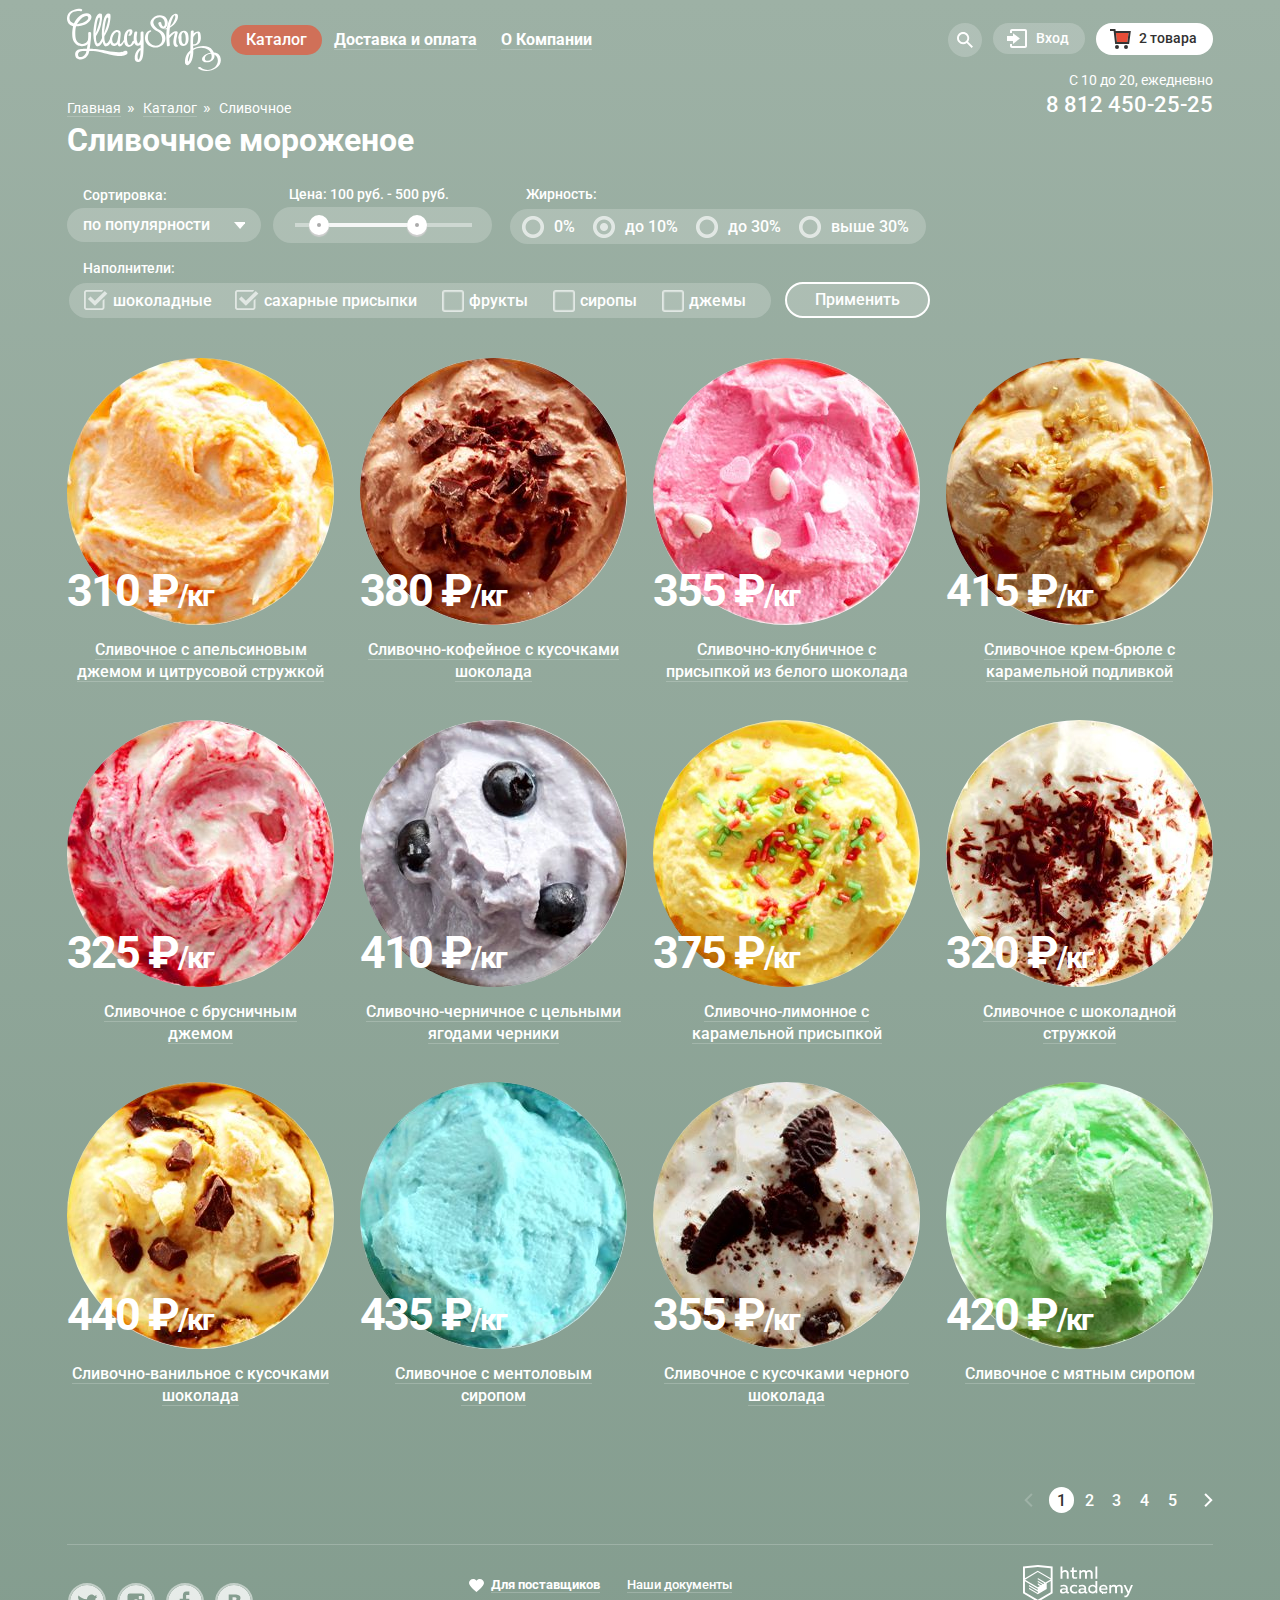
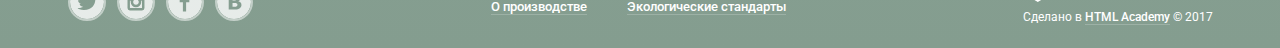
==== catalog.html @ 3fe1689a "Добавляет ещё штрих" ====
<!DOCTYPE html>
<html lang="ru">

<head>
	<meta charset="utf-8">
	<title>HTML Academy: Глейси - Каталог</title>
	<link href="https://fonts.googleapis.com/css?family=Roboto:400,500,700&amp;subset=cyrillic" rel="stylesheet">
	<link rel="stylesheet" href="css/normalize.css">
	<link rel="stylesheet" href="css/style.css">
	<link rel="stylesheet" href="css/min.style.css">
	<link rel="icon" href="img/favicon.ico" type="image/x-icon">
	<link rel="shortcut icon" href="img/favicon.ico" type="image/x-icon">
</head>

<body>
	<div class="site-wrapper inner">
		<div class="wrapper">
			<header class="main-header">
				<nav class="main-navigation">
					<a class="main-header-logo" href="index.html"><img src="img/logo.svg" alt="logo" width="154" height="64"></a>
					<ul class="site-navigation">
						<li class="site-navigation-item first current">
							<a class="site-navigation-link active" href="ice-cream.html">Каталог</a>
							<ul class="catalog-navigation">
								<li class="catalog-navigation-item first"><a class="catalog-navigation-link" href="new-items.html">Новинки</a></li>
								<li class="catalog-navigation-item active"><a class="catalog-navigation-link" href="catalog.html">Сливочное</a></li>
								<li class="catalog-navigation-item"><a class="catalog-navigation-link" href="sorbet.html">Щербеты</a></li>
								<li class="catalog-navigation-item"><a class="catalog-navigation-link" href="fruit-ice.html">Фруктовый лед</a></li>
								<li class="catalog-navigation-item last"><a class="catalog-navigation-link" href="melorin.html">Мелорин</a></li>
							</ul>
						</li>
						<li class="site-navigation-item">
							<a class="site-navigation-link" href="delivery.html">Доставка и оплата</a>
						</li>
						<li class="site-navigation-item">
							<a class="site-navigation-link" href="about.html">О Компании</a>
						</li>
					</ul>
				</nav>
				<div class="header-actions">
					<div class="main-header-search">
						<a class="search-link" href="#">
							Поиск
							<svg version="1.1" xmlns="http://www.w3.org/2000/svg" xmlns:xlink="http://www.w3.org/1999/xlink" x="0px" y="0px" width="17px" height="17px" viewBox="0 0 17 17" enable-background="new 0 0 17 17" xml:space="preserve">
							<g>
								<path fill="currentColor" d="M16.958,15.527L11.75,10.32C12.533,9.247,13,7.93,13,6.5C13,2.91,10.09,0,6.5,0S0,2.91,0,6.5
									S2.91,13,6.5,13c1.438,0,2.763-0.473,3.839-1.263l5.205,5.204L16.958,15.527z M6.5,11C4.019,11,2,8.981,2,6.5S4.019,2,6.5,2
									S11,4.019,11,6.5S8.981,11,6.5,11z"/>
							</g>
							</svg>
						</a>
						<form class="search-form" action="https://echo.htmlacademy.ru" method="post">
							<label for="search"><span class="visually-hidden">Поиск</span></label>
							<input id="search" type="text" name="search" placeholder="Что ищем?">
						</form>
					</div>
					<div class="header-login">
						<a class="login-link" href="login.html">
							<svg version="1.1" xmlns="http://www.w3.org/2000/svg" xmlns:xlink="http://www.w3.org/1999/xlink" x="0px" y="0px" width="21px" height="19px" viewBox="0 0 21 19" enable-background="new 0 0 21 19" xml:space="preserve">
							<g>
								<polygon fill="currentColor" points="6,14.875 12.917,9.5 6,4.125 6,7.042 -0.042,7.042 -0.042,11.959 6,11.959 	"/>
								<path fill="currentColor" d="M18,0H5C3.9,0,3,0.9,3,2v2h2V2h13v15H5v-2H3v2c0,1.1,0.9,2,2,2h13c1.1,0,2-0.9,2-2V2C20,0.9,19.1,0,18,0z"
									/>
							</g>
							</svg>
						Вход</a>
						<section class="modal modal-login">
							<h2 class="visually-hidden">Личный кабинет</h2>
							<form class="login-form" action="https://echo.htmlacademy.ru" method="post">
								<p class="login-item">
									<label class="visually-hidden" for="user-email">Email</label>
									<input class="login-email" id="user-email" type="email" name="email" placeholder="Электронная почта">
								</p>
								<p class="login-item">
									<label class="visually-hidden" for="user-password">Пароль</label>
									<input class="login-password" id="user-password" type="password" name="password" placeholder="Пароль">
								</p>
								<button class="button" type="submit">Войти</button>
								<ul class="login-password-info">
									<li><a class="restore" href="#">Забыли пароль?</a></li>
									<li><a class="registration" href="#">Новая регистрация</a></li>
								</ul>
							</form>
						</section>
					</div>
					<div class="cart-container">
						<a class="cart-form active" href="cart.html">
							<svg version="1.1" xmlns="http://www.w3.org/2000/svg" xmlns:xlink="http://www.w3.org/1999/xlink" x="0px" y="0px" width="21px" height="20px" viewBox="0 0 21 20" enable-background="new 0 0 21 20" xml:space="preserve">
								<polygon fill="#E84D37" points="5.888,4.031 6.922,13 17.372,13 18.548,4.031 "/>
								<circle fill="#343434" cx="6.984" cy="18" r="2"/>
								<circle fill="#343434" cx="15.984" cy="18" r="2"/>
								<path fill="#343434" d="M5.657,2.031L5.422,0H0v2h3.64l1.5,13h13.988l1.699-12.969H5.657z M17.372,13H6.922L5.888,4.031h12.66	L17.372,13z"/>
							</svg>
						2 товара</a>
						<section class="cart-full">
							<h2 class="visually-hidden">Содержимое корзины</h2>
							<div class="cart-items">
								<div class="cart-item">
									<div class="cart-item-photo"><img src="img/popular-item-small-1.jpg" alt="" width="33" height="33"></div>
									<div class="cart-item-name first">Пломбир с апельсиновым джемом</div>
									<div class="cart-item-volume">1,5 кг х <span class="cart-item-pure-price">200 руб.</span></div>
									<div class="cart-item-price">300 руб.</div>
									<button class="cart-item-delete visually-hidden" type="button">Убрать из корзины</button>
								</div>
								<div class="cart-item">
									<div class="cart-item-photo"><img src="img/popular-item-small-3.jpg" alt="" width="33" height="33"></div>
									<div class="cart-item-name second">Клубничный пломбир с присыпкой из белого шоколада</div>
									<div class="cart-item-volume">1,5 кг х <span class="cart-item-pure-price">300 руб.</span></div>
									<div class="cart-item-price">450 руб.</div>
									<button class="cart-item-delete visually-hidden" type="button">Убрать из корзины</button>
								</div>
							</div>
							<div class="cart-sum">Итого: 750 руб.</div>
							<a class="cart-buy button" href="cart.html">Оформить заказ</a>
						</section>
					</div>
				</div>
			</header>
			<div class="header-contacts-wrapper">
				<div class="header-contacts">
					<span class="contacts-time">С 10 до 20, ежедневно</span>
					<a href="tel:+78124502525" class="contacts-phone">8&nbsp;812&nbsp;450-25-25</a>
				</div>
			</div>
			<main class="container">
				<ul class="breadcrumbs">
					<li><a href="index.html">Главная</a></li>
					<li><a href="catalog.html">Каталог</a></li>
					<li class="breadcrumbs-current"><span>Сливочное</span></li>
				</ul>
				<h1 class="page-title">Сливочное мороженое</h1>
				<section class="filters">
					<h2 class="visually-hidden">Фильтр товаров</h2>
					<form class="filter" method="get" action="https://echo.htmlacademy.ru">
						<div class="sorting-wrapper">
							<div class="sorting-name">Сортировка:</div>
							<select name="sorting">
			          			<option value="popular" selected="selected">по популярности</option>
			          			<option value="price-ascending">сначала недорогие</option>
			          			<option value="price-descending">сначала дорогие</option>
			          			<option value="fat-content">по жирности</option>
			          		</select>
						</div>
						<div class="pricebar-wrapper">
							<fieldset class="pricebar-item">
								<legend>Цена: 100 руб. - 500 руб.</legend>
								<div class="range-filter">
									<div class="range-pricebar-controls">
										<div class="scale">
											<div class="bar"></div>
										</div>
										<div class="toggle toggle-min"></div>
										<div class="toggle toggle-max"></div>
									</div>
								</div>
							</fieldset>
						</div>
						<fieldset class="fatness">
							<legend>Жирность:</legend>
							<ul class="fatness-wrapper">
								<li class="filter-option">
									<label for="filter-zero">
										<input class="visually-hidden filter-input filter-input-radio" type="radio" name="fat-content" value="zero-percent" id="filter-zero">
										<span class="radio-custom"></span>
										<span class="label">0%</span>
									</label>
								</li>
								<li class="filter-option">
									<label for="filter-ten">
										<input class="visually-hidden filter-input filter-input-radio" type="radio" name="fat-content" value="ten-percent" id="filter-ten" checked>
										<span class="radio-custom"></span>
										<span class="label">до 10%</span>
									</label>
								</li>
								<li class="filter-option">
									<label for="filter-thirty">
										<input class="visually-hidden filter-input filter-input-radio" type="radio" name="fat-content" value="thirty-percent" id="filter-thirty">
										<span class="radio-custom"></span>
										<span class="label">до 30%</span>
									</label>
								</li>
								<li class="filter-option">
									<label for="filter-over-thirty">
										<input class="visually-hidden filter-input filter-input-radio" type="radio" name="fat-content" value="over-thirty-percent" id="filter-over-thirty">
										<span class="radio-custom"></span>
										<span class="label">выше 30%</span>
									</label>
								</li>
							</ul>
						</fieldset>
						<fieldset class="filling">
							<legend>Наполнители:</legend>
							<ul class="filling-wrapper">
								<li class="filter-option">
									<label for="filter-chocolate">
										<input class="visually-hidden filter-input filter-input-checkbox" type="checkbox" name="chocolate" id="filter-chocolate" checked>
										<span class="checkbox-custom"></span>
										<span class="label">шоколадные</span>
									</label>
								</li>
								<li class="filter-option">
									<label for="filter-sugar-powder">
										<input class="visually-hidden filter-input filter-input-checkbox" type="checkbox" name="sugar-powder" id="filter-sugar-powder" checked>
										<span class="checkbox-custom"></span>
										<span class="label">сахарные присыпки</span>
									</label>
								</li>
								<li class="filter-option">
									<label for="filter-fruit">
										<input class="visually-hidden filter-input filter-input-checkbox" type="checkbox" name="fruit" id="filter-fruit">
										<span class="checkbox-custom"></span>
										<span class="label">фрукты</span>
									</label>
								</li>
								<li class="filter-option">
									<label for="filter-syrup">
										<input class="visually-hidden filter-input filter-input-checkbox" type="checkbox" name="syrup" id="filter-syrup">
										<span class="checkbox-custom"></span>
										<span class="label">сиропы</span>
									</label>
								</li>
								<li class="filter-option">
									<label for="filter-jam">
										<input class="visually-hidden filter-input filter-input-checkbox" type="checkbox" name="jam" id="filter-jam">
										<span class="checkbox-custom"></span>
										<span class="label">джемы</span>
									</label>
								</li>
							</ul>
						</fieldset>
						<button type="submit" class="filter-button button">Применить</button>
					</form>
				</section>
				<section class="catalog-items">
					<h2 class="visually-hidden">Список мороженок</h2>
					<ul class="catalog-list">
						<li class="catalog-item">
							<div class="catalog-item-wrapper"></div>
							<img src="img/popular-item-1.jpg" alt="" class="catalog-photo" width="267" height="267">
							<div class="catalog-price">
								310 &#8381;<span class="catalog-price-type">/кг</span>
							</div>
							<div class="catalog-item-link">
								<a href="#">Сливочное с апельсиновым джемом и цитрусовой стружкой</a>
							</div>
							<a href="catalog-item.html" class="catalog-quick-look button">Быстрый просмотр</a>
						</li>
						<li class="catalog-item">
							<div class="catalog-item-wrapper"></div>
							<img src="img/popular-item-2.jpg" alt="" class="catalog-photo" width="267" height="267">
							<div class="catalog-price">380 &#8381;<span class="catalog-price-type">/кг</span></div>
							<div class="catalog-item-link">
								<a href="#">Сливочно-кофейное с кусочками шоколада</a>
							</div>
							<a href="catalog-item.html" class="catalog-quick-look button">Быстрый просмотр</a>
						</li>
						<li class="catalog-item">
							<div class="catalog-item-wrapper"></div>
							<img src="img/popular-item-3.jpg" alt="" class="catalog-photo" width="267" height="267">
							<div class="catalog-price">355 &#8381;<span class="catalog-price-type">/кг</span></div>
							<div class="catalog-item-link">
								<a href="#">Сливочно-клубничное с присыпкой из белого шоколада</a>
							</div>
							<a href="catalog-item.html" class="catalog-quick-look button">Быстрый просмотр</a>
						</li>
						<li class="catalog-item">
							<div class="catalog-item-wrapper"></div>
							<img src="img/popular-item-4.jpg" alt="" class="catalog-photo" width="267" height="267">
							<div class="catalog-price">415 &#8381;<span class="catalog-price-type">/кг</span></div>
							<div class="catalog-item-link">
								<a href="#">Сливочное крем-брюле с карамельной подливкой</a>
							</div>
							<a href="catalog-item.html" class="catalog-quick-look button">Быстрый просмотр</a>
						</li>
						<li class="catalog-item">
							<div class="catalog-item-wrapper"></div>
							<img src="img/item-5.jpg" alt="" class="catalog-photo" width="267" height="267">
							<div class="catalog-price">325 &#8381;<span class="catalog-price-type">/кг</span></div>
							<div class="catalog-item-link">
								<a href="#">Сливочное с брусничным джемом</a>
							</div>
							<a href="catalog-item.html" class="catalog-quick-look button">Быстрый просмотр</a>
						</li>
						<li class="catalog-item">
							<div class="catalog-item-wrapper"></div>
							<img src="img/item-6.jpg" alt="" class="catalog-photo" width="267" height="267">
							<div class="catalog-price">410 &#8381;<span class="catalog-price-type">/кг</span></div>
							<div class="catalog-item-link">
								<a href="#">Сливочно-черничное с цельными ягодами черники</a>
							</div>
							<a href="catalog-item.html" class="catalog-quick-look button">Быстрый просмотр</a>
						</li>
						<li class="catalog-item">
							<div class="catalog-item-wrapper"></div>
							<img src="img/item-7.jpg" alt="" class="catalog-photo" width="267" height="267">
							<div class="catalog-price">375 &#8381;<span class="catalog-price-type">/кг</span></div>
							<div class="catalog-item-link">
								<a href="#">Сливочно-лимонное с карамельной присыпкой</a>
							</div>
							<a href="catalog-item.html" class="catalog-quick-look button">Быстрый просмотр</a>
						</li>
						<li class="catalog-item">
							<div class="catalog-item-wrapper"></div>
							<img src="img/item-8.jpg" alt="" class="catalog-photo" width="267" height="267">
							<div class="catalog-price">320 &#8381;<span class="catalog-price-type">/кг</span></div>
							<div class="catalog-item-link">
								<a href="#">Сливочное с шоколадной стружкой</a>
							</div>
							<a href="catalog-item.html" class="catalog-quick-look button">Быстрый просмотр</a>
						</li>
						<li class="catalog-item">
							<div class="catalog-item-wrapper"></div>
							<img src="img/item-9.jpg" alt="" class="catalog-photo" width="267" height="267">
							<div class="catalog-price">440 &#8381;<span class="catalog-price-type">/кг</span></div>
							<div class="catalog-item-link">
								<a href="#">Сливочно-ванильное с кусочками шоколада</a>
							</div>
							<a href="catalog-item.html" class="catalog-quick-look button">Быстрый просмотр</a>
						</li>
						<li class="catalog-item">
							<div class="catalog-item-wrapper"></div>
							<img src="img/item-10.jpg" alt="" class="catalog-photo" width="267" height="267">
							<div class="catalog-price">435 &#8381;<span class="catalog-price-type">/кг</span></div>
							<div class="catalog-item-link">
								<a href="#">Сливочноe с ментоловым сиропом</a>
							</div>
							<a href="catalog-item.html" class="catalog-quick-look button">Быстрый просмотр</a>
						</li>
						<li class="catalog-item">
							<div class="catalog-item-wrapper"></div>
							<img src="img/item-11.jpg" alt="" class="catalog-photo" width="267" height="267">
							<div class="catalog-price">355 &#8381;<span class="catalog-price-type">/кг</span></div>
							<div class="catalog-item-link">
								<a href="#">Сливочное с кусочками черного шоколада</a>
							</div>
							<a href="catalog-item.html" class="catalog-quick-look button">Быстрый просмотр</a>
						</li>
						<li class="catalog-item">
							<div class="catalog-item-wrapper"></div>
							<img src="img/item-12.jpg" alt="" class="catalog-photo" width="267" height="267">
							<div class="catalog-price">420 &#8381;<span class="catalog-price-type">/кг</span></div>
							<div class="catalog-item-link">
								<a href="#">Сливочное с мятным сиропом</a>
							</div>
							<a href="catalog-item.html" class="catalog-quick-look button">Быстрый просмотр</a>
						</li>
					</ul>
				</section>
				<section class="pagination-wrapper">
					<h2 class="visually-hidden">Пагинация</h2>
					<ul class="pagination-list">
						<li class="pagination-item"><a href="#" class="prev">
							<svg xmlns="http://www.w3.org/2000/svg" xmlns:xlink="http://www.w3.org/1999/xlink" preserveAspectRatio="xMidYMid" width="9" height="14" viewBox="0 0 9 14">
								<image xlink:href="[data-uri]" width="9" height="14"/>
							</svg>
						</a></li>
						<li class="pagination-item pagination-item-current"><a>1</a></li>
						<li class="pagination-item"><a href="#">2</a></li>
						<li class="pagination-item"><a href="#">3</a></li>
						<li class="pagination-item"><a href="#">4</a></li>
						<li class="pagination-item"><a href="#">5</a></li>
						<li class="pagination-item"><a href="#" class="next">
							<svg xmlns="http://www.w3.org/2000/svg" xmlns:xlink="http://www.w3.org/1999/xlink" preserveAspectRatio="xMidYMid" width="9" height="14" viewBox="0 0 9 14">
								<image xlink:href="[data-uri]" width="9" height="14"/>
							</svg>
						</a></li>
					</ul>
				</section>
			</main>
			<footer>
				<ul class="social-links">
					<li><a class="social-button tw" href="https://twitter.com" target="_blank"><span class="visually-hidden">Twitter</span>
							<svg xmlns="http://www.w3.org/2000/svg" width="32" height="32" viewBox="0 0 32 32">
								<path fill="#849d8f" d="M16 0C7.164 0 0 7.164 0 16c0 8.837 7.164 16 16 16 8.837 0 16-7.163 16-16 0-8.836-7.163-16-16-16zm7.944 12.809c-.251 6.516-3.463 10.832-10.992 10.702h-.486c-.447 0-4.543-.443-5.344-1.823 2.479.19 4.247-.406 5.12-1.136-1.048-.289-2.923-.461-3.251-2.848.384.104.618.221 1.299.113-1.307-.824-2.758-1.519-2.679-3.643.311.317 1.164.518 1.46.457-.768-.233-2.149-3.244-.974-4.781 1.984 1.79 4.075 3.482 7.804 3.643.227-2.214 1.24-3.699 3.168-4.325 1.84-.479 3.255.26 3.901 1.138.737-.224 1.453-.466 2.193-.685-.004.833-.569 1.463-.935 1.709.747.165 1.423-.475 1.423-.475-.184.963-1.094 1.725-1.707 1.954z"/>
							</svg>
						</a></li>
					<li><a class="social-button ig" href="https://instagram.com" target="_blank"><span class="visually-hidden">Instagram</span>
							<svg xmlns="http://www.w3.org/2000/svg" width="32" height="32" viewBox="0 0 32 32"><g fill="#FFF"><path d="M20.916 16a4.938 4.938 0 1 1-9.877 0c0-.394.051-.773.138-1.14h-.897v6.838h11.396V14.86h-.897c.086.367.137.746.137 1.14z"/><path d="M15.978 18.659c1.466 0 2.659-1.193 2.659-2.659s-1.193-2.659-2.659-2.659c-1.466 0-2.659 1.193-2.659 2.659s1.192 2.659 2.659 2.659zM18.637 10.302h3.039v3.039h-3.039z"/><path d="M16 0C7.164 0 0 7.164 0 16c0 8.837 7.164 16 16 16 8.837 0 16-7.163 16-16 0-8.836-7.163-16-16-16zm7.955 21.698a2.285 2.285 0 0 1-2.279 2.279H10.279A2.285 2.285 0 0 1 8 21.698V10.302a2.286 2.286 0 0 1 2.279-2.279h11.396a2.286 2.286 0 0 1 2.279 2.279v11.396z"/></g></svg>
						</a></li>
					<li><a class="social-button fb" href="https://facebook.com" target="_blank"><span class="visually-hidden">Facebook</span>
							<svg xmlns="http://www.w3.org/2000/svg" width="32" height="32" viewBox="0 0 32 32"><path fill="#FFF" d="M16 0C7.164 0 0 7.163 0 16s7.164 16 16 16c8.837 0 16-7.164 16-16S24.837 0 16 0zm4.062 9.455h-3.021v3.444h3.021v3.445h-3.021v8.61H14.02v-8.61H11v-3.445h3.021V9.455c0-1.902 1.353-3.445 3.021-3.445h3.021v3.445z"/></svg>
						</a></li>
					<li><a class="social-button vk" href="https://vk.com" target="_blank"><span class="visually-hidden">VK</span>
							<svg xmlns="http://www.w3.org/2000/svg" width="32" height="32" viewBox="0 0 32 32"><g fill="#FFF"><path d="M16.637 14.495c.402-.019.719-.082.951-.188.326-.145.54-.33.641-.559.101-.229.15-.496.15-.797 0-.232-.058-.465-.174-.697-.116-.232-.322-.405-.617-.517-.264-.1-.592-.155-.984-.165a76.242 76.242 0 0 0-1.652-.014h-.339v2.965h.565c.571 0 1.057-.009 1.459-.028zM18.118 17.084c-.282-.081-.672-.125-1.166-.132a127.97 127.97 0 0 0-1.55-.009h-.79v3.493h.264c1.014 0 1.74-.003 2.18-.009a3.2 3.2 0 0 0 1.212-.245c.377-.157.633-.364.774-.625s.214-.562.214-.9c0-.446-.088-.788-.261-1.03-.17-.241-.464-.423-.877-.543z"/><path d="M16 0C7.164 0 0 7.164 0 16c0 8.837 7.164 16 16 16 8.837 0 16-7.163 16-16 0-8.836-7.163-16-16-16zm6.602 20.531a3.73 3.73 0 0 1-1.124 1.327c-.552.415-1.161.71-1.823.886s-1.501.264-2.519.264h-6.121V8.987h5.443c1.13 0 1.957.038 2.48.113a5.126 5.126 0 0 1 1.561.5c.533.27.929.632 1.189 1.087.26.455.392.975.392 1.558 0 .678-.179 1.278-.536 1.795-.358.518-.863.92-1.517 1.208v.075c.917.182 1.642.559 2.179 1.13.537.571.807 1.325.807 2.261 0 .678-.138 1.283-.411 1.817z"/></g></svg>
						</a></li>
				</ul>
				<div class="footer-navigation-container">
					<div class="footer-navigation-wrapper">
						<ul class="footer-navigation">
							<li class="first"><a href="for-dealers.html">Для поставщиков</a></li>
							<li><a href="production.html">О производстве</a></li>
						</ul>
					</div>
					<div class="footer-navigation-wrapper">
						<ul class="footer-navigation">
							<li><a href="documents.html">Наши документы</a></li>
							<li><a href="eco-standarts.html">Экологические стандарты</a></li>
						</ul>
					</div>
				</div>
				<div class="footer-copyright">
					<a href="https://htmlacademy.ru/intensive/htmlcss"><img src="img/logo-htmlacademy.svg" alt="" width="110" height="40"></a>
					<div>Сделано в <a href="https://htmlacademy.ru/intensive/htmlcss" target="_blank" class="copyright-link">HTML&nbsp;Academy</a> &copy;&nbsp;2017</div>
				</div>
			</footer>
		</div>
	</div>
</body>

</html>
---- css/style.css ----
body {
	margin: 0;
	padding: 0;
	font-family: "Roboto", Arial, sans-serif;
	color: #fff;
	font-size: 16px;
	line-height: 22px;
}

a {
	text-decoration: none;
	color: #fff;
	font-weight: 500;
	line-height: 18px;
}

img {
	max-width: 100%;
	height: auto;
}

button {
	cursor: pointer;
	-webkit-transition: all 0.3s ease;
	transition: all 0.3s ease;
}

.button {
	font-weight: 700;
	font-size: 18px;
	line-height: 24px;
	vertical-align: middle;
	text-align: center;
	border: none;
	border-radius: 25px;
	padding: 10px 20px;
	color: #fff;
	background-image: -webkit-linear-gradient(
		top,
		rgb(231, 74, 53) 0%,
		rgb(242, 104, 67) 100%
	);
	background-image: linear-gradient(
		to bottom,
		rgb(231, 74, 53) 0%,
		rgb(242, 104, 67) 100%
	);
	box-shadow: 0px 2px 2px 0px rgba(172, 16, 0, 0.64);
	-webkit-transition: all 0.3s ease;
	transition: all 0.3s ease;
}

.visually-hidden {
	position: absolute;
	width: 1px;
	height: 1px;
	margin: -1px;
	border: 0;
	padding: 0;
	clip: rect(0 0 0 0);
	overflow: hidden;
}

.visually-hidden:not(:focus):not(:active),
input[type="checkbox"].visually-hidden,
input[type="radio"].visually-hidden {
	position: absolute;
	width: 1px;
	height: 1px;
	margin: -1px;
	border: 0;
	padding: 0;
	white-space: nowrap;
	-webkit-clip-path: inset(100%);
	clip-path: inset(100%);
	clip: rect(0 0 0 0);
	overflow: hidden;
}

.site-wrapper {
	min-width: 1200px;
	background-color: #849d8f;
	background-image: url("img/slider-item1.png");
	background-repeat: no-repeat;
	background-position: top center;
	-webkit-transition: background-image 0.5s ease, background-color 0.5s ease;
	transition: background-image 0.5s ease, background-color 0.5s ease;
}

.site-wrapper::before,
.site-wrapper::after {
	content: "";
	visibility: hidden;
}

.site-wrapper::before {
	background-image: url("../img/slider-item2.png");
}

.site-wrapper::after {
	background-image: url("../img/slider-item3.png");
}

.site-wrapper.inner {
	background-image: -webkit-linear-gradient(top, #9db1a5, #849d8f);
	background-image: linear-gradient(to bottom, #9db1a5, #849d8f);
}

.wrapper {
	margin: 0 auto;
	padding: 8px 27px 0 27px;
	width: 1200px;
	box-sizing: border-box;
	position: relative;
}

.main-header {
	display: -webkit-box;
	display: -ms-flexbox;
	display: flex;
	-ms-flex-wrap: wrap;
	flex-wrap: wrap;
	-webkit-box-pack: justify;
	-ms-flex-pack: justify;
	justify-content: space-between;
	-webkit-box-align: center;
	-ms-flex-align: center;
	align-items: center;
	-ms-flex-line-pack: start;
	align-content: flex-start;
}

.main-navigation {
	display: -webkit-box;
	display: -ms-flexbox;
	display: flex;
	-ms-flex-wrap: wrap;
	flex-wrap: wrap;
	-webkit-box-align: center;
	-ms-flex-align: center;
	align-items: center;
	width: 560px;
	-ms-flex-line-pack: center;
	align-content: center;
}

.main-header-logo {
	margin-right: 10px;
}

.main-header-logo img {
	width: 154px;
	height: 64px;
}

.main-navigation > a {
	line-height: 0px;
	display: block;
}

.main-navigation ul {
	padding: 0;
	margin: 0;
}

.site-navigation {
	display: -webkit-box;
	display: -ms-flexbox;
	display: flex;
	-ms-flex-wrap: wrap;
	flex-wrap: wrap;
	-ms-flex-pack: distribute;
	justify-content: space-around;
	-webkit-box-align: center;
	-ms-flex-align: center;
	align-items: center;
	-ms-flex-line-pack: center;
	align-content: center;
	position: relative;
}

.site-navigation,
.catalog-navigation {
	line-height: 18px;
	list-style: none;
}

.site-navigation-item.first {
	position: relative;
}

.site-navigation-item.first::after {
	content: "";
	width: 84px;
	height: 8px;
	background-color: transparent;
	position: absolute;
	top: 28px;
	left: 0px;
}

.site-navigation li {
	padding: 5px 12px;
}

.site-navigation-item > a {
	color: #fff;
	border-bottom: 1px solid rgba(255, 255, 255, 0.2);
	cursor: pointer;

	display: block;
	vertical-align: middle;
	font-weight: 700;
}

.site-navigation-item:hover {
	background-color: #fff;
	border-radius: 20px;
	padding: 6px 12px;
}

.site-navigation-item:hover > a {
	color: #333333;
	text-decoration: none;
}

.site-navigation-item:active {
	color: #333333;
	background-color: #fff;
	border-radius: 20px;
	box-shadow: inset 0px 2px 1px 0px rgba(105, 105, 105, 0.4);
}

.site-navigation-link.active {
	background-color: #d07058;
	border-radius: 20px;
	padding: 6px 15px;
	border: transparent;
	color: #fff;
	font-weight: 500;
}

.site-navigation-item.current {
	padding: 0;
}

.site-navigation-item.current:hover > a {
	color: #fff;
}

.catalog-navigation {
	font-size: 14px;
	line-height: 16px;
	background-color: #fff;
	border-radius: 5px;
	background-color: rgb(248, 247, 244);
	box-shadow: 0px 20px 20px 0px rgba(0, 0, 0, 0.4);
	width: 144px;
	display: none;
	position: absolute;
	top: 35px;
	left: -8px;
	z-index: 1;
}

.site-navigation-item.first:hover .catalog-navigation {
	display: block;
}

.catalog-navigation .catalog-navigation-item {
	padding: 10px 20px 6px;
}

.catalog-navigation-item:hover {
	background-color: #fbded7;
}

.catalog-navigation-item:focus {
	background-color: #f6b5a5;
}

.catalog-navigation-item:active {
	background-color: #d07058;
}

.catalog-navigation-item:active > a {
	color: #fff;
}

.catalog-navigation-item.first {
	border-bottom: 1px solid rgba(51, 51, 51, 0.2);
	-webkit-transition: all 0.3s ease;
	transition: all 0.3s ease;
}

.catalog-navigation-item.first:hover,
.catalog-navigation-item.first:focus {
	border-radius: 5px 5px 0 0;
}

.catalog-navigation-item.last:hover,
.catalog-navigation-item.last:focus {
	border-radius: 0 0 5px 5px;
}

.catalog-navigation-item.active {
	background-color: #d07058;
}

.catalog-navigation-link {
	color: #323232;
	font-weight: 400;
}

.first > .catalog-navigation-link {
	font-weight: 700;
}

.active .catalog-navigation-link {
	color: #fff;
}

.header-actions {
	display: -webkit-box;
	display: -ms-flexbox;
	display: flex;
	-ms-flex-wrap: wrap;
	flex-wrap: wrap;
	width: 560px;
	-webkit-box-pack: end;
	-ms-flex-pack: end;
	justify-content: flex-end;
	-webkit-box-align: start;
	-ms-flex-align: start;
	align-items: flex-start;
	-ms-flex-line-pack: center;
	align-content: center;
}

.header-login {
	display: -webkit-box;
	display: -ms-flexbox;
	display: flex;
	list-style: none;
	-ms-flex-wrap: wrap;
	flex-wrap: wrap;
	-webkit-box-pack: justify;
	-ms-flex-pack: justify;
	justify-content: space-between;
}

.main-header-search {
	position: relative;
}

.search-link,
.login-link,
.cart-form {
	border-radius: 20px;
	background-color: rgba(255, 255, 255, 0.2);
	font-size: 14px;
	line-height: 16px;
	font-weight: 500;
	margin-left: 11px;
}

.search-link {
	position: relative;
	padding: 8px 8px;
	display: block;
	width: 18px;
	height: 18px;
	line-height: 16px;
	text-indent: -9999px;
}

.search-link svg {
	position: absolute;
	top: 50%;
	left: 50%;
	display: block;
	width: 16px;
	height: 16px;
	-webkit-transform: translate(-50%, -50%);
	transform: translate(-50%, -50%);
	-webkit-transition: all 0.3s ease;
	transition: all 0.3s ease;
}

.search-link:hover svg,
.login-link:hover svg {
	color: #000000;
}

.search-link::after {
	content: "";
	width: 40px;
	height: 10px;
	background-color: transparent;
	position: absolute;
	top: 28px;
	right: -2px;
}

.login-link {
	padding: 6px 16px 6px 14px;
	line-height: 19px;
	-webkit-transition: all 0.3s ease;
	transition: all 0.3s ease;
}

.login-link::after {
	content: "";
	width: 90px;
	height: 10px;
	background-color: transparent;
	position: absolute;
	top: 28px;
	right: -2px;
}

.cart-form {
	padding: 6px 32px 6px 16px;
	line-height: 19px;
	-webkit-transition: all 0.3s ease;
	transition: all 0.3s ease;
}

.login-link svg,
.cart-form svg {
	margin-right: 8px;
	float: left;
}

.search-link:hover,
.login-link:hover,
.cart-form:hover {
	color: #323232;
	background-color: rgb(248, 247, 244);
}

.main-header-search:hover .search-form {
	display: block;
}

.search-form {
	position: absolute;
	top: 35px;
	right: 0px;
	z-index: 1;
	padding: 20px 15px;
	border-radius: 6px;
	background-color: rgb(248, 247, 244);
	box-shadow: 0px 20px 20px 0px rgba(0, 0, 0, 0.4);
}

.cart-container {
	position: relative;
	display: -webkit-box;
	display: -ms-flexbox;
	display: flex;
	list-style: none;
	-ms-flex-wrap: wrap;
	flex-wrap: wrap;
	-webkit-box-pack: justify;
	-ms-flex-pack: justify;
	justify-content: space-between;
	-webkit-box-align: center;
	-ms-flex-align: center;
	align-items: center;
}

.cart-form.active {
	font-weight: 500;
	color: #323232;
	background-color: #fff;
	border-radius: 20px;
	padding: 6px 16px 6px 14px;
}

.cart-form.active::after {
	content: "";
	width: 120px;
	height: 10px;
	background-color: transparent;
	position: absolute;
	top: 28px;
	right: -2px;
}

.cart-container:hover .cart-full {
	display: block;
}

.cart-full {
	position: absolute;
	background-color: #fff;
	border-radius: 5px;
	box-shadow: 0px 20px 20px 0px rgba(0, 0, 0, 0.4);
	display: none;
	width: 540px;
	padding: 20px 15px;
	z-index: 5;
	top: 35px;
	right: 0px;
	box-sizing: border-box;
}

.cart-items {
	color: #323232;
	font-size: 13px;
	line-height: 16px;
	border-bottom: 1px solid rgba(51, 51, 51, 0.2);
	display: -webkit-box;
	display: -ms-flexbox;
	display: flex;
	-ms-flex-wrap: wrap;
	flex-wrap: wrap;
	-webkit-box-orient: vertical;
	-webkit-box-direction: normal;
	-ms-flex-direction: column;
	flex-direction: column;
	-webkit-box-pack: justify;
	-ms-flex-pack: justify;
	justify-content: space-between;
}

.cart-item {
	display: -webkit-box;
	display: -ms-flexbox;
	display: flex;
	-ms-flex-wrap: wrap;
	flex-wrap: wrap;
	-webkit-box-pack: start;
	-ms-flex-pack: start;
	justify-content: flex-start;
	-webkit-box-align: center;
	-ms-flex-align: center;
	align-items: center;
	-ms-flex-line-pack: end;
	align-content: flex-end;
	margin-bottom: 19px;
}

.cart-item-photo {
	padding-left: 27px;
	padding-right: 13px;
	box-sizing: border-box;
	position: relative;
}

.cart-item-name {
	margin-right: 30px;
	width: 216px;
}

.cart-item-volume {
	margin-right: 26px;
}

.cart-item-photo::before {
	content: "";
	background-image: url("../img/delete-icon.png");
	background-repeat: no-repeat;
	background-position: 0 0;
	position: absolute;
	width: 15px;
	height: 15px;
	top: 10px;
	left: 0px;
}

.cart-item-volume .cart-item-price {
	text-align: right;
}

.cart-item-pure-price {
	color: #999999;
}

.cart-sum {
	color: #323232;
	font-weight: 700;
	font-size: 15px;
	line-height: 18px;
	text-align: right;
	margin: 14px 0;
}

.cart-buy {
	float: right;
	padding: 10px 15px;
}

.cart-buy:hover {
	background: -webkit-linear-gradient(#f58669 0%, #ec6f5e 100%);
	background: linear-gradient(#f58669 0%, #ec6f5e 100%);
	box-shadow: 0 2px 2px rgba(172, 16, 0, 1);
}

.cart-buy:active {
	background: -webkit-linear-gradient(#d84732 0%, #e1613e 100%);
	background: linear-gradient(#d84732 0%, #e1613e 100%);
	box-shadow: inset 0 2px 2px rgba(172, 16, 0, 1);
}

.header-contacts-wrapper {
	position: absolute;
	right: 27px;
}

.header-contacts {
	text-align: right;
}

.contacts-time {
	font-size: 14px;
	line-height: 16px;
	display: block;
	margin-bottom: 5px;
}

.contacts-phone {
	font-size: 22px;
	line-height: 24px;
}

.modal-login,
.search-form,
.modal-feedback {
	display: none;
	background-color: #f8f7f4;
}

.login-item {
	margin-bottom: 20px;
}

.login-item input,
.search-form input,
.feedback-item input,
.feedback-item textarea {
	font: inherit;
	line-height: 24px;
	border-style: solid;
	border-width: 1px;
	border-color: rgb(211, 211, 210);
	border-radius: 5px;
}

.login-item input:hover,
.search-form input:hover,
.feedback-item input:hover,
.feedback-item textarea {
	border-width: 2px;
	border-color: rgb(154, 154, 154, 0.52);
}

.login-item input:focus,
.search-form input:focus,
.feedback-item input:focus,
.feedback-item textarea {
	border-width: 2px;
	border-color: rgb(46, 136, 228, 0.52);
}

.login-item input:active,
.search-form input:active,
.feedback-item input:active,
.feedback-item textarea {
	border-color: rgb(178, 178, 178, 0.52);
}

.search-form input[type="text"] {
	width: 310px;
	height: 44px;
	box-sizing: border-box;
	line-height: 24px;
	padding: 10px;
}

.search-form input[type="text"]:focus {
	font-weight: 700;
}

.header-login {
	position: relative;
}

.header-login:hover .modal-login {
	display: block;
}

.modal-login {
	padding: 20px 17px;
	border-radius: 6px;
	background-color: rgb(248, 247, 244);
	box-shadow: 0px 20px 20px 0px rgba(0, 0, 0, 0.4);
	position: absolute;
	top: 35px;
	z-index: 1;
	right: -3px;
}

.modal-login input[type="email"],
.modal-login input[type="password"] {
	width: 245px;
	height: 44px;
	box-sizing: border-box;
	line-height: 24px;
	padding: 10px;
}

.modal-login input[type="email"]:focus,
.modal-login input[type="password"]:focus {
	font-weight: 700;
}

.login-form p {
	margin-top: 0;
}

.login-form .button {
	width: 105px;
	border-radius: 25px;
	background: -webkit-linear-gradient(#f26843 0%, #e74a35 100%);
	background: linear-gradient(#f26843 0%, #e74a35 100%);
	box-shadow: 0 2px 2px rgba(172, 16, 0, 0.64);
	-webkit-transition: all 0.3s ease;
	transition: all 0.3s ease;
}

.login-form .button:hover {
	background: -webkit-linear-gradient(#f58669 0%, #ec6f5e 100%);
	background: linear-gradient(#f58669 0%, #ec6f5e 100%);
	box-shadow: 0 2px 2px rgba(172, 16, 0, 1);
}

.login-form .button:active {
	background: -webkit-linear-gradient(#d84732 0%, #e1613e 100%);
	background: linear-gradient(#d84732 0%, #e1613e 100%);
	box-shadow: inset 0 2px 2px rgba(172, 16, 0, 1);
}

.login-password-info {
	margin: 0;
	padding: 0;
	list-style: none;
	float: right;
}

.restore,
.registration {
	font-size: 13px;
	color: #323232;
	border-bottom: 1px solid rgba(50, 50, 50, 0.2);
}

.restore:hover,
.registration:hover,
.restore:focus,
.registration:focus,
.restore:active,
.registration:active {
	color: #e84d37;
	border-bottom: 1px solid rgba(232, 77, 55, 0.2);
}

.modal-feedback {
	padding: 22px 26px;
	border-radius: 10px;

	background-color: rgb(248, 247, 244);
	box-shadow: 0px 20px 20px 0px rgba(0, 0, 0, 0.4);
	position: absolute;

	top: 336px;
	left: 50%;

	margin-left: -240px;
	z-index: 2;
}

.modal-feedback h2 {
	font-weight: 500;
	font-size: 24px;
	line-height: 28px;
	color: #323232;
	margin-top: 0;
}

.modal-feedback input {
	width: 267px;
	height: 44px;
	box-sizing: border-box;
	font-size: 16px;
	line-height: 24px;
	padding: 0px 10px;
}

.modal-feedback textarea {
	width: 425px;
	height: 154px;
	box-sizing: border-box;
	font-size: 16px;
	line-height: 24px;
	padding: 10px;
	margin-bottom: 10px;
}

.modal-feedback input[type="text"]:focus,
.modal-feedback textarea:focus {
	font-weight: 500;
}

.modal-feedback .button {
	float: right;
	border-radius: 25px;
	margin-bottom: 5px;
	background: -webkit-linear-gradient(#f26843 0%, #e74a35 100%);
	background: linear-gradient(#f26843 0%, #e74a35 100%);
	box-shadow: 0 2px 2px rgba(172, 16, 0, 0.64);
	-webkit-transition: all 0.3s ease;
	transition: all 0.3s ease;
}

.modal-feedback .button:hover {
	background: -webkit-linear-gradient(#f58669 0%, #ec6f5e 100%);
	background: linear-gradient(#f58669 0%, #ec6f5e 100%);
	box-shadow: 0 2px 2px rgba(172, 16, 0, 1);
}

.modal-feedback .button:active {
	background: -webkit-linear-gradient(#d84732 0%, #e1613e 100%);
	background: linear-gradient(#d84732 0%, #e1613e 100%);
	box-shadow: inset 0 2px 2px rgba(172, 16, 0, 1);
}

@-webkit-keyframes bounce {
	0% {
		-webkit-transform: translateY(-2000px);
		transform: translateY(-2000px);
	}

	70% {
		-webkit-transform: translateY(30px);
		transform: translateY(30px);
	}

	90% {
		-webkit-transform: translateY(-10px);
		transform: translateY(-10px);
	}

	100% {
		-webkit-transform: translateY(0);
		transform: translateY(0);
	}
}

@keyframes bounce {
	0% {
		-webkit-transform: translateY(-2000px);
		transform: translateY(-2000px);
	}

	70% {
		-webkit-transform: translateY(30px);
		transform: translateY(30px);
	}

	90% {
		-webkit-transform: translateY(-10px);
		transform: translateY(-10px);
	}

	100% {
		-webkit-transform: translateY(0);
		transform: translateY(0);
	}
}

@-webkit-keyframes shake {
	0%,
	100% {
		-webkit-transform: translateX(0);
		transform: translateX(0);
	}

	10%,
	30%,
	50%,
	70%,
	90% {
		-webkit-transform: translateX(-10px);
		transform: translateX(-10px);
	}

	20%,
	40%,
	60%,
	80% {
		-webkit-transform: translateX(10px);
		transform: translateX(10px);
	}
}

@keyframes shake {
	0%,
	100% {
		-webkit-transform: translateX(0);
		transform: translateX(0);
	}

	10%,
	30%,
	50%,
	70%,
	90% {
		-webkit-transform: translateX(-10px);
		transform: translateX(-10px);
	}

	20%,
	40%,
	60%,
	80% {
		-webkit-transform: translateX(10px);
		transform: translateX(10px);
	}
}

.modal-show {
	display: block;
	-webkit-animation: bounce 0.6s;
	animation: bounce 0.6s;
}

.modal-error {
	-webkit-animation: shake 0.6s;
	animation: shake 0.6s;
}

.modal-close {
	display: block;
	position: absolute;
	top: 20px;
	right: 30px;
	cursor: pointer;
}

.modal-close::before,
.modal-close::after {
	content: "";

	position: absolute;

	width: 19px;
	height: 3px;

	background-color: #323232;
}

.modal-close::before {
	-webkit-transform: rotate(45deg);
	transform: rotate(45deg);
}

.modal-close::after {
	-webkit-transform: rotate(-45deg);
	transform: rotate(-45deg);
}

.inner .container {
	margin-top: 25px;
}

.breadcrumbs {
	margin: 0;
	padding: 0;
	list-style: none;
	margin-bottom: 5px;
	display: -webkit-box;
	display: -ms-flexbox;
	display: flex;
	-ms-flex-wrap: wrap;
	flex-wrap: wrap;
	-webkit-box-pack: start;
	-ms-flex-pack: start;
	justify-content: flex-start;
}

.breadcrumbs li {
	margin-right: 5px;
}

.breadcrumbs li:not(.breadcrumbs-current)::after {
	content: "»";
	margin: 0 3px 0 6px;
}

.breadcrumbs a {
	font-weight: 400;
	font-size: 14px;
	line-height: 16px;
	border-bottom: 1px solid rgba(255, 255, 255, 0.2);
}

.breadcrumbs a:hover,
.breadcrumbs a:focus {
	color: #ffbc9e;
}

.breadcrumbs-current span {
	font-size: 14px;
	line-height: 16px;
	border-bottom: 1px solid transparent;
}

.slider {
	margin-bottom: 43px;
	position: relative;
	padding-top: 321px;
	text-align: center;
	color: #ffffff;
}

.slider-controls {
	position: absolute;
	bottom: 23px;
	left: 0;
	z-index: 20;
	font-size: 0;
}

.slider-controls label {
	display: inline-block;
	vertical-align: top;
	width: 17px;
	height: 17px;
	margin-right: 8px;
	background-color: transparent;
	border: 2px solid #ffffff;
	border-radius: 50%;
	cursor: pointer;
	-webkit-transition: all 0.3s ease;
	transition: all 0.3s ease;
}

.slider-controls label:hover {
	background-color: rgba(255, 255, 255, 0.4);
}

#product-1:checked ~ .site-wrapper {
	background-color: #849d8f;
	background-image: url("../img/slide-1.png");
}

#product-2:checked ~ .site-wrapper {
	background-color: #8996a6;
	background-image: url("../img/slide-2.png");
}

#product-3:checked ~ .site-wrapper {
	background-color: #9d8b84;
	background-image: url("../img/slide-3.png");
}

#product-1:checked ~ .site-wrapper #slide-1,
#product-2:checked ~ .site-wrapper #slide-2,
#product-3:checked ~ .site-wrapper #slide-3 {
	display: block;
}

#product-1:checked ~ .site-wrapper label[for="product-1"],
#product-2:checked ~ .site-wrapper label[for="product-2"],
#product-3:checked ~ .site-wrapper label[for="product-3"] {
	background-color: #ffffff;
}

.slider ul {
	padding: 0;
	margin: 0;
	list-style: none;
}

.slider-switches {
	margin: 0;
	padding: 0;
	list-style: none;
}

.slide {
	display: none;
}

.slide-description {
	font-size: 60px;
	line-height: 60px;
	text-align: center;

	width: 700px;
	margin: 0 auto;
	margin-bottom: 27px;
	font-weight: 800;
}

.special-offer-button {
	display: inline-block;
	vertical-align: top;
	padding: 12px 44px;
	font-weight: 600;
	font-size: 31px;
	line-height: 41px;
	text-align: center;
	color: #ffffff;
	text-decoration: none;
	text-shadow: 0 2px 5px rgba(160, 32, 11, 0.76);
	background: #f26843;
	border-radius: 50px;
	background: -webkit-linear-gradient(#f26843 0%, #e74a35 100%);
	background: linear-gradient(#f26843 0%, #e74a35 100%);
	box-shadow: 0 2px 2px rgba(172, 16, 0, 0.64);
	border: none;
	cursor: pointer;
	-webkit-transition: all 0.3s ease;
	transition: all 0.3s ease;
}

.special-offer-button:hover {
	background: -webkit-linear-gradient(#f58669 0%, #ec6f5e 100%);
	background: linear-gradient(#f58669 0%, #ec6f5e 100%);
	box-shadow: 0 2px 2px rgba(172, 16, 0, 1);
}

.special-offer-button:active {
	background: -webkit-linear-gradient(#d84732 0%, #e1613e 100%);
	background: linear-gradient(#d84732 0%, #e1613e 100%);
	box-shadow: inset 0 2px 2px rgba(172, 16, 0, 1);
}

.actions {
	display: -webkit-box;
	display: -ms-flexbox;
	display: flex;
	-ms-flex-wrap: wrap;
	flex-wrap: wrap;
	-webkit-box-pack: justify;
	-ms-flex-pack: justify;
	justify-content: space-between;
	margin-bottom: 40px;
}

.action-first,
.action-second {
	border-radius: 15px;
	padding: 16px 20px;
	box-sizing: border-box;
	width: 560px;
}

.action-first {
	background-color: #611223;
	background-image: url("../img/action-first.jpg");
}

.action-second {
	background-color: #43281c;
	background-image: url("../img/action-second.jpg");
}

.action-name {
	font-weight: 700;
	font-size: 35px;
	line-height: 41px;
	margin-bottom: 15px;
}

.action-description {
	font-weight: 700;
	font-size: 18px;
	margin-bottom: 40px;
}

.actions .button {
	float: right;
	padding: 13px 24px;
	border-radius: 25px;
	margin-bottom: 5px;
	background: -webkit-linear-gradient(#f26843 0%, #e74a35 100%);
	background: linear-gradient(#f26843 0%, #e74a35 100%);
	box-shadow: 0 2px 2px rgba(172, 16, 0, 0.64);
	-webkit-transition: all 0.3s ease;
	transition: all 0.3s ease;
}

.actions .button:hover {
	background: -webkit-linear-gradient(#f58669 0%, #ec6f5e 100%);
	background: linear-gradient(#f58669 0%, #ec6f5e 100%);
	box-shadow: 0 2px 2px rgba(172, 16, 0, 1);
}

.actions .button:active {
	background: -webkit-linear-gradient(#d84732 0%, #e1613e 100%);
	background: linear-gradient(#d84732 0%, #e1613e 100%);
	box-shadow: inset 0 2px 2px rgba(172, 16, 0, 1);
}

.popular-items {
	margin-bottom: 30px;
}

.catalog-items {
	margin-bottom: 98px;
}

.popular-items ul,
.catalog-items ul {
	margin: 0;
	padding: 0;
	list-style: none;
	display: -webkit-box;
	display: -ms-flexbox;
	display: flex;
	-ms-flex-wrap: wrap;
	flex-wrap: wrap;
	-webkit-box-pack: justify;
	-ms-flex-pack: justify;
	justify-content: space-between;
	-webkit-box-align: start;
	-ms-flex-align: start;
	align-items: flex-start;
	-ms-flex-line-pack: start;
	align-content: flex-start;
	min-height: 386px;
	margin-bottom: -55px;
}

.popular-item,
.catalog-item {
	width: 267px;
	position: relative;
	box-sizing: border-box;
	position: relative;
	display: inline-block;
	vertical-align: top;
}

.catalog-item {
	margin-bottom: 25px;
}

.popular-item-wrapper,
.catalog-item-wrapper {
	position: absolute;
	z-index: 2;
	top: -5px;
	left: -14px;
	width: 294px;
	height: 406px;
	padding: 5px 10px 0;
	border-radius: 5px;
	background-color: rgba(254, 254, 254, 0.2);
	box-shadow: 0px 20px 20px 0px rgba(0, 0, 0, 0.4);
	box-sizing: border-box;
	display: none;
}

.popular-item:hover .popular-item-wrapper,
.catalog-item:hover .catalog-item-wrapper {
	display: block;
}

.popular-item:hover .popular-quick-look,
.catalog-item:hover .catalog-quick-look {
	display: block;
}

.popular-quick-look.button,
.catalog-quick-look.button {
	font-size: 18px;
	line-height: 24px;
	display: none;
	position: absolute;
	z-index: 3;
	width: 182px;
	padding: 10px;
	margin-left: -104px;
	margin-bottom: 20px;
	left: 50%;
	top: 333px;
	background: -webkit-linear-gradient(#f26843 0%, #e74a35 100%);
	background: linear-gradient(#f26843 0%, #e74a35 100%);
	box-shadow: 0 2px 2px rgba(172, 16, 0, 0.64);
	-webkit-transition: all 0.3s ease;
	transition: all 0.3s ease;
}

.popular-quick-look.button:hover,
.catalog-quick-look.button:hover {
	background: -webkit-linear-gradient(#f58669 0%, #ec6f5e 100%);
	background: linear-gradient(#f58669 0%, #ec6f5e 100%);
	box-shadow: 0 2px 2px rgba(172, 16, 0, 1);
}

.popular-quick-look.button:active,
.catalog-quick-look.button:active {
	background: -webkit-linear-gradient(#d84732 0%, #e1613e 100%);
	background: linear-gradient(#d84732 0%, #e1613e 100%);
	box-shadow: inset 0 2px 2px rgba(172, 16, 0, 1);
}

.popular-label {
	background-image: url("../img/popular-label.png");
	background-position: 0 0;
	background-repeat: no-repeat;
	border-radius: 20px;
	position: absolute;
	z-index: 10;
	display: block;
	width: 61px;
	height: 61px;
}

.popular-photo,
.catalog-photo {
	border-radius: 50%;
	z-index: 1;
	position: relative;
}

.popular-price,
.catalog-price {
	font-weight: 700;
	font-size: 45px;
	line-height: 45px;
	position: absolute;
	z-index: 2;
	top: 210px;
	letter-spacing: -2px;
}

.popular-price-type,
.catalog-price-type {
	font-size: 30px;
}

.popular-link,
.catalog-item-link {
	margin: 8px 0 12px 0;
	text-align: center;
	padding: 0 5px;
}

.popular-link a,
.catalog-item-link a {
	border-bottom: 1px solid rgba(255, 255, 255, 0.2);
	line-height: 22px;
	position: relative;
	z-index: 2;
}

.popular-link a:hover,
.catalog-item-link a:hover,
.popular-link a:focus,
.catalog-item-link a:focus {
	color: #ffbc9e;
	border-bottom: 1px solid rgba(255, 188, 158, 0.2);
}

.presentation {
	background-image: url("../img/waffle.jpg");
	border-radius: 15px;
	margin-bottom: 39px;
	box-sizing: border-box;
	padding: 28px 20px 10px;
}

.presentation-container {
	display: -webkit-box;
	display: -ms-flexbox;
	display: flex;
	-ms-flex-wrap: wrap;
	flex-wrap: wrap;
	-webkit-box-pack: justify;
	-ms-flex-pack: justify;
	justify-content: space-between;
}

.presentation-wrapper {
	display: -webkit-box;
	display: -ms-flexbox;
	display: flex;
	-ms-flex-wrap: wrap;
	flex-wrap: wrap;
	-webkit-box-orient: vertical;
	-webkit-box-direction: normal;
	-ms-flex-direction: column;
	flex-direction: column;
}

.presentation-wrapper p {
	position: relative;
	padding-left: 58px;
	width: 541px;
	box-sizing: border-box;
	margin: 12px 0;
}

.presentation-wrapper .column-1::before {
	content: "";
	background-image: url("../img/icecream-icon.svg");

	position: absolute;
	top: -12px;
	left: 0px;

	width: 50px;
	height: 50px;

	background-repeat: no-repeat;
	background-position: 0 0;
}

.presentation-wrapper .column-2::before {
	content: "";
	background-image: url("../img/leaf-icon.svg");

	position: absolute;
	top: -12px;
	left: 0px;

	width: 50px;
	height: 50px;

	background-repeat: no-repeat;
	background-position: 0 0;
}

.presentation-wrapper .column-3::before {
	content: "";
	background-image: url("../img/angus-icon.svg");

	position: absolute;
	top: -12px;
	left: 0px;

	width: 50px;
	height: 50px;

	background-repeat: no-repeat;
	background-position: 0 0;
}

.presentation-wrapper .column-4::before {
	content: "";
	background-image: url("../img/thermometer-icon.svg");

	position: absolute;
	top: -12px;
	left: 0px;

	width: 50px;
	height: 50px;

	background-repeat: no-repeat;
	background-position: 0 0;
}

.presentation .presentation-name,
.presentation p,
.blog-preview span,
.blog-preview a {
	color: #323232;
}

.presentation-name {
	font-weight: 500;
	font-size: 24px;
	line-height: 30px;
	margin-bottom: 7px;
}

/*=== Блог ===*/
.blog {
	margin-bottom: 38px;
	display: -webkit-box;
	display: -ms-flexbox;
	display: flex;
	-ms-flex-wrap: wrap;
	flex-wrap: wrap;
	-webkit-box-pack: justify;
	-ms-flex-pack: justify;
	justify-content: space-between;
}

.blog-preview {
	background-image: url("../img/blog-image.jpg");
	border-radius: 15px;
	width: 560px;
	box-sizing: border-box;
	padding: 25px 20px;
}

.blog-preview span {
	font-weight: 500;
	display: block;
	margin-bottom: 5px;
}

.blog-preview a {
	font-weight: 700;
	font-size: 24px;
	line-height: 30px;
	text-decoration: underline;
}

.blog-preview a:hover,
.blog-preview a:active,
.blog-preview a:focus {
	color: #e84d37;
}

.subscription-wrapper {
	background-image: -webkit-repeating-linear-gradient(
		315deg,
		#fe9e90 0px,
		#fe9e90 5px,
		#f8f7f4 5px,
		#f8f7f4 10px,
		#92cdff 10px,
		#92cdff 15px,
		#f8f7f4 15px,
		#f8f7f4 20px
	);
	background-image: repeating-linear-gradient(
		135deg,
		#fe9e90 0px,
		#fe9e90 5px,
		#f8f7f4 5px,
		#f8f7f4 10px,
		#92cdff 10px,
		#92cdff 15px,
		#f8f7f4 15px,
		#f8f7f4 20px
	);
	border-radius: 15px;
	width: 560px;
}

.subscription {
	background-color: #f8f7f4;
	border-radius: 15px;
	width: 550px;
	margin: 5px;
	box-sizing: border-box;
	padding: 21px;
}

.subscription > p {
	color: #5a5a5a;
	margin-top: 10px;
}

.subscription-form {
	background-color: #f8f7f4;
	display: -webkit-box;
	display: -ms-flexbox;
	display: flex;
	-ms-flex-wrap: wrap;
	flex-wrap: wrap;
	-webkit-box-pack: justify;
	-ms-flex-pack: justify;
	justify-content: space-between;
	-webkit-box-align: center;
	-ms-flex-align: center;
	align-items: center;
}

.subscription-item input {
	font: inherit;
	font-size: 16px;
	line-height: 24px;
	border-style: solid;
	border-width: 1px;
	border-color: rgb(211, 211, 210);
	border-radius: 5px;
	width: 367px;
	height: 44px;
	padding: 10px 0px 10px 14px;
	box-sizing: border-box;
}

.subscription-item input[type="email"]:focus {
	font-weight: 500;
}

.subscription-item input:hover {
	border-width: 2px;
	border-color: rgba(154, 154, 154, 0.52);
	width: 365px;
	padding: 9px 0px 9px 14px;
}

.subscription-item input:focus {
	border-width: 2px;
	border-color: rgba(46, 136, 228, 0.52);
	width: 365px;
	padding: 9px 0px 9px 14px;
}

.subscription-item input:active {
	border-color: rgba(178, 178, 178, 0.52);
}

.subscription-item + .button {
	display: inline;
}

.subscription .button:hover {
	background: -webkit-linear-gradient(#f58669 0%, #ec6f5e 100%);
	background: linear-gradient(#f58669 0%, #ec6f5e 100%);
	box-shadow: 0 2px 2px rgba(172, 16, 0, 1);
}

.subscription .button:active {
	background: -webkit-linear-gradient(#d84732 0%, #e1613e 100%);
	background: linear-gradient(#d84732 0%, #e1613e 100%);
	box-shadow: inset 0 2px 2px rgba(172, 16, 0, 1);
}

.footer-contacts {
	position: relative;
	min-height: 429px;
	background-repeat: no-repeat;
	background-size: cover;
	background-position: center;
	background-image: url("../img/map.jpg");
}

.footer-contacts .wrapper {
	padding: 0;
	left: -27px;
	top: 5px;
}

.footer-contacts img {
	padding: 0;
}

.footer-contacts::before {
	content: "";
	background-image: url("../img/red-icecream-icon.svg");

	position: absolute;

	top: 100px;
	left: 505px;

	width: 80px;
	height: 145px;

	background-repeat: no-repeat;
	background-position: 0 0;
}

.footer-address-wrapper {
	color: #323232;
	background-color: #fff;
	border-radius: 20px;
	position: absolute;
	width: 302px;
	padding: 30px 25px;
	box-sizing: border-box;
	right: 377px;
	bottom: 56px;
}

.footer-address {
	margin-bottom: 16px;
}

.footer-phone {
	margin-bottom: 24px;
}

.footer-address-description {
	font-weight: 400;
	font-size: 14px;
	line-height: 20px;
	margin-bottom: 2px;
}

.footer-address-item {
	font-weight: 700;
	font-size: 18px;
	line-height: 24px;
	margin-bottom: 4px;
}

.footer-address-wrapper .button {
	width: 100%;
	display: block;
	box-sizing: border-box;
	padding: 12px 20px;
	border-radius: 25px;
}

.footer-address-wrapper .button:hover {
	background: -webkit-linear-gradient(#f58669 0%, #ec6f5e 100%);
	background: linear-gradient(#f58669 0%, #ec6f5e 100%);
	box-shadow: 0 2px 2px rgba(172, 16, 0, 1);
}

.footer-address-wrapper .button:active {
	background: -webkit-linear-gradient(#d84732 0%, #e1613e 100%);
	background: linear-gradient(#d84732 0%, #e1613e 100%);
	box-shadow: inset 0 2px 2px rgba(172, 16, 0, 1);
}

.inner footer {
	border-top: 1px solid rgba(255, 255, 255, 0.2);
	padding-top: 20px;
}

.home-footer-wrapper {
	margin: 0 auto;
	padding: 0 27px;
	width: 1200px;
	box-sizing: border-box;
}

footer {
	display: -webkit-box;
	display: -ms-flexbox;
	display: flex;
	-ms-flex-wrap: wrap;
	flex-wrap: wrap;
	-webkit-box-pack: justify;
	-ms-flex-pack: justify;
	justify-content: space-between;
	-webkit-box-align: center;
	-ms-flex-align: center;
	align-items: center;
	padding: 14px 0 22px;
}

.social-links {
	margin: 0;
	padding: 0;
	list-style: none;
	display: -webkit-box;
	display: -ms-flexbox;
	display: flex;
	-ms-flex-wrap: wrap;
	flex-wrap: wrap;
	-webkit-box-pack: start;
	-ms-flex-pack: start;
	justify-content: flex-start;
	-webkit-box-align: start;
	-ms-flex-align: start;
	align-items: flex-start;
	width: 267px;
	position: relative;
}

.social-links li {
	margin-right: 14px;
}

.social-button {
	display: block;
	background-repeat: no-repeat;
	background-position: 0 0;
	width: 32px;
	height: 32px;
}

.social-button svg {
	position: absolute;
	top: 23px;
	display: block;
	width: 34px;
	height: 34px;
	border-radius: 20px;
	border: 2px solid rgba(255, 255, 255, 0.5);
	-webkit-transform: translate(-50%, -50%);
	transform: translate(-50%, -50%);
	-webkit-transition: all 0.3s ease;
	transition: all 0.3s ease;
}

.tw svg {
	left: 20px;
}

.ig svg {
	left: 69px;
}

.fb svg {
	left: 118px;
}

.vk svg {
	left: 167px;
}

.social-button path {
	fill: rgba(255, 255, 255, 0.8);
}

.social-button:hover path {
	fill: rgba(255, 255, 255, 1);
}

.social-button:active path {
	fill: rgba(255, 255, 255, 0.8);
}

.social-button svg:hover {
	border: 2px solid rgba(255, 255, 255, 0.9);
}

.social-button svg:hover {
	border: 2px solid rgba(255, 255, 255, 0.7);
}

.footer-navigation-container {
	display: -webkit-box;
	display: -ms-flexbox;
	display: flex;
	-ms-flex-wrap: wrap;
	flex-wrap: wrap;
	-webkit-box-pack: center;
	-ms-flex-pack: center;
	justify-content: center;
	padding-left: 96px;
}

.footer-navigation-wrapper {
	display: -webkit-box;
	display: -ms-flexbox;
	display: flex;
	-ms-flex-wrap: wrap;
	flex-wrap: wrap;
	margin-right: 27px;
}

.footer-navigation {
	margin: 0;
	padding: 0;
	list-style: none;
	position: relative;
	box-sizing: border-box;
}

.footer-navigation a {
	font-size: 13px;
	line-height: 18px;
	border-bottom: 1px solid rgba(255, 255, 255, 0.2);
}

.footer-navigation a:hover,
.footer-navigation a:focus,
.footer-navigation a:active {
	color: #ffbc9e;
	border-bottom: 1px solid rgba(255, 188, 158, 0.2);
}

.footer-navigation .first a {
	font-weight: 700;
}

.footer-navigation .first a::before {
	content: "";
	background-image: url("../img/heart-icon.svg");

	position: absolute;
	top: 6px;
	left: -22px;

	width: 50px;
	height: 50px;

	background-repeat: no-repeat;
	background-position: 0 0;
}

.footer-navigation .first a:hover::before,
.footer-navigation .first a:focus::before,
.footer-navigation .first a:active::before {
	color: #ffbc9e;
}

.footer-copyright {
	width: 190px;
	margin-left: 150px;
}

.footer-copyright div,
.footer-copyright a {
	font-size: 12px;
	line-height: 18px;
}

.footer-copyright .copyright-link {
	border-bottom: 1px solid rgba(255, 255, 255, 0.2);
}

.footer-copyright .copyright-link:hover,
.footer-copyright .copyright-link:focus,
.footer-copyright .copyright-link:active {
	color: #ffbc9e;
	border-bottom: 1px solid rgba(255, 188, 158, 0.2);
}

.page-title {
	margin-top: 10px;
	margin-bottom: 35px;
}

.filters {
	margin-bottom: 40px;
}

.filter {
	/*width: 880px;*/
	display: -webkit-box;
	display: -ms-flexbox;
	display: flex;
	-webkit-box-pack: start;
	-ms-flex-pack: start;
	justify-content: flex-start;
	-webkit-box-align: center;
	-ms-flex-align: center;
	align-items: center;
	-ms-flex-line-pack: justify;
	align-content: space-between;
	-ms-flex-wrap: wrap;
	flex-wrap: wrap;
	position: relative;
}

.filter select:hover {
	color: #323232;
}

.filter fieldset {
	border: none;
}

.sorting-wrapper,
.pricebar-wrapper,
.fatness,
.filling,
.filling-wrapper {
	box-sizing: border-box;
}

.sorting-wrapper,
.pricebar-wrapper,
.fatness {
	margin-bottom: 10px;
	box-sizing: border-box;
}

.sorting-wrapper {
	margin-right: 12px;
}

.sorting-name,
.pricebar-name,
.fatness legend {
	font-weight: 500;
	font-size: 14px;
	line-height: 16px;
	padding-left: 16px;
	padding-bottom: 5px;
	box-sizing: border-box;
}

.filling legend {
	font-weight: 500;
	font-size: 14px;
	line-height: 16px;
	padding-left: 14px;
	padding-top: 6px;
	box-sizing: border-box;
}

.sorting-wrapper select {
	color: #fff;
	font-weight: 500;
	font-size: 16px;
	line-height: 18px;
	background-color: rgba(255, 255, 255, 0.2);
	border-radius: 20px;
	padding: 8px 32px 8px 16px;
	border: none;
	-webkit-appearance: none;
	-moz-appearance: none;
	appearance: none;
}

select::-ms-expand {
	display: none;
}

.sorting-wrapper::after {
	content: "";
	background-image: url("../img/select-arrow.svg");

	position: absolute;
	top: 36px;
	left: 167px;

	width: 11px;
	height: 15px;
	background-size: 110%;
	background-repeat: no-repeat;
	background-position: 0 0;
}

.sorting-wrapper option {
	font-size: 14px;
	line-height: 16px;
	font-weight: 400;
	color: #323232;
	cursor: pointer;
}

.sorting-wrapper option:hover,
.sorting-wrapper option:focus,
.sorting-wrapper option:active {
	background-color: #1e90ff;
	color: #fff;
	cursor: pointer;
}

.sorting-wrapper select {
	color: #fff;
	font-weight: 500;
	font-size: 16px;
	line-height: 18px;
	background-color: rgba(255, 255, 255, 0.2);
	border-radius: 20px;
	padding: 8px 32px 8px 16px;
	-webkit-appearance: none;
}

.pricebar-item {
	margin: 0;
	padding: 0;
	border: none;
}

.range-filter {
	width: 219px;
	box-sizing: border-box;
}

.pricebar-item legend {
	font-weight: 500;
	font-size: 14px;
	line-height: 16px;
	padding-left: 16px;
	padding-bottom: 5px;
	box-sizing: border-box;
}

.range-pricebar-controls {
	position: relative;
	height: 20px;
	padding: 16px 20px 0px 22px;
	background-color: rgba(255, 255, 255, 0.2);
	border-radius: 20px;
}

.range-pricebar-controls .scale {
	height: 4px;
	background-color: rgba(255, 255, 255, 0.4);
}

.range-pricebar-controls .bar {
	width: 78px;
	height: 4px;
	background-color: rgba(255, 255, 255, 0.8);
	margin-left: 15%;
	width: 50%;
}

.range-pricebar-controls .toggle {
	position: absolute;
	top: 8px;
	width: 4px;
	height: 4px;
	padding: 0;
	border: 8px solid #ffffff;
	background-color: #ababab;
	box-shadow: 0 2px 1px 0 #cfcfcf;
	border-radius: 50%;
	cursor: pointer;
}

.range-pricebar-controls .toggle-min {
	left: 36px;
}

.range-pricebar-controls .toggle-max {
	left: 134px;
}

.fatness {
	/*width: 445px;*/
	margin-right: -10px;
	box-sizing: border-box;
	padding: 0px 16px;
}

.filling {
	/*width: 700px;*/
	/* margin-left: -10px;
	margin-right: -2px;
	padding: 5px 12px 0px;
	 */
	padding: 5px 12px 0 0;
}

.fatness-wrapper,
.filling-wrapper {
	color: #fff;
	font-weight: 500;
	font-size: 16px;
	line-height: 18px;
	background-color: rgba(255, 255, 255, 0.2);
	border-radius: 20px;
	list-style: none;
	margin: 2px 0 0 0;
	padding: 8px 3px 8px 12px;
	box-sizing: border-box;
}

.filling-wrapper {
	width: 702px;
}

.fatness-wrapper li,
.filling-wrapper li {
	display: inline;
	padding-left: 28px;
	box-sizing: border-box;
}

.fatness-wrapper li {
	padding-right: 14px;
}

.filling-wrapper li {
	padding-right: 16px;
}

.filter-input:hover + label {
	color: #323232;
}

.fatness .filter-option {
	position: relative;
	cursor: pointer;
}

.filling .filter-option {
	position: relative;
	cursor: pointer;
}

.filter-button {
	color: #fff;
	font-weight: 500;
	font-size: 16px;
	line-height: 18px;
	border-radius: 20px;
	box-sizing: border-box;
	background-image: none;
	box-shadow: none;
	background-color: rgba(255, 255, 255, 0.2);
	border-width: 2px;
	border-style: solid;
	border-color: rgb(255, 255, 255);
	padding: 7px 28px;
	-ms-flex-item-align: end;
	align-self: flex-end;
}

.filter-button:hover {
	background-color: #fff;
	color: #323232;
}

.filter-button:active {
	background-color: rgb(237, 237, 237);
	box-shadow: inset 0px 2px 1px 0px rgba(105, 105, 105, 0.004);
	border: none;
}

.checkbox-custom,
.radio-custom,
.label {
	display: inline-block;
	vertical-align: middle;
}

.filter-input-radio:not(:checked) + .radio-custom::before {
	content: "";
	background-image: url("../img/radio-off.svg");

	position: absolute;
	top: 0px;
	left: 0px;

	width: 22px;
	height: 22px;

	background-size: 100%;
	background-repeat: no-repeat;
	background-position: 0 0;
}

.filter-input-radio:not(:checked) + .radio-custom:hover::before {
	background-image: url("../img/radio-off-hover.svg");
}

.filter-input-radio:checked + .radio-custom::before {
	content: "";
	background-image: url("../img/radio-on.svg");

	position: absolute;
	top: 0px;
	left: 0px;

	width: 22px;
	height: 22px;

	background-size: 100%;
	background-repeat: no-repeat;
	background-position: 0 0;
}

.filter-input-radio:checked + .radio-custom:hover::before {
	background-image: url("../img/radio-on-hover.svg");
}

.filter-input-checkbox:not(:checked) + .checkbox-custom::before {
	content: "";
	background-image: url("../img/checkbox-off.svg");

	position: absolute;
	top: 0px;
	left: 5px;

	width: 22px;
	height: 22px;

	background-size: 100%;
	background-repeat: no-repeat;
	background-position: 0 0;
}

.filter-input-checkbox:not(:checked) + .checkbox-custom:hover::before {
	background-image: url("../img/checkbox-off-hover.svg");
}

.filter-input-checkbox:checked + .checkbox-custom::before {
	content: "";
	background-image: url("../img/checkbox-on.svg");

	position: absolute;
	top: 0px;
	left: 3px;

	width: 24px;
	height: 24px;

	background-size: 100%;
	background-repeat: no-repeat;
	background-position: 0 0;
}

.filter-input-checkbox:checked + .checkbox-custom:hover::before {
	background-image: url("../img/checkbox-on-hover.svg");
}

.pagination-wrapper {
	display: -webkit-box;
	display: -ms-flexbox;
	display: flex;
	-ms-flex-wrap: wrap;
	flex-wrap: wrap;
	-webkit-box-pack: end;
	-ms-flex-pack: end;
	justify-content: flex-end;
}

.pagination-list {
	margin: 0;
	padding: 0;
	list-style: none;
	margin-bottom: 30px;
	width: 192px;
	display: -webkit-box;
	display: -ms-flexbox;
	display: flex;
	-ms-flex-wrap: wrap;
	flex-wrap: wrap;
	-webkit-box-pack: justify;
	-ms-flex-pack: justify;
	justify-content: space-between;
}

.pagination-list a {
	display: block;
	font-weight: 500;
	font-size: 16px;
	line-height: 18px;
	text-align: center;
	vertical-align: middle;
	border-radius: 50px;
	width: 25px;
	box-sizing: border-box;
	padding: 5px 1px 3px;
	border-radius: 50px;
}

.pagination-list a:hover {
	background-color: rgba(255, 255, 255, 0.2);
}

.pagination-list a:focus {
	background-color: #fff;
	color: #323232;
}

.pagination-item-current a {
	color: #323232;
	background-color: #fff;
	font-weight: 500;
	font-size: 16px;
	line-height: 18px;
}

.prev svg {
	margin-right: 10px;
}

.next svg {
	margin-left: 15px;
}

.pagination-item .prev,
.pagination-item .next,
.pagination-item .prev:hover,
.pagination-item .next:hover,
.pagination-item .prev:focus,
.pagination-item .next:focus {
	background-color: transparent;
	padding-top: 6px;
}
---- css/min.style.css ----
a,body{color:#fff}.cart-items,.presentation-wrapper{-webkit-box-orient:vertical;-webkit-box-direction:normal}body{margin:0;padding:0;font-family:Roboto,Arial,sans-serif;font-size:16px;line-height:22px}a{text-decoration:none;font-weight:500;line-height:18px}.button,.site-navigation-item>a{color:#fff;vertical-align:middle;font-weight:700}img{max-width:100%;height:auto}button{cursor:pointer;-webkit-transition:all .3s ease;transition:all .3s ease}.button{font-size:18px;line-height:24px;text-align:center;border:none;border-radius:25px;padding:10px 20px;background-image:-webkit-linear-gradient(top,#e74a35 0,#f26843 100%);background-image:linear-gradient(to bottom,#e74a35 0,#f26843 100%);box-shadow:0 2px 2px 0 rgba(172,16,0,.64);-webkit-transition:all .3s ease;transition:all .3s ease}.cart-item-volume .cart-item-price,.cart-sum,.header-contacts{text-align:right}.visually-hidden{position:absolute;width:1px;height:1px;margin:-1px;border:0;padding:0;clip:rect(0 0 0 0);overflow:hidden}.visually-hidden:not(:focus):not(:active),input[type=checkbox].visually-hidden,input[type=radio].visually-hidden{position:absolute;width:1px;height:1px;margin:-1px;border:0;padding:0;white-space:nowrap;-webkit-clip-path:inset(100%);clip-path:inset(100%);clip:rect(0 0 0 0);overflow:hidden}.site-navigation,.site-navigation-item.first,.wrapper{position:relative}.site-wrapper{min-width:1200px;background-color:#849d8f;background-image:url(img/slider-item1.png);background-repeat:no-repeat;background-position:top center;-webkit-transition:background-image .5s ease,background-color .5s ease;transition:background-image .5s ease,background-color .5s ease}.site-wrapper::after,.site-wrapper::before{content:"";visibility:hidden}.site-wrapper::before{background-image:url(../img/slider-item2.png)}.site-wrapper::after{background-image:url(../img/slider-item3.png)}.site-wrapper.inner{background-image:-webkit-linear-gradient(top,#9db1a5,#849d8f);background-image:linear-gradient(to bottom,#9db1a5,#849d8f)}.wrapper{margin:0 auto;padding:8px 27px 0;width:1200px;box-sizing:border-box}.main-header{display:-webkit-box;display:-ms-flexbox;display:flex;-ms-flex-wrap:wrap;flex-wrap:wrap;-webkit-box-pack:justify;-ms-flex-pack:justify;justify-content:space-between;-webkit-box-align:center;-ms-flex-align:center;align-items:center;-ms-flex-line-pack:start;align-content:flex-start}.main-navigation{display:-webkit-box;display:-ms-flexbox;display:flex;-ms-flex-wrap:wrap;flex-wrap:wrap;-webkit-box-align:center;-ms-flex-align:center;align-items:center;width:560px;-ms-flex-line-pack:center;align-content:center}.main-header-logo{margin-right:10px}.main-header-logo img{width:154px;height:64px}.main-navigation>a{line-height:0;display:block}.header-actions,.site-navigation{display:-webkit-box;display:-ms-flexbox;-ms-flex-wrap:wrap;align-content:center}.main-navigation ul{padding:0;margin:0}.site-navigation{display:flex;flex-wrap:wrap;-ms-flex-pack:distribute;justify-content:space-around;-webkit-box-align:center;-ms-flex-align:center;align-items:center;-ms-flex-line-pack:center}.catalog-navigation,.site-navigation{line-height:18px;list-style:none}.site-navigation-item.first::after{content:"";width:84px;height:8px;background-color:transparent;position:absolute;top:28px;left:0}.site-navigation li{padding:5px 12px}.site-navigation-item>a{border-bottom:1px solid rgba(255,255,255,.2);cursor:pointer;display:block}.site-navigation-item:hover{background-color:#fff;border-radius:20px;padding:6px 12px}.site-navigation-item:hover>a{color:#333;text-decoration:none}.site-navigation-item:active{color:#333;background-color:#fff;border-radius:20px;box-shadow:inset 0 2px 1px 0 rgba(105,105,105,.4)}.catalog-navigation-item:active>a,.site-navigation-item.current:hover>a{color:#fff}.cart-full,.catalog-navigation,.search-form{box-shadow:0 20px 20px 0 rgba(0,0,0,.4)}.site-navigation-link.active{background-color:#d07058;border-radius:20px;padding:6px 15px;border:transparent;color:#fff;font-weight:500}.site-navigation-item.current{padding:0}.catalog-navigation{font-size:14px;line-height:16px;border-radius:5px;background-color:#f8f7f4;width:144px;display:none;position:absolute;top:35px;left:-8px;z-index:1}.main-header-search,.search-link{position:relative}.site-navigation-item.first:hover .catalog-navigation{display:block}.catalog-navigation .catalog-navigation-item{padding:10px 20px 6px}.catalog-navigation-item:hover{background-color:#fbded7}.catalog-navigation-item:focus{background-color:#f6b5a5}.catalog-navigation-item.active,.catalog-navigation-item:active{background-color:#d07058}.catalog-navigation-item.first{border-bottom:1px solid rgba(51,51,51,.2);-webkit-transition:all .3s ease;transition:all .3s ease}.login-link,.search-link svg{-webkit-transition:all .3s ease}.catalog-navigation-item.first:focus,.catalog-navigation-item.first:hover{border-radius:5px 5px 0 0}.catalog-navigation-item.last:focus,.catalog-navigation-item.last:hover{border-radius:0 0 5px 5px}.catalog-navigation-link{color:#323232;font-weight:400}.first>.catalog-navigation-link{font-weight:700}.active .catalog-navigation-link{color:#fff}.header-actions{display:flex;flex-wrap:wrap;width:560px;-webkit-box-pack:end;-ms-flex-pack:end;justify-content:flex-end;-webkit-box-align:start;-ms-flex-align:start;align-items:flex-start;-ms-flex-line-pack:center}.header-login{display:-webkit-box;display:-ms-flexbox;display:flex;list-style:none;-ms-flex-wrap:wrap;flex-wrap:wrap;-webkit-box-pack:justify;-ms-flex-pack:justify;justify-content:space-between}.main-header-search:hover .search-form,.search-link{display:block}.cart-form,.login-link,.search-link{border-radius:20px;background-color:rgba(255,255,255,.2);font-size:14px;font-weight:500;margin-left:11px}.search-link{padding:8px;width:18px;height:18px;line-height:16px;text-indent:-9999px}.search-link svg{position:absolute;top:50%;left:50%;display:block;width:16px;height:16px;-webkit-transform:translate(-50%,-50%);transform:translate(-50%,-50%);transition:all .3s ease}.login-link::after,.search-link::after{background-color:transparent;top:28px;right:-2px;position:absolute}.cart-form.active::after,.login-link::after,.search-link::after{height:10px;content:""}.login-link:hover svg,.search-link:hover svg{color:#000}.search-link::after{width:40px}.login-link{padding:6px 16px 6px 14px;line-height:19px;transition:all .3s ease}.cart-form,.login-form .button{-webkit-transition:all .3s ease}.login-link::after{width:90px}.cart-form{padding:6px 32px 6px 16px;line-height:19px;transition:all .3s ease}.cart-form svg,.login-link svg{margin-right:8px;float:left}.cart-form:hover,.login-link:hover,.search-link:hover{color:#323232;background-color:#f8f7f4}.cart-container,.cart-items{display:-webkit-box;display:-ms-flexbox;-ms-flex-wrap:wrap}.search-form{position:absolute;top:35px;right:0;z-index:1;padding:20px 15px;border-radius:6px}.cart-container{position:relative;display:flex;list-style:none;flex-wrap:wrap;-webkit-box-pack:justify;-ms-flex-pack:justify;justify-content:space-between;-webkit-box-align:center;-ms-flex-align:center;align-items:center}.cart-form.active{font-weight:500;color:#323232;background-color:#fff;border-radius:20px;padding:6px 16px 6px 14px}.cart-form.active::after{width:120px;background-color:transparent;position:absolute;top:28px;right:-2px}.cart-container:hover .cart-full{display:block}.cart-full{position:absolute;background-color:#fff;border-radius:5px;display:none;width:540px;padding:20px 15px;z-index:5;top:35px;right:0;box-sizing:border-box}.cart-items{color:#323232;font-size:13px;line-height:16px;border-bottom:1px solid rgba(51,51,51,.2);display:flex;flex-wrap:wrap;-ms-flex-direction:column;flex-direction:column;-webkit-box-pack:justify;-ms-flex-pack:justify;justify-content:space-between}.cart-item{display:-webkit-box;display:-ms-flexbox;display:flex;-ms-flex-wrap:wrap;flex-wrap:wrap;-webkit-box-pack:start;-ms-flex-pack:start;justify-content:flex-start;-webkit-box-align:center;-ms-flex-align:center;align-items:center;-ms-flex-line-pack:end;align-content:flex-end;margin-bottom:19px}.cart-item-photo{padding-left:27px;padding-right:13px;box-sizing:border-box;position:relative}.cart-item-name{margin-right:30px;width:216px}.cart-item-volume{margin-right:26px}.cart-item-photo::before{content:"";background-image:url(../img/delete-icon.png);background-repeat:no-repeat;background-position:0 0;position:absolute;width:15px;height:15px;top:10px;left:0}.cart-item-pure-price{color:#999}.cart-sum{color:#323232;font-weight:700;font-size:15px;line-height:18px;margin:14px 0}.cart-buy{float:right;padding:10px 15px}.cart-buy:hover{background:-webkit-linear-gradient(#f58669 0,#ec6f5e 100%);background:linear-gradient(#f58669 0,#ec6f5e 100%);box-shadow:0 2px 2px rgba(172,16,0,1)}.cart-buy:active{background:-webkit-linear-gradient(#d84732 0,#e1613e 100%);background:linear-gradient(#d84732 0,#e1613e 100%);box-shadow:inset 0 2px 2px rgba(172,16,0,1)}.header-contacts-wrapper{position:absolute;right:27px}.contacts-time{font-size:14px;line-height:16px;display:block;margin-bottom:5px}.contacts-phone{font-size:22px;line-height:24px}.modal-feedback,.modal-login,.search-form{display:none;background-color:#f8f7f4}.header-login:hover .modal-login,.modal-close,.modal-show{display:block}.login-item{margin-bottom:20px}.feedback-item input,.feedback-item textarea,.login-item input,.search-form input{font:inherit;line-height:24px;border-style:solid;border-width:1px;border-color:#d3d3d2;border-radius:5px}.modal-login input[type=email]:focus,.modal-login input[type=password]:focus,.search-form input[type=text]:focus{font-weight:700}.feedback-item input:hover,.feedback-item textarea,.login-item input:hover,.search-form input:hover{border-width:2px;border-color:rgb(154,154,154,.52)}.feedback-item input:focus,.feedback-item textarea,.login-item input:focus,.search-form input:focus{border-width:2px;border-color:rgb(46,136,228,.52)}.feedback-item input:active,.feedback-item textarea,.login-item input:active,.search-form input:active{border-color:rgb(178,178,178,.52)}.search-form input[type=text]{width:310px;height:44px;box-sizing:border-box;line-height:24px;padding:10px}.header-login{position:relative}.modal-login{padding:20px 17px;border-radius:6px;background-color:#f8f7f4;box-shadow:0 20px 20px 0 rgba(0,0,0,.4);position:absolute;top:35px;z-index:1;right:-3px}.modal-login input[type=email],.modal-login input[type=password]{width:245px;height:44px;box-sizing:border-box;line-height:24px;padding:10px}.login-form p{margin-top:0}.login-form .button{width:105px;border-radius:25px;background:-webkit-linear-gradient(#f26843 0,#e74a35 100%);background:linear-gradient(#f26843 0,#e74a35 100%);box-shadow:0 2px 2px rgba(172,16,0,.64);transition:all .3s ease}.login-form .button:hover{background:-webkit-linear-gradient(#f58669 0,#ec6f5e 100%);background:linear-gradient(#f58669 0,#ec6f5e 100%);box-shadow:0 2px 2px rgba(172,16,0,1)}.login-form .button:active{background:-webkit-linear-gradient(#d84732 0,#e1613e 100%);background:linear-gradient(#d84732 0,#e1613e 100%);box-shadow:inset 0 2px 2px rgba(172,16,0,1)}.login-password-info{margin:0;padding:0;list-style:none;float:right}.registration,.restore{font-size:13px;color:#323232;border-bottom:1px solid rgba(50,50,50,.2)}.registration:active,.registration:focus,.registration:hover,.restore:active,.restore:focus,.restore:hover{color:#e84d37;border-bottom:1px solid rgba(232,77,55,.2)}.modal-feedback{padding:22px 26px;border-radius:10px;background-color:#f8f7f4;box-shadow:0 20px 20px 0 rgba(0,0,0,.4);position:absolute;top:336px;left:50%;margin-left:-240px;z-index:2}.modal-feedback h2{font-weight:500;font-size:24px;line-height:28px;color:#323232;margin-top:0}.modal-feedback input,.modal-feedback textarea{font-size:16px;line-height:24px;box-sizing:border-box}.modal-feedback input{width:267px;height:44px;padding:0 10px}.modal-feedback textarea{width:425px;height:154px;padding:10px;margin-bottom:10px}.modal-feedback input[type=text]:focus,.modal-feedback textarea:focus{font-weight:500}.modal-feedback .button{float:right;border-radius:25px;margin-bottom:5px;background:-webkit-linear-gradient(#f26843 0,#e74a35 100%);background:linear-gradient(#f26843 0,#e74a35 100%);box-shadow:0 2px 2px rgba(172,16,0,.64);-webkit-transition:all .3s ease;transition:all .3s ease}.modal-feedback .button:hover{background:-webkit-linear-gradient(#f58669 0,#ec6f5e 100%);background:linear-gradient(#f58669 0,#ec6f5e 100%);box-shadow:0 2px 2px rgba(172,16,0,1)}.modal-feedback .button:active{background:-webkit-linear-gradient(#d84732 0,#e1613e 100%);background:linear-gradient(#d84732 0,#e1613e 100%);box-shadow:inset 0 2px 2px rgba(172,16,0,1)}@-webkit-keyframes bounce{0%{-webkit-transform:translateY(-2000px);transform:translateY(-2000px)}70%{-webkit-transform:translateY(30px);transform:translateY(30px)}90%{-webkit-transform:translateY(-10px);transform:translateY(-10px)}100%{-webkit-transform:translateY(0);transform:translateY(0)}}@keyframes bounce{0%{-webkit-transform:translateY(-2000px);transform:translateY(-2000px)}70%{-webkit-transform:translateY(30px);transform:translateY(30px)}90%{-webkit-transform:translateY(-10px);transform:translateY(-10px)}100%{-webkit-transform:translateY(0);transform:translateY(0)}}@-webkit-keyframes shake{0%,100%{-webkit-transform:translateX(0);transform:translateX(0)}10%,30%,50%,70%,90%{-webkit-transform:translateX(-10px);transform:translateX(-10px)}20%,40%,60%,80%{-webkit-transform:translateX(10px);transform:translateX(10px)}}@keyframes shake{0%,100%{-webkit-transform:translateX(0);transform:translateX(0)}10%,30%,50%,70%,90%{-webkit-transform:translateX(-10px);transform:translateX(-10px)}20%,40%,60%,80%{-webkit-transform:translateX(10px);transform:translateX(10px)}}.modal-show{-webkit-animation:bounce .6s;animation:bounce .6s}.modal-error{-webkit-animation:shake .6s;animation:shake .6s}.modal-close{position:absolute;top:20px;right:30px;cursor:pointer}.actions,.breadcrumbs{display:-webkit-box;display:-ms-flexbox;-ms-flex-wrap:wrap}.modal-close::after,.modal-close::before{content:"";position:absolute;width:19px;height:3px;background-color:#323232}.modal-close::before{-webkit-transform:rotate(45deg);transform:rotate(45deg)}.modal-close::after{-webkit-transform:rotate(-45deg);transform:rotate(-45deg)}.inner .container{margin-top:25px}.breadcrumbs{margin:0 0 5px;padding:0;list-style:none;display:flex;flex-wrap:wrap;-webkit-box-pack:start;-ms-flex-pack:start;justify-content:flex-start}.breadcrumbs li{margin-right:5px}.breadcrumbs li:not(.breadcrumbs-current)::after{content:"»";margin:0 3px 0 6px}.breadcrumbs a{font-weight:400;font-size:14px;line-height:16px;border-bottom:1px solid rgba(255,255,255,.2)}.breadcrumbs a:focus,.breadcrumbs a:hover{color:#ffbc9e}.breadcrumbs-current span{font-size:14px;line-height:16px;border-bottom:1px solid transparent}.slider{margin-bottom:43px;position:relative;padding-top:321px;text-align:center;color:#fff}.slider-controls{position:absolute;bottom:23px;left:0;z-index:20;font-size:0}.slider-controls label{display:inline-block;vertical-align:top;width:17px;height:17px;margin-right:8px;background-color:transparent;border:2px solid #fff;border-radius:50%;cursor:pointer;-webkit-transition:all .3s ease;transition:all .3s ease}.slider ul,.slider-switches{margin:0;padding:0;list-style:none}.slider-controls label:hover{background-color:rgba(255,255,255,.4)}#product-1:checked~.site-wrapper{background-color:#849d8f;background-image:url(../img/slide-1.png)}#product-2:checked~.site-wrapper{background-color:#8996a6;background-image:url(../img/slide-2.png)}#product-3:checked~.site-wrapper{background-color:#9d8b84;background-image:url(../img/slide-3.png)}#product-1:checked~.site-wrapper #slide-1,#product-2:checked~.site-wrapper #slide-2,#product-3:checked~.site-wrapper #slide-3{display:block}#product-1:checked~.site-wrapper label[for=product-1],#product-2:checked~.site-wrapper label[for=product-2],#product-3:checked~.site-wrapper label[for=product-3]{background-color:#fff}.slide{display:none}.slide-description{font-size:60px;line-height:60px;text-align:center;width:700px;margin:0 auto 27px;font-weight:800}.special-offer-button{display:inline-block;vertical-align:top;padding:12px 44px;font-weight:600;font-size:31px;line-height:41px;text-align:center;color:#fff;text-decoration:none;text-shadow:0 2px 5px rgba(160,32,11,.76);border-radius:50px;background:-webkit-linear-gradient(#f26843 0,#e74a35 100%);background:linear-gradient(#f26843 0,#e74a35 100%);box-shadow:0 2px 2px rgba(172,16,0,.64);border:none;cursor:pointer;-webkit-transition:all .3s ease;transition:all .3s ease}.special-offer-button:hover{background:-webkit-linear-gradient(#f58669 0,#ec6f5e 100%);background:linear-gradient(#f58669 0,#ec6f5e 100%);box-shadow:0 2px 2px rgba(172,16,0,1)}.special-offer-button:active{background:-webkit-linear-gradient(#d84732 0,#e1613e 100%);background:linear-gradient(#d84732 0,#e1613e 100%);box-shadow:inset 0 2px 2px rgba(172,16,0,1)}.actions{display:flex;flex-wrap:wrap;-webkit-box-pack:justify;-ms-flex-pack:justify;justify-content:space-between;margin-bottom:40px}.action-first,.action-second{border-radius:15px;padding:16px 20px;box-sizing:border-box;width:560px}.action-first{background-color:#611223;background-image:url(../img/action-first.jpg)}.action-second{background-color:#43281c;background-image:url(../img/action-second.jpg)}.action-name{font-weight:700;font-size:35px;line-height:41px;margin-bottom:15px}.action-description{font-weight:700;font-size:18px;margin-bottom:40px}.actions .button{float:right;padding:13px 24px;border-radius:25px;margin-bottom:5px;background:-webkit-linear-gradient(#f26843 0,#e74a35 100%);background:linear-gradient(#f26843 0,#e74a35 100%);box-shadow:0 2px 2px rgba(172,16,0,.64);-webkit-transition:all .3s ease;transition:all .3s ease}.actions .button:hover{background:-webkit-linear-gradient(#f58669 0,#ec6f5e 100%);background:linear-gradient(#f58669 0,#ec6f5e 100%);box-shadow:0 2px 2px rgba(172,16,0,1)}.actions .button:active{background:-webkit-linear-gradient(#d84732 0,#e1613e 100%);background:linear-gradient(#d84732 0,#e1613e 100%);box-shadow:inset 0 2px 2px rgba(172,16,0,1)}.popular-items{margin-bottom:30px}.catalog-items{margin-bottom:98px}.catalog-items ul,.popular-items ul{margin:0 0 -55px;padding:0;list-style:none;display:-webkit-box;display:-ms-flexbox;display:flex;-ms-flex-wrap:wrap;flex-wrap:wrap;-webkit-box-pack:justify;-ms-flex-pack:justify;justify-content:space-between;-webkit-box-align:start;-ms-flex-align:start;align-items:flex-start;-ms-flex-line-pack:start;align-content:flex-start;min-height:386px}.catalog-item,.popular-item{width:267px;box-sizing:border-box;position:relative;display:inline-block;vertical-align:top}.catalog-item{margin-bottom:25px}.catalog-item-wrapper,.popular-item-wrapper{position:absolute;z-index:2;top:-5px;left:-14px;width:294px;height:406px;padding:5px 10px 0;border-radius:5px;background-color:rgba(254,254,254,.2);box-shadow:0 20px 20px 0 rgba(0,0,0,.4);box-sizing:border-box;display:none}.catalog-item:hover .catalog-item-wrapper,.catalog-item:hover .catalog-quick-look,.popular-item:hover .popular-item-wrapper,.popular-item:hover .popular-quick-look{display:block}.catalog-quick-look.button,.popular-quick-look.button{font-size:18px;line-height:24px;display:none;position:absolute;z-index:3;width:182px;padding:10px;margin-left:-104px;margin-bottom:20px;left:50%;top:333px;background:-webkit-linear-gradient(#f26843 0,#e74a35 100%);background:linear-gradient(#f26843 0,#e74a35 100%);box-shadow:0 2px 2px rgba(172,16,0,.64);-webkit-transition:all .3s ease;transition:all .3s ease}.catalog-quick-look.button:hover,.popular-quick-look.button:hover{background:-webkit-linear-gradient(#f58669 0,#ec6f5e 100%);background:linear-gradient(#f58669 0,#ec6f5e 100%);box-shadow:0 2px 2px rgba(172,16,0,1)}.catalog-quick-look.button:active,.popular-quick-look.button:active{background:-webkit-linear-gradient(#d84732 0,#e1613e 100%);background:linear-gradient(#d84732 0,#e1613e 100%);box-shadow:inset 0 2px 2px rgba(172,16,0,1)}.popular-label{background-image:url(../img/popular-label.png);background-position:0 0;background-repeat:no-repeat;border-radius:20px;position:absolute;z-index:10;display:block;width:61px;height:61px}.presentation-container,.presentation-wrapper{display:-webkit-box;display:-ms-flexbox;-ms-flex-wrap:wrap}.catalog-photo,.popular-photo{border-radius:50%;z-index:1;position:relative}.catalog-price,.popular-price{font-weight:700;font-size:45px;line-height:45px;position:absolute;z-index:2;top:210px;letter-spacing:-2px}.catalog-price-type,.popular-price-type{font-size:30px}.catalog-item-link,.popular-link{margin:8px 0 12px;text-align:center;padding:0 5px}.catalog-item-link a,.popular-link a{border-bottom:1px solid rgba(255,255,255,.2);line-height:22px;position:relative;z-index:2}.catalog-item-link a:focus,.catalog-item-link a:hover,.popular-link a:focus,.popular-link a:hover{color:#ffbc9e;border-bottom:1px solid rgba(255,188,158,.2)}.presentation{background-image:url(../img/waffle.jpg);border-radius:15px;margin-bottom:39px;box-sizing:border-box;padding:28px 20px 10px}.presentation-container{display:flex;flex-wrap:wrap;-webkit-box-pack:justify;-ms-flex-pack:justify;justify-content:space-between}.presentation-wrapper{display:flex;flex-wrap:wrap;-ms-flex-direction:column;flex-direction:column}.presentation-wrapper p{position:relative;padding-left:58px;width:541px;box-sizing:border-box;margin:12px 0}.presentation-wrapper .column-1::before,.presentation-wrapper .column-2::before,.presentation-wrapper .column-3::before,.presentation-wrapper .column-4::before{position:absolute;top:-12px;left:0;width:50px;height:50px;background-repeat:no-repeat;background-position:0 0;content:""}.presentation-wrapper .column-1::before{background-image:url(../img/icecream-icon.svg)}.presentation-wrapper .column-2::before{background-image:url(../img/leaf-icon.svg)}.presentation-wrapper .column-3::before{background-image:url(../img/angus-icon.svg)}.presentation-wrapper .column-4::before{background-image:url(../img/thermometer-icon.svg)}.blog-preview a,.blog-preview span,.presentation .presentation-name,.presentation p{color:#323232}.presentation-name{font-weight:500;font-size:24px;line-height:30px;margin-bottom:7px}.blog{margin-bottom:38px;display:-webkit-box;display:-ms-flexbox;display:flex;-ms-flex-wrap:wrap;flex-wrap:wrap;-webkit-box-pack:justify;-ms-flex-pack:justify;justify-content:space-between}.blog-preview{background-image:url(../img/blog-image.jpg);border-radius:15px;width:560px;box-sizing:border-box;padding:25px 20px}.blog-preview span{font-weight:500;display:block;margin-bottom:5px}.subscription-form,footer{display:-webkit-box;display:-ms-flexbox;-ms-flex-wrap:wrap}.blog-preview a{font-weight:700;font-size:24px;line-height:30px;text-decoration:underline}.blog-preview a:active,.blog-preview a:focus,.blog-preview a:hover{color:#e84d37}.subscription-wrapper{background-image:-webkit-repeating-linear-gradient(315deg,#fe9e90 0,#fe9e90 5px,#f8f7f4 5px,#f8f7f4 10px,#92cdff 10px,#92cdff 15px,#f8f7f4 15px,#f8f7f4 20px);background-image:repeating-linear-gradient(135deg,#fe9e90 0,#fe9e90 5px,#f8f7f4 5px,#f8f7f4 10px,#92cdff 10px,#92cdff 15px,#f8f7f4 15px,#f8f7f4 20px);border-radius:15px;width:560px}.subscription{background-color:#f8f7f4;border-radius:15px;width:550px;margin:5px;box-sizing:border-box;padding:21px}.subscription>p{color:#5a5a5a;margin-top:10px}.subscription-form{background-color:#f8f7f4;display:flex;flex-wrap:wrap;-webkit-box-pack:justify;-ms-flex-pack:justify;justify-content:space-between;-webkit-box-align:center;-ms-flex-align:center;align-items:center}.subscription-item input{font:inherit;font-size:16px;line-height:24px;border-style:solid;border-width:1px;border-color:#d3d3d2;border-radius:5px;width:367px;height:44px;padding:10px 0 10px 14px;box-sizing:border-box}.subscription-item input[type=email]:focus{font-weight:500}.subscription-item input:hover{border-width:2px;border-color:rgba(154,154,154,.52);width:365px;padding:9px 0 9px 14px}.subscription-item input:focus{border-width:2px;border-color:rgba(46,136,228,.52);width:365px;padding:9px 0 9px 14px}.subscription-item input:active{border-color:rgba(178,178,178,.52)}.subscription-item+.button{display:inline}.subscription .button:hover{background:-webkit-linear-gradient(#f58669 0,#ec6f5e 100%);background:linear-gradient(#f58669 0,#ec6f5e 100%);box-shadow:0 2px 2px rgba(172,16,0,1)}.subscription .button:active{background:-webkit-linear-gradient(#d84732 0,#e1613e 100%);background:linear-gradient(#d84732 0,#e1613e 100%);box-shadow:inset 0 2px 2px rgba(172,16,0,1)}.footer-contacts{position:relative;min-height:429px;background-repeat:no-repeat;background-size:cover;background-position:center;background-image:url(../img/map.jpg)}.footer-contacts .wrapper{padding:0;left:-27px;top:5px}.footer-contacts img{padding:0}.footer-contacts::before{content:"";background-image:url(../img/red-icecream-icon.svg);position:absolute;top:100px;left:505px;width:80px;height:145px;background-repeat:no-repeat;background-position:0 0}.footer-address-wrapper{color:#323232;background-color:#fff;border-radius:20px;position:absolute;width:302px;padding:30px 25px;box-sizing:border-box;right:377px;bottom:56px}.footer-address{margin-bottom:16px}.footer-phone{margin-bottom:24px}.footer-address-description{font-weight:400;font-size:14px;line-height:20px;margin-bottom:2px}.footer-address-item{font-weight:700;font-size:18px;line-height:24px;margin-bottom:4px}.footer-address-wrapper .button{width:100%;display:block;box-sizing:border-box;padding:12px 20px;border-radius:25px}.footer-address-wrapper .button:hover{background:-webkit-linear-gradient(#f58669 0,#ec6f5e 100%);background:linear-gradient(#f58669 0,#ec6f5e 100%);box-shadow:0 2px 2px rgba(172,16,0,1)}.footer-address-wrapper .button:active{background:-webkit-linear-gradient(#d84732 0,#e1613e 100%);background:linear-gradient(#d84732 0,#e1613e 100%);box-shadow:inset 0 2px 2px rgba(172,16,0,1)}.footer-navigation .first a::before,.social-button,.sorting-wrapper::after{background-repeat:no-repeat;background-position:0 0}.inner footer{border-top:1px solid rgba(255,255,255,.2);padding-top:20px}.home-footer-wrapper{margin:0 auto;padding:0 27px;width:1200px;box-sizing:border-box}footer{display:flex;flex-wrap:wrap;-webkit-box-pack:justify;-ms-flex-pack:justify;justify-content:space-between;-webkit-box-align:center;-ms-flex-align:center;align-items:center;padding:14px 0 22px}.social-links{margin:0;padding:0;list-style:none;display:-webkit-box;display:-ms-flexbox;display:flex;-ms-flex-wrap:wrap;flex-wrap:wrap;-webkit-box-pack:start;-ms-flex-pack:start;justify-content:flex-start;-webkit-box-align:start;-ms-flex-align:start;align-items:flex-start;width:267px;position:relative}.social-links li{margin-right:14px}.social-button{display:block;width:32px;height:32px}.social-button svg{position:absolute;top:23px;display:block;width:34px;height:34px;border-radius:20px;border:2px solid rgba(255,255,255,.5);-webkit-transform:translate(-50%,-50%);transform:translate(-50%,-50%);-webkit-transition:all .3s ease;transition:all .3s ease}.tw svg{left:20px}.ig svg{left:69px}.fb svg{left:118px}.vk svg{left:167px}.social-button path{fill:rgba(255,255,255,.8)}.social-button:hover path{fill:rgba(255,255,255,1)}.social-button:active path{fill:rgba(255,255,255,.8)}.social-button svg:hover{border:2px solid rgba(255,255,255,.7)}.footer-navigation-container{display:-webkit-box;display:-ms-flexbox;display:flex;-ms-flex-wrap:wrap;flex-wrap:wrap;-webkit-box-pack:center;-ms-flex-pack:center;justify-content:center;padding-left:96px}.footer-navigation-wrapper{display:-webkit-box;display:-ms-flexbox;display:flex;-ms-flex-wrap:wrap;flex-wrap:wrap;margin-right:27px}.filter,.pagination-wrapper{display:-webkit-box;display:-ms-flexbox}.footer-navigation{margin:0;padding:0;list-style:none;position:relative;box-sizing:border-box}.footer-navigation a{font-size:13px;line-height:18px;border-bottom:1px solid rgba(255,255,255,.2)}.footer-navigation a:active,.footer-navigation a:focus,.footer-navigation a:hover{color:#ffbc9e;border-bottom:1px solid rgba(255,188,158,.2)}.footer-navigation .first a{font-weight:700}.footer-navigation .first a::before{content:"";background-image:url(../img/heart-icon.svg);position:absolute;top:6px;left:-22px;width:50px;height:50px}.footer-navigation .first a:active::before,.footer-navigation .first a:focus::before,.footer-navigation .first a:hover::before{color:#ffbc9e}.footer-copyright{width:190px;margin-left:150px}.footer-copyright a,.footer-copyright div{font-size:12px;line-height:18px}.footer-copyright .copyright-link{border-bottom:1px solid rgba(255,255,255,.2)}.footer-copyright .copyright-link:active,.footer-copyright .copyright-link:focus,.footer-copyright .copyright-link:hover{color:#ffbc9e;border-bottom:1px solid rgba(255,188,158,.2)}.page-title{margin-top:10px;margin-bottom:35px}.filters{margin-bottom:40px}.filter{display:flex;-webkit-box-pack:start;-ms-flex-pack:start;justify-content:flex-start;-webkit-box-align:center;-ms-flex-align:center;align-items:center;-ms-flex-line-pack:justify;align-content:space-between;-ms-flex-wrap:wrap;flex-wrap:wrap;position:relative}.filter select:hover{color:#323232}.filter fieldset{border:none}.fatness,.filling,.filling-wrapper,.pricebar-wrapper,.sorting-wrapper{box-sizing:border-box}.fatness,.pricebar-wrapper,.sorting-wrapper{margin-bottom:10px;box-sizing:border-box}.sorting-wrapper{margin-right:12px}.fatness legend,.pricebar-name,.sorting-name{font-weight:500;font-size:14px;line-height:16px;padding-left:16px;padding-bottom:5px;box-sizing:border-box}.filling legend{font-weight:500;font-size:14px;line-height:16px;padding-left:14px;padding-top:6px;box-sizing:border-box}select::-ms-expand{display:none}.sorting-wrapper::after{content:"";background-image:url(../img/select-arrow.svg);position:absolute;top:36px;left:167px;width:11px;height:15px;background-size:110%}.sorting-wrapper option{font-size:14px;line-height:16px;font-weight:400;color:#323232;cursor:pointer}.sorting-wrapper option:active,.sorting-wrapper option:focus,.sorting-wrapper option:hover{background-color:#1e90ff;color:#fff;cursor:pointer}.sorting-wrapper select{border:none;-moz-appearance:none;appearance:none;color:#fff;font-weight:500;font-size:16px;line-height:18px;background-color:rgba(255,255,255,.2);border-radius:20px;padding:8px 32px 8px 16px;-webkit-appearance:none}.pricebar-item{margin:0;padding:0;border:none}.range-filter{width:219px;box-sizing:border-box}.pricebar-item legend{font-weight:500;font-size:14px;line-height:16px;padding-left:16px;padding-bottom:5px;box-sizing:border-box}.range-pricebar-controls{position:relative;height:20px;padding:16px 20px 0 22px;background-color:rgba(255,255,255,.2);border-radius:20px}.range-pricebar-controls .scale{height:4px;background-color:rgba(255,255,255,.4)}.range-pricebar-controls .bar{height:4px;background-color:rgba(255,255,255,.8);margin-left:15%;width:50%}.range-pricebar-controls .toggle{position:absolute;top:8px;width:4px;height:4px;padding:0;border:8px solid #fff;background-color:#ababab;box-shadow:0 2px 1px 0 #cfcfcf;border-radius:50%;cursor:pointer}.fatness-wrapper,.filling-wrapper,.filter-button{border-radius:20px;background-color:rgba(255,255,255,.2);box-sizing:border-box;font-weight:500;font-size:16px;line-height:18px}.range-pricebar-controls .toggle-min{left:36px}.range-pricebar-controls .toggle-max{left:134px}.fatness{margin-right:-10px;box-sizing:border-box;padding:0 16px}.filling{padding:5px 12px 0 0}.fatness-wrapper,.filling-wrapper{color:#fff;list-style:none;margin:2px 0 0;padding:8px 3px 8px 12px}.filling-wrapper{width:702px}.fatness-wrapper li,.filling-wrapper li{display:inline;padding-left:28px;box-sizing:border-box}.fatness-wrapper li{padding-right:14px}.filling-wrapper li{padding-right:16px}.filter-input:hover+label{color:#323232}.fatness .filter-option,.filling .filter-option{position:relative;cursor:pointer}.filter-input-checkbox:checked+.checkbox-custom::before,.filter-input-checkbox:not(:checked)+.checkbox-custom::before,.filter-input-radio:checked+.radio-custom::before,.filter-input-radio:not(:checked)+.radio-custom::before{content:"";position:absolute;top:0;background-size:100%;background-repeat:no-repeat;background-position:0 0}.filter-button{color:#fff;background-image:none;box-shadow:none;border-width:2px;border-style:solid;border-color:#fff;padding:7px 28px;-ms-flex-item-align:end;align-self:flex-end}.filter-button:hover{background-color:#fff;color:#323232}.filter-button:active{background-color:#ededed;box-shadow:inset 0 2px 1px 0 rgba(105,105,105,.004);border:none}.checkbox-custom,.label,.radio-custom{display:inline-block;vertical-align:middle}.filter-input-radio:not(:checked)+.radio-custom::before{background-image:url(../img/radio-off.svg);left:0;width:22px;height:22px}.filter-input-radio:not(:checked)+.radio-custom:hover::before{background-image:url(../img/radio-off-hover.svg)}.filter-input-radio:checked+.radio-custom::before{background-image:url(../img/radio-on.svg);left:0;width:22px;height:22px}.filter-input-radio:checked+.radio-custom:hover::before{background-image:url(../img/radio-on-hover.svg)}.filter-input-checkbox:not(:checked)+.checkbox-custom::before{background-image:url(../img/checkbox-off.svg);left:5px;width:22px;height:22px}.filter-input-checkbox:not(:checked)+.checkbox-custom:hover::before{background-image:url(../img/checkbox-off-hover.svg)}.filter-input-checkbox:checked+.checkbox-custom::before{background-image:url(../img/checkbox-on.svg);left:3px;width:24px;height:24px}.filter-input-checkbox:checked+.checkbox-custom:hover::before{background-image:url(../img/checkbox-on-hover.svg)}.pagination-wrapper{display:flex;-ms-flex-wrap:wrap;flex-wrap:wrap;-webkit-box-pack:end;-ms-flex-pack:end;justify-content:flex-end}.pagination-list{margin:0 0 30px;padding:0;list-style:none;width:192px;display:-webkit-box;display:-ms-flexbox;display:flex;-ms-flex-wrap:wrap;flex-wrap:wrap;-webkit-box-pack:justify;-ms-flex-pack:justify;justify-content:space-between}.pagination-list a{display:block;font-weight:500;font-size:16px;line-height:18px;text-align:center;vertical-align:middle;width:25px;box-sizing:border-box;padding:5px 1px 3px;border-radius:50px}.pagination-list a:hover{background-color:rgba(255,255,255,.2)}.pagination-item-current a,.pagination-list a:focus{color:#323232;background-color:#fff}.pagination-item-current a{font-weight:500;font-size:16px;line-height:18px}.prev svg{margin-right:10px}.next svg{margin-left:15px}.pagination-item .next,.pagination-item .next:focus,.pagination-item .next:hover,.pagination-item .prev,.pagination-item .prev:focus,.pagination-item .prev:hover{background-color:transparent;padding-top:6px}
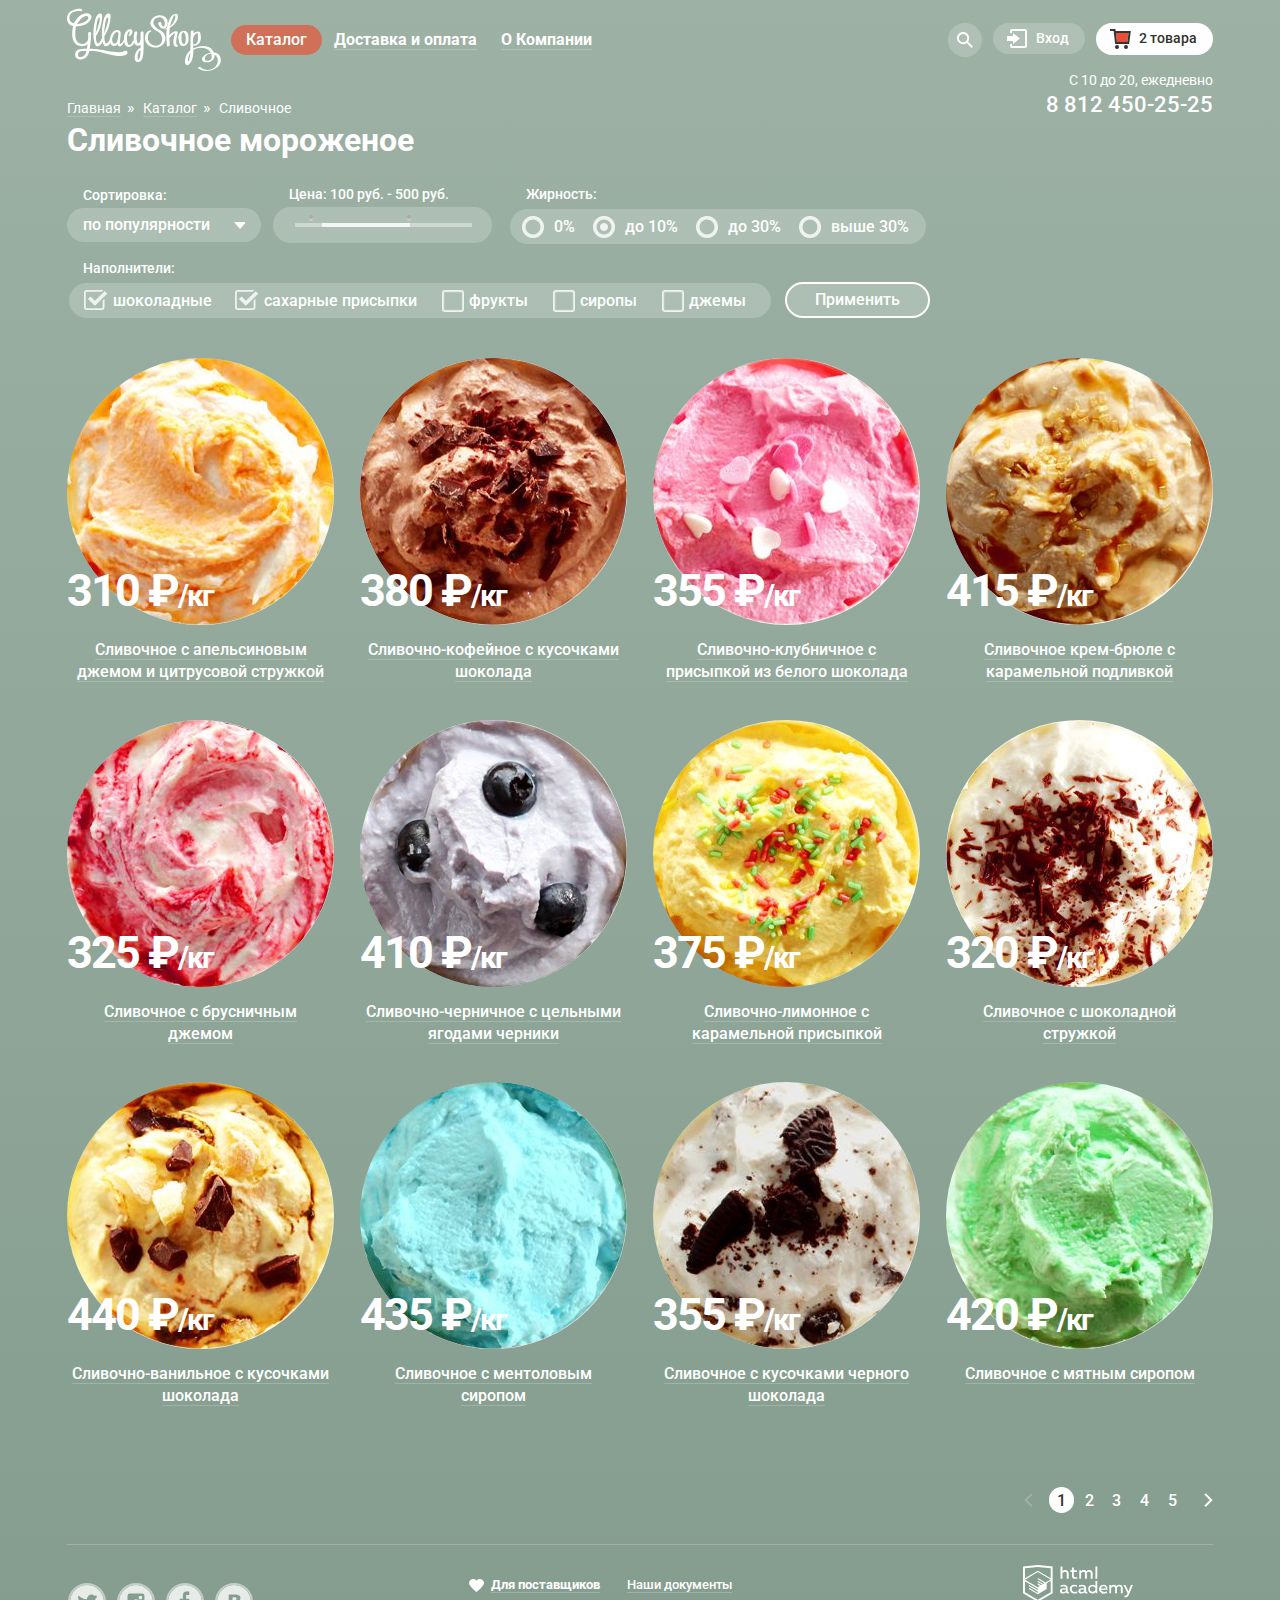
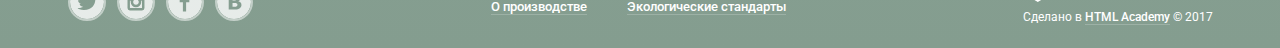
==== commit 4dd651fa: "Правит картинки" ====
--- a/catalog.html
+++ b/catalog.html
@@ -7,7 +7,7 @@
 	<link href="https://fonts.googleapis.com/css?family=Roboto:400,500,700&amp;subset=cyrillic" rel="stylesheet">
 	<link rel="stylesheet" href="css/normalize.css">
 	<link rel="stylesheet" href="css/style.css">
-	<link rel="stylesheet" href="css/min.style.css">
+	<!--<link rel="stylesheet" href="css/min.style.css">-->
 	<link rel="icon" href="img/favicon.ico" type="image/x-icon">
 	<link rel="shortcut icon" href="img/favicon.ico" type="image/x-icon">
 </head>
--- a/css/style.css
+++ b/css/style.css
@@ -2,14 +2,14 @@
 	margin: 0;
 	padding: 0;
 	font-family: "Roboto", Arial, sans-serif;
-	color: #fff;
+	color: #ffffff;
 	font-size: 16px;
 	line-height: 22px;
 }
 
 a {
 	text-decoration: none;
-	color: #fff;
+	color: #ffffff;
 	font-weight: 500;
 	line-height: 18px;
 }
@@ -34,7 +34,7 @@
 	border: none;
 	border-radius: 25px;
 	padding: 10px 20px;
-	color: #fff;
+	color: #ffffff;
 	background-image: -webkit-linear-gradient(
 		top,
 		rgb(231, 74, 53) 0%,
@@ -204,7 +204,7 @@
 }
 
 .site-navigation-item > a {
-	color: #fff;
+	color: #ffffff;
 	border-bottom: 1px solid rgba(255, 255, 255, 0.2);
 	cursor: pointer;
 
@@ -214,7 +214,7 @@
 }
 
 .site-navigation-item:hover {
-	background-color: #fff;
+	background-color: #ffffff;
 	border-radius: 20px;
 	padding: 6px 12px;
 }
@@ -226,7 +226,7 @@
 
 .site-navigation-item:active {
 	color: #333333;
-	background-color: #fff;
+	background-color: #ffffff;
 	border-radius: 20px;
 	box-shadow: inset 0px 2px 1px 0px rgba(105, 105, 105, 0.4);
 }
@@ -236,7 +236,7 @@
 	border-radius: 20px;
 	padding: 6px 15px;
 	border: transparent;
-	color: #fff;
+	color: #ffffff;
 	font-weight: 500;
 }
 
@@ -245,13 +245,13 @@
 }
 
 .site-navigation-item.current:hover > a {
-	color: #fff;
+	color: #ffffff;
 }
 
 .catalog-navigation {
 	font-size: 14px;
 	line-height: 16px;
-	background-color: #fff;
+	background-color: #ffffff;
 	border-radius: 5px;
 	background-color: rgb(248, 247, 244);
 	box-shadow: 0px 20px 20px 0px rgba(0, 0, 0, 0.4);
@@ -284,7 +284,7 @@
 }
 
 .catalog-navigation-item:active > a {
-	color: #fff;
+	color: #ffffff;
 }
 
 .catalog-navigation-item.first {
@@ -317,7 +317,7 @@
 }
 
 .active .catalog-navigation-link {
-	color: #fff;
+	color: #ffffff;
 }
 
 .header-actions {
@@ -473,7 +473,7 @@
 .cart-form.active {
 	font-weight: 500;
 	color: #323232;
-	background-color: #fff;
+	background-color: #ffffff;
 	border-radius: 20px;
 	padding: 6px 16px 6px 14px;
 }
@@ -494,7 +494,7 @@
 
 .cart-full {
 	position: absolute;
-	background-color: #fff;
+	background-color: #ffffff;
 	border-radius: 5px;
 	box-shadow: 0px 20px 20px 0px rgba(0, 0, 0, 0.4);
 	display: none;
@@ -1022,7 +1022,7 @@
 	position: relative;
 	padding-top: 321px;
 	text-align: center;
-	color: #ffffff;
+	color: #fffffffff;
 }
 
 .slider-controls {
@@ -1040,7 +1040,7 @@
 	height: 17px;
 	margin-right: 8px;
 	background-color: transparent;
-	border: 2px solid #ffffff;
+	border: 2px solid #fffffffff;
 	border-radius: 50%;
 	cursor: pointer;
 	-webkit-transition: all 0.3s ease;
@@ -1075,7 +1075,7 @@
 #product-1:checked ~ .site-wrapper label[for="product-1"],
 #product-2:checked ~ .site-wrapper label[for="product-2"],
 #product-3:checked ~ .site-wrapper label[for="product-3"] {
-	background-color: #ffffff;
+	background-color: #fffffffff;
 }
 
 .slider ul {
@@ -1113,7 +1113,7 @@
 	font-size: 31px;
 	line-height: 41px;
 	text-align: center;
-	color: #ffffff;
+	color: #fffffffff;
 	text-decoration: none;
 	text-shadow: 0 2px 5px rgba(160, 32, 11, 0.76);
 	background: #f26843;
@@ -1666,7 +1666,7 @@
 
 .footer-address-wrapper {
 	color: #323232;
-	background-color: #fff;
+	background-color: #ffffff;
 	border-radius: 20px;
 	position: absolute;
 	width: 302px;
@@ -1990,7 +1990,7 @@
 }
 
 .sorting-wrapper select {
-	color: #fff;
+	color: #ffffff;
 	font-weight: 500;
 	font-size: 16px;
 	line-height: 18px;
@@ -2034,12 +2034,12 @@
 .sorting-wrapper option:focus,
 .sorting-wrapper option:active {
 	background-color: #1e90ff;
-	color: #fff;
+	color: #ffffff;
 	cursor: pointer;
 }
 
 .sorting-wrapper select {
-	color: #fff;
+	color: #ffffff;
 	font-weight: 500;
 	font-size: 16px;
 	line-height: 18px;
@@ -2096,7 +2096,7 @@
 	width: 4px;
 	height: 4px;
 	padding: 0;
-	border: 8px solid #ffffff;
+	border: 8px solid #fffffffff;
 	background-color: #ababab;
 	box-shadow: 0 2px 1px 0 #cfcfcf;
 	border-radius: 50%;
@@ -2129,7 +2129,7 @@
 
 .fatness-wrapper,
 .filling-wrapper {
-	color: #fff;
+	color: #ffffff;
 	font-weight: 500;
 	font-size: 16px;
 	line-height: 18px;
@@ -2175,7 +2175,7 @@
 }
 
 .filter-button {
-	color: #fff;
+	color: #ffffff;
 	font-weight: 500;
 	font-size: 16px;
 	line-height: 18px;
@@ -2193,7 +2193,7 @@
 }
 
 .filter-button:hover {
-	background-color: #fff;
+	background-color: #ffffff;
 	color: #323232;
 }
 
@@ -2212,7 +2212,7 @@
 
 .filter-input-radio:not(:checked) + .radio-custom::before {
 	content: "";
-	background-image: url("../img/radio-off.svg");
+	background-image: url("../img/radio-off.png");
 
 	position: absolute;
 	top: 0px;
@@ -2227,12 +2227,13 @@
 }
 
 .filter-input-radio:not(:checked) + .radio-custom:hover::before {
-	background-image: url("../img/radio-off-hover.svg");
-}
+	background-image: url("../img/radio-off-hover.png");
+}
+
 
 .filter-input-radio:checked + .radio-custom::before {
 	content: "";
-	background-image: url("../img/radio-on.svg");
+	background-image: url("../img/radio-on.png");
 
 	position: absolute;
 	top: 0px;
@@ -2247,12 +2248,12 @@
 }
 
 .filter-input-radio:checked + .radio-custom:hover::before {
-	background-image: url("../img/radio-on-hover.svg");
+	background-image: url("../img/radio-on-hover.png");
 }
 
 .filter-input-checkbox:not(:checked) + .checkbox-custom::before {
 	content: "";
-	background-image: url("../img/checkbox-off.svg");
+	background-image: url("../img/checkbox-off.png");
 
 	position: absolute;
 	top: 0px;
@@ -2267,12 +2268,12 @@
 }
 
 .filter-input-checkbox:not(:checked) + .checkbox-custom:hover::before {
-	background-image: url("../img/checkbox-off-hover.svg");
+	background-image: url("../img/checkbox-off-hover.png");
 }
 
 .filter-input-checkbox:checked + .checkbox-custom::before {
 	content: "";
-	background-image: url("../img/checkbox-on.svg");
+	background-image: url("../img/checkbox-on.png");
 
 	position: absolute;
 	top: 0px;
@@ -2287,7 +2288,7 @@
 }
 
 .filter-input-checkbox:checked + .checkbox-custom:hover::before {
-	background-image: url("../img/checkbox-on-hover.svg");
+	background-image: url("../img/checkbox-on-hover.png");
 }
 
 .pagination-wrapper {
@@ -2336,13 +2337,13 @@
 }
 
 .pagination-list a:focus {
-	background-color: #fff;
+	background-color: #ffffff;
 	color: #323232;
 }
 
 .pagination-item-current a {
 	color: #323232;
-	background-color: #fff;
+	background-color: #ffffff;
 	font-weight: 500;
 	font-size: 16px;
 	line-height: 18px;
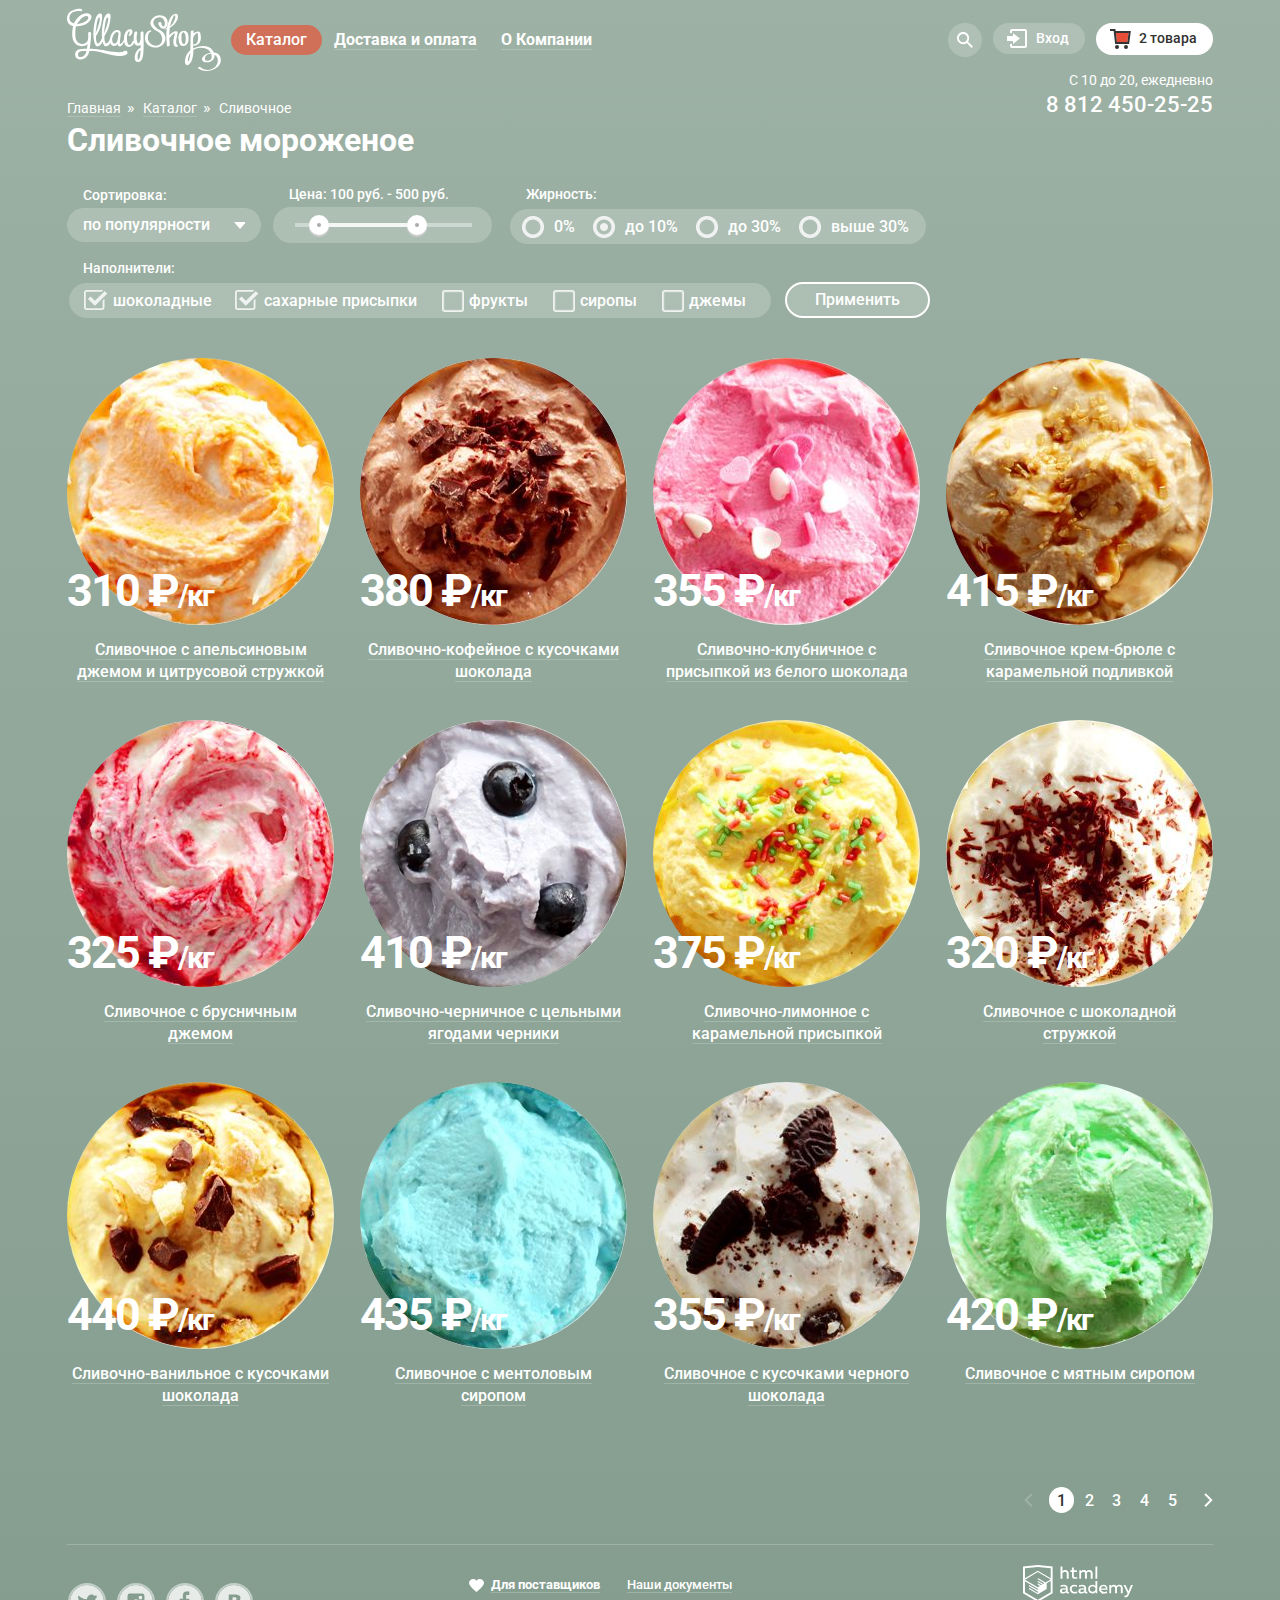
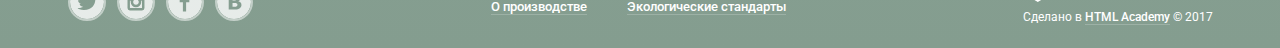
==== commit 0a69462c: "Добавляет минификацию" ====
--- a/catalog.html
+++ b/catalog.html
@@ -7,7 +7,7 @@
 	<link href="https://fonts.googleapis.com/css?family=Roboto:400,500,700&amp;subset=cyrillic" rel="stylesheet">
 	<link rel="stylesheet" href="css/normalize.css">
 	<link rel="stylesheet" href="css/style.css">
-	<!--<link rel="stylesheet" href="css/min.style.css">-->
+	<link rel="stylesheet" href="css/min.style.css">
 	<link rel="icon" href="img/favicon.ico" type="image/x-icon">
 	<link rel="shortcut icon" href="img/favicon.ico" type="image/x-icon">
 </head>
--- a/css/style.css
+++ b/css/style.css
@@ -21,8 +21,6 @@
 
 button {
 	cursor: pointer;
-	-webkit-transition: all 0.3s ease;
-	transition: all 0.3s ease;
 }
 
 .button {
@@ -46,8 +44,6 @@
 		rgb(242, 104, 67) 100%
 	);
 	box-shadow: 0px 2px 2px 0px rgba(172, 16, 0, 0.64);
-	-webkit-transition: all 0.3s ease;
-	transition: all 0.3s ease;
 }
 
 .visually-hidden {
@@ -726,8 +722,6 @@
 	background: -webkit-linear-gradient(#f26843 0%, #e74a35 100%);
 	background: linear-gradient(#f26843 0%, #e74a35 100%);
 	box-shadow: 0 2px 2px rgba(172, 16, 0, 0.64);
-	-webkit-transition: all 0.3s ease;
-	transition: all 0.3s ease;
 }
 
 .login-form .button:hover {
@@ -1022,7 +1016,7 @@
 	position: relative;
 	padding-top: 321px;
 	text-align: center;
-	color: #fffffffff;
+	color: #ffffff;
 }
 
 .slider-controls {
@@ -1040,7 +1034,7 @@
 	height: 17px;
 	margin-right: 8px;
 	background-color: transparent;
-	border: 2px solid #fffffffff;
+	border: 2px solid #ffffff;
 	border-radius: 50%;
 	cursor: pointer;
 	-webkit-transition: all 0.3s ease;
@@ -1075,7 +1069,7 @@
 #product-1:checked ~ .site-wrapper label[for="product-1"],
 #product-2:checked ~ .site-wrapper label[for="product-2"],
 #product-3:checked ~ .site-wrapper label[for="product-3"] {
-	background-color: #fffffffff;
+	background-color: #ffffff;
 }
 
 .slider ul {
@@ -1113,7 +1107,7 @@
 	font-size: 31px;
 	line-height: 41px;
 	text-align: center;
-	color: #fffffffff;
+	color: #ffffff;
 	text-decoration: none;
 	text-shadow: 0 2px 5px rgba(160, 32, 11, 0.76);
 	background: #f26843;
@@ -2096,7 +2090,7 @@
 	width: 4px;
 	height: 4px;
 	padding: 0;
-	border: 8px solid #fffffffff;
+	border: 8px solid #ffffff;
 	background-color: #ababab;
 	box-shadow: 0 2px 1px 0 #cfcfcf;
 	border-radius: 50%;
--- a/css/min.style.css
+++ b/css/min.style.css
@@ -1 +1 @@
-a,body{color:#fff}.cart-items,.presentation-wrapper{-webkit-box-orient:vertical;-webkit-box-direction:normal}body{margin:0;padding:0;font-family:Roboto,Arial,sans-serif;font-size:16px;line-height:22px}a{text-decoration:none;font-weight:500;line-height:18px}.button,.site-navigation-item>a{color:#fff;vertical-align:middle;font-weight:700}img{max-width:100%;height:auto}button{cursor:pointer;-webkit-transition:all .3s ease;transition:all .3s ease}.button{font-size:18px;line-height:24px;text-align:center;border:none;border-radius:25px;padding:10px 20px;background-image:-webkit-linear-gradient(top,#e74a35 0,#f26843 100%);background-image:linear-gradient(to bottom,#e74a35 0,#f26843 100%);box-shadow:0 2px 2px 0 rgba(172,16,0,.64);-webkit-transition:all .3s ease;transition:all .3s ease}.cart-item-volume .cart-item-price,.cart-sum,.header-contacts{text-align:right}.visually-hidden{position:absolute;width:1px;height:1px;margin:-1px;border:0;padding:0;clip:rect(0 0 0 0);overflow:hidden}.visually-hidden:not(:focus):not(:active),input[type=checkbox].visually-hidden,input[type=radio].visually-hidden{position:absolute;width:1px;height:1px;margin:-1px;border:0;padding:0;white-space:nowrap;-webkit-clip-path:inset(100%);clip-path:inset(100%);clip:rect(0 0 0 0);overflow:hidden}.site-navigation,.site-navigation-item.first,.wrapper{position:relative}.site-wrapper{min-width:1200px;background-color:#849d8f;background-image:url(img/slider-item1.png);background-repeat:no-repeat;background-position:top center;-webkit-transition:background-image .5s ease,background-color .5s ease;transition:background-image .5s ease,background-color .5s ease}.site-wrapper::after,.site-wrapper::before{content:"";visibility:hidden}.site-wrapper::before{background-image:url(../img/slider-item2.png)}.site-wrapper::after{background-image:url(../img/slider-item3.png)}.site-wrapper.inner{background-image:-webkit-linear-gradient(top,#9db1a5,#849d8f);background-image:linear-gradient(to bottom,#9db1a5,#849d8f)}.wrapper{margin:0 auto;padding:8px 27px 0;width:1200px;box-sizing:border-box}.main-header{display:-webkit-box;display:-ms-flexbox;display:flex;-ms-flex-wrap:wrap;flex-wrap:wrap;-webkit-box-pack:justify;-ms-flex-pack:justify;justify-content:space-between;-webkit-box-align:center;-ms-flex-align:center;align-items:center;-ms-flex-line-pack:start;align-content:flex-start}.main-navigation{display:-webkit-box;display:-ms-flexbox;display:flex;-ms-flex-wrap:wrap;flex-wrap:wrap;-webkit-box-align:center;-ms-flex-align:center;align-items:center;width:560px;-ms-flex-line-pack:center;align-content:center}.main-header-logo{margin-right:10px}.main-header-logo img{width:154px;height:64px}.main-navigation>a{line-height:0;display:block}.header-actions,.site-navigation{display:-webkit-box;display:-ms-flexbox;-ms-flex-wrap:wrap;align-content:center}.main-navigation ul{padding:0;margin:0}.site-navigation{display:flex;flex-wrap:wrap;-ms-flex-pack:distribute;justify-content:space-around;-webkit-box-align:center;-ms-flex-align:center;align-items:center;-ms-flex-line-pack:center}.catalog-navigation,.site-navigation{line-height:18px;list-style:none}.site-navigation-item.first::after{content:"";width:84px;height:8px;background-color:transparent;position:absolute;top:28px;left:0}.site-navigation li{padding:5px 12px}.site-navigation-item>a{border-bottom:1px solid rgba(255,255,255,.2);cursor:pointer;display:block}.site-navigation-item:hover{background-color:#fff;border-radius:20px;padding:6px 12px}.site-navigation-item:hover>a{color:#333;text-decoration:none}.site-navigation-item:active{color:#333;background-color:#fff;border-radius:20px;box-shadow:inset 0 2px 1px 0 rgba(105,105,105,.4)}.catalog-navigation-item:active>a,.site-navigation-item.current:hover>a{color:#fff}.cart-full,.catalog-navigation,.search-form{box-shadow:0 20px 20px 0 rgba(0,0,0,.4)}.site-navigation-link.active{background-color:#d07058;border-radius:20px;padding:6px 15px;border:transparent;color:#fff;font-weight:500}.site-navigation-item.current{padding:0}.catalog-navigation{font-size:14px;line-height:16px;border-radius:5px;background-color:#f8f7f4;width:144px;display:none;position:absolute;top:35px;left:-8px;z-index:1}.main-header-search,.search-link{position:relative}.site-navigation-item.first:hover .catalog-navigation{display:block}.catalog-navigation .catalog-navigation-item{padding:10px 20px 6px}.catalog-navigation-item:hover{background-color:#fbded7}.catalog-navigation-item:focus{background-color:#f6b5a5}.catalog-navigation-item.active,.catalog-navigation-item:active{background-color:#d07058}.catalog-navigation-item.first{border-bottom:1px solid rgba(51,51,51,.2);-webkit-transition:all .3s ease;transition:all .3s ease}.login-link,.search-link svg{-webkit-transition:all .3s ease}.catalog-navigation-item.first:focus,.catalog-navigation-item.first:hover{border-radius:5px 5px 0 0}.catalog-navigation-item.last:focus,.catalog-navigation-item.last:hover{border-radius:0 0 5px 5px}.catalog-navigation-link{color:#323232;font-weight:400}.first>.catalog-navigation-link{font-weight:700}.active .catalog-navigation-link{color:#fff}.header-actions{display:flex;flex-wrap:wrap;width:560px;-webkit-box-pack:end;-ms-flex-pack:end;justify-content:flex-end;-webkit-box-align:start;-ms-flex-align:start;align-items:flex-start;-ms-flex-line-pack:center}.header-login{display:-webkit-box;display:-ms-flexbox;display:flex;list-style:none;-ms-flex-wrap:wrap;flex-wrap:wrap;-webkit-box-pack:justify;-ms-flex-pack:justify;justify-content:space-between}.main-header-search:hover .search-form,.search-link{display:block}.cart-form,.login-link,.search-link{border-radius:20px;background-color:rgba(255,255,255,.2);font-size:14px;font-weight:500;margin-left:11px}.search-link{padding:8px;width:18px;height:18px;line-height:16px;text-indent:-9999px}.search-link svg{position:absolute;top:50%;left:50%;display:block;width:16px;height:16px;-webkit-transform:translate(-50%,-50%);transform:translate(-50%,-50%);transition:all .3s ease}.login-link::after,.search-link::after{background-color:transparent;top:28px;right:-2px;position:absolute}.cart-form.active::after,.login-link::after,.search-link::after{height:10px;content:""}.login-link:hover svg,.search-link:hover svg{color:#000}.search-link::after{width:40px}.login-link{padding:6px 16px 6px 14px;line-height:19px;transition:all .3s ease}.cart-form,.login-form .button{-webkit-transition:all .3s ease}.login-link::after{width:90px}.cart-form{padding:6px 32px 6px 16px;line-height:19px;transition:all .3s ease}.cart-form svg,.login-link svg{margin-right:8px;float:left}.cart-form:hover,.login-link:hover,.search-link:hover{color:#323232;background-color:#f8f7f4}.cart-container,.cart-items{display:-webkit-box;display:-ms-flexbox;-ms-flex-wrap:wrap}.search-form{position:absolute;top:35px;right:0;z-index:1;padding:20px 15px;border-radius:6px}.cart-container{position:relative;display:flex;list-style:none;flex-wrap:wrap;-webkit-box-pack:justify;-ms-flex-pack:justify;justify-content:space-between;-webkit-box-align:center;-ms-flex-align:center;align-items:center}.cart-form.active{font-weight:500;color:#323232;background-color:#fff;border-radius:20px;padding:6px 16px 6px 14px}.cart-form.active::after{width:120px;background-color:transparent;position:absolute;top:28px;right:-2px}.cart-container:hover .cart-full{display:block}.cart-full{position:absolute;background-color:#fff;border-radius:5px;display:none;width:540px;padding:20px 15px;z-index:5;top:35px;right:0;box-sizing:border-box}.cart-items{color:#323232;font-size:13px;line-height:16px;border-bottom:1px solid rgba(51,51,51,.2);display:flex;flex-wrap:wrap;-ms-flex-direction:column;flex-direction:column;-webkit-box-pack:justify;-ms-flex-pack:justify;justify-content:space-between}.cart-item{display:-webkit-box;display:-ms-flexbox;display:flex;-ms-flex-wrap:wrap;flex-wrap:wrap;-webkit-box-pack:start;-ms-flex-pack:start;justify-content:flex-start;-webkit-box-align:center;-ms-flex-align:center;align-items:center;-ms-flex-line-pack:end;align-content:flex-end;margin-bottom:19px}.cart-item-photo{padding-left:27px;padding-right:13px;box-sizing:border-box;position:relative}.cart-item-name{margin-right:30px;width:216px}.cart-item-volume{margin-right:26px}.cart-item-photo::before{content:"";background-image:url(../img/delete-icon.png);background-repeat:no-repeat;background-position:0 0;position:absolute;width:15px;height:15px;top:10px;left:0}.cart-item-pure-price{color:#999}.cart-sum{color:#323232;font-weight:700;font-size:15px;line-height:18px;margin:14px 0}.cart-buy{float:right;padding:10px 15px}.cart-buy:hover{background:-webkit-linear-gradient(#f58669 0,#ec6f5e 100%);background:linear-gradient(#f58669 0,#ec6f5e 100%);box-shadow:0 2px 2px rgba(172,16,0,1)}.cart-buy:active{background:-webkit-linear-gradient(#d84732 0,#e1613e 100%);background:linear-gradient(#d84732 0,#e1613e 100%);box-shadow:inset 0 2px 2px rgba(172,16,0,1)}.header-contacts-wrapper{position:absolute;right:27px}.contacts-time{font-size:14px;line-height:16px;display:block;margin-bottom:5px}.contacts-phone{font-size:22px;line-height:24px}.modal-feedback,.modal-login,.search-form{display:none;background-color:#f8f7f4}.header-login:hover .modal-login,.modal-close,.modal-show{display:block}.login-item{margin-bottom:20px}.feedback-item input,.feedback-item textarea,.login-item input,.search-form input{font:inherit;line-height:24px;border-style:solid;border-width:1px;border-color:#d3d3d2;border-radius:5px}.modal-login input[type=email]:focus,.modal-login input[type=password]:focus,.search-form input[type=text]:focus{font-weight:700}.feedback-item input:hover,.feedback-item textarea,.login-item input:hover,.search-form input:hover{border-width:2px;border-color:rgb(154,154,154,.52)}.feedback-item input:focus,.feedback-item textarea,.login-item input:focus,.search-form input:focus{border-width:2px;border-color:rgb(46,136,228,.52)}.feedback-item input:active,.feedback-item textarea,.login-item input:active,.search-form input:active{border-color:rgb(178,178,178,.52)}.search-form input[type=text]{width:310px;height:44px;box-sizing:border-box;line-height:24px;padding:10px}.header-login{position:relative}.modal-login{padding:20px 17px;border-radius:6px;background-color:#f8f7f4;box-shadow:0 20px 20px 0 rgba(0,0,0,.4);position:absolute;top:35px;z-index:1;right:-3px}.modal-login input[type=email],.modal-login input[type=password]{width:245px;height:44px;box-sizing:border-box;line-height:24px;padding:10px}.login-form p{margin-top:0}.login-form .button{width:105px;border-radius:25px;background:-webkit-linear-gradient(#f26843 0,#e74a35 100%);background:linear-gradient(#f26843 0,#e74a35 100%);box-shadow:0 2px 2px rgba(172,16,0,.64);transition:all .3s ease}.login-form .button:hover{background:-webkit-linear-gradient(#f58669 0,#ec6f5e 100%);background:linear-gradient(#f58669 0,#ec6f5e 100%);box-shadow:0 2px 2px rgba(172,16,0,1)}.login-form .button:active{background:-webkit-linear-gradient(#d84732 0,#e1613e 100%);background:linear-gradient(#d84732 0,#e1613e 100%);box-shadow:inset 0 2px 2px rgba(172,16,0,1)}.login-password-info{margin:0;padding:0;list-style:none;float:right}.registration,.restore{font-size:13px;color:#323232;border-bottom:1px solid rgba(50,50,50,.2)}.registration:active,.registration:focus,.registration:hover,.restore:active,.restore:focus,.restore:hover{color:#e84d37;border-bottom:1px solid rgba(232,77,55,.2)}.modal-feedback{padding:22px 26px;border-radius:10px;background-color:#f8f7f4;box-shadow:0 20px 20px 0 rgba(0,0,0,.4);position:absolute;top:336px;left:50%;margin-left:-240px;z-index:2}.modal-feedback h2{font-weight:500;font-size:24px;line-height:28px;color:#323232;margin-top:0}.modal-feedback input,.modal-feedback textarea{font-size:16px;line-height:24px;box-sizing:border-box}.modal-feedback input{width:267px;height:44px;padding:0 10px}.modal-feedback textarea{width:425px;height:154px;padding:10px;margin-bottom:10px}.modal-feedback input[type=text]:focus,.modal-feedback textarea:focus{font-weight:500}.modal-feedback .button{float:right;border-radius:25px;margin-bottom:5px;background:-webkit-linear-gradient(#f26843 0,#e74a35 100%);background:linear-gradient(#f26843 0,#e74a35 100%);box-shadow:0 2px 2px rgba(172,16,0,.64);-webkit-transition:all .3s ease;transition:all .3s ease}.modal-feedback .button:hover{background:-webkit-linear-gradient(#f58669 0,#ec6f5e 100%);background:linear-gradient(#f58669 0,#ec6f5e 100%);box-shadow:0 2px 2px rgba(172,16,0,1)}.modal-feedback .button:active{background:-webkit-linear-gradient(#d84732 0,#e1613e 100%);background:linear-gradient(#d84732 0,#e1613e 100%);box-shadow:inset 0 2px 2px rgba(172,16,0,1)}@-webkit-keyframes bounce{0%{-webkit-transform:translateY(-2000px);transform:translateY(-2000px)}70%{-webkit-transform:translateY(30px);transform:translateY(30px)}90%{-webkit-transform:translateY(-10px);transform:translateY(-10px)}100%{-webkit-transform:translateY(0);transform:translateY(0)}}@keyframes bounce{0%{-webkit-transform:translateY(-2000px);transform:translateY(-2000px)}70%{-webkit-transform:translateY(30px);transform:translateY(30px)}90%{-webkit-transform:translateY(-10px);transform:translateY(-10px)}100%{-webkit-transform:translateY(0);transform:translateY(0)}}@-webkit-keyframes shake{0%,100%{-webkit-transform:translateX(0);transform:translateX(0)}10%,30%,50%,70%,90%{-webkit-transform:translateX(-10px);transform:translateX(-10px)}20%,40%,60%,80%{-webkit-transform:translateX(10px);transform:translateX(10px)}}@keyframes shake{0%,100%{-webkit-transform:translateX(0);transform:translateX(0)}10%,30%,50%,70%,90%{-webkit-transform:translateX(-10px);transform:translateX(-10px)}20%,40%,60%,80%{-webkit-transform:translateX(10px);transform:translateX(10px)}}.modal-show{-webkit-animation:bounce .6s;animation:bounce .6s}.modal-error{-webkit-animation:shake .6s;animation:shake .6s}.modal-close{position:absolute;top:20px;right:30px;cursor:pointer}.actions,.breadcrumbs{display:-webkit-box;display:-ms-flexbox;-ms-flex-wrap:wrap}.modal-close::after,.modal-close::before{content:"";position:absolute;width:19px;height:3px;background-color:#323232}.modal-close::before{-webkit-transform:rotate(45deg);transform:rotate(45deg)}.modal-close::after{-webkit-transform:rotate(-45deg);transform:rotate(-45deg)}.inner .container{margin-top:25px}.breadcrumbs{margin:0 0 5px;padding:0;list-style:none;display:flex;flex-wrap:wrap;-webkit-box-pack:start;-ms-flex-pack:start;justify-content:flex-start}.breadcrumbs li{margin-right:5px}.breadcrumbs li:not(.breadcrumbs-current)::after{content:"»";margin:0 3px 0 6px}.breadcrumbs a{font-weight:400;font-size:14px;line-height:16px;border-bottom:1px solid rgba(255,255,255,.2)}.breadcrumbs a:focus,.breadcrumbs a:hover{color:#ffbc9e}.breadcrumbs-current span{font-size:14px;line-height:16px;border-bottom:1px solid transparent}.slider{margin-bottom:43px;position:relative;padding-top:321px;text-align:center;color:#fff}.slider-controls{position:absolute;bottom:23px;left:0;z-index:20;font-size:0}.slider-controls label{display:inline-block;vertical-align:top;width:17px;height:17px;margin-right:8px;background-color:transparent;border:2px solid #fff;border-radius:50%;cursor:pointer;-webkit-transition:all .3s ease;transition:all .3s ease}.slider ul,.slider-switches{margin:0;padding:0;list-style:none}.slider-controls label:hover{background-color:rgba(255,255,255,.4)}#product-1:checked~.site-wrapper{background-color:#849d8f;background-image:url(../img/slide-1.png)}#product-2:checked~.site-wrapper{background-color:#8996a6;background-image:url(../img/slide-2.png)}#product-3:checked~.site-wrapper{background-color:#9d8b84;background-image:url(../img/slide-3.png)}#product-1:checked~.site-wrapper #slide-1,#product-2:checked~.site-wrapper #slide-2,#product-3:checked~.site-wrapper #slide-3{display:block}#product-1:checked~.site-wrapper label[for=product-1],#product-2:checked~.site-wrapper label[for=product-2],#product-3:checked~.site-wrapper label[for=product-3]{background-color:#fff}.slide{display:none}.slide-description{font-size:60px;line-height:60px;text-align:center;width:700px;margin:0 auto 27px;font-weight:800}.special-offer-button{display:inline-block;vertical-align:top;padding:12px 44px;font-weight:600;font-size:31px;line-height:41px;text-align:center;color:#fff;text-decoration:none;text-shadow:0 2px 5px rgba(160,32,11,.76);border-radius:50px;background:-webkit-linear-gradient(#f26843 0,#e74a35 100%);background:linear-gradient(#f26843 0,#e74a35 100%);box-shadow:0 2px 2px rgba(172,16,0,.64);border:none;cursor:pointer;-webkit-transition:all .3s ease;transition:all .3s ease}.special-offer-button:hover{background:-webkit-linear-gradient(#f58669 0,#ec6f5e 100%);background:linear-gradient(#f58669 0,#ec6f5e 100%);box-shadow:0 2px 2px rgba(172,16,0,1)}.special-offer-button:active{background:-webkit-linear-gradient(#d84732 0,#e1613e 100%);background:linear-gradient(#d84732 0,#e1613e 100%);box-shadow:inset 0 2px 2px rgba(172,16,0,1)}.actions{display:flex;flex-wrap:wrap;-webkit-box-pack:justify;-ms-flex-pack:justify;justify-content:space-between;margin-bottom:40px}.action-first,.action-second{border-radius:15px;padding:16px 20px;box-sizing:border-box;width:560px}.action-first{background-color:#611223;background-image:url(../img/action-first.jpg)}.action-second{background-color:#43281c;background-image:url(../img/action-second.jpg)}.action-name{font-weight:700;font-size:35px;line-height:41px;margin-bottom:15px}.action-description{font-weight:700;font-size:18px;margin-bottom:40px}.actions .button{float:right;padding:13px 24px;border-radius:25px;margin-bottom:5px;background:-webkit-linear-gradient(#f26843 0,#e74a35 100%);background:linear-gradient(#f26843 0,#e74a35 100%);box-shadow:0 2px 2px rgba(172,16,0,.64);-webkit-transition:all .3s ease;transition:all .3s ease}.actions .button:hover{background:-webkit-linear-gradient(#f58669 0,#ec6f5e 100%);background:linear-gradient(#f58669 0,#ec6f5e 100%);box-shadow:0 2px 2px rgba(172,16,0,1)}.actions .button:active{background:-webkit-linear-gradient(#d84732 0,#e1613e 100%);background:linear-gradient(#d84732 0,#e1613e 100%);box-shadow:inset 0 2px 2px rgba(172,16,0,1)}.popular-items{margin-bottom:30px}.catalog-items{margin-bottom:98px}.catalog-items ul,.popular-items ul{margin:0 0 -55px;padding:0;list-style:none;display:-webkit-box;display:-ms-flexbox;display:flex;-ms-flex-wrap:wrap;flex-wrap:wrap;-webkit-box-pack:justify;-ms-flex-pack:justify;justify-content:space-between;-webkit-box-align:start;-ms-flex-align:start;align-items:flex-start;-ms-flex-line-pack:start;align-content:flex-start;min-height:386px}.catalog-item,.popular-item{width:267px;box-sizing:border-box;position:relative;display:inline-block;vertical-align:top}.catalog-item{margin-bottom:25px}.catalog-item-wrapper,.popular-item-wrapper{position:absolute;z-index:2;top:-5px;left:-14px;width:294px;height:406px;padding:5px 10px 0;border-radius:5px;background-color:rgba(254,254,254,.2);box-shadow:0 20px 20px 0 rgba(0,0,0,.4);box-sizing:border-box;display:none}.catalog-item:hover .catalog-item-wrapper,.catalog-item:hover .catalog-quick-look,.popular-item:hover .popular-item-wrapper,.popular-item:hover .popular-quick-look{display:block}.catalog-quick-look.button,.popular-quick-look.button{font-size:18px;line-height:24px;display:none;position:absolute;z-index:3;width:182px;padding:10px;margin-left:-104px;margin-bottom:20px;left:50%;top:333px;background:-webkit-linear-gradient(#f26843 0,#e74a35 100%);background:linear-gradient(#f26843 0,#e74a35 100%);box-shadow:0 2px 2px rgba(172,16,0,.64);-webkit-transition:all .3s ease;transition:all .3s ease}.catalog-quick-look.button:hover,.popular-quick-look.button:hover{background:-webkit-linear-gradient(#f58669 0,#ec6f5e 100%);background:linear-gradient(#f58669 0,#ec6f5e 100%);box-shadow:0 2px 2px rgba(172,16,0,1)}.catalog-quick-look.button:active,.popular-quick-look.button:active{background:-webkit-linear-gradient(#d84732 0,#e1613e 100%);background:linear-gradient(#d84732 0,#e1613e 100%);box-shadow:inset 0 2px 2px rgba(172,16,0,1)}.popular-label{background-image:url(../img/popular-label.png);background-position:0 0;background-repeat:no-repeat;border-radius:20px;position:absolute;z-index:10;display:block;width:61px;height:61px}.presentation-container,.presentation-wrapper{display:-webkit-box;display:-ms-flexbox;-ms-flex-wrap:wrap}.catalog-photo,.popular-photo{border-radius:50%;z-index:1;position:relative}.catalog-price,.popular-price{font-weight:700;font-size:45px;line-height:45px;position:absolute;z-index:2;top:210px;letter-spacing:-2px}.catalog-price-type,.popular-price-type{font-size:30px}.catalog-item-link,.popular-link{margin:8px 0 12px;text-align:center;padding:0 5px}.catalog-item-link a,.popular-link a{border-bottom:1px solid rgba(255,255,255,.2);line-height:22px;position:relative;z-index:2}.catalog-item-link a:focus,.catalog-item-link a:hover,.popular-link a:focus,.popular-link a:hover{color:#ffbc9e;border-bottom:1px solid rgba(255,188,158,.2)}.presentation{background-image:url(../img/waffle.jpg);border-radius:15px;margin-bottom:39px;box-sizing:border-box;padding:28px 20px 10px}.presentation-container{display:flex;flex-wrap:wrap;-webkit-box-pack:justify;-ms-flex-pack:justify;justify-content:space-between}.presentation-wrapper{display:flex;flex-wrap:wrap;-ms-flex-direction:column;flex-direction:column}.presentation-wrapper p{position:relative;padding-left:58px;width:541px;box-sizing:border-box;margin:12px 0}.presentation-wrapper .column-1::before,.presentation-wrapper .column-2::before,.presentation-wrapper .column-3::before,.presentation-wrapper .column-4::before{position:absolute;top:-12px;left:0;width:50px;height:50px;background-repeat:no-repeat;background-position:0 0;content:""}.presentation-wrapper .column-1::before{background-image:url(../img/icecream-icon.svg)}.presentation-wrapper .column-2::before{background-image:url(../img/leaf-icon.svg)}.presentation-wrapper .column-3::before{background-image:url(../img/angus-icon.svg)}.presentation-wrapper .column-4::before{background-image:url(../img/thermometer-icon.svg)}.blog-preview a,.blog-preview span,.presentation .presentation-name,.presentation p{color:#323232}.presentation-name{font-weight:500;font-size:24px;line-height:30px;margin-bottom:7px}.blog{margin-bottom:38px;display:-webkit-box;display:-ms-flexbox;display:flex;-ms-flex-wrap:wrap;flex-wrap:wrap;-webkit-box-pack:justify;-ms-flex-pack:justify;justify-content:space-between}.blog-preview{background-image:url(../img/blog-image.jpg);border-radius:15px;width:560px;box-sizing:border-box;padding:25px 20px}.blog-preview span{font-weight:500;display:block;margin-bottom:5px}.subscription-form,footer{display:-webkit-box;display:-ms-flexbox;-ms-flex-wrap:wrap}.blog-preview a{font-weight:700;font-size:24px;line-height:30px;text-decoration:underline}.blog-preview a:active,.blog-preview a:focus,.blog-preview a:hover{color:#e84d37}.subscription-wrapper{background-image:-webkit-repeating-linear-gradient(315deg,#fe9e90 0,#fe9e90 5px,#f8f7f4 5px,#f8f7f4 10px,#92cdff 10px,#92cdff 15px,#f8f7f4 15px,#f8f7f4 20px);background-image:repeating-linear-gradient(135deg,#fe9e90 0,#fe9e90 5px,#f8f7f4 5px,#f8f7f4 10px,#92cdff 10px,#92cdff 15px,#f8f7f4 15px,#f8f7f4 20px);border-radius:15px;width:560px}.subscription{background-color:#f8f7f4;border-radius:15px;width:550px;margin:5px;box-sizing:border-box;padding:21px}.subscription>p{color:#5a5a5a;margin-top:10px}.subscription-form{background-color:#f8f7f4;display:flex;flex-wrap:wrap;-webkit-box-pack:justify;-ms-flex-pack:justify;justify-content:space-between;-webkit-box-align:center;-ms-flex-align:center;align-items:center}.subscription-item input{font:inherit;font-size:16px;line-height:24px;border-style:solid;border-width:1px;border-color:#d3d3d2;border-radius:5px;width:367px;height:44px;padding:10px 0 10px 14px;box-sizing:border-box}.subscription-item input[type=email]:focus{font-weight:500}.subscription-item input:hover{border-width:2px;border-color:rgba(154,154,154,.52);width:365px;padding:9px 0 9px 14px}.subscription-item input:focus{border-width:2px;border-color:rgba(46,136,228,.52);width:365px;padding:9px 0 9px 14px}.subscription-item input:active{border-color:rgba(178,178,178,.52)}.subscription-item+.button{display:inline}.subscription .button:hover{background:-webkit-linear-gradient(#f58669 0,#ec6f5e 100%);background:linear-gradient(#f58669 0,#ec6f5e 100%);box-shadow:0 2px 2px rgba(172,16,0,1)}.subscription .button:active{background:-webkit-linear-gradient(#d84732 0,#e1613e 100%);background:linear-gradient(#d84732 0,#e1613e 100%);box-shadow:inset 0 2px 2px rgba(172,16,0,1)}.footer-contacts{position:relative;min-height:429px;background-repeat:no-repeat;background-size:cover;background-position:center;background-image:url(../img/map.jpg)}.footer-contacts .wrapper{padding:0;left:-27px;top:5px}.footer-contacts img{padding:0}.footer-contacts::before{content:"";background-image:url(../img/red-icecream-icon.svg);position:absolute;top:100px;left:505px;width:80px;height:145px;background-repeat:no-repeat;background-position:0 0}.footer-address-wrapper{color:#323232;background-color:#fff;border-radius:20px;position:absolute;width:302px;padding:30px 25px;box-sizing:border-box;right:377px;bottom:56px}.footer-address{margin-bottom:16px}.footer-phone{margin-bottom:24px}.footer-address-description{font-weight:400;font-size:14px;line-height:20px;margin-bottom:2px}.footer-address-item{font-weight:700;font-size:18px;line-height:24px;margin-bottom:4px}.footer-address-wrapper .button{width:100%;display:block;box-sizing:border-box;padding:12px 20px;border-radius:25px}.footer-address-wrapper .button:hover{background:-webkit-linear-gradient(#f58669 0,#ec6f5e 100%);background:linear-gradient(#f58669 0,#ec6f5e 100%);box-shadow:0 2px 2px rgba(172,16,0,1)}.footer-address-wrapper .button:active{background:-webkit-linear-gradient(#d84732 0,#e1613e 100%);background:linear-gradient(#d84732 0,#e1613e 100%);box-shadow:inset 0 2px 2px rgba(172,16,0,1)}.footer-navigation .first a::before,.social-button,.sorting-wrapper::after{background-repeat:no-repeat;background-position:0 0}.inner footer{border-top:1px solid rgba(255,255,255,.2);padding-top:20px}.home-footer-wrapper{margin:0 auto;padding:0 27px;width:1200px;box-sizing:border-box}footer{display:flex;flex-wrap:wrap;-webkit-box-pack:justify;-ms-flex-pack:justify;justify-content:space-between;-webkit-box-align:center;-ms-flex-align:center;align-items:center;padding:14px 0 22px}.social-links{margin:0;padding:0;list-style:none;display:-webkit-box;display:-ms-flexbox;display:flex;-ms-flex-wrap:wrap;flex-wrap:wrap;-webkit-box-pack:start;-ms-flex-pack:start;justify-content:flex-start;-webkit-box-align:start;-ms-flex-align:start;align-items:flex-start;width:267px;position:relative}.social-links li{margin-right:14px}.social-button{display:block;width:32px;height:32px}.social-button svg{position:absolute;top:23px;display:block;width:34px;height:34px;border-radius:20px;border:2px solid rgba(255,255,255,.5);-webkit-transform:translate(-50%,-50%);transform:translate(-50%,-50%);-webkit-transition:all .3s ease;transition:all .3s ease}.tw svg{left:20px}.ig svg{left:69px}.fb svg{left:118px}.vk svg{left:167px}.social-button path{fill:rgba(255,255,255,.8)}.social-button:hover path{fill:rgba(255,255,255,1)}.social-button:active path{fill:rgba(255,255,255,.8)}.social-button svg:hover{border:2px solid rgba(255,255,255,.7)}.footer-navigation-container{display:-webkit-box;display:-ms-flexbox;display:flex;-ms-flex-wrap:wrap;flex-wrap:wrap;-webkit-box-pack:center;-ms-flex-pack:center;justify-content:center;padding-left:96px}.footer-navigation-wrapper{display:-webkit-box;display:-ms-flexbox;display:flex;-ms-flex-wrap:wrap;flex-wrap:wrap;margin-right:27px}.filter,.pagination-wrapper{display:-webkit-box;display:-ms-flexbox}.footer-navigation{margin:0;padding:0;list-style:none;position:relative;box-sizing:border-box}.footer-navigation a{font-size:13px;line-height:18px;border-bottom:1px solid rgba(255,255,255,.2)}.footer-navigation a:active,.footer-navigation a:focus,.footer-navigation a:hover{color:#ffbc9e;border-bottom:1px solid rgba(255,188,158,.2)}.footer-navigation .first a{font-weight:700}.footer-navigation .first a::before{content:"";background-image:url(../img/heart-icon.svg);position:absolute;top:6px;left:-22px;width:50px;height:50px}.footer-navigation .first a:active::before,.footer-navigation .first a:focus::before,.footer-navigation .first a:hover::before{color:#ffbc9e}.footer-copyright{width:190px;margin-left:150px}.footer-copyright a,.footer-copyright div{font-size:12px;line-height:18px}.footer-copyright .copyright-link{border-bottom:1px solid rgba(255,255,255,.2)}.footer-copyright .copyright-link:active,.footer-copyright .copyright-link:focus,.footer-copyright .copyright-link:hover{color:#ffbc9e;border-bottom:1px solid rgba(255,188,158,.2)}.page-title{margin-top:10px;margin-bottom:35px}.filters{margin-bottom:40px}.filter{display:flex;-webkit-box-pack:start;-ms-flex-pack:start;justify-content:flex-start;-webkit-box-align:center;-ms-flex-align:center;align-items:center;-ms-flex-line-pack:justify;align-content:space-between;-ms-flex-wrap:wrap;flex-wrap:wrap;position:relative}.filter select:hover{color:#323232}.filter fieldset{border:none}.fatness,.filling,.filling-wrapper,.pricebar-wrapper,.sorting-wrapper{box-sizing:border-box}.fatness,.pricebar-wrapper,.sorting-wrapper{margin-bottom:10px;box-sizing:border-box}.sorting-wrapper{margin-right:12px}.fatness legend,.pricebar-name,.sorting-name{font-weight:500;font-size:14px;line-height:16px;padding-left:16px;padding-bottom:5px;box-sizing:border-box}.filling legend{font-weight:500;font-size:14px;line-height:16px;padding-left:14px;padding-top:6px;box-sizing:border-box}select::-ms-expand{display:none}.sorting-wrapper::after{content:"";background-image:url(../img/select-arrow.svg);position:absolute;top:36px;left:167px;width:11px;height:15px;background-size:110%}.sorting-wrapper option{font-size:14px;line-height:16px;font-weight:400;color:#323232;cursor:pointer}.sorting-wrapper option:active,.sorting-wrapper option:focus,.sorting-wrapper option:hover{background-color:#1e90ff;color:#fff;cursor:pointer}.sorting-wrapper select{border:none;-moz-appearance:none;appearance:none;color:#fff;font-weight:500;font-size:16px;line-height:18px;background-color:rgba(255,255,255,.2);border-radius:20px;padding:8px 32px 8px 16px;-webkit-appearance:none}.pricebar-item{margin:0;padding:0;border:none}.range-filter{width:219px;box-sizing:border-box}.pricebar-item legend{font-weight:500;font-size:14px;line-height:16px;padding-left:16px;padding-bottom:5px;box-sizing:border-box}.range-pricebar-controls{position:relative;height:20px;padding:16px 20px 0 22px;background-color:rgba(255,255,255,.2);border-radius:20px}.range-pricebar-controls .scale{height:4px;background-color:rgba(255,255,255,.4)}.range-pricebar-controls .bar{height:4px;background-color:rgba(255,255,255,.8);margin-left:15%;width:50%}.range-pricebar-controls .toggle{position:absolute;top:8px;width:4px;height:4px;padding:0;border:8px solid #fff;background-color:#ababab;box-shadow:0 2px 1px 0 #cfcfcf;border-radius:50%;cursor:pointer}.fatness-wrapper,.filling-wrapper,.filter-button{border-radius:20px;background-color:rgba(255,255,255,.2);box-sizing:border-box;font-weight:500;font-size:16px;line-height:18px}.range-pricebar-controls .toggle-min{left:36px}.range-pricebar-controls .toggle-max{left:134px}.fatness{margin-right:-10px;box-sizing:border-box;padding:0 16px}.filling{padding:5px 12px 0 0}.fatness-wrapper,.filling-wrapper{color:#fff;list-style:none;margin:2px 0 0;padding:8px 3px 8px 12px}.filling-wrapper{width:702px}.fatness-wrapper li,.filling-wrapper li{display:inline;padding-left:28px;box-sizing:border-box}.fatness-wrapper li{padding-right:14px}.filling-wrapper li{padding-right:16px}.filter-input:hover+label{color:#323232}.fatness .filter-option,.filling .filter-option{position:relative;cursor:pointer}.filter-input-checkbox:checked+.checkbox-custom::before,.filter-input-checkbox:not(:checked)+.checkbox-custom::before,.filter-input-radio:checked+.radio-custom::before,.filter-input-radio:not(:checked)+.radio-custom::before{content:"";position:absolute;top:0;background-size:100%;background-repeat:no-repeat;background-position:0 0}.filter-button{color:#fff;background-image:none;box-shadow:none;border-width:2px;border-style:solid;border-color:#fff;padding:7px 28px;-ms-flex-item-align:end;align-self:flex-end}.filter-button:hover{background-color:#fff;color:#323232}.filter-button:active{background-color:#ededed;box-shadow:inset 0 2px 1px 0 rgba(105,105,105,.004);border:none}.checkbox-custom,.label,.radio-custom{display:inline-block;vertical-align:middle}.filter-input-radio:not(:checked)+.radio-custom::before{background-image:url(../img/radio-off.svg);left:0;width:22px;height:22px}.filter-input-radio:not(:checked)+.radio-custom:hover::before{background-image:url(../img/radio-off-hover.svg)}.filter-input-radio:checked+.radio-custom::before{background-image:url(../img/radio-on.svg);left:0;width:22px;height:22px}.filter-input-radio:checked+.radio-custom:hover::before{background-image:url(../img/radio-on-hover.svg)}.filter-input-checkbox:not(:checked)+.checkbox-custom::before{background-image:url(../img/checkbox-off.svg);left:5px;width:22px;height:22px}.filter-input-checkbox:not(:checked)+.checkbox-custom:hover::before{background-image:url(../img/checkbox-off-hover.svg)}.filter-input-checkbox:checked+.checkbox-custom::before{background-image:url(../img/checkbox-on.svg);left:3px;width:24px;height:24px}.filter-input-checkbox:checked+.checkbox-custom:hover::before{background-image:url(../img/checkbox-on-hover.svg)}.pagination-wrapper{display:flex;-ms-flex-wrap:wrap;flex-wrap:wrap;-webkit-box-pack:end;-ms-flex-pack:end;justify-content:flex-end}.pagination-list{margin:0 0 30px;padding:0;list-style:none;width:192px;display:-webkit-box;display:-ms-flexbox;display:flex;-ms-flex-wrap:wrap;flex-wrap:wrap;-webkit-box-pack:justify;-ms-flex-pack:justify;justify-content:space-between}.pagination-list a{display:block;font-weight:500;font-size:16px;line-height:18px;text-align:center;vertical-align:middle;width:25px;box-sizing:border-box;padding:5px 1px 3px;border-radius:50px}.pagination-list a:hover{background-color:rgba(255,255,255,.2)}.pagination-item-current a,.pagination-list a:focus{color:#323232;background-color:#fff}.pagination-item-current a{font-weight:500;font-size:16px;line-height:18px}.prev svg{margin-right:10px}.next svg{margin-left:15px}.pagination-item .next,.pagination-item .next:focus,.pagination-item .next:hover,.pagination-item .prev,.pagination-item .prev:focus,.pagination-item .prev:hover{background-color:transparent;padding-top:6px}+a,body{color:#fff}.cart-items,.presentation-wrapper{-webkit-box-orient:vertical;-webkit-box-direction:normal}body{margin:0;padding:0;font-family:Roboto,Arial,sans-serif;font-size:16px;line-height:22px}a{text-decoration:none;font-weight:500;line-height:18px}.button,.site-navigation-item>a{color:#fff;vertical-align:middle;font-weight:700}img{max-width:100%;height:auto}button{cursor:pointer}.button{font-size:18px;line-height:24px;text-align:center;border:none;border-radius:25px;padding:10px 20px;background-image:-webkit-linear-gradient(top,#e74a35 0,#f26843 100%);background-image:linear-gradient(to bottom,#e74a35 0,#f26843 100%);box-shadow:0 2px 2px 0 rgba(172,16,0,.64)}.cart-item-volume .cart-item-price,.cart-sum,.header-contacts{text-align:right}.visually-hidden{position:absolute;width:1px;height:1px;margin:-1px;border:0;padding:0;clip:rect(0 0 0 0);overflow:hidden}.visually-hidden:not(:focus):not(:active),input[type=checkbox].visually-hidden,input[type=radio].visually-hidden{position:absolute;width:1px;height:1px;margin:-1px;border:0;padding:0;white-space:nowrap;-webkit-clip-path:inset(100%);clip-path:inset(100%);clip:rect(0 0 0 0);overflow:hidden}.site-navigation,.site-navigation-item.first,.wrapper{position:relative}.site-wrapper{min-width:1200px;background-color:#849d8f;background-image:url(img/slider-item1.png);background-repeat:no-repeat;background-position:top center;-webkit-transition:background-image .5s ease,background-color .5s ease;transition:background-image .5s ease,background-color .5s ease}.site-wrapper::after,.site-wrapper::before{content:"";visibility:hidden}.site-wrapper::before{background-image:url(../img/slider-item2.png)}.site-wrapper::after{background-image:url(../img/slider-item3.png)}.site-wrapper.inner{background-image:-webkit-linear-gradient(top,#9db1a5,#849d8f);background-image:linear-gradient(to bottom,#9db1a5,#849d8f)}.wrapper{margin:0 auto;padding:8px 27px 0;width:1200px;box-sizing:border-box}.main-header{display:-webkit-box;display:-ms-flexbox;display:flex;-ms-flex-wrap:wrap;flex-wrap:wrap;-webkit-box-pack:justify;-ms-flex-pack:justify;justify-content:space-between;-webkit-box-align:center;-ms-flex-align:center;align-items:center;-ms-flex-line-pack:start;align-content:flex-start}.main-navigation{display:-webkit-box;display:-ms-flexbox;display:flex;-ms-flex-wrap:wrap;flex-wrap:wrap;-webkit-box-align:center;-ms-flex-align:center;align-items:center;width:560px;-ms-flex-line-pack:center;align-content:center}.main-header-logo{margin-right:10px}.main-header-logo img{width:154px;height:64px}.main-navigation>a{line-height:0;display:block}.header-actions,.site-navigation{display:-webkit-box;display:-ms-flexbox;-ms-flex-wrap:wrap;align-content:center}.main-navigation ul{padding:0;margin:0}.site-navigation{display:flex;flex-wrap:wrap;-ms-flex-pack:distribute;justify-content:space-around;-webkit-box-align:center;-ms-flex-align:center;align-items:center;-ms-flex-line-pack:center}.catalog-navigation,.site-navigation{line-height:18px;list-style:none}.site-navigation-item.first::after{content:"";width:84px;height:8px;background-color:transparent;position:absolute;top:28px;left:0}.site-navigation li{padding:5px 12px}.site-navigation-item>a{border-bottom:1px solid rgba(255,255,255,.2);cursor:pointer;display:block}.site-navigation-item:hover{background-color:#fff;border-radius:20px;padding:6px 12px}.site-navigation-item:hover>a{color:#333;text-decoration:none}.site-navigation-item:active{color:#333;background-color:#fff;border-radius:20px;box-shadow:inset 0 2px 1px 0 rgba(105,105,105,.4)}.catalog-navigation-item:active>a,.site-navigation-item.current:hover>a{color:#fff}.cart-full,.catalog-navigation,.search-form{box-shadow:0 20px 20px 0 rgba(0,0,0,.4)}.site-navigation-link.active{background-color:#d07058;border-radius:20px;padding:6px 15px;border:transparent;color:#fff;font-weight:500}.site-navigation-item.current{padding:0}.catalog-navigation{font-size:14px;line-height:16px;border-radius:5px;background-color:#f8f7f4;width:144px;display:none;position:absolute;top:35px;left:-8px;z-index:1}.main-header-search,.search-link{position:relative}.site-navigation-item.first:hover .catalog-navigation{display:block}.catalog-navigation .catalog-navigation-item{padding:10px 20px 6px}.catalog-navigation-item:hover{background-color:#fbded7}.catalog-navigation-item:focus{background-color:#f6b5a5}.catalog-navigation-item.active,.catalog-navigation-item:active{background-color:#d07058}.catalog-navigation-item.first{border-bottom:1px solid rgba(51,51,51,.2);-webkit-transition:all .3s ease;transition:all .3s ease}.catalog-navigation-item.first:focus,.catalog-navigation-item.first:hover{border-radius:5px 5px 0 0}.catalog-navigation-item.last:focus,.catalog-navigation-item.last:hover{border-radius:0 0 5px 5px}.catalog-navigation-link{color:#323232;font-weight:400}.first>.catalog-navigation-link{font-weight:700}.active .catalog-navigation-link{color:#fff}.header-actions{display:flex;flex-wrap:wrap;width:560px;-webkit-box-pack:end;-ms-flex-pack:end;justify-content:flex-end;-webkit-box-align:start;-ms-flex-align:start;align-items:flex-start;-ms-flex-line-pack:center}.header-login{display:-webkit-box;display:-ms-flexbox;display:flex;list-style:none;-ms-flex-wrap:wrap;flex-wrap:wrap;-webkit-box-pack:justify;-ms-flex-pack:justify;justify-content:space-between}.main-header-search:hover .search-form,.search-link{display:block}.cart-form,.login-link,.search-link{border-radius:20px;background-color:rgba(255,255,255,.2);font-size:14px;font-weight:500;margin-left:11px}.search-link{padding:8px;width:18px;height:18px;line-height:16px;text-indent:-9999px}.search-link svg{position:absolute;top:50%;left:50%;display:block;width:16px;height:16px;-webkit-transform:translate(-50%,-50%);transform:translate(-50%,-50%);-webkit-transition:all .3s ease;transition:all .3s ease}.login-link::after,.search-link::after{background-color:transparent;top:28px;right:-2px;position:absolute}.cart-form.active::after,.login-link::after,.search-link::after{height:10px;content:""}.cart-form,.login-link{line-height:19px;-webkit-transition:all .3s ease}.login-link:hover svg,.search-link:hover svg{color:#000}.search-link::after{width:40px}.login-link{padding:6px 16px 6px 14px;transition:all .3s ease}.login-link::after{width:90px}.cart-form{padding:6px 32px 6px 16px;transition:all .3s ease}.cart-form svg,.login-link svg{margin-right:8px;float:left}.cart-form:hover,.login-link:hover,.search-link:hover{color:#323232;background-color:#f8f7f4}.cart-container,.cart-items{display:-webkit-box;display:-ms-flexbox;-ms-flex-wrap:wrap}.search-form{position:absolute;top:35px;right:0;z-index:1;padding:20px 15px;border-radius:6px}.cart-container{position:relative;display:flex;list-style:none;flex-wrap:wrap;-webkit-box-pack:justify;-ms-flex-pack:justify;justify-content:space-between;-webkit-box-align:center;-ms-flex-align:center;align-items:center}.cart-form.active{font-weight:500;color:#323232;background-color:#fff;border-radius:20px;padding:6px 16px 6px 14px}.cart-form.active::after{width:120px;background-color:transparent;position:absolute;top:28px;right:-2px}.cart-container:hover .cart-full{display:block}.cart-full{position:absolute;background-color:#fff;border-radius:5px;display:none;width:540px;padding:20px 15px;z-index:5;top:35px;right:0;box-sizing:border-box}.cart-items{color:#323232;font-size:13px;line-height:16px;border-bottom:1px solid rgba(51,51,51,.2);display:flex;flex-wrap:wrap;-ms-flex-direction:column;flex-direction:column;-webkit-box-pack:justify;-ms-flex-pack:justify;justify-content:space-between}.cart-item{display:-webkit-box;display:-ms-flexbox;display:flex;-ms-flex-wrap:wrap;flex-wrap:wrap;-webkit-box-pack:start;-ms-flex-pack:start;justify-content:flex-start;-webkit-box-align:center;-ms-flex-align:center;align-items:center;-ms-flex-line-pack:end;align-content:flex-end;margin-bottom:19px}.cart-item-photo{padding-left:27px;padding-right:13px;box-sizing:border-box;position:relative}.cart-item-name{margin-right:30px;width:216px}.cart-item-volume{margin-right:26px}.cart-item-photo::before{content:"";background-image:url(../img/delete-icon.png);background-repeat:no-repeat;background-position:0 0;position:absolute;width:15px;height:15px;top:10px;left:0}.cart-item-pure-price{color:#999}.cart-sum{color:#323232;font-weight:700;font-size:15px;line-height:18px;margin:14px 0}.cart-buy{float:right;padding:10px 15px}.cart-buy:hover{background:-webkit-linear-gradient(#f58669 0,#ec6f5e 100%);background:linear-gradient(#f58669 0,#ec6f5e 100%);box-shadow:0 2px 2px rgba(172,16,0,1)}.cart-buy:active{background:-webkit-linear-gradient(#d84732 0,#e1613e 100%);background:linear-gradient(#d84732 0,#e1613e 100%);box-shadow:inset 0 2px 2px rgba(172,16,0,1)}.header-contacts-wrapper{position:absolute;right:27px}.contacts-time{font-size:14px;line-height:16px;display:block;margin-bottom:5px}.contacts-phone{font-size:22px;line-height:24px}.modal-feedback,.modal-login,.search-form{display:none;background-color:#f8f7f4}.header-login:hover .modal-login,.modal-close,.modal-show{display:block}.login-item{margin-bottom:20px}.feedback-item input,.feedback-item textarea,.login-item input,.search-form input{font:inherit;line-height:24px;border-style:solid;border-width:1px;border-color:#d3d3d2;border-radius:5px}.modal-login input[type=email]:focus,.modal-login input[type=password]:focus,.search-form input[type=text]:focus{font-weight:700}.feedback-item input:hover,.feedback-item textarea,.login-item input:hover,.search-form input:hover{border-width:2px;border-color:rgb(154,154,154,.52)}.feedback-item input:focus,.feedback-item textarea,.login-item input:focus,.search-form input:focus{border-width:2px;border-color:rgb(46,136,228,.52)}.feedback-item input:active,.feedback-item textarea,.login-item input:active,.search-form input:active{border-color:rgb(178,178,178,.52)}.search-form input[type=text]{width:310px;height:44px;box-sizing:border-box;line-height:24px;padding:10px}.header-login{position:relative}.modal-login{padding:20px 17px;border-radius:6px;background-color:#f8f7f4;box-shadow:0 20px 20px 0 rgba(0,0,0,.4);position:absolute;top:35px;z-index:1;right:-3px}.modal-login input[type=email],.modal-login input[type=password]{width:245px;height:44px;box-sizing:border-box;line-height:24px;padding:10px}.login-form p{margin-top:0}.login-form .button{width:105px;border-radius:25px;background:-webkit-linear-gradient(#f26843 0,#e74a35 100%);background:linear-gradient(#f26843 0,#e74a35 100%);box-shadow:0 2px 2px rgba(172,16,0,.64)}.login-form .button:hover{background:-webkit-linear-gradient(#f58669 0,#ec6f5e 100%);background:linear-gradient(#f58669 0,#ec6f5e 100%);box-shadow:0 2px 2px rgba(172,16,0,1)}.login-form .button:active{background:-webkit-linear-gradient(#d84732 0,#e1613e 100%);background:linear-gradient(#d84732 0,#e1613e 100%);box-shadow:inset 0 2px 2px rgba(172,16,0,1)}.login-password-info{margin:0;padding:0;list-style:none;float:right}.registration,.restore{font-size:13px;color:#323232;border-bottom:1px solid rgba(50,50,50,.2)}.registration:active,.registration:focus,.registration:hover,.restore:active,.restore:focus,.restore:hover{color:#e84d37;border-bottom:1px solid rgba(232,77,55,.2)}.modal-feedback{padding:22px 26px;border-radius:10px;background-color:#f8f7f4;box-shadow:0 20px 20px 0 rgba(0,0,0,.4);position:absolute;top:336px;left:50%;margin-left:-240px;z-index:2}.modal-feedback h2{font-weight:500;font-size:24px;line-height:28px;color:#323232;margin-top:0}.modal-feedback input,.modal-feedback textarea{font-size:16px;line-height:24px;box-sizing:border-box}.modal-feedback input{width:267px;height:44px;padding:0 10px}.modal-feedback textarea{width:425px;height:154px;padding:10px;margin-bottom:10px}.modal-feedback input[type=text]:focus,.modal-feedback textarea:focus{font-weight:500}.modal-feedback .button{float:right;border-radius:25px;margin-bottom:5px;background:-webkit-linear-gradient(#f26843 0,#e74a35 100%);background:linear-gradient(#f26843 0,#e74a35 100%);box-shadow:0 2px 2px rgba(172,16,0,.64);-webkit-transition:all .3s ease;transition:all .3s ease}.modal-feedback .button:hover{background:-webkit-linear-gradient(#f58669 0,#ec6f5e 100%);background:linear-gradient(#f58669 0,#ec6f5e 100%);box-shadow:0 2px 2px rgba(172,16,0,1)}.modal-feedback .button:active{background:-webkit-linear-gradient(#d84732 0,#e1613e 100%);background:linear-gradient(#d84732 0,#e1613e 100%);box-shadow:inset 0 2px 2px rgba(172,16,0,1)}@-webkit-keyframes bounce{0%{-webkit-transform:translateY(-2000px);transform:translateY(-2000px)}70%{-webkit-transform:translateY(30px);transform:translateY(30px)}90%{-webkit-transform:translateY(-10px);transform:translateY(-10px)}100%{-webkit-transform:translateY(0);transform:translateY(0)}}@keyframes bounce{0%{-webkit-transform:translateY(-2000px);transform:translateY(-2000px)}70%{-webkit-transform:translateY(30px);transform:translateY(30px)}90%{-webkit-transform:translateY(-10px);transform:translateY(-10px)}100%{-webkit-transform:translateY(0);transform:translateY(0)}}@-webkit-keyframes shake{0%,100%{-webkit-transform:translateX(0);transform:translateX(0)}10%,30%,50%,70%,90%{-webkit-transform:translateX(-10px);transform:translateX(-10px)}20%,40%,60%,80%{-webkit-transform:translateX(10px);transform:translateX(10px)}}@keyframes shake{0%,100%{-webkit-transform:translateX(0);transform:translateX(0)}10%,30%,50%,70%,90%{-webkit-transform:translateX(-10px);transform:translateX(-10px)}20%,40%,60%,80%{-webkit-transform:translateX(10px);transform:translateX(10px)}}.modal-show{-webkit-animation:bounce .6s;animation:bounce .6s}.modal-error{-webkit-animation:shake .6s;animation:shake .6s}.modal-close{position:absolute;top:20px;right:30px;cursor:pointer}.actions,.breadcrumbs{display:-webkit-box;display:-ms-flexbox;-ms-flex-wrap:wrap}.modal-close::after,.modal-close::before{content:"";position:absolute;width:19px;height:3px;background-color:#323232}.modal-close::before{-webkit-transform:rotate(45deg);transform:rotate(45deg)}.modal-close::after{-webkit-transform:rotate(-45deg);transform:rotate(-45deg)}.inner .container{margin-top:25px}.breadcrumbs{margin:0 0 5px;padding:0;list-style:none;display:flex;flex-wrap:wrap;-webkit-box-pack:start;-ms-flex-pack:start;justify-content:flex-start}.breadcrumbs li{margin-right:5px}.breadcrumbs li:not(.breadcrumbs-current)::after{content:"»";margin:0 3px 0 6px}.breadcrumbs a{font-weight:400;font-size:14px;line-height:16px;border-bottom:1px solid rgba(255,255,255,.2)}.breadcrumbs a:focus,.breadcrumbs a:hover{color:#ffbc9e}.breadcrumbs-current span{font-size:14px;line-height:16px;border-bottom:1px solid transparent}.slider{margin-bottom:43px;position:relative;padding-top:321px;text-align:center;color:#fff}.slider-controls{position:absolute;bottom:23px;left:0;z-index:20;font-size:0}.slider-controls label{display:inline-block;vertical-align:top;width:17px;height:17px;margin-right:8px;background-color:transparent;border:2px solid #fff;border-radius:50%;cursor:pointer;-webkit-transition:all .3s ease;transition:all .3s ease}.slider ul,.slider-switches{margin:0;padding:0;list-style:none}.slider-controls label:hover{background-color:rgba(255,255,255,.4)}#product-1:checked~.site-wrapper{background-color:#849d8f;background-image:url(../img/slide-1.png)}#product-2:checked~.site-wrapper{background-color:#8996a6;background-image:url(../img/slide-2.png)}#product-3:checked~.site-wrapper{background-color:#9d8b84;background-image:url(../img/slide-3.png)}#product-1:checked~.site-wrapper #slide-1,#product-2:checked~.site-wrapper #slide-2,#product-3:checked~.site-wrapper #slide-3{display:block}#product-1:checked~.site-wrapper label[for=product-1],#product-2:checked~.site-wrapper label[for=product-2],#product-3:checked~.site-wrapper label[for=product-3]{background-color:#fff}.slide{display:none}.slide-description{font-size:60px;line-height:60px;text-align:center;width:700px;margin:0 auto 27px;font-weight:800}.special-offer-button{display:inline-block;vertical-align:top;padding:12px 44px;font-weight:600;font-size:31px;line-height:41px;text-align:center;color:#fff;text-decoration:none;text-shadow:0 2px 5px rgba(160,32,11,.76);border-radius:50px;background:-webkit-linear-gradient(#f26843 0,#e74a35 100%);background:linear-gradient(#f26843 0,#e74a35 100%);box-shadow:0 2px 2px rgba(172,16,0,.64);border:none;cursor:pointer;-webkit-transition:all .3s ease;transition:all .3s ease}.special-offer-button:hover{background:-webkit-linear-gradient(#f58669 0,#ec6f5e 100%);background:linear-gradient(#f58669 0,#ec6f5e 100%);box-shadow:0 2px 2px rgba(172,16,0,1)}.special-offer-button:active{background:-webkit-linear-gradient(#d84732 0,#e1613e 100%);background:linear-gradient(#d84732 0,#e1613e 100%);box-shadow:inset 0 2px 2px rgba(172,16,0,1)}.actions{display:flex;flex-wrap:wrap;-webkit-box-pack:justify;-ms-flex-pack:justify;justify-content:space-between;margin-bottom:40px}.action-first,.action-second{border-radius:15px;padding:16px 20px;box-sizing:border-box;width:560px}.action-first{background-color:#611223;background-image:url(../img/action-first.jpg)}.action-second{background-color:#43281c;background-image:url(../img/action-second.jpg)}.action-name{font-weight:700;font-size:35px;line-height:41px;margin-bottom:15px}.action-description{font-weight:700;font-size:18px;margin-bottom:40px}.actions .button{float:right;padding:13px 24px;border-radius:25px;margin-bottom:5px;background:-webkit-linear-gradient(#f26843 0,#e74a35 100%);background:linear-gradient(#f26843 0,#e74a35 100%);box-shadow:0 2px 2px rgba(172,16,0,.64);-webkit-transition:all .3s ease;transition:all .3s ease}.actions .button:hover{background:-webkit-linear-gradient(#f58669 0,#ec6f5e 100%);background:linear-gradient(#f58669 0,#ec6f5e 100%);box-shadow:0 2px 2px rgba(172,16,0,1)}.actions .button:active{background:-webkit-linear-gradient(#d84732 0,#e1613e 100%);background:linear-gradient(#d84732 0,#e1613e 100%);box-shadow:inset 0 2px 2px rgba(172,16,0,1)}.popular-items{margin-bottom:30px}.catalog-items{margin-bottom:98px}.catalog-items ul,.popular-items ul{margin:0 0 -55px;padding:0;list-style:none;display:-webkit-box;display:-ms-flexbox;display:flex;-ms-flex-wrap:wrap;flex-wrap:wrap;-webkit-box-pack:justify;-ms-flex-pack:justify;justify-content:space-between;-webkit-box-align:start;-ms-flex-align:start;align-items:flex-start;-ms-flex-line-pack:start;align-content:flex-start;min-height:386px}.catalog-item,.popular-item{width:267px;box-sizing:border-box;position:relative;display:inline-block;vertical-align:top}.catalog-item{margin-bottom:25px}.catalog-item-wrapper,.popular-item-wrapper{position:absolute;z-index:2;top:-5px;left:-14px;width:294px;height:406px;padding:5px 10px 0;border-radius:5px;background-color:rgba(254,254,254,.2);box-shadow:0 20px 20px 0 rgba(0,0,0,.4);box-sizing:border-box;display:none}.catalog-item:hover .catalog-item-wrapper,.catalog-item:hover .catalog-quick-look,.popular-item:hover .popular-item-wrapper,.popular-item:hover .popular-quick-look{display:block}.catalog-quick-look.button,.popular-quick-look.button{font-size:18px;line-height:24px;display:none;position:absolute;z-index:3;width:182px;padding:10px;margin-left:-104px;margin-bottom:20px;left:50%;top:333px;background:-webkit-linear-gradient(#f26843 0,#e74a35 100%);background:linear-gradient(#f26843 0,#e74a35 100%);box-shadow:0 2px 2px rgba(172,16,0,.64);-webkit-transition:all .3s ease;transition:all .3s ease}.catalog-quick-look.button:hover,.popular-quick-look.button:hover{background:-webkit-linear-gradient(#f58669 0,#ec6f5e 100%);background:linear-gradient(#f58669 0,#ec6f5e 100%);box-shadow:0 2px 2px rgba(172,16,0,1)}.catalog-quick-look.button:active,.popular-quick-look.button:active{background:-webkit-linear-gradient(#d84732 0,#e1613e 100%);background:linear-gradient(#d84732 0,#e1613e 100%);box-shadow:inset 0 2px 2px rgba(172,16,0,1)}.popular-label{background-image:url(../img/popular-label.png);background-position:0 0;background-repeat:no-repeat;border-radius:20px;position:absolute;z-index:10;display:block;width:61px;height:61px}.presentation-container,.presentation-wrapper{display:-webkit-box;display:-ms-flexbox;-ms-flex-wrap:wrap}.catalog-photo,.popular-photo{border-radius:50%;z-index:1;position:relative}.catalog-price,.popular-price{font-weight:700;font-size:45px;line-height:45px;position:absolute;z-index:2;top:210px;letter-spacing:-2px}.catalog-price-type,.popular-price-type{font-size:30px}.catalog-item-link,.popular-link{margin:8px 0 12px;text-align:center;padding:0 5px}.catalog-item-link a,.popular-link a{border-bottom:1px solid rgba(255,255,255,.2);line-height:22px;position:relative;z-index:2}.catalog-item-link a:focus,.catalog-item-link a:hover,.popular-link a:focus,.popular-link a:hover{color:#ffbc9e;border-bottom:1px solid rgba(255,188,158,.2)}.presentation{background-image:url(../img/waffle.jpg);border-radius:15px;margin-bottom:39px;box-sizing:border-box;padding:28px 20px 10px}.presentation-container{display:flex;flex-wrap:wrap;-webkit-box-pack:justify;-ms-flex-pack:justify;justify-content:space-between}.presentation-wrapper{display:flex;flex-wrap:wrap;-ms-flex-direction:column;flex-direction:column}.presentation-wrapper p{position:relative;padding-left:58px;width:541px;box-sizing:border-box;margin:12px 0}.presentation-wrapper .column-1::before,.presentation-wrapper .column-2::before,.presentation-wrapper .column-3::before,.presentation-wrapper .column-4::before{position:absolute;top:-12px;left:0;width:50px;height:50px;background-repeat:no-repeat;background-position:0 0;content:""}.presentation-wrapper .column-1::before{background-image:url(../img/icecream-icon.svg)}.presentation-wrapper .column-2::before{background-image:url(../img/leaf-icon.svg)}.presentation-wrapper .column-3::before{background-image:url(../img/angus-icon.svg)}.presentation-wrapper .column-4::before{background-image:url(../img/thermometer-icon.svg)}.blog-preview a,.blog-preview span,.presentation .presentation-name,.presentation p{color:#323232}.presentation-name{font-weight:500;font-size:24px;line-height:30px;margin-bottom:7px}.blog{margin-bottom:38px;display:-webkit-box;display:-ms-flexbox;display:flex;-ms-flex-wrap:wrap;flex-wrap:wrap;-webkit-box-pack:justify;-ms-flex-pack:justify;justify-content:space-between}.blog-preview{background-image:url(../img/blog-image.jpg);border-radius:15px;width:560px;box-sizing:border-box;padding:25px 20px}.blog-preview span{font-weight:500;display:block;margin-bottom:5px}.subscription-form,footer{display:-webkit-box;display:-ms-flexbox;-ms-flex-wrap:wrap}.blog-preview a{font-weight:700;font-size:24px;line-height:30px;text-decoration:underline}.blog-preview a:active,.blog-preview a:focus,.blog-preview a:hover{color:#e84d37}.subscription-wrapper{background-image:-webkit-repeating-linear-gradient(315deg,#fe9e90 0,#fe9e90 5px,#f8f7f4 5px,#f8f7f4 10px,#92cdff 10px,#92cdff 15px,#f8f7f4 15px,#f8f7f4 20px);background-image:repeating-linear-gradient(135deg,#fe9e90 0,#fe9e90 5px,#f8f7f4 5px,#f8f7f4 10px,#92cdff 10px,#92cdff 15px,#f8f7f4 15px,#f8f7f4 20px);border-radius:15px;width:560px}.subscription{background-color:#f8f7f4;border-radius:15px;width:550px;margin:5px;box-sizing:border-box;padding:21px}.subscription>p{color:#5a5a5a;margin-top:10px}.subscription-form{background-color:#f8f7f4;display:flex;flex-wrap:wrap;-webkit-box-pack:justify;-ms-flex-pack:justify;justify-content:space-between;-webkit-box-align:center;-ms-flex-align:center;align-items:center}.subscription-item input{font:inherit;font-size:16px;line-height:24px;border-style:solid;border-width:1px;border-color:#d3d3d2;border-radius:5px;width:367px;height:44px;padding:10px 0 10px 14px;box-sizing:border-box}.subscription-item input[type=email]:focus{font-weight:500}.subscription-item input:hover{border-width:2px;border-color:rgba(154,154,154,.52);width:365px;padding:9px 0 9px 14px}.subscription-item input:focus{border-width:2px;border-color:rgba(46,136,228,.52);width:365px;padding:9px 0 9px 14px}.subscription-item input:active{border-color:rgba(178,178,178,.52)}.subscription-item+.button{display:inline}.subscription .button:hover{background:-webkit-linear-gradient(#f58669 0,#ec6f5e 100%);background:linear-gradient(#f58669 0,#ec6f5e 100%);box-shadow:0 2px 2px rgba(172,16,0,1)}.subscription .button:active{background:-webkit-linear-gradient(#d84732 0,#e1613e 100%);background:linear-gradient(#d84732 0,#e1613e 100%);box-shadow:inset 0 2px 2px rgba(172,16,0,1)}.footer-contacts{position:relative;min-height:429px;background-repeat:no-repeat;background-size:cover;background-position:center;background-image:url(../img/map.jpg)}.footer-contacts .wrapper{padding:0;left:-27px;top:5px}.footer-contacts img{padding:0}.footer-contacts::before{content:"";background-image:url(../img/red-icecream-icon.svg);position:absolute;top:100px;left:505px;width:80px;height:145px;background-repeat:no-repeat;background-position:0 0}.footer-address-wrapper{color:#323232;background-color:#fff;border-radius:20px;position:absolute;width:302px;padding:30px 25px;box-sizing:border-box;right:377px;bottom:56px}.footer-address{margin-bottom:16px}.footer-phone{margin-bottom:24px}.footer-address-description{font-weight:400;font-size:14px;line-height:20px;margin-bottom:2px}.footer-address-item{font-weight:700;font-size:18px;line-height:24px;margin-bottom:4px}.footer-address-wrapper .button{width:100%;display:block;box-sizing:border-box;padding:12px 20px;border-radius:25px}.footer-address-wrapper .button:hover{background:-webkit-linear-gradient(#f58669 0,#ec6f5e 100%);background:linear-gradient(#f58669 0,#ec6f5e 100%);box-shadow:0 2px 2px rgba(172,16,0,1)}.footer-address-wrapper .button:active{background:-webkit-linear-gradient(#d84732 0,#e1613e 100%);background:linear-gradient(#d84732 0,#e1613e 100%);box-shadow:inset 0 2px 2px rgba(172,16,0,1)}.footer-navigation .first a::before,.social-button,.sorting-wrapper::after{background-repeat:no-repeat;background-position:0 0}.inner footer{border-top:1px solid rgba(255,255,255,.2);padding-top:20px}.home-footer-wrapper{margin:0 auto;padding:0 27px;width:1200px;box-sizing:border-box}footer{display:flex;flex-wrap:wrap;-webkit-box-pack:justify;-ms-flex-pack:justify;justify-content:space-between;-webkit-box-align:center;-ms-flex-align:center;align-items:center;padding:14px 0 22px}.social-links{margin:0;padding:0;list-style:none;display:-webkit-box;display:-ms-flexbox;display:flex;-ms-flex-wrap:wrap;flex-wrap:wrap;-webkit-box-pack:start;-ms-flex-pack:start;justify-content:flex-start;-webkit-box-align:start;-ms-flex-align:start;align-items:flex-start;width:267px;position:relative}.social-links li{margin-right:14px}.social-button{display:block;width:32px;height:32px}.social-button svg{position:absolute;top:23px;display:block;width:34px;height:34px;border-radius:20px;border:2px solid rgba(255,255,255,.5);-webkit-transform:translate(-50%,-50%);transform:translate(-50%,-50%);-webkit-transition:all .3s ease;transition:all .3s ease}.tw svg{left:20px}.ig svg{left:69px}.fb svg{left:118px}.vk svg{left:167px}.social-button path{fill:rgba(255,255,255,.8)}.social-button:hover path{fill:rgba(255,255,255,1)}.social-button:active path{fill:rgba(255,255,255,.8)}.social-button svg:hover{border:2px solid rgba(255,255,255,.7)}.footer-navigation-container{display:-webkit-box;display:-ms-flexbox;display:flex;-ms-flex-wrap:wrap;flex-wrap:wrap;-webkit-box-pack:center;-ms-flex-pack:center;justify-content:center;padding-left:96px}.footer-navigation-wrapper{display:-webkit-box;display:-ms-flexbox;display:flex;-ms-flex-wrap:wrap;flex-wrap:wrap;margin-right:27px}.filter,.pagination-wrapper{display:-webkit-box;display:-ms-flexbox}.footer-navigation{margin:0;padding:0;list-style:none;position:relative;box-sizing:border-box}.footer-navigation a{font-size:13px;line-height:18px;border-bottom:1px solid rgba(255,255,255,.2)}.footer-navigation a:active,.footer-navigation a:focus,.footer-navigation a:hover{color:#ffbc9e;border-bottom:1px solid rgba(255,188,158,.2)}.footer-navigation .first a{font-weight:700}.footer-navigation .first a::before{content:"";background-image:url(../img/heart-icon.svg);position:absolute;top:6px;left:-22px;width:50px;height:50px}.footer-navigation .first a:active::before,.footer-navigation .first a:focus::before,.footer-navigation .first a:hover::before{color:#ffbc9e}.footer-copyright{width:190px;margin-left:150px}.footer-copyright a,.footer-copyright div{font-size:12px;line-height:18px}.footer-copyright .copyright-link{border-bottom:1px solid rgba(255,255,255,.2)}.footer-copyright .copyright-link:active,.footer-copyright .copyright-link:focus,.footer-copyright .copyright-link:hover{color:#ffbc9e;border-bottom:1px solid rgba(255,188,158,.2)}.page-title{margin-top:10px;margin-bottom:35px}.filters{margin-bottom:40px}.filter{display:flex;-webkit-box-pack:start;-ms-flex-pack:start;justify-content:flex-start;-webkit-box-align:center;-ms-flex-align:center;align-items:center;-ms-flex-line-pack:justify;align-content:space-between;-ms-flex-wrap:wrap;flex-wrap:wrap;position:relative}.filter select:hover{color:#323232}.filter fieldset{border:none}.fatness,.filling,.filling-wrapper,.pricebar-wrapper,.sorting-wrapper{box-sizing:border-box}.fatness,.pricebar-wrapper,.sorting-wrapper{margin-bottom:10px;box-sizing:border-box}.sorting-wrapper{margin-right:12px}.fatness legend,.pricebar-name,.sorting-name{font-weight:500;font-size:14px;line-height:16px;padding-left:16px;padding-bottom:5px;box-sizing:border-box}.filling legend{font-weight:500;font-size:14px;line-height:16px;padding-left:14px;padding-top:6px;box-sizing:border-box}select::-ms-expand{display:none}.sorting-wrapper::after{content:"";background-image:url(../img/select-arrow.svg);position:absolute;top:36px;left:167px;width:11px;height:15px;background-size:110%}.sorting-wrapper option{font-size:14px;line-height:16px;font-weight:400;color:#323232;cursor:pointer}.sorting-wrapper option:active,.sorting-wrapper option:focus,.sorting-wrapper option:hover{background-color:#1e90ff;color:#fff;cursor:pointer}.sorting-wrapper select{border:none;-moz-appearance:none;appearance:none;color:#fff;font-weight:500;font-size:16px;line-height:18px;background-color:rgba(255,255,255,.2);border-radius:20px;padding:8px 32px 8px 16px;-webkit-appearance:none}.pricebar-item{margin:0;padding:0;border:none}.range-filter{width:219px;box-sizing:border-box}.pricebar-item legend{font-weight:500;font-size:14px;line-height:16px;padding-left:16px;padding-bottom:5px;box-sizing:border-box}.range-pricebar-controls{position:relative;height:20px;padding:16px 20px 0 22px;background-color:rgba(255,255,255,.2);border-radius:20px}.range-pricebar-controls .scale{height:4px;background-color:rgba(255,255,255,.4)}.range-pricebar-controls .bar{height:4px;background-color:rgba(255,255,255,.8);margin-left:15%;width:50%}.range-pricebar-controls .toggle{position:absolute;top:8px;width:4px;height:4px;padding:0;border:8px solid #fff;background-color:#ababab;box-shadow:0 2px 1px 0 #cfcfcf;border-radius:50%;cursor:pointer}.fatness-wrapper,.filling-wrapper,.filter-button{border-radius:20px;background-color:rgba(255,255,255,.2);box-sizing:border-box;font-weight:500;font-size:16px;line-height:18px}.range-pricebar-controls .toggle-min{left:36px}.range-pricebar-controls .toggle-max{left:134px}.fatness{margin-right:-10px;box-sizing:border-box;padding:0 16px}.filling{padding:5px 12px 0 0}.fatness-wrapper,.filling-wrapper{color:#fff;list-style:none;margin:2px 0 0;padding:8px 3px 8px 12px}.filling-wrapper{width:702px}.fatness-wrapper li,.filling-wrapper li{display:inline;padding-left:28px;box-sizing:border-box}.fatness-wrapper li{padding-right:14px}.filling-wrapper li{padding-right:16px}.filter-input:hover+label{color:#323232}.fatness .filter-option,.filling .filter-option{position:relative;cursor:pointer}.filter-input-checkbox:checked+.checkbox-custom::before,.filter-input-checkbox:not(:checked)+.checkbox-custom::before,.filter-input-radio:checked+.radio-custom::before,.filter-input-radio:not(:checked)+.radio-custom::before{content:"";position:absolute;top:0;background-size:100%;background-repeat:no-repeat;background-position:0 0}.filter-button{color:#fff;background-image:none;box-shadow:none;border-width:2px;border-style:solid;border-color:#fff;padding:7px 28px;-ms-flex-item-align:end;align-self:flex-end}.filter-button:hover{background-color:#fff;color:#323232}.filter-button:active{background-color:#ededed;box-shadow:inset 0 2px 1px 0 rgba(105,105,105,.004);border:none}.checkbox-custom,.label,.radio-custom{display:inline-block;vertical-align:middle}.filter-input-radio:not(:checked)+.radio-custom::before{background-image:url(../img/radio-off.png);left:0;width:22px;height:22px}.filter-input-radio:not(:checked)+.radio-custom:hover::before{background-image:url(../img/radio-off-hover.png)}.filter-input-radio:checked+.radio-custom::before{background-image:url(../img/radio-on.png);left:0;width:22px;height:22px}.filter-input-radio:checked+.radio-custom:hover::before{background-image:url(../img/radio-on-hover.png)}.filter-input-checkbox:not(:checked)+.checkbox-custom::before{background-image:url(../img/checkbox-off.png);left:5px;width:22px;height:22px}.filter-input-checkbox:not(:checked)+.checkbox-custom:hover::before{background-image:url(../img/checkbox-off-hover.png)}.filter-input-checkbox:checked+.checkbox-custom::before{background-image:url(../img/checkbox-on.png);left:3px;width:24px;height:24px}.filter-input-checkbox:checked+.checkbox-custom:hover::before{background-image:url(../img/checkbox-on-hover.png)}.pagination-wrapper{display:flex;-ms-flex-wrap:wrap;flex-wrap:wrap;-webkit-box-pack:end;-ms-flex-pack:end;justify-content:flex-end}.pagination-list{margin:0 0 30px;padding:0;list-style:none;width:192px;display:-webkit-box;display:-ms-flexbox;display:flex;-ms-flex-wrap:wrap;flex-wrap:wrap;-webkit-box-pack:justify;-ms-flex-pack:justify;justify-content:space-between}.pagination-list a{display:block;font-weight:500;font-size:16px;line-height:18px;text-align:center;vertical-align:middle;width:25px;box-sizing:border-box;padding:5px 1px 3px;border-radius:50px}.pagination-list a:hover{background-color:rgba(255,255,255,.2)}.pagination-item-current a,.pagination-list a:focus{color:#323232;background-color:#fff}.pagination-item-current a{font-weight:500;font-size:16px;line-height:18px}.prev svg{margin-right:10px}.next svg{margin-left:15px}.pagination-item .next,.pagination-item .next:focus,.pagination-item .next:hover,.pagination-item .prev,.pagination-item .prev:focus,.pagination-item .prev:hover{background-color:transparent;padding-top:6px}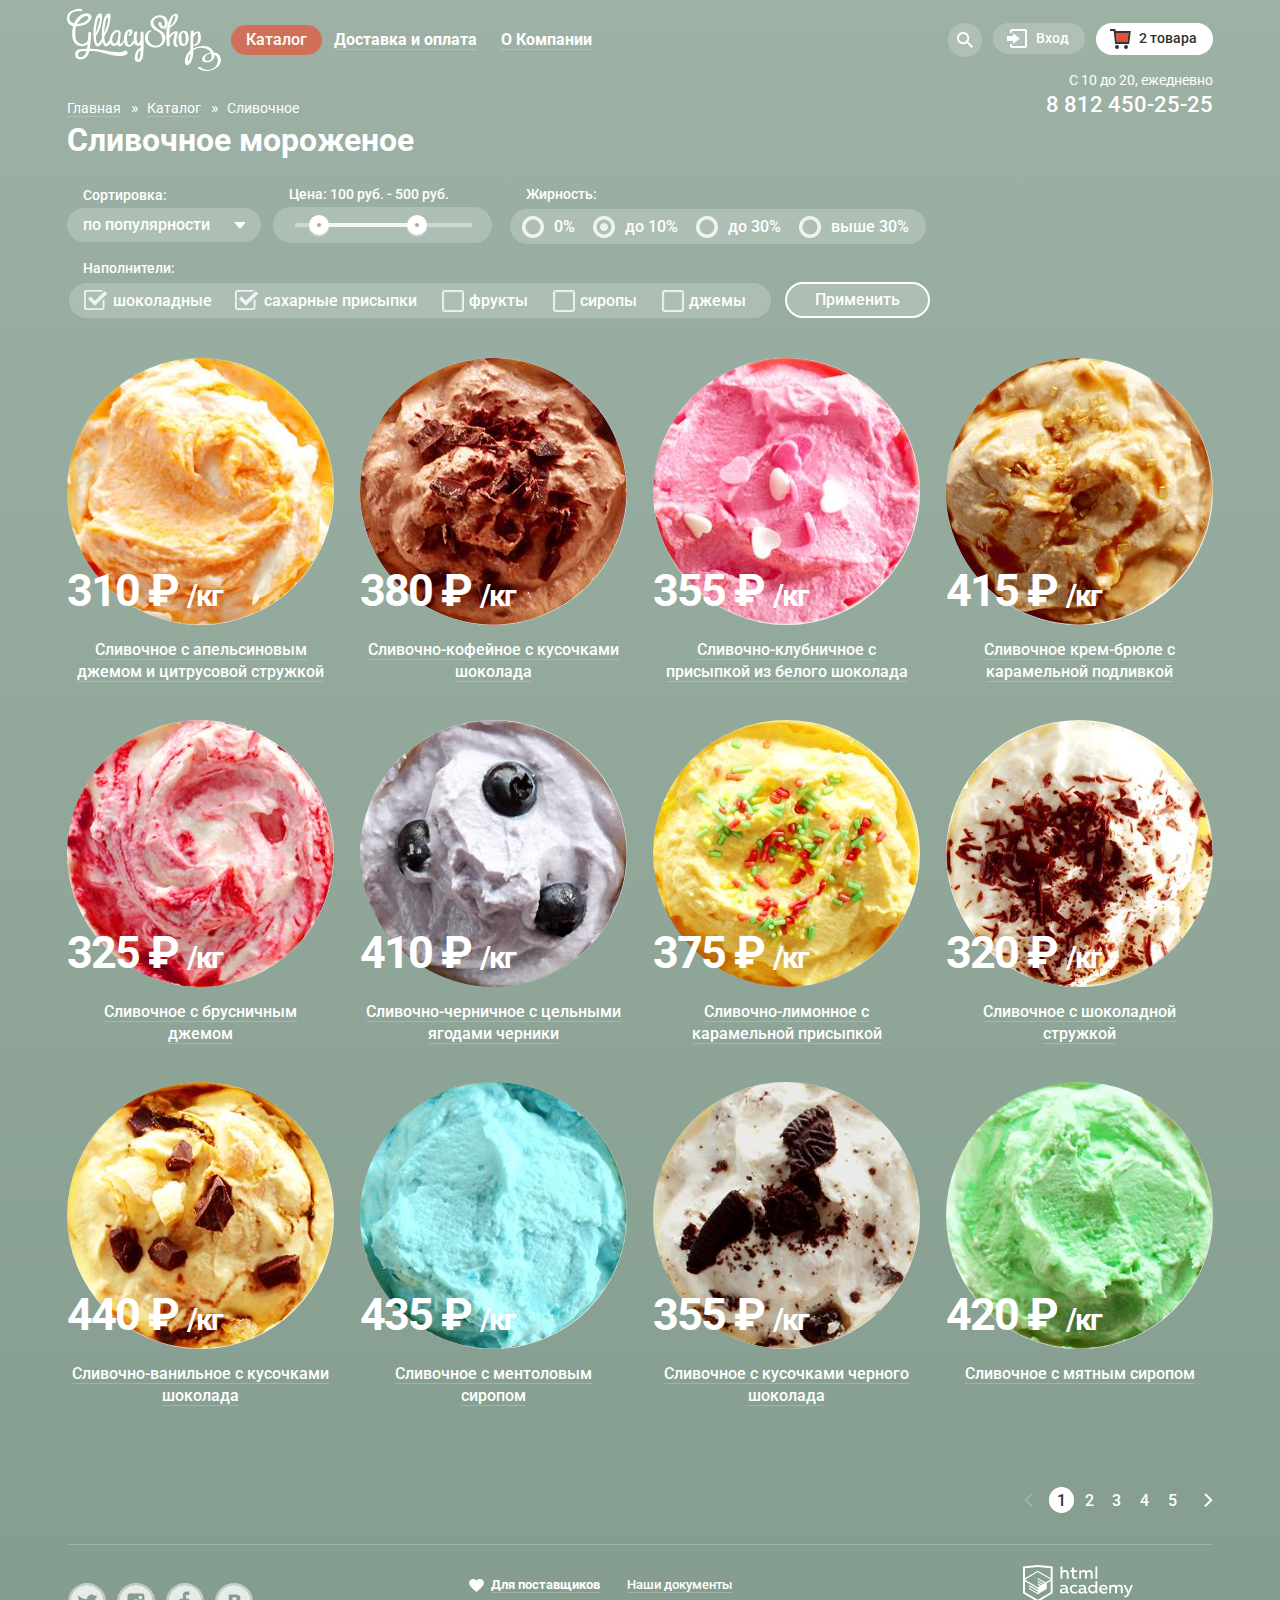
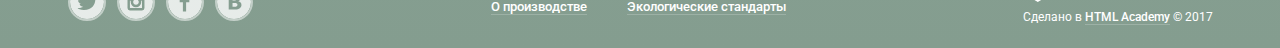
==== commit 954fac32: "Подключает min.normalize.css" ====
--- a/catalog.html
+++ b/catalog.html
@@ -1,410 +1,514 @@
 <!DOCTYPE html>
 <html lang="ru">
-
-<head>
-	<meta charset="utf-8">
-	<title>HTML Academy: Глейси - Каталог</title>
-	<link href="https://fonts.googleapis.com/css?family=Roboto:400,500,700&amp;subset=cyrillic" rel="stylesheet">
-	<link rel="stylesheet" href="css/normalize.css">
-	<link rel="stylesheet" href="css/style.css">
-	<link rel="stylesheet" href="css/min.style.css">
-	<link rel="icon" href="img/favicon.ico" type="image/x-icon">
-	<link rel="shortcut icon" href="img/favicon.ico" type="image/x-icon">
-</head>
-
-<body>
-	<div class="site-wrapper inner">
-		<div class="wrapper">
-			<header class="main-header">
-				<nav class="main-navigation">
-					<a class="main-header-logo" href="index.html"><img src="img/logo.svg" alt="logo" width="154" height="64"></a>
-					<ul class="site-navigation">
-						<li class="site-navigation-item first current">
-							<a class="site-navigation-link active" href="ice-cream.html">Каталог</a>
-							<ul class="catalog-navigation">
-								<li class="catalog-navigation-item first"><a class="catalog-navigation-link" href="new-items.html">Новинки</a></li>
-								<li class="catalog-navigation-item active"><a class="catalog-navigation-link" href="catalog.html">Сливочное</a></li>
-								<li class="catalog-navigation-item"><a class="catalog-navigation-link" href="sorbet.html">Щербеты</a></li>
-								<li class="catalog-navigation-item"><a class="catalog-navigation-link" href="fruit-ice.html">Фруктовый лед</a></li>
-								<li class="catalog-navigation-item last"><a class="catalog-navigation-link" href="melorin.html">Мелорин</a></li>
-							</ul>
-						</li>
-						<li class="site-navigation-item">
-							<a class="site-navigation-link" href="delivery.html">Доставка и оплата</a>
-						</li>
-						<li class="site-navigation-item">
-							<a class="site-navigation-link" href="about.html">О Компании</a>
-						</li>
-					</ul>
-				</nav>
-				<div class="header-actions">
-					<div class="main-header-search">
-						<a class="search-link" href="#">
-							Поиск
-							<svg version="1.1" xmlns="http://www.w3.org/2000/svg" xmlns:xlink="http://www.w3.org/1999/xlink" x="0px" y="0px" width="17px" height="17px" viewBox="0 0 17 17" enable-background="new 0 0 17 17" xml:space="preserve">
-							<g>
-								<path fill="currentColor" d="M16.958,15.527L11.75,10.32C12.533,9.247,13,7.93,13,6.5C13,2.91,10.09,0,6.5,0S0,2.91,0,6.5
-									S2.91,13,6.5,13c1.438,0,2.763-0.473,3.839-1.263l5.205,5.204L16.958,15.527z M6.5,11C4.019,11,2,8.981,2,6.5S4.019,2,6.5,2
-									S11,4.019,11,6.5S8.981,11,6.5,11z"/>
-							</g>
-							</svg>
+	<head>
+		<meta charset="utf-8">
+		<title>HTML Academy: Глейси - Каталог</title>
+		<link href="https://fonts.googleapis.com/css?family=Roboto:400,500,700&amp;subset=cyrillic" rel="stylesheet">
+		<link rel="stylesheet" href="css/normalize.css">
+		<link rel="stylesheet" href="css/style.css">
+		<link rel="stylesheet" href="css/min.style.css">
+		<link rel="icon" href="img/favicon.ico" type="image/x-icon">
+		<link rel="shortcut icon" href="img/favicon.ico" type="image/x-icon">
+	</head>
+	<body>
+		<div class="site-wrapper inner">
+			<div class="wrapper">
+				<header class="main-header">
+					<nav class="main-navigation">
+						<a class="main-header-logo" href="index.html">
+							<img src="img/logo.svg" alt="logo" width="154" height="64">
 						</a>
-						<form class="search-form" action="https://echo.htmlacademy.ru" method="post">
-							<label for="search"><span class="visually-hidden">Поиск</span></label>
-							<input id="search" type="text" name="search" placeholder="Что ищем?">
-						</form>
+						<ul class="site-navigation">
+							<li class="site-navigation-item first current">
+								<a class="site-navigation-link active" href="ice-cream.html">Каталог</a>
+								<ul class="catalog-navigation">
+									<li class="catalog-navigation-item first">
+										<a class="catalog-navigation-link" href="new-items.html">Новинки</a>
+									</li>
+									<li class="catalog-navigation-item active">
+										<a class="catalog-navigation-link" href="catalog.html">Сливочное</a>
+									</li>
+									<li class="catalog-navigation-item">
+										<a class="catalog-navigation-link" href="sorbet.html">Щербеты</a>
+									</li>
+									<li class="catalog-navigation-item">
+										<a class="catalog-navigation-link" href="fruit-ice.html">Фруктовый лед</a>
+									</li>
+									<li class="catalog-navigation-item last">
+										<a class="catalog-navigation-link" href="melorin.html">Мелорин</a>
+									</li>
+								</ul>
+							</li>
+							<li class="site-navigation-item">
+								<a class="site-navigation-link" href="delivery.html">Доставка и оплата</a>
+							</li>
+							<li class="site-navigation-item">
+								<a class="site-navigation-link" href="about.html">О Компании</a>
+							</li>
+						</ul>
+					</nav>
+					<div class="header-actions">
+						<div class="main-header-search">
+							<a class="search-link" href="#">
+								Поиск
+								<svg version="1.1" xmlns="http://www.w3.org/2000/svg" xmlns:xlink="http://www.w3.org/1999/xlink" x="0px" y="0px" width="17px" height="17px" viewBox="0 0 17 17" enable-background="new 0 0 17 17" xml:space="preserve">
+									<g>
+										<path fill="currentColor" d="M16.958,15.527L11.75,10.32C12.533,9.247,13,7.93,13,6.5C13,2.91,10.09,0,6.5,0S0,2.91,0,6.5
+											S2.91,13,6.5,13c1.438,0,2.763-0.473,3.839-1.263l5.205,5.204L16.958,15.527z M6.5,11C4.019,11,2,8.981,2,6.5S4.019,2,6.5,2
+											S11,4.019,11,6.5S8.981,11,6.5,11z"/>
+									</g>
+								</svg>
+							</a>
+							<form class="search-form" action="https://echo.htmlacademy.ru" method="post">
+								<label for="search">
+									<span class="visually-hidden">Поиск</span>
+								</label>
+								<input id="search" type="text" name="search" placeholder="Что ищем?">
+							</form>
+						</div>
+						<div class="header-login">
+							<a class="login-link" href="login.html">
+								<svg version="1.1" xmlns="http://www.w3.org/2000/svg" xmlns:xlink="http://www.w3.org/1999/xlink" x="0px" y="0px" width="21px" height="19px" viewBox="0 0 21 19" enable-background="new 0 0 21 19" xml:space="preserve">
+									<g>
+										<polygon fill="currentColor" points="6,14.875 12.917,9.5 6,4.125 6,7.042 -0.042,7.042 -0.042,11.959 6,11.959 	"/>
+										<path fill="currentColor" d="M18,0H5C3.9,0,3,0.9,3,2v2h2V2h13v15H5v-2H3v2c0,1.1,0.9,2,2,2h13c1.1,0,2-0.9,2-2V2C20,0.9,19.1,0,18,0z"
+											/>
+									</g>
+								</svg>
+								Вход
+							</a>
+							<section class="modal modal-login">
+								<h2 class="visually-hidden">Личный кабинет</h2>
+								<form class="login-form" action="https://echo.htmlacademy.ru" method="post">
+									<p class="login-item">
+										<label class="visually-hidden" for="user-email">Email</label>
+										<input class="login-email" id="user-email" type="email" name="email" placeholder="Электронная почта">
+									</p>
+									<p class="login-item">
+										<label class="visually-hidden" for="user-password">Пароль</label>
+										<input class="login-password" id="user-password" type="password" name="password" placeholder="Пароль">
+									</p>
+									<button class="button" type="submit">Войти</button>
+									<ul class="login-password-info">
+										<li>
+											<a class="restore" href="#">Забыли пароль?</a>
+										</li>
+										<li>
+											<a class="registration" href="#">Новая регистрация</a>
+										</li>
+									</ul>
+								</form>
+							</section>
+						</div>
+						<div class="cart-container">
+							<a class="cart-form active" href="cart.html">
+								<svg version="1.1" xmlns="http://www.w3.org/2000/svg" xmlns:xlink="http://www.w3.org/1999/xlink" x="0px" y="0px" width="21px" height="20px" viewBox="0 0 21 20" enable-background="new 0 0 21 20" xml:space="preserve">
+									<polygon fill="#E84D37" points="5.888,4.031 6.922,13 17.372,13 18.548,4.031 "/>
+									<circle fill="#343434" cx="6.984" cy="18" r="2"/>
+									<circle fill="#343434" cx="15.984" cy="18" r="2"/>
+									<path fill="#343434" d="M5.657,2.031L5.422,0H0v2h3.64l1.5,13h13.988l1.699-12.969H5.657z M17.372,13H6.922L5.888,4.031h12.66	L17.372,13z"/>
+								</svg>
+								2 товара
+							</a>
+							<section class="cart-full">
+								<h2 class="visually-hidden">Содержимое корзины</h2>
+								<div class="cart-items">
+									<div class="cart-item">
+										<div class="cart-item-photo">
+											<img src="img/popular-item-small-1.jpg" alt="" width="33" height="33">
+										</div>
+										<div class="cart-item-name first">Пломбир с апельсиновым джемом</div>
+										<div class="cart-item-volume">1,5 кг х 
+											<span class="cart-item-pure-price">200 руб.</span>
+										</div>
+										<div class="cart-item-price">300 руб.</div>
+										<button class="cart-item-delete visually-hidden" type="button">Убрать из корзины</button>
+									</div>
+									<div class="cart-item">
+										<div class="cart-item-photo">
+											<img src="img/popular-item-small-3.jpg" alt="" width="33" height="33">
+										</div>
+										<div class="cart-item-name second">Клубничный пломбир с присыпкой из белого шоколада</div>
+										<div class="cart-item-volume">1,5 кг х 
+											<span class="cart-item-pure-price">300 руб.</span>
+										</div>
+										<div class="cart-item-price">450 руб.</div>
+										<button class="cart-item-delete visually-hidden" type="button">Убрать из корзины</button>
+									</div>
+								</div>
+								<div class="cart-sum">Итого: 750 руб.</div>
+								<a class="cart-buy button" href="cart.html">Оформить заказ</a>
+							</section>
+						</div>
 					</div>
-					<div class="header-login">
-						<a class="login-link" href="login.html">
-							<svg version="1.1" xmlns="http://www.w3.org/2000/svg" xmlns:xlink="http://www.w3.org/1999/xlink" x="0px" y="0px" width="21px" height="19px" viewBox="0 0 21 19" enable-background="new 0 0 21 19" xml:space="preserve">
-							<g>
-								<polygon fill="currentColor" points="6,14.875 12.917,9.5 6,4.125 6,7.042 -0.042,7.042 -0.042,11.959 6,11.959 	"/>
-								<path fill="currentColor" d="M18,0H5C3.9,0,3,0.9,3,2v2h2V2h13v15H5v-2H3v2c0,1.1,0.9,2,2,2h13c1.1,0,2-0.9,2-2V2C20,0.9,19.1,0,18,0z"
-									/>
-							</g>
-							</svg>
-						Вход</a>
-						<section class="modal modal-login">
-							<h2 class="visually-hidden">Личный кабинет</h2>
-							<form class="login-form" action="https://echo.htmlacademy.ru" method="post">
-								<p class="login-item">
-									<label class="visually-hidden" for="user-email">Email</label>
-									<input class="login-email" id="user-email" type="email" name="email" placeholder="Электронная почта">
-								</p>
-								<p class="login-item">
-									<label class="visually-hidden" for="user-password">Пароль</label>
-									<input class="login-password" id="user-password" type="password" name="password" placeholder="Пароль">
-								</p>
-								<button class="button" type="submit">Войти</button>
-								<ul class="login-password-info">
-									<li><a class="restore" href="#">Забыли пароль?</a></li>
-									<li><a class="registration" href="#">Новая регистрация</a></li>
-								</ul>
-							</form>
-						</section>
-					</div>
-					<div class="cart-container">
-						<a class="cart-form active" href="cart.html">
-							<svg version="1.1" xmlns="http://www.w3.org/2000/svg" xmlns:xlink="http://www.w3.org/1999/xlink" x="0px" y="0px" width="21px" height="20px" viewBox="0 0 21 20" enable-background="new 0 0 21 20" xml:space="preserve">
-								<polygon fill="#E84D37" points="5.888,4.031 6.922,13 17.372,13 18.548,4.031 "/>
-								<circle fill="#343434" cx="6.984" cy="18" r="2"/>
-								<circle fill="#343434" cx="15.984" cy="18" r="2"/>
-								<path fill="#343434" d="M5.657,2.031L5.422,0H0v2h3.64l1.5,13h13.988l1.699-12.969H5.657z M17.372,13H6.922L5.888,4.031h12.66	L17.372,13z"/>
-							</svg>
-						2 товара</a>
-						<section class="cart-full">
-							<h2 class="visually-hidden">Содержимое корзины</h2>
-							<div class="cart-items">
-								<div class="cart-item">
-									<div class="cart-item-photo"><img src="img/popular-item-small-1.jpg" alt="" width="33" height="33"></div>
-									<div class="cart-item-name first">Пломбир с апельсиновым джемом</div>
-									<div class="cart-item-volume">1,5 кг х <span class="cart-item-pure-price">200 руб.</span></div>
-									<div class="cart-item-price">300 руб.</div>
-									<button class="cart-item-delete visually-hidden" type="button">Убрать из корзины</button>
-								</div>
-								<div class="cart-item">
-									<div class="cart-item-photo"><img src="img/popular-item-small-3.jpg" alt="" width="33" height="33"></div>
-									<div class="cart-item-name second">Клубничный пломбир с присыпкой из белого шоколада</div>
-									<div class="cart-item-volume">1,5 кг х <span class="cart-item-pure-price">300 руб.</span></div>
-									<div class="cart-item-price">450 руб.</div>
-									<button class="cart-item-delete visually-hidden" type="button">Убрать из корзины</button>
-								</div>
-							</div>
-							<div class="cart-sum">Итого: 750 руб.</div>
-							<a class="cart-buy button" href="cart.html">Оформить заказ</a>
-						</section>
+				</header>
+				<div class="header-contacts-wrapper">
+					<div class="header-contacts">
+						<span class="contacts-time">С 10 до 20, ежедневно</span>
+						<a href="tel:+78124502525" class="contacts-phone">8&nbsp;812&nbsp;450-25-25</a>
 					</div>
 				</div>
-			</header>
-			<div class="header-contacts-wrapper">
-				<div class="header-contacts">
-					<span class="contacts-time">С 10 до 20, ежедневно</span>
-					<a href="tel:+78124502525" class="contacts-phone">8&nbsp;812&nbsp;450-25-25</a>
-				</div>
-			</div>
-			<main class="container">
-				<ul class="breadcrumbs">
-					<li><a href="index.html">Главная</a></li>
-					<li><a href="catalog.html">Каталог</a></li>
-					<li class="breadcrumbs-current"><span>Сливочное</span></li>
-				</ul>
-				<h1 class="page-title">Сливочное мороженое</h1>
-				<section class="filters">
-					<h2 class="visually-hidden">Фильтр товаров</h2>
-					<form class="filter" method="get" action="https://echo.htmlacademy.ru">
-						<div class="sorting-wrapper">
-							<div class="sorting-name">Сортировка:</div>
-							<select name="sorting">
-			          			<option value="popular" selected="selected">по популярности</option>
-			          			<option value="price-ascending">сначала недорогие</option>
-			          			<option value="price-descending">сначала дорогие</option>
-			          			<option value="fat-content">по жирности</option>
-			          		</select>
-						</div>
-						<div class="pricebar-wrapper">
-							<fieldset class="pricebar-item">
-								<legend>Цена: 100 руб. - 500 руб.</legend>
-								<div class="range-filter">
-									<div class="range-pricebar-controls">
-										<div class="scale">
-											<div class="bar"></div>
+				<main class="container">
+					<ul class="breadcrumbs">
+						<li>
+							<a href="index.html">Главная</a>
+						</li>
+						<li>
+							<a href="catalog.html">Каталог</a>
+						</li>
+						<li class="breadcrumbs-current">
+							<span>Сливочное</span>
+						</li>
+					</ul>
+					<h1 class="page-title">Сливочное мороженое</h1>
+					<section class="filters">
+						<h2 class="visually-hidden">Фильтр товаров</h2>
+						<form class="filter" method="get" action="https://echo.htmlacademy.ru">
+							<div class="sorting-wrapper">
+								<div class="sorting-name">Сортировка:</div>
+								<select name="sorting">
+									<option value="popular" selected="selected">по популярности</option>
+									<option value="price-ascending">сначала недорогие</option>
+									<option value="price-descending">сначала дорогие</option>
+									<option value="fat-content">по жирности</option>
+								</select>
+							</div>
+							<div class="pricebar-wrapper">
+								<fieldset class="pricebar-item">
+									<legend>Цена: 100 руб. - 500 руб.</legend>
+									<div class="range-filter" tabindex="0">
+										<div class="range-pricebar-controls">
+											<div class="scale">
+												<div class="bar"></div>
+											</div>
+											<div class="toggle toggle-min"></div>
+											<div class="toggle toggle-max"></div>
 										</div>
-										<div class="toggle toggle-min"></div>
-										<div class="toggle toggle-max"></div>
 									</div>
-								</div>
+								</fieldset>
+							</div>
+							<fieldset class="fatness">
+								<legend>Жирность:</legend>
+								<ul class="fatness-wrapper">
+									<li class="filter-option" tabindex="0">
+										<label for="filter-zero">
+											<input class="visually-hidden filter-input filter-input-radio" type="radio" name="fat-content" value="zero-percent" id="filter-zero">
+											<span class="radio-custom"></span>
+											<span class="label">0%</span>
+										</label>
+									</li>
+									<li class="filter-option" tabindex="0">
+										<label for="filter-ten">
+											<input class="visually-hidden filter-input filter-input-radio" type="radio" name="fat-content" value="ten-percent" id="filter-ten" checked>
+											<span class="radio-custom"></span>
+											<span class="label">до 10%</span>
+										</label>
+									</li>
+									<li class="filter-option" tabindex="0">
+										<label for="filter-thirty">
+											<input class="visually-hidden filter-input filter-input-radio" type="radio" name="fat-content" value="thirty-percent" id="filter-thirty">
+											<span class="radio-custom"></span>
+											<span class="label">до 30%</span>
+										</label>
+									</li>
+									<li class="filter-option" tabindex="0">
+										<label for="filter-over-thirty">
+											<input class="visually-hidden filter-input filter-input-radio" type="radio" name="fat-content" value="over-thirty-percent" id="filter-over-thirty">
+											<span class="radio-custom"></span>
+											<span class="label">выше 30%</span>
+										</label>
+									</li>
+								</ul>
 							</fieldset>
-						</div>
-						<fieldset class="fatness">
-							<legend>Жирность:</legend>
-							<ul class="fatness-wrapper">
-								<li class="filter-option">
-									<label for="filter-zero">
-										<input class="visually-hidden filter-input filter-input-radio" type="radio" name="fat-content" value="zero-percent" id="filter-zero">
-										<span class="radio-custom"></span>
-										<span class="label">0%</span>
-									</label>
+							<fieldset class="filling">
+								<legend>Наполнители:</legend>
+								<ul class="filling-wrapper">
+									<li class="filter-option" tabindex="0">
+										<label for="filter-chocolate">
+											<input class="visually-hidden filter-input filter-input-checkbox" type="checkbox" name="chocolate" id="filter-chocolate" checked>
+											<span class="checkbox-custom"></span>
+											<span class="label">шоколадные</span>
+										</label>
+									</li>
+									<li class="filter-option" tabindex="0">
+										<label for="filter-sugar-powder">
+											<input class="visually-hidden filter-input filter-input-checkbox" type="checkbox" name="sugar-powder" id="filter-sugar-powder" checked>
+											<span class="checkbox-custom"></span>
+											<span class="label">сахарные присыпки</span>
+										</label>
+									</li>
+									<li class="filter-option" tabindex="0">
+										<label for="filter-fruit">
+											<input class="visually-hidden filter-input filter-input-checkbox" type="checkbox" name="fruit" id="filter-fruit">
+											<span class="checkbox-custom"></span>
+											<span class="label">фрукты</span>
+										</label>
+									</li>
+									<li class="filter-option" tabindex="0">
+										<label for="filter-syrup">
+											<input class="visually-hidden filter-input filter-input-checkbox" type="checkbox" name="syrup" id="filter-syrup">
+											<span class="checkbox-custom"></span>
+											<span class="label">сиропы</span>
+										</label>
+									</li>
+									<li class="filter-option" tabindex="0">
+										<label for="filter-jam">
+											<input class="visually-hidden filter-input filter-input-checkbox" type="checkbox" name="jam" id="filter-jam">
+											<span class="checkbox-custom"></span>
+											<span class="label">джемы</span>
+										</label>
+									</li>
+								</ul>
+							</fieldset>
+							<button type="submit" class="filter-button button">Применить</button>
+						</form>
+					</section>
+					<section class="catalog-items">
+						<h2 class="visually-hidden">Список мороженок</h2>
+						<ul class="catalog-list">
+							<li class="catalog-item">
+								<div class="catalog-item-wrapper"></div>
+								<img src="img/popular-item-1.jpg" alt="" class="catalog-photo" width="267" height="267">
+								<div class="catalog-price">310 &#8381;
+									<span class="catalog-price-type">/кг</span>
+								</div>
+								<div class="catalog-item-link">
+									<a href="#">Сливочное с апельсиновым джемом и цитрусовой стружкой</a>
+								</div>
+								<a href="catalog-item.html" class="catalog-quick-look button">Быстрый просмотр</a>
+							</li>
+							<li class="catalog-item">
+								<div class="catalog-item-wrapper"></div>
+								<img src="img/popular-item-2.jpg" alt="" class="catalog-photo" width="267" height="267">
+								<div class="catalog-price">380 &#8381;
+									<span class="catalog-price-type">/кг</span>
+								</div>
+								<div class="catalog-item-link">
+									<a href="#">Сливочно-кофейное с кусочками шоколада</a>
+								</div>
+								<a href="catalog-item.html" class="catalog-quick-look button">Быстрый просмотр</a>
+							</li>
+							<li class="catalog-item">
+								<div class="catalog-item-wrapper"></div>
+								<img src="img/popular-item-3.jpg" alt="" class="catalog-photo" width="267" height="267">
+								<div class="catalog-price">355 &#8381;
+									<span class="catalog-price-type">/кг</span>
+								</div>
+								<div class="catalog-item-link">
+									<a href="#">Сливочно-клубничное с присыпкой из белого шоколада</a>
+								</div>
+								<a href="catalog-item.html" class="catalog-quick-look button">Быстрый просмотр</a>
+							</li>
+							<li class="catalog-item">
+								<div class="catalog-item-wrapper"></div>
+								<img src="img/popular-item-4.jpg" alt="" class="catalog-photo" width="267" height="267">
+								<div class="catalog-price">415 &#8381;
+									<span class="catalog-price-type">/кг</span>
+								</div>
+								<div class="catalog-item-link">
+									<a href="#">Сливочное крем-брюле с карамельной подливкой</a>
+								</div>
+								<a href="catalog-item.html" class="catalog-quick-look button">Быстрый просмотр</a>
+							</li>
+							<li class="catalog-item">
+								<div class="catalog-item-wrapper"></div>
+								<img src="img/item-5.jpg" alt="" class="catalog-photo" width="267" height="267">
+								<div class="catalog-price">325 &#8381;
+									<span class="catalog-price-type">/кг</span>
+								</div>
+								<div class="catalog-item-link">
+									<a href="#">Сливочное с брусничным джемом</a>
+								</div>
+								<a href="catalog-item.html" class="catalog-quick-look button">Быстрый просмотр</a>
+							</li>
+							<li class="catalog-item">
+								<div class="catalog-item-wrapper"></div>
+								<img src="img/item-6.jpg" alt="" class="catalog-photo" width="267" height="267">
+								<div class="catalog-price">410 &#8381;
+									<span class="catalog-price-type">/кг</span>
+								</div>
+								<div class="catalog-item-link">
+									<a href="#">Сливочно-черничное с цельными ягодами черники</a>
+								</div>
+								<a href="catalog-item.html" class="catalog-quick-look button">Быстрый просмотр</a>
+							</li>
+							<li class="catalog-item">
+								<div class="catalog-item-wrapper"></div>
+								<img src="img/item-7.jpg" alt="" class="catalog-photo" width="267" height="267">
+								<div class="catalog-price">375 &#8381;
+									<span class="catalog-price-type">/кг</span>
+								</div>
+								<div class="catalog-item-link">
+									<a href="#">Сливочно-лимонное с карамельной присыпкой</a>
+								</div>
+								<a href="catalog-item.html" class="catalog-quick-look button">Быстрый просмотр</a>
+							</li>
+							<li class="catalog-item">
+								<div class="catalog-item-wrapper"></div>
+								<img src="img/item-8.jpg" alt="" class="catalog-photo" width="267" height="267">
+								<div class="catalog-price">320 &#8381;
+									<span class="catalog-price-type">/кг</span>
+								</div>
+								<div class="catalog-item-link">
+									<a href="#">Сливочное с шоколадной стружкой</a>
+								</div>
+								<a href="catalog-item.html" class="catalog-quick-look button">Быстрый просмотр</a>
+							</li>
+							<li class="catalog-item">
+								<div class="catalog-item-wrapper"></div>
+								<img src="img/item-9.jpg" alt="" class="catalog-photo" width="267" height="267">
+								<div class="catalog-price">440 &#8381;
+									<span class="catalog-price-type">/кг</span>
+								</div>
+								<div class="catalog-item-link">
+									<a href="#">Сливочно-ванильное с кусочками шоколада</a>
+								</div>
+								<a href="catalog-item.html" class="catalog-quick-look button">Быстрый просмотр</a>
+							</li>
+							<li class="catalog-item">
+								<div class="catalog-item-wrapper"></div>
+								<img src="img/item-10.jpg" alt="" class="catalog-photo" width="267" height="267">
+								<div class="catalog-price">435 &#8381;
+									<span class="catalog-price-type">/кг</span>
+								</div>
+								<div class="catalog-item-link">
+									<a href="#">Сливочноe с ментоловым сиропом</a>
+								</div>
+								<a href="catalog-item.html" class="catalog-quick-look button">Быстрый просмотр</a>
+							</li>
+							<li class="catalog-item">
+								<div class="catalog-item-wrapper"></div>
+								<img src="img/item-11.jpg" alt="" class="catalog-photo" width="267" height="267">
+								<div class="catalog-price">355 &#8381;
+									<span class="catalog-price-type">/кг</span>
+								</div>
+								<div class="catalog-item-link">
+									<a href="#">Сливочное с кусочками черного шоколада</a>
+								</div>
+								<a href="catalog-item.html" class="catalog-quick-look button">Быстрый просмотр</a>
+							</li>
+							<li class="catalog-item">
+								<div class="catalog-item-wrapper"></div>
+								<img src="img/item-12.jpg" alt="" class="catalog-photo" width="267" height="267">
+								<div class="catalog-price">420 &#8381;
+									<span class="catalog-price-type">/кг</span>
+								</div>
+								<div class="catalog-item-link">
+									<a href="#">Сливочное с мятным сиропом</a>
+								</div>
+								<a href="catalog-item.html" class="catalog-quick-look button">Быстрый просмотр</a>
+							</li>
+						</ul>
+					</section>
+					<section class="pagination-wrapper">
+						<h2 class="visually-hidden">Пагинация</h2>
+						<ul class="pagination-list">
+							<li class="pagination-item">
+								<a href="#" class="prev">
+									<svg xmlns="http://www.w3.org/2000/svg" xmlns:xlink="http://www.w3.org/1999/xlink" preserveAspectRatio="xMidYMid" width="9" height="14" viewBox="0 0 9 14">
+										<image xlink:href="[data-uri]" width="9" height="14"/>
+									</svg>
+								</a>
+							</li>
+							<li class="pagination-item pagination-item-current">
+								<a>1</a>
+							</li>
+							<li class="pagination-item">
+								<a href="#">2</a>
+							</li>
+							<li class="pagination-item">
+								<a href="#">3</a>
+							</li>
+							<li class="pagination-item">
+								<a href="#">4</a>
+							</li>
+							<li class="pagination-item">
+								<a href="#">5</a>
+							</li>
+							<li class="pagination-item">
+								<a href="#" class="next">
+									<svg xmlns="http://www.w3.org/2000/svg" xmlns:xlink="http://www.w3.org/1999/xlink" preserveAspectRatio="xMidYMid" width="9" height="14" viewBox="0 0 9 14">
+										<image xlink:href="[data-uri]" width="9" height="14"/>
+									</svg>
+								</a>
+							</li>
+						</ul>
+					</section>
+				</main>
+				<footer>
+					<ul class="social-links">
+						<li>
+							<a class="social-button tw" href="https://twitter.com" target="_blank">
+								<span class="visually-hidden">Twitter</span>
+								<svg xmlns="http://www.w3.org/2000/svg" width="32" height="32" viewBox="0 0 32 32">
+									<path fill="#849d8f" d="M16 0C7.164 0 0 7.164 0 16c0 8.837 7.164 16 16 16 8.837 0 16-7.163 16-16 0-8.836-7.163-16-16-16zm7.944 12.809c-.251 6.516-3.463 10.832-10.992 10.702h-.486c-.447 0-4.543-.443-5.344-1.823 2.479.19 4.247-.406 5.12-1.136-1.048-.289-2.923-.461-3.251-2.848.384.104.618.221 1.299.113-1.307-.824-2.758-1.519-2.679-3.643.311.317 1.164.518 1.46.457-.768-.233-2.149-3.244-.974-4.781 1.984 1.79 4.075 3.482 7.804 3.643.227-2.214 1.24-3.699 3.168-4.325 1.84-.479 3.255.26 3.901 1.138.737-.224 1.453-.466 2.193-.685-.004.833-.569 1.463-.935 1.709.747.165 1.423-.475 1.423-.475-.184.963-1.094 1.725-1.707 1.954z"/>
+								</svg>
+							</a>
+						</li>
+						<li>
+							<a class="social-button ig" href="https://instagram.com" target="_blank">
+								<span class="visually-hidden">Instagram</span>
+								<svg xmlns="http://www.w3.org/2000/svg" width="32" height="32" viewBox="0 0 32 32">
+									<g fill="#FFF">
+										<path d="M20.916 16a4.938 4.938 0 1 1-9.877 0c0-.394.051-.773.138-1.14h-.897v6.838h11.396V14.86h-.897c.086.367.137.746.137 1.14z"/>
+										<path d="M15.978 18.659c1.466 0 2.659-1.193 2.659-2.659s-1.193-2.659-2.659-2.659c-1.466 0-2.659 1.193-2.659 2.659s1.192 2.659 2.659 2.659zM18.637 10.302h3.039v3.039h-3.039z"/>
+										<path d="M16 0C7.164 0 0 7.164 0 16c0 8.837 7.164 16 16 16 8.837 0 16-7.163 16-16 0-8.836-7.163-16-16-16zm7.955 21.698a2.285 2.285 0 0 1-2.279 2.279H10.279A2.285 2.285 0 0 1 8 21.698V10.302a2.286 2.286 0 0 1 2.279-2.279h11.396a2.286 2.286 0 0 1 2.279 2.279v11.396z"/>
+									</g>
+								</svg>
+							</a>
+						</li>
+						<li>
+							<a class="social-button fb" href="https://facebook.com" target="_blank">
+								<span class="visually-hidden">Facebook</span>
+								<svg xmlns="http://www.w3.org/2000/svg" width="32" height="32" viewBox="0 0 32 32">
+									<path fill="#FFF" d="M16 0C7.164 0 0 7.163 0 16s7.164 16 16 16c8.837 0 16-7.164 16-16S24.837 0 16 0zm4.062 9.455h-3.021v3.444h3.021v3.445h-3.021v8.61H14.02v-8.61H11v-3.445h3.021V9.455c0-1.902 1.353-3.445 3.021-3.445h3.021v3.445z"/>
+								</svg>
+							</a>
+						</li>
+						<li>
+							<a class="social-button vk" href="https://vk.com" target="_blank">
+								<span class="visually-hidden">VK</span>
+								<svg xmlns="http://www.w3.org/2000/svg" width="32" height="32" viewBox="0 0 32 32">
+									<g fill="#FFF">
+										<path d="M16.637 14.495c.402-.019.719-.082.951-.188.326-.145.54-.33.641-.559.101-.229.15-.496.15-.797 0-.232-.058-.465-.174-.697-.116-.232-.322-.405-.617-.517-.264-.1-.592-.155-.984-.165a76.242 76.242 0 0 0-1.652-.014h-.339v2.965h.565c.571 0 1.057-.009 1.459-.028zM18.118 17.084c-.282-.081-.672-.125-1.166-.132a127.97 127.97 0 0 0-1.55-.009h-.79v3.493h.264c1.014 0 1.74-.003 2.18-.009a3.2 3.2 0 0 0 1.212-.245c.377-.157.633-.364.774-.625s.214-.562.214-.9c0-.446-.088-.788-.261-1.03-.17-.241-.464-.423-.877-.543z"/>
+										<path d="M16 0C7.164 0 0 7.164 0 16c0 8.837 7.164 16 16 16 8.837 0 16-7.163 16-16 0-8.836-7.163-16-16-16zm6.602 20.531a3.73 3.73 0 0 1-1.124 1.327c-.552.415-1.161.71-1.823.886s-1.501.264-2.519.264h-6.121V8.987h5.443c1.13 0 1.957.038 2.48.113a5.126 5.126 0 0 1 1.561.5c.533.27.929.632 1.189 1.087.26.455.392.975.392 1.558 0 .678-.179 1.278-.536 1.795-.358.518-.863.92-1.517 1.208v.075c.917.182 1.642.559 2.179 1.13.537.571.807 1.325.807 2.261 0 .678-.138 1.283-.411 1.817z"/>
+									</g>
+								</svg>
+							</a>
+						</li>
+					</ul>
+					<div class="footer-navigation-container">
+						<div class="footer-navigation-wrapper">
+							<ul class="footer-navigation">
+								<li class="first">
+									<a href="for-dealers.html">Для поставщиков</a>
 								</li>
-								<li class="filter-option">
-									<label for="filter-ten">
-										<input class="visually-hidden filter-input filter-input-radio" type="radio" name="fat-content" value="ten-percent" id="filter-ten" checked>
-										<span class="radio-custom"></span>
-										<span class="label">до 10%</span>
-									</label>
-								</li>
-								<li class="filter-option">
-									<label for="filter-thirty">
-										<input class="visually-hidden filter-input filter-input-radio" type="radio" name="fat-content" value="thirty-percent" id="filter-thirty">
-										<span class="radio-custom"></span>
-										<span class="label">до 30%</span>
-									</label>
-								</li>
-								<li class="filter-option">
-									<label for="filter-over-thirty">
-										<input class="visually-hidden filter-input filter-input-radio" type="radio" name="fat-content" value="over-thirty-percent" id="filter-over-thirty">
-										<span class="radio-custom"></span>
-										<span class="label">выше 30%</span>
-									</label>
+								<li>
+									<a href="production.html">О производстве</a>
 								</li>
 							</ul>
-						</fieldset>
-						<fieldset class="filling">
-							<legend>Наполнители:</legend>
-							<ul class="filling-wrapper">
-								<li class="filter-option">
-									<label for="filter-chocolate">
-										<input class="visually-hidden filter-input filter-input-checkbox" type="checkbox" name="chocolate" id="filter-chocolate" checked>
-										<span class="checkbox-custom"></span>
-										<span class="label">шоколадные</span>
-									</label>
+						</div>
+						<div class="footer-navigation-wrapper">
+							<ul class="footer-navigation">
+								<li>
+									<a href="documents.html">Наши документы</a>
 								</li>
-								<li class="filter-option">
-									<label for="filter-sugar-powder">
-										<input class="visually-hidden filter-input filter-input-checkbox" type="checkbox" name="sugar-powder" id="filter-sugar-powder" checked>
-										<span class="checkbox-custom"></span>
-										<span class="label">сахарные присыпки</span>
-									</label>
-								</li>
-								<li class="filter-option">
-									<label for="filter-fruit">
-										<input class="visually-hidden filter-input filter-input-checkbox" type="checkbox" name="fruit" id="filter-fruit">
-										<span class="checkbox-custom"></span>
-										<span class="label">фрукты</span>
-									</label>
-								</li>
-								<li class="filter-option">
-									<label for="filter-syrup">
-										<input class="visually-hidden filter-input filter-input-checkbox" type="checkbox" name="syrup" id="filter-syrup">
-										<span class="checkbox-custom"></span>
-										<span class="label">сиропы</span>
-									</label>
-								</li>
-								<li class="filter-option">
-									<label for="filter-jam">
-										<input class="visually-hidden filter-input filter-input-checkbox" type="checkbox" name="jam" id="filter-jam">
-										<span class="checkbox-custom"></span>
-										<span class="label">джемы</span>
-									</label>
+								<li>
+									<a href="eco-standarts.html">Экологические стандарты</a>
 								</li>
 							</ul>
-						</fieldset>
-						<button type="submit" class="filter-button button">Применить</button>
-					</form>
-				</section>
-				<section class="catalog-items">
-					<h2 class="visually-hidden">Список мороженок</h2>
-					<ul class="catalog-list">
-						<li class="catalog-item">
-							<div class="catalog-item-wrapper"></div>
-							<img src="img/popular-item-1.jpg" alt="" class="catalog-photo" width="267" height="267">
-							<div class="catalog-price">
-								310 &#8381;<span class="catalog-price-type">/кг</span>
-							</div>
-							<div class="catalog-item-link">
-								<a href="#">Сливочное с апельсиновым джемом и цитрусовой стружкой</a>
-							</div>
-							<a href="catalog-item.html" class="catalog-quick-look button">Быстрый просмотр</a>
-						</li>
-						<li class="catalog-item">
-							<div class="catalog-item-wrapper"></div>
-							<img src="img/popular-item-2.jpg" alt="" class="catalog-photo" width="267" height="267">
-							<div class="catalog-price">380 &#8381;<span class="catalog-price-type">/кг</span></div>
-							<div class="catalog-item-link">
-								<a href="#">Сливочно-кофейное с кусочками шоколада</a>
-							</div>
-							<a href="catalog-item.html" class="catalog-quick-look button">Быстрый просмотр</a>
-						</li>
-						<li class="catalog-item">
-							<div class="catalog-item-wrapper"></div>
-							<img src="img/popular-item-3.jpg" alt="" class="catalog-photo" width="267" height="267">
-							<div class="catalog-price">355 &#8381;<span class="catalog-price-type">/кг</span></div>
-							<div class="catalog-item-link">
-								<a href="#">Сливочно-клубничное с присыпкой из белого шоколада</a>
-							</div>
-							<a href="catalog-item.html" class="catalog-quick-look button">Быстрый просмотр</a>
-						</li>
-						<li class="catalog-item">
-							<div class="catalog-item-wrapper"></div>
-							<img src="img/popular-item-4.jpg" alt="" class="catalog-photo" width="267" height="267">
-							<div class="catalog-price">415 &#8381;<span class="catalog-price-type">/кг</span></div>
-							<div class="catalog-item-link">
-								<a href="#">Сливочное крем-брюле с карамельной подливкой</a>
-							</div>
-							<a href="catalog-item.html" class="catalog-quick-look button">Быстрый просмотр</a>
-						</li>
-						<li class="catalog-item">
-							<div class="catalog-item-wrapper"></div>
-							<img src="img/item-5.jpg" alt="" class="catalog-photo" width="267" height="267">
-							<div class="catalog-price">325 &#8381;<span class="catalog-price-type">/кг</span></div>
-							<div class="catalog-item-link">
-								<a href="#">Сливочное с брусничным джемом</a>
-							</div>
-							<a href="catalog-item.html" class="catalog-quick-look button">Быстрый просмотр</a>
-						</li>
-						<li class="catalog-item">
-							<div class="catalog-item-wrapper"></div>
-							<img src="img/item-6.jpg" alt="" class="catalog-photo" width="267" height="267">
-							<div class="catalog-price">410 &#8381;<span class="catalog-price-type">/кг</span></div>
-							<div class="catalog-item-link">
-								<a href="#">Сливочно-черничное с цельными ягодами черники</a>
-							</div>
-							<a href="catalog-item.html" class="catalog-quick-look button">Быстрый просмотр</a>
-						</li>
-						<li class="catalog-item">
-							<div class="catalog-item-wrapper"></div>
-							<img src="img/item-7.jpg" alt="" class="catalog-photo" width="267" height="267">
-							<div class="catalog-price">375 &#8381;<span class="catalog-price-type">/кг</span></div>
-							<div class="catalog-item-link">
-								<a href="#">Сливочно-лимонное с карамельной присыпкой</a>
-							</div>
-							<a href="catalog-item.html" class="catalog-quick-look button">Быстрый просмотр</a>
-						</li>
-						<li class="catalog-item">
-							<div class="catalog-item-wrapper"></div>
-							<img src="img/item-8.jpg" alt="" class="catalog-photo" width="267" height="267">
-							<div class="catalog-price">320 &#8381;<span class="catalog-price-type">/кг</span></div>
-							<div class="catalog-item-link">
-								<a href="#">Сливочное с шоколадной стружкой</a>
-							</div>
-							<a href="catalog-item.html" class="catalog-quick-look button">Быстрый просмотр</a>
-						</li>
-						<li class="catalog-item">
-							<div class="catalog-item-wrapper"></div>
-							<img src="img/item-9.jpg" alt="" class="catalog-photo" width="267" height="267">
-							<div class="catalog-price">440 &#8381;<span class="catalog-price-type">/кг</span></div>
-							<div class="catalog-item-link">
-								<a href="#">Сливочно-ванильное с кусочками шоколада</a>
-							</div>
-							<a href="catalog-item.html" class="catalog-quick-look button">Быстрый просмотр</a>
-						</li>
-						<li class="catalog-item">
-							<div class="catalog-item-wrapper"></div>
-							<img src="img/item-10.jpg" alt="" class="catalog-photo" width="267" height="267">
-							<div class="catalog-price">435 &#8381;<span class="catalog-price-type">/кг</span></div>
-							<div class="catalog-item-link">
-								<a href="#">Сливочноe с ментоловым сиропом</a>
-							</div>
-							<a href="catalog-item.html" class="catalog-quick-look button">Быстрый просмотр</a>
-						</li>
-						<li class="catalog-item">
-							<div class="catalog-item-wrapper"></div>
-							<img src="img/item-11.jpg" alt="" class="catalog-photo" width="267" height="267">
-							<div class="catalog-price">355 &#8381;<span class="catalog-price-type">/кг</span></div>
-							<div class="catalog-item-link">
-								<a href="#">Сливочное с кусочками черного шоколада</a>
-							</div>
-							<a href="catalog-item.html" class="catalog-quick-look button">Быстрый просмотр</a>
-						</li>
-						<li class="catalog-item">
-							<div class="catalog-item-wrapper"></div>
-							<img src="img/item-12.jpg" alt="" class="catalog-photo" width="267" height="267">
-							<div class="catalog-price">420 &#8381;<span class="catalog-price-type">/кг</span></div>
-							<div class="catalog-item-link">
-								<a href="#">Сливочное с мятным сиропом</a>
-							</div>
-							<a href="catalog-item.html" class="catalog-quick-look button">Быстрый просмотр</a>
-						</li>
-					</ul>
-				</section>
-				<section class="pagination-wrapper">
-					<h2 class="visually-hidden">Пагинация</h2>
-					<ul class="pagination-list">
-						<li class="pagination-item"><a href="#" class="prev">
-							<svg xmlns="http://www.w3.org/2000/svg" xmlns:xlink="http://www.w3.org/1999/xlink" preserveAspectRatio="xMidYMid" width="9" height="14" viewBox="0 0 9 14">
-								<image xlink:href="[data-uri]" width="9" height="14"/>
-							</svg>
-						</a></li>
-						<li class="pagination-item pagination-item-current"><a>1</a></li>
-						<li class="pagination-item"><a href="#">2</a></li>
-						<li class="pagination-item"><a href="#">3</a></li>
-						<li class="pagination-item"><a href="#">4</a></li>
-						<li class="pagination-item"><a href="#">5</a></li>
-						<li class="pagination-item"><a href="#" class="next">
-							<svg xmlns="http://www.w3.org/2000/svg" xmlns:xlink="http://www.w3.org/1999/xlink" preserveAspectRatio="xMidYMid" width="9" height="14" viewBox="0 0 9 14">
-								<image xlink:href="[data-uri]" width="9" height="14"/>
-							</svg>
-						</a></li>
-					</ul>
-				</section>
-			</main>
-			<footer>
-				<ul class="social-links">
-					<li><a class="social-button tw" href="https://twitter.com" target="_blank"><span class="visually-hidden">Twitter</span>
-							<svg xmlns="http://www.w3.org/2000/svg" width="32" height="32" viewBox="0 0 32 32">
-								<path fill="#849d8f" d="M16 0C7.164 0 0 7.164 0 16c0 8.837 7.164 16 16 16 8.837 0 16-7.163 16-16 0-8.836-7.163-16-16-16zm7.944 12.809c-.251 6.516-3.463 10.832-10.992 10.702h-.486c-.447 0-4.543-.443-5.344-1.823 2.479.19 4.247-.406 5.12-1.136-1.048-.289-2.923-.461-3.251-2.848.384.104.618.221 1.299.113-1.307-.824-2.758-1.519-2.679-3.643.311.317 1.164.518 1.46.457-.768-.233-2.149-3.244-.974-4.781 1.984 1.79 4.075 3.482 7.804 3.643.227-2.214 1.24-3.699 3.168-4.325 1.84-.479 3.255.26 3.901 1.138.737-.224 1.453-.466 2.193-.685-.004.833-.569 1.463-.935 1.709.747.165 1.423-.475 1.423-.475-.184.963-1.094 1.725-1.707 1.954z"/>
-							</svg>
-						</a></li>
-					<li><a class="social-button ig" href="https://instagram.com" target="_blank"><span class="visually-hidden">Instagram</span>
-							<svg xmlns="http://www.w3.org/2000/svg" width="32" height="32" viewBox="0 0 32 32"><g fill="#FFF"><path d="M20.916 16a4.938 4.938 0 1 1-9.877 0c0-.394.051-.773.138-1.14h-.897v6.838h11.396V14.86h-.897c.086.367.137.746.137 1.14z"/><path d="M15.978 18.659c1.466 0 2.659-1.193 2.659-2.659s-1.193-2.659-2.659-2.659c-1.466 0-2.659 1.193-2.659 2.659s1.192 2.659 2.659 2.659zM18.637 10.302h3.039v3.039h-3.039z"/><path d="M16 0C7.164 0 0 7.164 0 16c0 8.837 7.164 16 16 16 8.837 0 16-7.163 16-16 0-8.836-7.163-16-16-16zm7.955 21.698a2.285 2.285 0 0 1-2.279 2.279H10.279A2.285 2.285 0 0 1 8 21.698V10.302a2.286 2.286 0 0 1 2.279-2.279h11.396a2.286 2.286 0 0 1 2.279 2.279v11.396z"/></g></svg>
-						</a></li>
-					<li><a class="social-button fb" href="https://facebook.com" target="_blank"><span class="visually-hidden">Facebook</span>
-							<svg xmlns="http://www.w3.org/2000/svg" width="32" height="32" viewBox="0 0 32 32"><path fill="#FFF" d="M16 0C7.164 0 0 7.163 0 16s7.164 16 16 16c8.837 0 16-7.164 16-16S24.837 0 16 0zm4.062 9.455h-3.021v3.444h3.021v3.445h-3.021v8.61H14.02v-8.61H11v-3.445h3.021V9.455c0-1.902 1.353-3.445 3.021-3.445h3.021v3.445z"/></svg>
-						</a></li>
-					<li><a class="social-button vk" href="https://vk.com" target="_blank"><span class="visually-hidden">VK</span>
-							<svg xmlns="http://www.w3.org/2000/svg" width="32" height="32" viewBox="0 0 32 32"><g fill="#FFF"><path d="M16.637 14.495c.402-.019.719-.082.951-.188.326-.145.54-.33.641-.559.101-.229.15-.496.15-.797 0-.232-.058-.465-.174-.697-.116-.232-.322-.405-.617-.517-.264-.1-.592-.155-.984-.165a76.242 76.242 0 0 0-1.652-.014h-.339v2.965h.565c.571 0 1.057-.009 1.459-.028zM18.118 17.084c-.282-.081-.672-.125-1.166-.132a127.97 127.97 0 0 0-1.55-.009h-.79v3.493h.264c1.014 0 1.74-.003 2.18-.009a3.2 3.2 0 0 0 1.212-.245c.377-.157.633-.364.774-.625s.214-.562.214-.9c0-.446-.088-.788-.261-1.03-.17-.241-.464-.423-.877-.543z"/><path d="M16 0C7.164 0 0 7.164 0 16c0 8.837 7.164 16 16 16 8.837 0 16-7.163 16-16 0-8.836-7.163-16-16-16zm6.602 20.531a3.73 3.73 0 0 1-1.124 1.327c-.552.415-1.161.71-1.823.886s-1.501.264-2.519.264h-6.121V8.987h5.443c1.13 0 1.957.038 2.48.113a5.126 5.126 0 0 1 1.561.5c.533.27.929.632 1.189 1.087.26.455.392.975.392 1.558 0 .678-.179 1.278-.536 1.795-.358.518-.863.92-1.517 1.208v.075c.917.182 1.642.559 2.179 1.13.537.571.807 1.325.807 2.261 0 .678-.138 1.283-.411 1.817z"/></g></svg>
-						</a></li>
-				</ul>
-				<div class="footer-navigation-container">
-					<div class="footer-navigation-wrapper">
-						<ul class="footer-navigation">
-							<li class="first"><a href="for-dealers.html">Для поставщиков</a></li>
-							<li><a href="production.html">О производстве</a></li>
-						</ul>
+						</div>
 					</div>
-					<div class="footer-navigation-wrapper">
-						<ul class="footer-navigation">
-							<li><a href="documents.html">Наши документы</a></li>
-							<li><a href="eco-standarts.html">Экологические стандарты</a></li>
-						</ul>
+					<div class="footer-copyright">
+						<a href="https://htmlacademy.ru/intensive/htmlcss">
+							<img src="img/logo-htmlacademy.svg" alt="" width="110" height="40">
+						</a>
+						<div>Сделано в 
+							<a href="https://htmlacademy.ru/intensive/htmlcss" target="_blank" class="copyright-link">HTML&nbsp;Academy</a>
+						 &copy;&nbsp;2017</div>
 					</div>
-				</div>
-				<div class="footer-copyright">
-					<a href="https://htmlacademy.ru/intensive/htmlcss"><img src="img/logo-htmlacademy.svg" alt="" width="110" height="40"></a>
-					<div>Сделано в <a href="https://htmlacademy.ru/intensive/htmlcss" target="_blank" class="copyright-link">HTML&nbsp;Academy</a> &copy;&nbsp;2017</div>
-				</div>
-			</footer>
+				</footer>
+			</div>
 		</div>
-	</div>
-</body>
-
+	</body>
 </html>--- a/css/style.css
+++ b/css/style.css
@@ -1045,30 +1045,30 @@
 	background-color: rgba(255, 255, 255, 0.4);
 }
 
-#product-1:checked ~ .site-wrapper {
+.product-1:checked ~ .site-wrapper {
 	background-color: #849d8f;
 	background-image: url("../img/slide-1.png");
 }
 
-#product-2:checked ~ .site-wrapper {
+.product-2:checked ~ .site-wrapper {
 	background-color: #8996a6;
 	background-image: url("../img/slide-2.png");
 }
 
-#product-3:checked ~ .site-wrapper {
+.product-3:checked ~ .site-wrapper {
 	background-color: #9d8b84;
 	background-image: url("../img/slide-3.png");
 }
 
-#product-1:checked ~ .site-wrapper #slide-1,
-#product-2:checked ~ .site-wrapper #slide-2,
-#product-3:checked ~ .site-wrapper #slide-3 {
+.product-1:checked ~ .site-wrapper .slide-1,
+.product-2:checked ~ .site-wrapper .slide-2,
+.product-3:checked ~ .site-wrapper .slide-3 {
 	display: block;
 }
 
-#product-1:checked ~ .site-wrapper label[for="product-1"],
-#product-2:checked ~ .site-wrapper label[for="product-2"],
-#product-3:checked ~ .site-wrapper label[for="product-3"] {
+.product-1:checked ~ .site-wrapper label[for="product-1"],
+.product-2:checked ~ .site-wrapper label[for="product-2"],
+.product-3:checked ~ .site-wrapper label[for="product-3"] {
 	background-color: #ffffff;
 }
 
--- a/css/min.style.css
+++ b/css/min.style.css
@@ -1 +1 @@
-a,body{color:#fff}.cart-items,.presentation-wrapper{-webkit-box-orient:vertical;-webkit-box-direction:normal}body{margin:0;padding:0;font-family:Roboto,Arial,sans-serif;font-size:16px;line-height:22px}a{text-decoration:none;font-weight:500;line-height:18px}.button,.site-navigation-item>a{color:#fff;vertical-align:middle;font-weight:700}img{max-width:100%;height:auto}button{cursor:pointer}.button{font-size:18px;line-height:24px;text-align:center;border:none;border-radius:25px;padding:10px 20px;background-image:-webkit-linear-gradient(top,#e74a35 0,#f26843 100%);background-image:linear-gradient(to bottom,#e74a35 0,#f26843 100%);box-shadow:0 2px 2px 0 rgba(172,16,0,.64)}.cart-item-volume .cart-item-price,.cart-sum,.header-contacts{text-align:right}.visually-hidden{position:absolute;width:1px;height:1px;margin:-1px;border:0;padding:0;clip:rect(0 0 0 0);overflow:hidden}.visually-hidden:not(:focus):not(:active),input[type=checkbox].visually-hidden,input[type=radio].visually-hidden{position:absolute;width:1px;height:1px;margin:-1px;border:0;padding:0;white-space:nowrap;-webkit-clip-path:inset(100%);clip-path:inset(100%);clip:rect(0 0 0 0);overflow:hidden}.site-navigation,.site-navigation-item.first,.wrapper{position:relative}.site-wrapper{min-width:1200px;background-color:#849d8f;background-image:url(img/slider-item1.png);background-repeat:no-repeat;background-position:top center;-webkit-transition:background-image .5s ease,background-color .5s ease;transition:background-image .5s ease,background-color .5s ease}.site-wrapper::after,.site-wrapper::before{content:"";visibility:hidden}.site-wrapper::before{background-image:url(../img/slider-item2.png)}.site-wrapper::after{background-image:url(../img/slider-item3.png)}.site-wrapper.inner{background-image:-webkit-linear-gradient(top,#9db1a5,#849d8f);background-image:linear-gradient(to bottom,#9db1a5,#849d8f)}.wrapper{margin:0 auto;padding:8px 27px 0;width:1200px;box-sizing:border-box}.main-header{display:-webkit-box;display:-ms-flexbox;display:flex;-ms-flex-wrap:wrap;flex-wrap:wrap;-webkit-box-pack:justify;-ms-flex-pack:justify;justify-content:space-between;-webkit-box-align:center;-ms-flex-align:center;align-items:center;-ms-flex-line-pack:start;align-content:flex-start}.main-navigation{display:-webkit-box;display:-ms-flexbox;display:flex;-ms-flex-wrap:wrap;flex-wrap:wrap;-webkit-box-align:center;-ms-flex-align:center;align-items:center;width:560px;-ms-flex-line-pack:center;align-content:center}.main-header-logo{margin-right:10px}.main-header-logo img{width:154px;height:64px}.main-navigation>a{line-height:0;display:block}.header-actions,.site-navigation{display:-webkit-box;display:-ms-flexbox;-ms-flex-wrap:wrap;align-content:center}.main-navigation ul{padding:0;margin:0}.site-navigation{display:flex;flex-wrap:wrap;-ms-flex-pack:distribute;justify-content:space-around;-webkit-box-align:center;-ms-flex-align:center;align-items:center;-ms-flex-line-pack:center}.catalog-navigation,.site-navigation{line-height:18px;list-style:none}.site-navigation-item.first::after{content:"";width:84px;height:8px;background-color:transparent;position:absolute;top:28px;left:0}.site-navigation li{padding:5px 12px}.site-navigation-item>a{border-bottom:1px solid rgba(255,255,255,.2);cursor:pointer;display:block}.site-navigation-item:hover{background-color:#fff;border-radius:20px;padding:6px 12px}.site-navigation-item:hover>a{color:#333;text-decoration:none}.site-navigation-item:active{color:#333;background-color:#fff;border-radius:20px;box-shadow:inset 0 2px 1px 0 rgba(105,105,105,.4)}.catalog-navigation-item:active>a,.site-navigation-item.current:hover>a{color:#fff}.cart-full,.catalog-navigation,.search-form{box-shadow:0 20px 20px 0 rgba(0,0,0,.4)}.site-navigation-link.active{background-color:#d07058;border-radius:20px;padding:6px 15px;border:transparent;color:#fff;font-weight:500}.site-navigation-item.current{padding:0}.catalog-navigation{font-size:14px;line-height:16px;border-radius:5px;background-color:#f8f7f4;width:144px;display:none;position:absolute;top:35px;left:-8px;z-index:1}.main-header-search,.search-link{position:relative}.site-navigation-item.first:hover .catalog-navigation{display:block}.catalog-navigation .catalog-navigation-item{padding:10px 20px 6px}.catalog-navigation-item:hover{background-color:#fbded7}.catalog-navigation-item:focus{background-color:#f6b5a5}.catalog-navigation-item.active,.catalog-navigation-item:active{background-color:#d07058}.catalog-navigation-item.first{border-bottom:1px solid rgba(51,51,51,.2);-webkit-transition:all .3s ease;transition:all .3s ease}.catalog-navigation-item.first:focus,.catalog-navigation-item.first:hover{border-radius:5px 5px 0 0}.catalog-navigation-item.last:focus,.catalog-navigation-item.last:hover{border-radius:0 0 5px 5px}.catalog-navigation-link{color:#323232;font-weight:400}.first>.catalog-navigation-link{font-weight:700}.active .catalog-navigation-link{color:#fff}.header-actions{display:flex;flex-wrap:wrap;width:560px;-webkit-box-pack:end;-ms-flex-pack:end;justify-content:flex-end;-webkit-box-align:start;-ms-flex-align:start;align-items:flex-start;-ms-flex-line-pack:center}.header-login{display:-webkit-box;display:-ms-flexbox;display:flex;list-style:none;-ms-flex-wrap:wrap;flex-wrap:wrap;-webkit-box-pack:justify;-ms-flex-pack:justify;justify-content:space-between}.main-header-search:hover .search-form,.search-link{display:block}.cart-form,.login-link,.search-link{border-radius:20px;background-color:rgba(255,255,255,.2);font-size:14px;font-weight:500;margin-left:11px}.search-link{padding:8px;width:18px;height:18px;line-height:16px;text-indent:-9999px}.search-link svg{position:absolute;top:50%;left:50%;display:block;width:16px;height:16px;-webkit-transform:translate(-50%,-50%);transform:translate(-50%,-50%);-webkit-transition:all .3s ease;transition:all .3s ease}.login-link::after,.search-link::after{background-color:transparent;top:28px;right:-2px;position:absolute}.cart-form.active::after,.login-link::after,.search-link::after{height:10px;content:""}.cart-form,.login-link{line-height:19px;-webkit-transition:all .3s ease}.login-link:hover svg,.search-link:hover svg{color:#000}.search-link::after{width:40px}.login-link{padding:6px 16px 6px 14px;transition:all .3s ease}.login-link::after{width:90px}.cart-form{padding:6px 32px 6px 16px;transition:all .3s ease}.cart-form svg,.login-link svg{margin-right:8px;float:left}.cart-form:hover,.login-link:hover,.search-link:hover{color:#323232;background-color:#f8f7f4}.cart-container,.cart-items{display:-webkit-box;display:-ms-flexbox;-ms-flex-wrap:wrap}.search-form{position:absolute;top:35px;right:0;z-index:1;padding:20px 15px;border-radius:6px}.cart-container{position:relative;display:flex;list-style:none;flex-wrap:wrap;-webkit-box-pack:justify;-ms-flex-pack:justify;justify-content:space-between;-webkit-box-align:center;-ms-flex-align:center;align-items:center}.cart-form.active{font-weight:500;color:#323232;background-color:#fff;border-radius:20px;padding:6px 16px 6px 14px}.cart-form.active::after{width:120px;background-color:transparent;position:absolute;top:28px;right:-2px}.cart-container:hover .cart-full{display:block}.cart-full{position:absolute;background-color:#fff;border-radius:5px;display:none;width:540px;padding:20px 15px;z-index:5;top:35px;right:0;box-sizing:border-box}.cart-items{color:#323232;font-size:13px;line-height:16px;border-bottom:1px solid rgba(51,51,51,.2);display:flex;flex-wrap:wrap;-ms-flex-direction:column;flex-direction:column;-webkit-box-pack:justify;-ms-flex-pack:justify;justify-content:space-between}.cart-item{display:-webkit-box;display:-ms-flexbox;display:flex;-ms-flex-wrap:wrap;flex-wrap:wrap;-webkit-box-pack:start;-ms-flex-pack:start;justify-content:flex-start;-webkit-box-align:center;-ms-flex-align:center;align-items:center;-ms-flex-line-pack:end;align-content:flex-end;margin-bottom:19px}.cart-item-photo{padding-left:27px;padding-right:13px;box-sizing:border-box;position:relative}.cart-item-name{margin-right:30px;width:216px}.cart-item-volume{margin-right:26px}.cart-item-photo::before{content:"";background-image:url(../img/delete-icon.png);background-repeat:no-repeat;background-position:0 0;position:absolute;width:15px;height:15px;top:10px;left:0}.cart-item-pure-price{color:#999}.cart-sum{color:#323232;font-weight:700;font-size:15px;line-height:18px;margin:14px 0}.cart-buy{float:right;padding:10px 15px}.cart-buy:hover{background:-webkit-linear-gradient(#f58669 0,#ec6f5e 100%);background:linear-gradient(#f58669 0,#ec6f5e 100%);box-shadow:0 2px 2px rgba(172,16,0,1)}.cart-buy:active{background:-webkit-linear-gradient(#d84732 0,#e1613e 100%);background:linear-gradient(#d84732 0,#e1613e 100%);box-shadow:inset 0 2px 2px rgba(172,16,0,1)}.header-contacts-wrapper{position:absolute;right:27px}.contacts-time{font-size:14px;line-height:16px;display:block;margin-bottom:5px}.contacts-phone{font-size:22px;line-height:24px}.modal-feedback,.modal-login,.search-form{display:none;background-color:#f8f7f4}.header-login:hover .modal-login,.modal-close,.modal-show{display:block}.login-item{margin-bottom:20px}.feedback-item input,.feedback-item textarea,.login-item input,.search-form input{font:inherit;line-height:24px;border-style:solid;border-width:1px;border-color:#d3d3d2;border-radius:5px}.modal-login input[type=email]:focus,.modal-login input[type=password]:focus,.search-form input[type=text]:focus{font-weight:700}.feedback-item input:hover,.feedback-item textarea,.login-item input:hover,.search-form input:hover{border-width:2px;border-color:rgb(154,154,154,.52)}.feedback-item input:focus,.feedback-item textarea,.login-item input:focus,.search-form input:focus{border-width:2px;border-color:rgb(46,136,228,.52)}.feedback-item input:active,.feedback-item textarea,.login-item input:active,.search-form input:active{border-color:rgb(178,178,178,.52)}.search-form input[type=text]{width:310px;height:44px;box-sizing:border-box;line-height:24px;padding:10px}.header-login{position:relative}.modal-login{padding:20px 17px;border-radius:6px;background-color:#f8f7f4;box-shadow:0 20px 20px 0 rgba(0,0,0,.4);position:absolute;top:35px;z-index:1;right:-3px}.modal-login input[type=email],.modal-login input[type=password]{width:245px;height:44px;box-sizing:border-box;line-height:24px;padding:10px}.login-form p{margin-top:0}.login-form .button{width:105px;border-radius:25px;background:-webkit-linear-gradient(#f26843 0,#e74a35 100%);background:linear-gradient(#f26843 0,#e74a35 100%);box-shadow:0 2px 2px rgba(172,16,0,.64)}.login-form .button:hover{background:-webkit-linear-gradient(#f58669 0,#ec6f5e 100%);background:linear-gradient(#f58669 0,#ec6f5e 100%);box-shadow:0 2px 2px rgba(172,16,0,1)}.login-form .button:active{background:-webkit-linear-gradient(#d84732 0,#e1613e 100%);background:linear-gradient(#d84732 0,#e1613e 100%);box-shadow:inset 0 2px 2px rgba(172,16,0,1)}.login-password-info{margin:0;padding:0;list-style:none;float:right}.registration,.restore{font-size:13px;color:#323232;border-bottom:1px solid rgba(50,50,50,.2)}.registration:active,.registration:focus,.registration:hover,.restore:active,.restore:focus,.restore:hover{color:#e84d37;border-bottom:1px solid rgba(232,77,55,.2)}.modal-feedback{padding:22px 26px;border-radius:10px;background-color:#f8f7f4;box-shadow:0 20px 20px 0 rgba(0,0,0,.4);position:absolute;top:336px;left:50%;margin-left:-240px;z-index:2}.modal-feedback h2{font-weight:500;font-size:24px;line-height:28px;color:#323232;margin-top:0}.modal-feedback input,.modal-feedback textarea{font-size:16px;line-height:24px;box-sizing:border-box}.modal-feedback input{width:267px;height:44px;padding:0 10px}.modal-feedback textarea{width:425px;height:154px;padding:10px;margin-bottom:10px}.modal-feedback input[type=text]:focus,.modal-feedback textarea:focus{font-weight:500}.modal-feedback .button{float:right;border-radius:25px;margin-bottom:5px;background:-webkit-linear-gradient(#f26843 0,#e74a35 100%);background:linear-gradient(#f26843 0,#e74a35 100%);box-shadow:0 2px 2px rgba(172,16,0,.64);-webkit-transition:all .3s ease;transition:all .3s ease}.modal-feedback .button:hover{background:-webkit-linear-gradient(#f58669 0,#ec6f5e 100%);background:linear-gradient(#f58669 0,#ec6f5e 100%);box-shadow:0 2px 2px rgba(172,16,0,1)}.modal-feedback .button:active{background:-webkit-linear-gradient(#d84732 0,#e1613e 100%);background:linear-gradient(#d84732 0,#e1613e 100%);box-shadow:inset 0 2px 2px rgba(172,16,0,1)}@-webkit-keyframes bounce{0%{-webkit-transform:translateY(-2000px);transform:translateY(-2000px)}70%{-webkit-transform:translateY(30px);transform:translateY(30px)}90%{-webkit-transform:translateY(-10px);transform:translateY(-10px)}100%{-webkit-transform:translateY(0);transform:translateY(0)}}@keyframes bounce{0%{-webkit-transform:translateY(-2000px);transform:translateY(-2000px)}70%{-webkit-transform:translateY(30px);transform:translateY(30px)}90%{-webkit-transform:translateY(-10px);transform:translateY(-10px)}100%{-webkit-transform:translateY(0);transform:translateY(0)}}@-webkit-keyframes shake{0%,100%{-webkit-transform:translateX(0);transform:translateX(0)}10%,30%,50%,70%,90%{-webkit-transform:translateX(-10px);transform:translateX(-10px)}20%,40%,60%,80%{-webkit-transform:translateX(10px);transform:translateX(10px)}}@keyframes shake{0%,100%{-webkit-transform:translateX(0);transform:translateX(0)}10%,30%,50%,70%,90%{-webkit-transform:translateX(-10px);transform:translateX(-10px)}20%,40%,60%,80%{-webkit-transform:translateX(10px);transform:translateX(10px)}}.modal-show{-webkit-animation:bounce .6s;animation:bounce .6s}.modal-error{-webkit-animation:shake .6s;animation:shake .6s}.modal-close{position:absolute;top:20px;right:30px;cursor:pointer}.actions,.breadcrumbs{display:-webkit-box;display:-ms-flexbox;-ms-flex-wrap:wrap}.modal-close::after,.modal-close::before{content:"";position:absolute;width:19px;height:3px;background-color:#323232}.modal-close::before{-webkit-transform:rotate(45deg);transform:rotate(45deg)}.modal-close::after{-webkit-transform:rotate(-45deg);transform:rotate(-45deg)}.inner .container{margin-top:25px}.breadcrumbs{margin:0 0 5px;padding:0;list-style:none;display:flex;flex-wrap:wrap;-webkit-box-pack:start;-ms-flex-pack:start;justify-content:flex-start}.breadcrumbs li{margin-right:5px}.breadcrumbs li:not(.breadcrumbs-current)::after{content:"»";margin:0 3px 0 6px}.breadcrumbs a{font-weight:400;font-size:14px;line-height:16px;border-bottom:1px solid rgba(255,255,255,.2)}.breadcrumbs a:focus,.breadcrumbs a:hover{color:#ffbc9e}.breadcrumbs-current span{font-size:14px;line-height:16px;border-bottom:1px solid transparent}.slider{margin-bottom:43px;position:relative;padding-top:321px;text-align:center;color:#fff}.slider-controls{position:absolute;bottom:23px;left:0;z-index:20;font-size:0}.slider-controls label{display:inline-block;vertical-align:top;width:17px;height:17px;margin-right:8px;background-color:transparent;border:2px solid #fff;border-radius:50%;cursor:pointer;-webkit-transition:all .3s ease;transition:all .3s ease}.slider ul,.slider-switches{margin:0;padding:0;list-style:none}.slider-controls label:hover{background-color:rgba(255,255,255,.4)}#product-1:checked~.site-wrapper{background-color:#849d8f;background-image:url(../img/slide-1.png)}#product-2:checked~.site-wrapper{background-color:#8996a6;background-image:url(../img/slide-2.png)}#product-3:checked~.site-wrapper{background-color:#9d8b84;background-image:url(../img/slide-3.png)}#product-1:checked~.site-wrapper #slide-1,#product-2:checked~.site-wrapper #slide-2,#product-3:checked~.site-wrapper #slide-3{display:block}#product-1:checked~.site-wrapper label[for=product-1],#product-2:checked~.site-wrapper label[for=product-2],#product-3:checked~.site-wrapper label[for=product-3]{background-color:#fff}.slide{display:none}.slide-description{font-size:60px;line-height:60px;text-align:center;width:700px;margin:0 auto 27px;font-weight:800}.special-offer-button{display:inline-block;vertical-align:top;padding:12px 44px;font-weight:600;font-size:31px;line-height:41px;text-align:center;color:#fff;text-decoration:none;text-shadow:0 2px 5px rgba(160,32,11,.76);border-radius:50px;background:-webkit-linear-gradient(#f26843 0,#e74a35 100%);background:linear-gradient(#f26843 0,#e74a35 100%);box-shadow:0 2px 2px rgba(172,16,0,.64);border:none;cursor:pointer;-webkit-transition:all .3s ease;transition:all .3s ease}.special-offer-button:hover{background:-webkit-linear-gradient(#f58669 0,#ec6f5e 100%);background:linear-gradient(#f58669 0,#ec6f5e 100%);box-shadow:0 2px 2px rgba(172,16,0,1)}.special-offer-button:active{background:-webkit-linear-gradient(#d84732 0,#e1613e 100%);background:linear-gradient(#d84732 0,#e1613e 100%);box-shadow:inset 0 2px 2px rgba(172,16,0,1)}.actions{display:flex;flex-wrap:wrap;-webkit-box-pack:justify;-ms-flex-pack:justify;justify-content:space-between;margin-bottom:40px}.action-first,.action-second{border-radius:15px;padding:16px 20px;box-sizing:border-box;width:560px}.action-first{background-color:#611223;background-image:url(../img/action-first.jpg)}.action-second{background-color:#43281c;background-image:url(../img/action-second.jpg)}.action-name{font-weight:700;font-size:35px;line-height:41px;margin-bottom:15px}.action-description{font-weight:700;font-size:18px;margin-bottom:40px}.actions .button{float:right;padding:13px 24px;border-radius:25px;margin-bottom:5px;background:-webkit-linear-gradient(#f26843 0,#e74a35 100%);background:linear-gradient(#f26843 0,#e74a35 100%);box-shadow:0 2px 2px rgba(172,16,0,.64);-webkit-transition:all .3s ease;transition:all .3s ease}.actions .button:hover{background:-webkit-linear-gradient(#f58669 0,#ec6f5e 100%);background:linear-gradient(#f58669 0,#ec6f5e 100%);box-shadow:0 2px 2px rgba(172,16,0,1)}.actions .button:active{background:-webkit-linear-gradient(#d84732 0,#e1613e 100%);background:linear-gradient(#d84732 0,#e1613e 100%);box-shadow:inset 0 2px 2px rgba(172,16,0,1)}.popular-items{margin-bottom:30px}.catalog-items{margin-bottom:98px}.catalog-items ul,.popular-items ul{margin:0 0 -55px;padding:0;list-style:none;display:-webkit-box;display:-ms-flexbox;display:flex;-ms-flex-wrap:wrap;flex-wrap:wrap;-webkit-box-pack:justify;-ms-flex-pack:justify;justify-content:space-between;-webkit-box-align:start;-ms-flex-align:start;align-items:flex-start;-ms-flex-line-pack:start;align-content:flex-start;min-height:386px}.catalog-item,.popular-item{width:267px;box-sizing:border-box;position:relative;display:inline-block;vertical-align:top}.catalog-item{margin-bottom:25px}.catalog-item-wrapper,.popular-item-wrapper{position:absolute;z-index:2;top:-5px;left:-14px;width:294px;height:406px;padding:5px 10px 0;border-radius:5px;background-color:rgba(254,254,254,.2);box-shadow:0 20px 20px 0 rgba(0,0,0,.4);box-sizing:border-box;display:none}.catalog-item:hover .catalog-item-wrapper,.catalog-item:hover .catalog-quick-look,.popular-item:hover .popular-item-wrapper,.popular-item:hover .popular-quick-look{display:block}.catalog-quick-look.button,.popular-quick-look.button{font-size:18px;line-height:24px;display:none;position:absolute;z-index:3;width:182px;padding:10px;margin-left:-104px;margin-bottom:20px;left:50%;top:333px;background:-webkit-linear-gradient(#f26843 0,#e74a35 100%);background:linear-gradient(#f26843 0,#e74a35 100%);box-shadow:0 2px 2px rgba(172,16,0,.64);-webkit-transition:all .3s ease;transition:all .3s ease}.catalog-quick-look.button:hover,.popular-quick-look.button:hover{background:-webkit-linear-gradient(#f58669 0,#ec6f5e 100%);background:linear-gradient(#f58669 0,#ec6f5e 100%);box-shadow:0 2px 2px rgba(172,16,0,1)}.catalog-quick-look.button:active,.popular-quick-look.button:active{background:-webkit-linear-gradient(#d84732 0,#e1613e 100%);background:linear-gradient(#d84732 0,#e1613e 100%);box-shadow:inset 0 2px 2px rgba(172,16,0,1)}.popular-label{background-image:url(../img/popular-label.png);background-position:0 0;background-repeat:no-repeat;border-radius:20px;position:absolute;z-index:10;display:block;width:61px;height:61px}.presentation-container,.presentation-wrapper{display:-webkit-box;display:-ms-flexbox;-ms-flex-wrap:wrap}.catalog-photo,.popular-photo{border-radius:50%;z-index:1;position:relative}.catalog-price,.popular-price{font-weight:700;font-size:45px;line-height:45px;position:absolute;z-index:2;top:210px;letter-spacing:-2px}.catalog-price-type,.popular-price-type{font-size:30px}.catalog-item-link,.popular-link{margin:8px 0 12px;text-align:center;padding:0 5px}.catalog-item-link a,.popular-link a{border-bottom:1px solid rgba(255,255,255,.2);line-height:22px;position:relative;z-index:2}.catalog-item-link a:focus,.catalog-item-link a:hover,.popular-link a:focus,.popular-link a:hover{color:#ffbc9e;border-bottom:1px solid rgba(255,188,158,.2)}.presentation{background-image:url(../img/waffle.jpg);border-radius:15px;margin-bottom:39px;box-sizing:border-box;padding:28px 20px 10px}.presentation-container{display:flex;flex-wrap:wrap;-webkit-box-pack:justify;-ms-flex-pack:justify;justify-content:space-between}.presentation-wrapper{display:flex;flex-wrap:wrap;-ms-flex-direction:column;flex-direction:column}.presentation-wrapper p{position:relative;padding-left:58px;width:541px;box-sizing:border-box;margin:12px 0}.presentation-wrapper .column-1::before,.presentation-wrapper .column-2::before,.presentation-wrapper .column-3::before,.presentation-wrapper .column-4::before{position:absolute;top:-12px;left:0;width:50px;height:50px;background-repeat:no-repeat;background-position:0 0;content:""}.presentation-wrapper .column-1::before{background-image:url(../img/icecream-icon.svg)}.presentation-wrapper .column-2::before{background-image:url(../img/leaf-icon.svg)}.presentation-wrapper .column-3::before{background-image:url(../img/angus-icon.svg)}.presentation-wrapper .column-4::before{background-image:url(../img/thermometer-icon.svg)}.blog-preview a,.blog-preview span,.presentation .presentation-name,.presentation p{color:#323232}.presentation-name{font-weight:500;font-size:24px;line-height:30px;margin-bottom:7px}.blog{margin-bottom:38px;display:-webkit-box;display:-ms-flexbox;display:flex;-ms-flex-wrap:wrap;flex-wrap:wrap;-webkit-box-pack:justify;-ms-flex-pack:justify;justify-content:space-between}.blog-preview{background-image:url(../img/blog-image.jpg);border-radius:15px;width:560px;box-sizing:border-box;padding:25px 20px}.blog-preview span{font-weight:500;display:block;margin-bottom:5px}.subscription-form,footer{display:-webkit-box;display:-ms-flexbox;-ms-flex-wrap:wrap}.blog-preview a{font-weight:700;font-size:24px;line-height:30px;text-decoration:underline}.blog-preview a:active,.blog-preview a:focus,.blog-preview a:hover{color:#e84d37}.subscription-wrapper{background-image:-webkit-repeating-linear-gradient(315deg,#fe9e90 0,#fe9e90 5px,#f8f7f4 5px,#f8f7f4 10px,#92cdff 10px,#92cdff 15px,#f8f7f4 15px,#f8f7f4 20px);background-image:repeating-linear-gradient(135deg,#fe9e90 0,#fe9e90 5px,#f8f7f4 5px,#f8f7f4 10px,#92cdff 10px,#92cdff 15px,#f8f7f4 15px,#f8f7f4 20px);border-radius:15px;width:560px}.subscription{background-color:#f8f7f4;border-radius:15px;width:550px;margin:5px;box-sizing:border-box;padding:21px}.subscription>p{color:#5a5a5a;margin-top:10px}.subscription-form{background-color:#f8f7f4;display:flex;flex-wrap:wrap;-webkit-box-pack:justify;-ms-flex-pack:justify;justify-content:space-between;-webkit-box-align:center;-ms-flex-align:center;align-items:center}.subscription-item input{font:inherit;font-size:16px;line-height:24px;border-style:solid;border-width:1px;border-color:#d3d3d2;border-radius:5px;width:367px;height:44px;padding:10px 0 10px 14px;box-sizing:border-box}.subscription-item input[type=email]:focus{font-weight:500}.subscription-item input:hover{border-width:2px;border-color:rgba(154,154,154,.52);width:365px;padding:9px 0 9px 14px}.subscription-item input:focus{border-width:2px;border-color:rgba(46,136,228,.52);width:365px;padding:9px 0 9px 14px}.subscription-item input:active{border-color:rgba(178,178,178,.52)}.subscription-item+.button{display:inline}.subscription .button:hover{background:-webkit-linear-gradient(#f58669 0,#ec6f5e 100%);background:linear-gradient(#f58669 0,#ec6f5e 100%);box-shadow:0 2px 2px rgba(172,16,0,1)}.subscription .button:active{background:-webkit-linear-gradient(#d84732 0,#e1613e 100%);background:linear-gradient(#d84732 0,#e1613e 100%);box-shadow:inset 0 2px 2px rgba(172,16,0,1)}.footer-contacts{position:relative;min-height:429px;background-repeat:no-repeat;background-size:cover;background-position:center;background-image:url(../img/map.jpg)}.footer-contacts .wrapper{padding:0;left:-27px;top:5px}.footer-contacts img{padding:0}.footer-contacts::before{content:"";background-image:url(../img/red-icecream-icon.svg);position:absolute;top:100px;left:505px;width:80px;height:145px;background-repeat:no-repeat;background-position:0 0}.footer-address-wrapper{color:#323232;background-color:#fff;border-radius:20px;position:absolute;width:302px;padding:30px 25px;box-sizing:border-box;right:377px;bottom:56px}.footer-address{margin-bottom:16px}.footer-phone{margin-bottom:24px}.footer-address-description{font-weight:400;font-size:14px;line-height:20px;margin-bottom:2px}.footer-address-item{font-weight:700;font-size:18px;line-height:24px;margin-bottom:4px}.footer-address-wrapper .button{width:100%;display:block;box-sizing:border-box;padding:12px 20px;border-radius:25px}.footer-address-wrapper .button:hover{background:-webkit-linear-gradient(#f58669 0,#ec6f5e 100%);background:linear-gradient(#f58669 0,#ec6f5e 100%);box-shadow:0 2px 2px rgba(172,16,0,1)}.footer-address-wrapper .button:active{background:-webkit-linear-gradient(#d84732 0,#e1613e 100%);background:linear-gradient(#d84732 0,#e1613e 100%);box-shadow:inset 0 2px 2px rgba(172,16,0,1)}.footer-navigation .first a::before,.social-button,.sorting-wrapper::after{background-repeat:no-repeat;background-position:0 0}.inner footer{border-top:1px solid rgba(255,255,255,.2);padding-top:20px}.home-footer-wrapper{margin:0 auto;padding:0 27px;width:1200px;box-sizing:border-box}footer{display:flex;flex-wrap:wrap;-webkit-box-pack:justify;-ms-flex-pack:justify;justify-content:space-between;-webkit-box-align:center;-ms-flex-align:center;align-items:center;padding:14px 0 22px}.social-links{margin:0;padding:0;list-style:none;display:-webkit-box;display:-ms-flexbox;display:flex;-ms-flex-wrap:wrap;flex-wrap:wrap;-webkit-box-pack:start;-ms-flex-pack:start;justify-content:flex-start;-webkit-box-align:start;-ms-flex-align:start;align-items:flex-start;width:267px;position:relative}.social-links li{margin-right:14px}.social-button{display:block;width:32px;height:32px}.social-button svg{position:absolute;top:23px;display:block;width:34px;height:34px;border-radius:20px;border:2px solid rgba(255,255,255,.5);-webkit-transform:translate(-50%,-50%);transform:translate(-50%,-50%);-webkit-transition:all .3s ease;transition:all .3s ease}.tw svg{left:20px}.ig svg{left:69px}.fb svg{left:118px}.vk svg{left:167px}.social-button path{fill:rgba(255,255,255,.8)}.social-button:hover path{fill:rgba(255,255,255,1)}.social-button:active path{fill:rgba(255,255,255,.8)}.social-button svg:hover{border:2px solid rgba(255,255,255,.7)}.footer-navigation-container{display:-webkit-box;display:-ms-flexbox;display:flex;-ms-flex-wrap:wrap;flex-wrap:wrap;-webkit-box-pack:center;-ms-flex-pack:center;justify-content:center;padding-left:96px}.footer-navigation-wrapper{display:-webkit-box;display:-ms-flexbox;display:flex;-ms-flex-wrap:wrap;flex-wrap:wrap;margin-right:27px}.filter,.pagination-wrapper{display:-webkit-box;display:-ms-flexbox}.footer-navigation{margin:0;padding:0;list-style:none;position:relative;box-sizing:border-box}.footer-navigation a{font-size:13px;line-height:18px;border-bottom:1px solid rgba(255,255,255,.2)}.footer-navigation a:active,.footer-navigation a:focus,.footer-navigation a:hover{color:#ffbc9e;border-bottom:1px solid rgba(255,188,158,.2)}.footer-navigation .first a{font-weight:700}.footer-navigation .first a::before{content:"";background-image:url(../img/heart-icon.svg);position:absolute;top:6px;left:-22px;width:50px;height:50px}.footer-navigation .first a:active::before,.footer-navigation .first a:focus::before,.footer-navigation .first a:hover::before{color:#ffbc9e}.footer-copyright{width:190px;margin-left:150px}.footer-copyright a,.footer-copyright div{font-size:12px;line-height:18px}.footer-copyright .copyright-link{border-bottom:1px solid rgba(255,255,255,.2)}.footer-copyright .copyright-link:active,.footer-copyright .copyright-link:focus,.footer-copyright .copyright-link:hover{color:#ffbc9e;border-bottom:1px solid rgba(255,188,158,.2)}.page-title{margin-top:10px;margin-bottom:35px}.filters{margin-bottom:40px}.filter{display:flex;-webkit-box-pack:start;-ms-flex-pack:start;justify-content:flex-start;-webkit-box-align:center;-ms-flex-align:center;align-items:center;-ms-flex-line-pack:justify;align-content:space-between;-ms-flex-wrap:wrap;flex-wrap:wrap;position:relative}.filter select:hover{color:#323232}.filter fieldset{border:none}.fatness,.filling,.filling-wrapper,.pricebar-wrapper,.sorting-wrapper{box-sizing:border-box}.fatness,.pricebar-wrapper,.sorting-wrapper{margin-bottom:10px;box-sizing:border-box}.sorting-wrapper{margin-right:12px}.fatness legend,.pricebar-name,.sorting-name{font-weight:500;font-size:14px;line-height:16px;padding-left:16px;padding-bottom:5px;box-sizing:border-box}.filling legend{font-weight:500;font-size:14px;line-height:16px;padding-left:14px;padding-top:6px;box-sizing:border-box}select::-ms-expand{display:none}.sorting-wrapper::after{content:"";background-image:url(../img/select-arrow.svg);position:absolute;top:36px;left:167px;width:11px;height:15px;background-size:110%}.sorting-wrapper option{font-size:14px;line-height:16px;font-weight:400;color:#323232;cursor:pointer}.sorting-wrapper option:active,.sorting-wrapper option:focus,.sorting-wrapper option:hover{background-color:#1e90ff;color:#fff;cursor:pointer}.sorting-wrapper select{border:none;-moz-appearance:none;appearance:none;color:#fff;font-weight:500;font-size:16px;line-height:18px;background-color:rgba(255,255,255,.2);border-radius:20px;padding:8px 32px 8px 16px;-webkit-appearance:none}.pricebar-item{margin:0;padding:0;border:none}.range-filter{width:219px;box-sizing:border-box}.pricebar-item legend{font-weight:500;font-size:14px;line-height:16px;padding-left:16px;padding-bottom:5px;box-sizing:border-box}.range-pricebar-controls{position:relative;height:20px;padding:16px 20px 0 22px;background-color:rgba(255,255,255,.2);border-radius:20px}.range-pricebar-controls .scale{height:4px;background-color:rgba(255,255,255,.4)}.range-pricebar-controls .bar{height:4px;background-color:rgba(255,255,255,.8);margin-left:15%;width:50%}.range-pricebar-controls .toggle{position:absolute;top:8px;width:4px;height:4px;padding:0;border:8px solid #fff;background-color:#ababab;box-shadow:0 2px 1px 0 #cfcfcf;border-radius:50%;cursor:pointer}.fatness-wrapper,.filling-wrapper,.filter-button{border-radius:20px;background-color:rgba(255,255,255,.2);box-sizing:border-box;font-weight:500;font-size:16px;line-height:18px}.range-pricebar-controls .toggle-min{left:36px}.range-pricebar-controls .toggle-max{left:134px}.fatness{margin-right:-10px;box-sizing:border-box;padding:0 16px}.filling{padding:5px 12px 0 0}.fatness-wrapper,.filling-wrapper{color:#fff;list-style:none;margin:2px 0 0;padding:8px 3px 8px 12px}.filling-wrapper{width:702px}.fatness-wrapper li,.filling-wrapper li{display:inline;padding-left:28px;box-sizing:border-box}.fatness-wrapper li{padding-right:14px}.filling-wrapper li{padding-right:16px}.filter-input:hover+label{color:#323232}.fatness .filter-option,.filling .filter-option{position:relative;cursor:pointer}.filter-input-checkbox:checked+.checkbox-custom::before,.filter-input-checkbox:not(:checked)+.checkbox-custom::before,.filter-input-radio:checked+.radio-custom::before,.filter-input-radio:not(:checked)+.radio-custom::before{content:"";position:absolute;top:0;background-size:100%;background-repeat:no-repeat;background-position:0 0}.filter-button{color:#fff;background-image:none;box-shadow:none;border-width:2px;border-style:solid;border-color:#fff;padding:7px 28px;-ms-flex-item-align:end;align-self:flex-end}.filter-button:hover{background-color:#fff;color:#323232}.filter-button:active{background-color:#ededed;box-shadow:inset 0 2px 1px 0 rgba(105,105,105,.004);border:none}.checkbox-custom,.label,.radio-custom{display:inline-block;vertical-align:middle}.filter-input-radio:not(:checked)+.radio-custom::before{background-image:url(../img/radio-off.png);left:0;width:22px;height:22px}.filter-input-radio:not(:checked)+.radio-custom:hover::before{background-image:url(../img/radio-off-hover.png)}.filter-input-radio:checked+.radio-custom::before{background-image:url(../img/radio-on.png);left:0;width:22px;height:22px}.filter-input-radio:checked+.radio-custom:hover::before{background-image:url(../img/radio-on-hover.png)}.filter-input-checkbox:not(:checked)+.checkbox-custom::before{background-image:url(../img/checkbox-off.png);left:5px;width:22px;height:22px}.filter-input-checkbox:not(:checked)+.checkbox-custom:hover::before{background-image:url(../img/checkbox-off-hover.png)}.filter-input-checkbox:checked+.checkbox-custom::before{background-image:url(../img/checkbox-on.png);left:3px;width:24px;height:24px}.filter-input-checkbox:checked+.checkbox-custom:hover::before{background-image:url(../img/checkbox-on-hover.png)}.pagination-wrapper{display:flex;-ms-flex-wrap:wrap;flex-wrap:wrap;-webkit-box-pack:end;-ms-flex-pack:end;justify-content:flex-end}.pagination-list{margin:0 0 30px;padding:0;list-style:none;width:192px;display:-webkit-box;display:-ms-flexbox;display:flex;-ms-flex-wrap:wrap;flex-wrap:wrap;-webkit-box-pack:justify;-ms-flex-pack:justify;justify-content:space-between}.pagination-list a{display:block;font-weight:500;font-size:16px;line-height:18px;text-align:center;vertical-align:middle;width:25px;box-sizing:border-box;padding:5px 1px 3px;border-radius:50px}.pagination-list a:hover{background-color:rgba(255,255,255,.2)}.pagination-item-current a,.pagination-list a:focus{color:#323232;background-color:#fff}.pagination-item-current a{font-weight:500;font-size:16px;line-height:18px}.prev svg{margin-right:10px}.next svg{margin-left:15px}.pagination-item .next,.pagination-item .next:focus,.pagination-item .next:hover,.pagination-item .prev,.pagination-item .prev:focus,.pagination-item .prev:hover{background-color:transparent;padding-top:6px}+a,body{color:#fff}.cart-items,.presentation-wrapper{-webkit-box-orient:vertical;-webkit-box-direction:normal}body{margin:0;padding:0;font-family:Roboto,Arial,sans-serif;font-size:16px;line-height:22px}a{text-decoration:none;font-weight:500;line-height:18px}.button,.site-navigation-item>a{color:#fff;vertical-align:middle;font-weight:700}img{max-width:100%;height:auto}button{cursor:pointer}.button{font-size:18px;line-height:24px;text-align:center;border:none;border-radius:25px;padding:10px 20px;background-image:-webkit-linear-gradient(top,#e74a35 0,#f26843 100%);background-image:linear-gradient(to bottom,#e74a35 0,#f26843 100%);box-shadow:0 2px 2px 0 rgba(172,16,0,.64)}.cart-item-volume .cart-item-price,.cart-sum,.header-contacts{text-align:right}.visually-hidden{position:absolute;width:1px;height:1px;margin:-1px;border:0;padding:0;clip:rect(0 0 0 0);overflow:hidden}.visually-hidden:not(:focus):not(:active),input[type=checkbox].visually-hidden,input[type=radio].visually-hidden{position:absolute;width:1px;height:1px;margin:-1px;border:0;padding:0;white-space:nowrap;-webkit-clip-path:inset(100%);clip-path:inset(100%);clip:rect(0 0 0 0);overflow:hidden}.site-navigation,.site-navigation-item.first,.wrapper{position:relative}.site-wrapper{min-width:1200px;background-color:#849d8f;background-image:url(img/slider-item1.png);background-repeat:no-repeat;background-position:top center;-webkit-transition:background-image .5s ease,background-color .5s ease;transition:background-image .5s ease,background-color .5s ease}.site-wrapper::after,.site-wrapper::before{content:"";visibility:hidden}.site-wrapper::before{background-image:url(../img/slider-item2.png)}.site-wrapper::after{background-image:url(../img/slider-item3.png)}.site-wrapper.inner{background-image:-webkit-linear-gradient(top,#9db1a5,#849d8f);background-image:linear-gradient(to bottom,#9db1a5,#849d8f)}.wrapper{margin:0 auto;padding:8px 27px 0;width:1200px;box-sizing:border-box}.main-header{display:-webkit-box;display:-ms-flexbox;display:flex;-ms-flex-wrap:wrap;flex-wrap:wrap;-webkit-box-pack:justify;-ms-flex-pack:justify;justify-content:space-between;-webkit-box-align:center;-ms-flex-align:center;align-items:center;-ms-flex-line-pack:start;align-content:flex-start}.main-navigation{display:-webkit-box;display:-ms-flexbox;display:flex;-ms-flex-wrap:wrap;flex-wrap:wrap;-webkit-box-align:center;-ms-flex-align:center;align-items:center;width:560px;-ms-flex-line-pack:center;align-content:center}.main-header-logo{margin-right:10px}.main-header-logo img{width:154px;height:64px}.main-navigation>a{line-height:0;display:block}.header-actions,.site-navigation{display:-webkit-box;display:-ms-flexbox;-ms-flex-wrap:wrap;align-content:center}.main-navigation ul{padding:0;margin:0}.site-navigation{display:flex;flex-wrap:wrap;-ms-flex-pack:distribute;justify-content:space-around;-webkit-box-align:center;-ms-flex-align:center;align-items:center;-ms-flex-line-pack:center}.catalog-navigation,.site-navigation{line-height:18px;list-style:none}.site-navigation-item.first::after{content:"";width:84px;height:8px;background-color:transparent;position:absolute;top:28px;left:0}.site-navigation li{padding:5px 12px}.site-navigation-item>a{border-bottom:1px solid rgba(255,255,255,.2);cursor:pointer;display:block}.site-navigation-item:hover{background-color:#fff;border-radius:20px;padding:6px 12px}.site-navigation-item:hover>a{color:#333;text-decoration:none}.site-navigation-item:active{color:#333;background-color:#fff;border-radius:20px;box-shadow:inset 0 2px 1px 0 rgba(105,105,105,.4)}.catalog-navigation-item:active>a,.site-navigation-item.current:hover>a{color:#fff}.cart-full,.catalog-navigation,.search-form{box-shadow:0 20px 20px 0 rgba(0,0,0,.4)}.site-navigation-link.active{background-color:#d07058;border-radius:20px;padding:6px 15px;border:transparent;color:#fff;font-weight:500}.site-navigation-item.current{padding:0}.catalog-navigation{font-size:14px;line-height:16px;border-radius:5px;background-color:#f8f7f4;width:144px;display:none;position:absolute;top:35px;left:-8px;z-index:1}.main-header-search,.search-link{position:relative}.site-navigation-item.first:hover .catalog-navigation{display:block}.catalog-navigation .catalog-navigation-item{padding:10px 20px 6px}.catalog-navigation-item:hover{background-color:#fbded7}.catalog-navigation-item:focus{background-color:#f6b5a5}.catalog-navigation-item.active,.catalog-navigation-item:active{background-color:#d07058}.catalog-navigation-item.first{border-bottom:1px solid rgba(51,51,51,.2);-webkit-transition:all .3s ease;transition:all .3s ease}.catalog-navigation-item.first:focus,.catalog-navigation-item.first:hover{border-radius:5px 5px 0 0}.catalog-navigation-item.last:focus,.catalog-navigation-item.last:hover{border-radius:0 0 5px 5px}.catalog-navigation-link{color:#323232;font-weight:400}.first>.catalog-navigation-link{font-weight:700}.active .catalog-navigation-link{color:#fff}.header-actions{display:flex;flex-wrap:wrap;width:560px;-webkit-box-pack:end;-ms-flex-pack:end;justify-content:flex-end;-webkit-box-align:start;-ms-flex-align:start;align-items:flex-start;-ms-flex-line-pack:center}.header-login{display:-webkit-box;display:-ms-flexbox;display:flex;list-style:none;-ms-flex-wrap:wrap;flex-wrap:wrap;-webkit-box-pack:justify;-ms-flex-pack:justify;justify-content:space-between}.main-header-search:hover .search-form,.search-link{display:block}.cart-form,.login-link,.search-link{border-radius:20px;background-color:rgba(255,255,255,.2);font-size:14px;font-weight:500;margin-left:11px}.search-link{padding:8px;width:18px;height:18px;line-height:16px;text-indent:-9999px}.search-link svg{position:absolute;top:50%;left:50%;display:block;width:16px;height:16px;-webkit-transform:translate(-50%,-50%);transform:translate(-50%,-50%);-webkit-transition:all .3s ease;transition:all .3s ease}.login-link::after,.search-link::after{background-color:transparent;top:28px;right:-2px;position:absolute}.cart-form.active::after,.login-link::after,.search-link::after{height:10px;content:""}.cart-form,.login-link{line-height:19px;-webkit-transition:all .3s ease}.login-link:hover svg,.search-link:hover svg{color:#000}.search-link::after{width:40px}.login-link{padding:6px 16px 6px 14px;transition:all .3s ease}.login-link::after{width:90px}.cart-form{padding:6px 32px 6px 16px;transition:all .3s ease}.cart-form svg,.login-link svg{margin-right:8px;float:left}.cart-form:hover,.login-link:hover,.search-link:hover{color:#323232;background-color:#f8f7f4}.cart-container,.cart-items{display:-webkit-box;display:-ms-flexbox;-ms-flex-wrap:wrap}.search-form{position:absolute;top:35px;right:0;z-index:1;padding:20px 15px;border-radius:6px}.cart-container{position:relative;display:flex;list-style:none;flex-wrap:wrap;-webkit-box-pack:justify;-ms-flex-pack:justify;justify-content:space-between;-webkit-box-align:center;-ms-flex-align:center;align-items:center}.cart-form.active{font-weight:500;color:#323232;background-color:#fff;border-radius:20px;padding:6px 16px 6px 14px}.cart-form.active::after{width:120px;background-color:transparent;position:absolute;top:28px;right:-2px}.cart-container:hover .cart-full{display:block}.cart-full{position:absolute;background-color:#fff;border-radius:5px;display:none;width:540px;padding:20px 15px;z-index:5;top:35px;right:0;box-sizing:border-box}.cart-items{color:#323232;font-size:13px;line-height:16px;border-bottom:1px solid rgba(51,51,51,.2);display:flex;flex-wrap:wrap;-ms-flex-direction:column;flex-direction:column;-webkit-box-pack:justify;-ms-flex-pack:justify;justify-content:space-between}.cart-item{display:-webkit-box;display:-ms-flexbox;display:flex;-ms-flex-wrap:wrap;flex-wrap:wrap;-webkit-box-pack:start;-ms-flex-pack:start;justify-content:flex-start;-webkit-box-align:center;-ms-flex-align:center;align-items:center;-ms-flex-line-pack:end;align-content:flex-end;margin-bottom:19px}.cart-item-photo{padding-left:27px;padding-right:13px;box-sizing:border-box;position:relative}.cart-item-name{margin-right:30px;width:216px}.cart-item-volume{margin-right:26px}.cart-item-photo::before{content:"";background-image:url(../img/delete-icon.png);background-repeat:no-repeat;background-position:0 0;position:absolute;width:15px;height:15px;top:10px;left:0}.cart-item-pure-price{color:#999}.cart-sum{color:#323232;font-weight:700;font-size:15px;line-height:18px;margin:14px 0}.cart-buy{float:right;padding:10px 15px}.cart-buy:hover{background:-webkit-linear-gradient(#f58669 0,#ec6f5e 100%);background:linear-gradient(#f58669 0,#ec6f5e 100%);box-shadow:0 2px 2px rgba(172,16,0,1)}.cart-buy:active{background:-webkit-linear-gradient(#d84732 0,#e1613e 100%);background:linear-gradient(#d84732 0,#e1613e 100%);box-shadow:inset 0 2px 2px rgba(172,16,0,1)}.header-contacts-wrapper{position:absolute;right:27px}.contacts-time{font-size:14px;line-height:16px;display:block;margin-bottom:5px}.contacts-phone{font-size:22px;line-height:24px}.modal-feedback,.modal-login,.search-form{display:none;background-color:#f8f7f4}.header-login:hover .modal-login,.modal-close,.modal-show{display:block}.login-item{margin-bottom:20px}.feedback-item input,.feedback-item textarea,.login-item input,.search-form input{font:inherit;line-height:24px;border-style:solid;border-width:1px;border-color:#d3d3d2;border-radius:5px}.modal-login input[type=email]:focus,.modal-login input[type=password]:focus,.search-form input[type=text]:focus{font-weight:700}.feedback-item input:hover,.feedback-item textarea,.login-item input:hover,.search-form input:hover{border-width:2px;border-color:rgb(154,154,154,.52)}.feedback-item input:focus,.feedback-item textarea,.login-item input:focus,.search-form input:focus{border-width:2px;border-color:rgb(46,136,228,.52)}.feedback-item input:active,.feedback-item textarea,.login-item input:active,.search-form input:active{border-color:rgb(178,178,178,.52)}.search-form input[type=text]{width:310px;height:44px;box-sizing:border-box;line-height:24px;padding:10px}.header-login{position:relative}.modal-login{padding:20px 17px;border-radius:6px;background-color:#f8f7f4;box-shadow:0 20px 20px 0 rgba(0,0,0,.4);position:absolute;top:35px;z-index:1;right:-3px}.modal-login input[type=email],.modal-login input[type=password]{width:245px;height:44px;box-sizing:border-box;line-height:24px;padding:10px}.login-form p{margin-top:0}.login-form .button{width:105px;border-radius:25px;background:-webkit-linear-gradient(#f26843 0,#e74a35 100%);background:linear-gradient(#f26843 0,#e74a35 100%);box-shadow:0 2px 2px rgba(172,16,0,.64)}.login-form .button:hover{background:-webkit-linear-gradient(#f58669 0,#ec6f5e 100%);background:linear-gradient(#f58669 0,#ec6f5e 100%);box-shadow:0 2px 2px rgba(172,16,0,1)}.login-form .button:active{background:-webkit-linear-gradient(#d84732 0,#e1613e 100%);background:linear-gradient(#d84732 0,#e1613e 100%);box-shadow:inset 0 2px 2px rgba(172,16,0,1)}.login-password-info{margin:0;padding:0;list-style:none;float:right}.registration,.restore{font-size:13px;color:#323232;border-bottom:1px solid rgba(50,50,50,.2)}.registration:active,.registration:focus,.registration:hover,.restore:active,.restore:focus,.restore:hover{color:#e84d37;border-bottom:1px solid rgba(232,77,55,.2)}.modal-feedback{padding:22px 26px;border-radius:10px;background-color:#f8f7f4;box-shadow:0 20px 20px 0 rgba(0,0,0,.4);position:absolute;top:336px;left:50%;margin-left:-240px;z-index:2}.modal-feedback h2{font-weight:500;font-size:24px;line-height:28px;color:#323232;margin-top:0}.modal-feedback input,.modal-feedback textarea{font-size:16px;line-height:24px;box-sizing:border-box}.modal-feedback input{width:267px;height:44px;padding:0 10px}.modal-feedback textarea{width:425px;height:154px;padding:10px;margin-bottom:10px}.modal-feedback input[type=text]:focus,.modal-feedback textarea:focus{font-weight:500}.modal-feedback .button{float:right;border-radius:25px;margin-bottom:5px;background:-webkit-linear-gradient(#f26843 0,#e74a35 100%);background:linear-gradient(#f26843 0,#e74a35 100%);box-shadow:0 2px 2px rgba(172,16,0,.64);-webkit-transition:all .3s ease;transition:all .3s ease}.modal-feedback .button:hover{background:-webkit-linear-gradient(#f58669 0,#ec6f5e 100%);background:linear-gradient(#f58669 0,#ec6f5e 100%);box-shadow:0 2px 2px rgba(172,16,0,1)}.modal-feedback .button:active{background:-webkit-linear-gradient(#d84732 0,#e1613e 100%);background:linear-gradient(#d84732 0,#e1613e 100%);box-shadow:inset 0 2px 2px rgba(172,16,0,1)}@-webkit-keyframes bounce{0%{-webkit-transform:translateY(-2000px);transform:translateY(-2000px)}70%{-webkit-transform:translateY(30px);transform:translateY(30px)}90%{-webkit-transform:translateY(-10px);transform:translateY(-10px)}100%{-webkit-transform:translateY(0);transform:translateY(0)}}@keyframes bounce{0%{-webkit-transform:translateY(-2000px);transform:translateY(-2000px)}70%{-webkit-transform:translateY(30px);transform:translateY(30px)}90%{-webkit-transform:translateY(-10px);transform:translateY(-10px)}100%{-webkit-transform:translateY(0);transform:translateY(0)}}@-webkit-keyframes shake{0%,100%{-webkit-transform:translateX(0);transform:translateX(0)}10%,30%,50%,70%,90%{-webkit-transform:translateX(-10px);transform:translateX(-10px)}20%,40%,60%,80%{-webkit-transform:translateX(10px);transform:translateX(10px)}}@keyframes shake{0%,100%{-webkit-transform:translateX(0);transform:translateX(0)}10%,30%,50%,70%,90%{-webkit-transform:translateX(-10px);transform:translateX(-10px)}20%,40%,60%,80%{-webkit-transform:translateX(10px);transform:translateX(10px)}}.modal-show{-webkit-animation:bounce .6s;animation:bounce .6s}.modal-error{-webkit-animation:shake .6s;animation:shake .6s}.modal-close{position:absolute;top:20px;right:30px;cursor:pointer}.actions,.breadcrumbs{display:-webkit-box;display:-ms-flexbox;-ms-flex-wrap:wrap}.modal-close::after,.modal-close::before{content:"";position:absolute;width:19px;height:3px;background-color:#323232}.modal-close::before{-webkit-transform:rotate(45deg);transform:rotate(45deg)}.modal-close::after{-webkit-transform:rotate(-45deg);transform:rotate(-45deg)}.inner .container{margin-top:25px}.breadcrumbs{margin:0 0 5px;padding:0;list-style:none;display:flex;flex-wrap:wrap;-webkit-box-pack:start;-ms-flex-pack:start;justify-content:flex-start}.breadcrumbs li{margin-right:5px}.breadcrumbs li:not(.breadcrumbs-current)::after{content:"»";margin:0 3px 0 6px}.breadcrumbs a{font-weight:400;font-size:14px;line-height:16px;border-bottom:1px solid rgba(255,255,255,.2)}.breadcrumbs a:focus,.breadcrumbs a:hover{color:#ffbc9e}.breadcrumbs-current span{font-size:14px;line-height:16px;border-bottom:1px solid transparent}.slider{margin-bottom:43px;position:relative;padding-top:321px;text-align:center;color:#fff}.slider-controls{position:absolute;bottom:23px;left:0;z-index:20;font-size:0}.slider-controls label{display:inline-block;vertical-align:top;width:17px;height:17px;margin-right:8px;background-color:transparent;border:2px solid #fff;border-radius:50%;cursor:pointer;-webkit-transition:all .3s ease;transition:all .3s ease}.slider ul,.slider-switches{margin:0;padding:0;list-style:none}.slider-controls label:hover{background-color:rgba(255,255,255,.4)}.product-1:checked~.site-wrapper{background-color:#849d8f;background-image:url(../img/slide-1.png)}.product-2:checked~.site-wrapper{background-color:#8996a6;background-image:url(../img/slide-2.png)}.product-3:checked~.site-wrapper{background-color:#9d8b84;background-image:url(../img/slide-3.png)}.product-1:checked~.site-wrapper .slide-1,.product-2:checked~.site-wrapper .slide-2,.product-3:checked~.site-wrapper .slide-3{display:block}.product-1:checked~.site-wrapper label[for=product-1],.product-2:checked~.site-wrapper label[for=product-2],.product-3:checked~.site-wrapper label[for=product-3]{background-color:#fff}.slide{display:none}.slide-description{font-size:60px;line-height:60px;text-align:center;width:700px;margin:0 auto 27px;font-weight:800}.special-offer-button{display:inline-block;vertical-align:top;padding:12px 44px;font-weight:600;font-size:31px;line-height:41px;text-align:center;color:#fff;text-decoration:none;text-shadow:0 2px 5px rgba(160,32,11,.76);border-radius:50px;background:-webkit-linear-gradient(#f26843 0,#e74a35 100%);background:linear-gradient(#f26843 0,#e74a35 100%);box-shadow:0 2px 2px rgba(172,16,0,.64);border:none;cursor:pointer;-webkit-transition:all .3s ease;transition:all .3s ease}.special-offer-button:hover{background:-webkit-linear-gradient(#f58669 0,#ec6f5e 100%);background:linear-gradient(#f58669 0,#ec6f5e 100%);box-shadow:0 2px 2px rgba(172,16,0,1)}.special-offer-button:active{background:-webkit-linear-gradient(#d84732 0,#e1613e 100%);background:linear-gradient(#d84732 0,#e1613e 100%);box-shadow:inset 0 2px 2px rgba(172,16,0,1)}.actions{display:flex;flex-wrap:wrap;-webkit-box-pack:justify;-ms-flex-pack:justify;justify-content:space-between;margin-bottom:40px}.action-first,.action-second{border-radius:15px;padding:16px 20px;box-sizing:border-box;width:560px}.action-first{background-color:#611223;background-image:url(../img/action-first.jpg)}.action-second{background-color:#43281c;background-image:url(../img/action-second.jpg)}.action-name{font-weight:700;font-size:35px;line-height:41px;margin-bottom:15px}.action-description{font-weight:700;font-size:18px;margin-bottom:40px}.actions .button{float:right;padding:13px 24px;border-radius:25px;margin-bottom:5px;background:-webkit-linear-gradient(#f26843 0,#e74a35 100%);background:linear-gradient(#f26843 0,#e74a35 100%);box-shadow:0 2px 2px rgba(172,16,0,.64);-webkit-transition:all .3s ease;transition:all .3s ease}.actions .button:hover{background:-webkit-linear-gradient(#f58669 0,#ec6f5e 100%);background:linear-gradient(#f58669 0,#ec6f5e 100%);box-shadow:0 2px 2px rgba(172,16,0,1)}.actions .button:active{background:-webkit-linear-gradient(#d84732 0,#e1613e 100%);background:linear-gradient(#d84732 0,#e1613e 100%);box-shadow:inset 0 2px 2px rgba(172,16,0,1)}.popular-items{margin-bottom:30px}.catalog-items{margin-bottom:98px}.catalog-items ul,.popular-items ul{margin:0 0 -55px;padding:0;list-style:none;display:-webkit-box;display:-ms-flexbox;display:flex;-ms-flex-wrap:wrap;flex-wrap:wrap;-webkit-box-pack:justify;-ms-flex-pack:justify;justify-content:space-between;-webkit-box-align:start;-ms-flex-align:start;align-items:flex-start;-ms-flex-line-pack:start;align-content:flex-start;min-height:386px}.catalog-item,.popular-item{width:267px;box-sizing:border-box;position:relative;display:inline-block;vertical-align:top}.catalog-item{margin-bottom:25px}.catalog-item-wrapper,.popular-item-wrapper{position:absolute;z-index:2;top:-5px;left:-14px;width:294px;height:406px;padding:5px 10px 0;border-radius:5px;background-color:rgba(254,254,254,.2);box-shadow:0 20px 20px 0 rgba(0,0,0,.4);box-sizing:border-box;display:none}.catalog-item:hover .catalog-item-wrapper,.catalog-item:hover .catalog-quick-look,.popular-item:hover .popular-item-wrapper,.popular-item:hover .popular-quick-look{display:block}.catalog-quick-look.button,.popular-quick-look.button{font-size:18px;line-height:24px;display:none;position:absolute;z-index:3;width:182px;padding:10px;margin-left:-104px;margin-bottom:20px;left:50%;top:333px;background:-webkit-linear-gradient(#f26843 0,#e74a35 100%);background:linear-gradient(#f26843 0,#e74a35 100%);box-shadow:0 2px 2px rgba(172,16,0,.64);-webkit-transition:all .3s ease;transition:all .3s ease}.catalog-quick-look.button:hover,.popular-quick-look.button:hover{background:-webkit-linear-gradient(#f58669 0,#ec6f5e 100%);background:linear-gradient(#f58669 0,#ec6f5e 100%);box-shadow:0 2px 2px rgba(172,16,0,1)}.catalog-quick-look.button:active,.popular-quick-look.button:active{background:-webkit-linear-gradient(#d84732 0,#e1613e 100%);background:linear-gradient(#d84732 0,#e1613e 100%);box-shadow:inset 0 2px 2px rgba(172,16,0,1)}.popular-label{background-image:url(../img/popular-label.png);background-position:0 0;background-repeat:no-repeat;border-radius:20px;position:absolute;z-index:10;display:block;width:61px;height:61px}.presentation-container,.presentation-wrapper{display:-webkit-box;display:-ms-flexbox;-ms-flex-wrap:wrap}.catalog-photo,.popular-photo{border-radius:50%;z-index:1;position:relative}.catalog-price,.popular-price{font-weight:700;font-size:45px;line-height:45px;position:absolute;z-index:2;top:210px;letter-spacing:-2px}.catalog-price-type,.popular-price-type{font-size:30px}.catalog-item-link,.popular-link{margin:8px 0 12px;text-align:center;padding:0 5px}.catalog-item-link a,.popular-link a{border-bottom:1px solid rgba(255,255,255,.2);line-height:22px;position:relative;z-index:2}.catalog-item-link a:focus,.catalog-item-link a:hover,.popular-link a:focus,.popular-link a:hover{color:#ffbc9e;border-bottom:1px solid rgba(255,188,158,.2)}.presentation{background-image:url(../img/waffle.jpg);border-radius:15px;margin-bottom:39px;box-sizing:border-box;padding:28px 20px 10px}.presentation-container{display:flex;flex-wrap:wrap;-webkit-box-pack:justify;-ms-flex-pack:justify;justify-content:space-between}.presentation-wrapper{display:flex;flex-wrap:wrap;-ms-flex-direction:column;flex-direction:column}.presentation-wrapper p{position:relative;padding-left:58px;width:541px;box-sizing:border-box;margin:12px 0}.presentation-wrapper .column-1::before,.presentation-wrapper .column-2::before,.presentation-wrapper .column-3::before,.presentation-wrapper .column-4::before{position:absolute;top:-12px;left:0;width:50px;height:50px;background-repeat:no-repeat;background-position:0 0;content:""}.presentation-wrapper .column-1::before{background-image:url(../img/icecream-icon.svg)}.presentation-wrapper .column-2::before{background-image:url(../img/leaf-icon.svg)}.presentation-wrapper .column-3::before{background-image:url(../img/angus-icon.svg)}.presentation-wrapper .column-4::before{background-image:url(../img/thermometer-icon.svg)}.blog-preview a,.blog-preview span,.presentation .presentation-name,.presentation p{color:#323232}.presentation-name{font-weight:500;font-size:24px;line-height:30px;margin-bottom:7px}.blog{margin-bottom:38px;display:-webkit-box;display:-ms-flexbox;display:flex;-ms-flex-wrap:wrap;flex-wrap:wrap;-webkit-box-pack:justify;-ms-flex-pack:justify;justify-content:space-between}.blog-preview{background-image:url(../img/blog-image.jpg);border-radius:15px;width:560px;box-sizing:border-box;padding:25px 20px}.blog-preview span{font-weight:500;display:block;margin-bottom:5px}.subscription-form,footer{display:-webkit-box;display:-ms-flexbox;-ms-flex-wrap:wrap}.blog-preview a{font-weight:700;font-size:24px;line-height:30px;text-decoration:underline}.blog-preview a:active,.blog-preview a:focus,.blog-preview a:hover{color:#e84d37}.subscription-wrapper{background-image:-webkit-repeating-linear-gradient(315deg,#fe9e90 0,#fe9e90 5px,#f8f7f4 5px,#f8f7f4 10px,#92cdff 10px,#92cdff 15px,#f8f7f4 15px,#f8f7f4 20px);background-image:repeating-linear-gradient(135deg,#fe9e90 0,#fe9e90 5px,#f8f7f4 5px,#f8f7f4 10px,#92cdff 10px,#92cdff 15px,#f8f7f4 15px,#f8f7f4 20px);border-radius:15px;width:560px}.subscription{background-color:#f8f7f4;border-radius:15px;width:550px;margin:5px;box-sizing:border-box;padding:21px}.subscription>p{color:#5a5a5a;margin-top:10px}.subscription-form{background-color:#f8f7f4;display:flex;flex-wrap:wrap;-webkit-box-pack:justify;-ms-flex-pack:justify;justify-content:space-between;-webkit-box-align:center;-ms-flex-align:center;align-items:center}.subscription-item input{font:inherit;font-size:16px;line-height:24px;border-style:solid;border-width:1px;border-color:#d3d3d2;border-radius:5px;width:367px;height:44px;padding:10px 0 10px 14px;box-sizing:border-box}.subscription-item input[type=email]:focus{font-weight:500}.subscription-item input:hover{border-width:2px;border-color:rgba(154,154,154,.52);width:365px;padding:9px 0 9px 14px}.subscription-item input:focus{border-width:2px;border-color:rgba(46,136,228,.52);width:365px;padding:9px 0 9px 14px}.subscription-item input:active{border-color:rgba(178,178,178,.52)}.subscription-item+.button{display:inline}.subscription .button:hover{background:-webkit-linear-gradient(#f58669 0,#ec6f5e 100%);background:linear-gradient(#f58669 0,#ec6f5e 100%);box-shadow:0 2px 2px rgba(172,16,0,1)}.subscription .button:active{background:-webkit-linear-gradient(#d84732 0,#e1613e 100%);background:linear-gradient(#d84732 0,#e1613e 100%);box-shadow:inset 0 2px 2px rgba(172,16,0,1)}.footer-contacts{position:relative;min-height:429px;background-repeat:no-repeat;background-size:cover;background-position:center;background-image:url(../img/map.jpg)}.footer-contacts .wrapper{padding:0;left:-27px;top:5px}.footer-contacts img{padding:0}.footer-contacts::before{content:"";background-image:url(../img/red-icecream-icon.svg);position:absolute;top:100px;left:505px;width:80px;height:145px;background-repeat:no-repeat;background-position:0 0}.footer-address-wrapper{color:#323232;background-color:#fff;border-radius:20px;position:absolute;width:302px;padding:30px 25px;box-sizing:border-box;right:377px;bottom:56px}.footer-address{margin-bottom:16px}.footer-phone{margin-bottom:24px}.footer-address-description{font-weight:400;font-size:14px;line-height:20px;margin-bottom:2px}.footer-address-item{font-weight:700;font-size:18px;line-height:24px;margin-bottom:4px}.footer-address-wrapper .button{width:100%;display:block;box-sizing:border-box;padding:12px 20px;border-radius:25px}.footer-address-wrapper .button:hover{background:-webkit-linear-gradient(#f58669 0,#ec6f5e 100%);background:linear-gradient(#f58669 0,#ec6f5e 100%);box-shadow:0 2px 2px rgba(172,16,0,1)}.footer-address-wrapper .button:active{background:-webkit-linear-gradient(#d84732 0,#e1613e 100%);background:linear-gradient(#d84732 0,#e1613e 100%);box-shadow:inset 0 2px 2px rgba(172,16,0,1)}.footer-navigation .first a::before,.social-button,.sorting-wrapper::after{background-repeat:no-repeat;background-position:0 0}.inner footer{border-top:1px solid rgba(255,255,255,.2);padding-top:20px}.home-footer-wrapper{margin:0 auto;padding:0 27px;width:1200px;box-sizing:border-box}footer{display:flex;flex-wrap:wrap;-webkit-box-pack:justify;-ms-flex-pack:justify;justify-content:space-between;-webkit-box-align:center;-ms-flex-align:center;align-items:center;padding:14px 0 22px}.social-links{margin:0;padding:0;list-style:none;display:-webkit-box;display:-ms-flexbox;display:flex;-ms-flex-wrap:wrap;flex-wrap:wrap;-webkit-box-pack:start;-ms-flex-pack:start;justify-content:flex-start;-webkit-box-align:start;-ms-flex-align:start;align-items:flex-start;width:267px;position:relative}.social-links li{margin-right:14px}.social-button{display:block;width:32px;height:32px}.social-button svg{position:absolute;top:23px;display:block;width:34px;height:34px;border-radius:20px;border:2px solid rgba(255,255,255,.5);-webkit-transform:translate(-50%,-50%);transform:translate(-50%,-50%);-webkit-transition:all .3s ease;transition:all .3s ease}.tw svg{left:20px}.ig svg{left:69px}.fb svg{left:118px}.vk svg{left:167px}.social-button path{fill:rgba(255,255,255,.8)}.social-button:hover path{fill:rgba(255,255,255,1)}.social-button:active path{fill:rgba(255,255,255,.8)}.social-button svg:hover{border:2px solid rgba(255,255,255,.7)}.footer-navigation-container{display:-webkit-box;display:-ms-flexbox;display:flex;-ms-flex-wrap:wrap;flex-wrap:wrap;-webkit-box-pack:center;-ms-flex-pack:center;justify-content:center;padding-left:96px}.footer-navigation-wrapper{display:-webkit-box;display:-ms-flexbox;display:flex;-ms-flex-wrap:wrap;flex-wrap:wrap;margin-right:27px}.filter,.pagination-wrapper{display:-webkit-box;display:-ms-flexbox}.footer-navigation{margin:0;padding:0;list-style:none;position:relative;box-sizing:border-box}.footer-navigation a{font-size:13px;line-height:18px;border-bottom:1px solid rgba(255,255,255,.2)}.footer-navigation a:active,.footer-navigation a:focus,.footer-navigation a:hover{color:#ffbc9e;border-bottom:1px solid rgba(255,188,158,.2)}.footer-navigation .first a{font-weight:700}.footer-navigation .first a::before{content:"";background-image:url(../img/heart-icon.svg);position:absolute;top:6px;left:-22px;width:50px;height:50px}.footer-navigation .first a:active::before,.footer-navigation .first a:focus::before,.footer-navigation .first a:hover::before{color:#ffbc9e}.footer-copyright{width:190px;margin-left:150px}.footer-copyright a,.footer-copyright div{font-size:12px;line-height:18px}.footer-copyright .copyright-link{border-bottom:1px solid rgba(255,255,255,.2)}.footer-copyright .copyright-link:active,.footer-copyright .copyright-link:focus,.footer-copyright .copyright-link:hover{color:#ffbc9e;border-bottom:1px solid rgba(255,188,158,.2)}.page-title{margin-top:10px;margin-bottom:35px}.filters{margin-bottom:40px}.filter{display:flex;-webkit-box-pack:start;-ms-flex-pack:start;justify-content:flex-start;-webkit-box-align:center;-ms-flex-align:center;align-items:center;-ms-flex-line-pack:justify;align-content:space-between;-ms-flex-wrap:wrap;flex-wrap:wrap;position:relative}.filter select:hover{color:#323232}.filter fieldset{border:none}.fatness,.filling,.filling-wrapper,.pricebar-wrapper,.sorting-wrapper{box-sizing:border-box}.fatness,.pricebar-wrapper,.sorting-wrapper{margin-bottom:10px;box-sizing:border-box}.sorting-wrapper{margin-right:12px}.fatness legend,.pricebar-name,.sorting-name{font-weight:500;font-size:14px;line-height:16px;padding-left:16px;padding-bottom:5px;box-sizing:border-box}.filling legend{font-weight:500;font-size:14px;line-height:16px;padding-left:14px;padding-top:6px;box-sizing:border-box}select::-ms-expand{display:none}.sorting-wrapper::after{content:"";background-image:url(../img/select-arrow.svg);position:absolute;top:36px;left:167px;width:11px;height:15px;background-size:110%}.sorting-wrapper option{font-size:14px;line-height:16px;font-weight:400;color:#323232;cursor:pointer}.sorting-wrapper option:active,.sorting-wrapper option:focus,.sorting-wrapper option:hover{background-color:#1e90ff;color:#fff;cursor:pointer}.sorting-wrapper select{border:none;-moz-appearance:none;appearance:none;color:#fff;font-weight:500;font-size:16px;line-height:18px;background-color:rgba(255,255,255,.2);border-radius:20px;padding:8px 32px 8px 16px;-webkit-appearance:none}.pricebar-item{margin:0;padding:0;border:none}.range-filter{width:219px;box-sizing:border-box}.pricebar-item legend{font-weight:500;font-size:14px;line-height:16px;padding-left:16px;padding-bottom:5px;box-sizing:border-box}.range-pricebar-controls{position:relative;height:20px;padding:16px 20px 0 22px;background-color:rgba(255,255,255,.2);border-radius:20px}.range-pricebar-controls .scale{height:4px;background-color:rgba(255,255,255,.4)}.range-pricebar-controls .bar{height:4px;background-color:rgba(255,255,255,.8);margin-left:15%;width:50%}.range-pricebar-controls .toggle{position:absolute;top:8px;width:4px;height:4px;padding:0;border:8px solid #fff;background-color:#ababab;box-shadow:0 2px 1px 0 #cfcfcf;border-radius:50%;cursor:pointer}.fatness-wrapper,.filling-wrapper,.filter-button{border-radius:20px;background-color:rgba(255,255,255,.2);box-sizing:border-box;font-weight:500;font-size:16px;line-height:18px}.range-pricebar-controls .toggle-min{left:36px}.range-pricebar-controls .toggle-max{left:134px}.fatness{margin-right:-10px;box-sizing:border-box;padding:0 16px}.filling{padding:5px 12px 0 0}.fatness-wrapper,.filling-wrapper{color:#fff;list-style:none;margin:2px 0 0;padding:8px 3px 8px 12px}.filling-wrapper{width:702px}.fatness-wrapper li,.filling-wrapper li{display:inline;padding-left:28px;box-sizing:border-box}.fatness-wrapper li{padding-right:14px}.filling-wrapper li{padding-right:16px}.filter-input:hover+label{color:#323232}.fatness .filter-option,.filling .filter-option{position:relative;cursor:pointer}.filter-input-checkbox:checked+.checkbox-custom::before,.filter-input-checkbox:not(:checked)+.checkbox-custom::before,.filter-input-radio:checked+.radio-custom::before,.filter-input-radio:not(:checked)+.radio-custom::before{content:"";position:absolute;top:0;background-size:100%;background-repeat:no-repeat;background-position:0 0}.filter-button{color:#fff;background-image:none;box-shadow:none;border-width:2px;border-style:solid;border-color:#fff;padding:7px 28px;-ms-flex-item-align:end;align-self:flex-end}.filter-button:hover{background-color:#fff;color:#323232}.filter-button:active{background-color:#ededed;box-shadow:inset 0 2px 1px 0 rgba(105,105,105,.004);border:none}.checkbox-custom,.label,.radio-custom{display:inline-block;vertical-align:middle}.filter-input-radio:not(:checked)+.radio-custom::before{background-image:url(../img/radio-off.png);left:0;width:22px;height:22px}.filter-input-radio:not(:checked)+.radio-custom:hover::before{background-image:url(../img/radio-off-hover.png)}.filter-input-radio:checked+.radio-custom::before{background-image:url(../img/radio-on.png);left:0;width:22px;height:22px}.filter-input-radio:checked+.radio-custom:hover::before{background-image:url(../img/radio-on-hover.png)}.filter-input-checkbox:not(:checked)+.checkbox-custom::before{background-image:url(../img/checkbox-off.png);left:5px;width:22px;height:22px}.filter-input-checkbox:not(:checked)+.checkbox-custom:hover::before{background-image:url(../img/checkbox-off-hover.png)}.filter-input-checkbox:checked+.checkbox-custom::before{background-image:url(../img/checkbox-on.png);left:3px;width:24px;height:24px}.filter-input-checkbox:checked+.checkbox-custom:hover::before{background-image:url(../img/checkbox-on-hover.png)}.pagination-wrapper{display:flex;-ms-flex-wrap:wrap;flex-wrap:wrap;-webkit-box-pack:end;-ms-flex-pack:end;justify-content:flex-end}.pagination-list{margin:0 0 30px;padding:0;list-style:none;width:192px;display:-webkit-box;display:-ms-flexbox;display:flex;-ms-flex-wrap:wrap;flex-wrap:wrap;-webkit-box-pack:justify;-ms-flex-pack:justify;justify-content:space-between}.pagination-list a{display:block;font-weight:500;font-size:16px;line-height:18px;text-align:center;vertical-align:middle;width:25px;box-sizing:border-box;padding:5px 1px 3px;border-radius:50px}.pagination-list a:hover{background-color:rgba(255,255,255,.2)}.pagination-item-current a,.pagination-list a:focus{color:#323232;background-color:#fff}.pagination-item-current a{font-weight:500;font-size:16px;line-height:18px}.prev svg{margin-right:10px}.next svg{margin-left:15px}.pagination-item .next,.pagination-item .next:focus,.pagination-item .next:hover,.pagination-item .prev,.pagination-item .prev:focus,.pagination-item .prev:hover{background-color:transparent;padding-top:6px}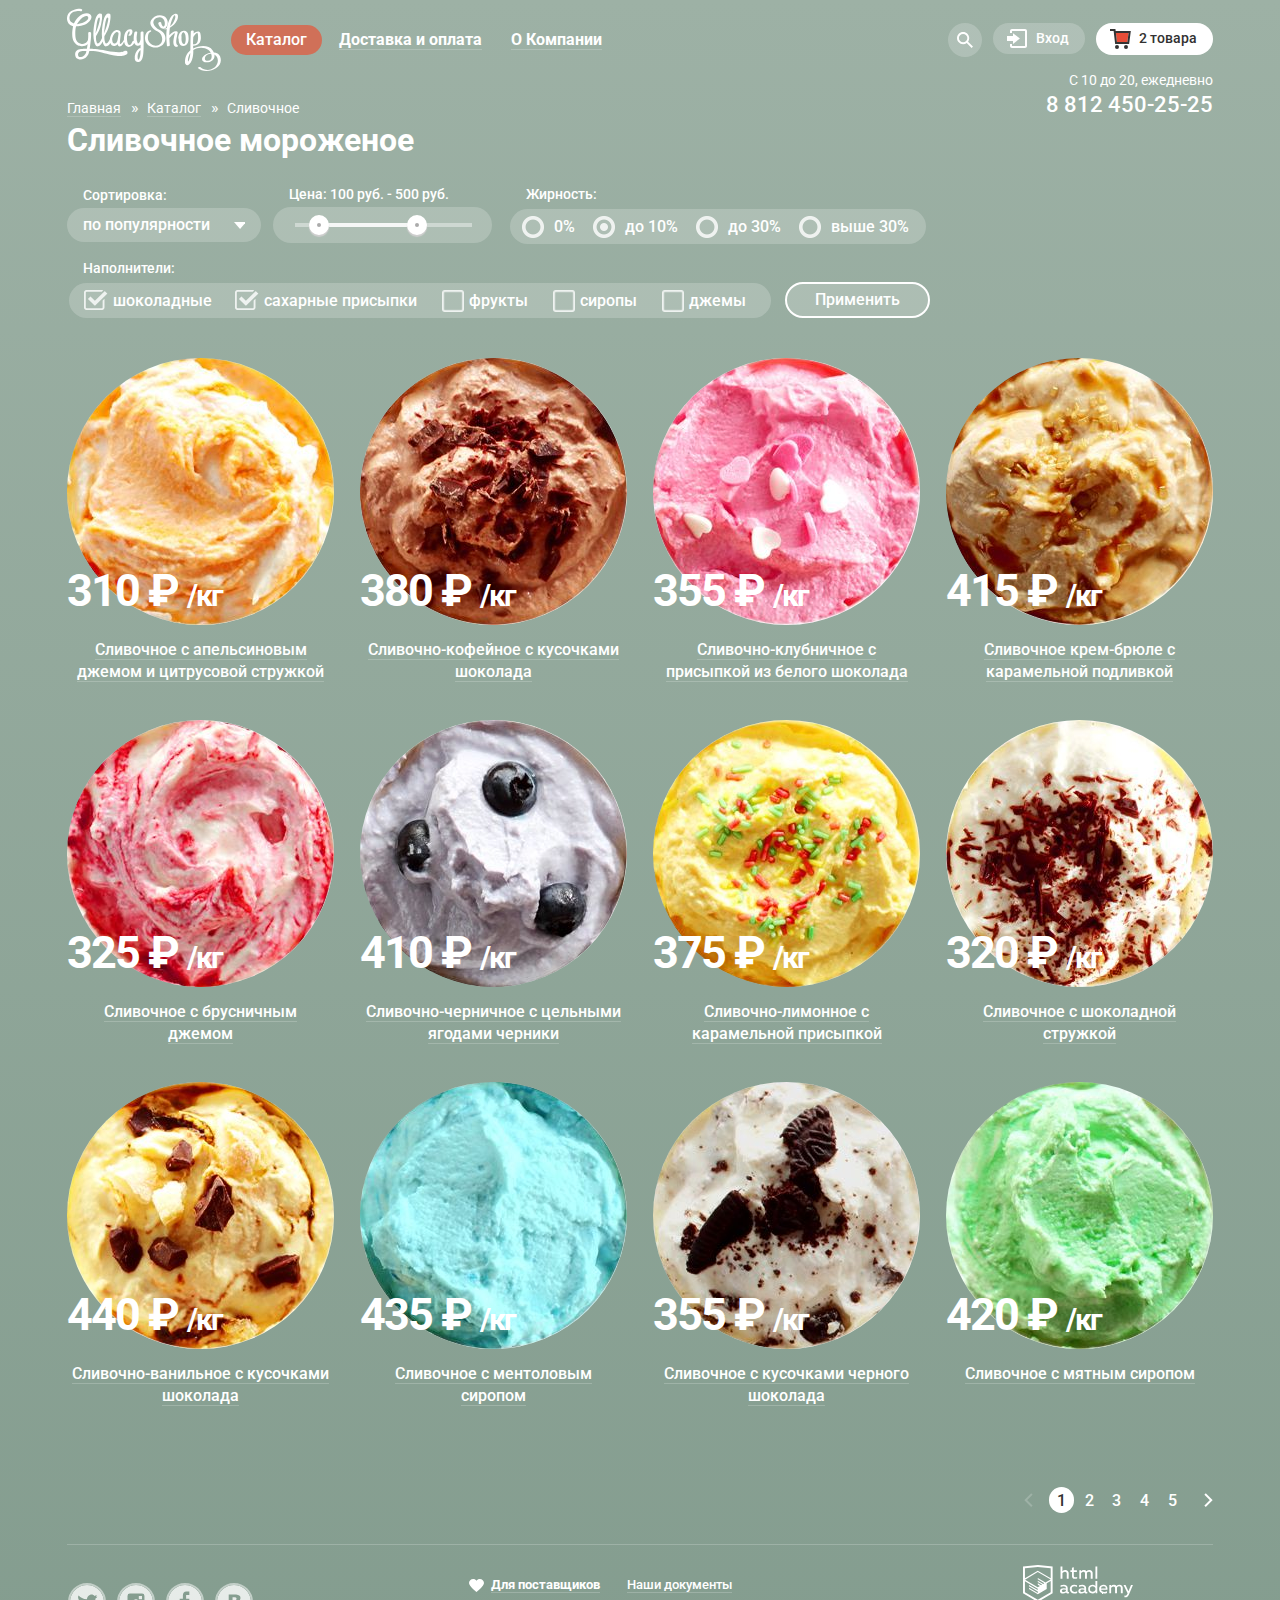
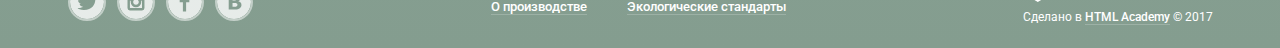
==== commit c7b1ba15: "Мелкие правки" ====
--- a/catalog.html
+++ b/catalog.html
@@ -6,7 +6,8 @@
 		<link href="https://fonts.googleapis.com/css?family=Roboto:400,500,700&amp;subset=cyrillic" rel="stylesheet">
 		<link rel="stylesheet" href="css/normalize.css">
 		<link rel="stylesheet" href="css/style.css">
-		<link rel="stylesheet" href="css/min.style.css">
+<!--		<link rel="stylesheet" href="css/min.normalize.css">
+		<link rel="stylesheet" href="css/min.style.css">-->
 		<link rel="icon" href="img/favicon.ico" type="image/x-icon">
 		<link rel="shortcut icon" href="img/favicon.ico" type="image/x-icon">
 	</head>
--- a/css/style.css
+++ b/css/style.css
@@ -197,6 +197,7 @@
 
 .site-navigation li {
 	padding: 5px 12px;
+	margin-right: 5px;
 }
 
 .site-navigation-item > a {
@@ -1012,7 +1013,7 @@
 }
 
 .slider {
-	margin-bottom: 43px;
+	margin-bottom: 41px;
 	position: relative;
 	padding-top: 321px;
 	text-align: center;
@@ -1095,7 +1096,7 @@
 
 	width: 700px;
 	margin: 0 auto;
-	margin-bottom: 27px;
+	margin-bottom: 29px;
 	font-weight: 800;
 }
 
@@ -1166,19 +1167,19 @@
 .action-name {
 	font-weight: 700;
 	font-size: 35px;
-	line-height: 41px;
+	line-height: 40px;
 	margin-bottom: 15px;
 }
 
 .action-description {
 	font-weight: 700;
 	font-size: 18px;
-	margin-bottom: 40px;
+	margin-bottom: 43px;
 }
 
 .actions .button {
 	float: right;
-	padding: 13px 24px;
+	padding: 12px 22px;
 	border-radius: 25px;
 	margin-bottom: 5px;
 	background: -webkit-linear-gradient(#f26843 0%, #e74a35 100%);
@@ -1201,7 +1202,7 @@
 }
 
 .popular-items {
-	margin-bottom: 30px;
+	margin-bottom: 32px;
 }
 
 .catalog-items {
@@ -1367,7 +1368,7 @@
 	border-radius: 15px;
 	margin-bottom: 39px;
 	box-sizing: border-box;
-	padding: 28px 20px 10px;
+	padding: 25px 20px 12px;
 }
 
 .presentation-container {
@@ -1396,69 +1397,44 @@
 .presentation-wrapper p {
 	position: relative;
 	padding-left: 58px;
-	width: 541px;
+	width: 540px;
 	box-sizing: border-box;
 	margin: 12px 0;
+}
+
+.presentation-wrapper .column-1::before,
+.presentation-wrapper .column-2::before,
+.presentation-wrapper .column-3::before,
+.presentation-wrapper .column-4::before {
+		position: absolute;
+	top: -12px;
+	left: 0px;
+
+	width: 50px;
+	height: 50px;
+
+	background-repeat: no-repeat;
+	background-position: 0 0;
 }
 
 .presentation-wrapper .column-1::before {
 	content: "";
 	background-image: url("../img/icecream-icon.svg");
-
-	position: absolute;
-	top: -12px;
-	left: 0px;
-
-	width: 50px;
-	height: 50px;
-
-	background-repeat: no-repeat;
-	background-position: 0 0;
 }
 
 .presentation-wrapper .column-2::before {
 	content: "";
 	background-image: url("../img/leaf-icon.svg");
-
-	position: absolute;
-	top: -12px;
-	left: 0px;
-
-	width: 50px;
-	height: 50px;
-
-	background-repeat: no-repeat;
-	background-position: 0 0;
 }
 
 .presentation-wrapper .column-3::before {
 	content: "";
 	background-image: url("../img/angus-icon.svg");
-
-	position: absolute;
-	top: -12px;
-	left: 0px;
-
-	width: 50px;
-	height: 50px;
-
-	background-repeat: no-repeat;
-	background-position: 0 0;
 }
 
 .presentation-wrapper .column-4::before {
 	content: "";
 	background-image: url("../img/thermometer-icon.svg");
-
-	position: absolute;
-	top: -12px;
-	left: 0px;
-
-	width: 50px;
-	height: 50px;
-
-	background-repeat: no-repeat;
-	background-position: 0 0;
 }
 
 .presentation .presentation-name,
@@ -1472,10 +1448,9 @@
 	font-weight: 500;
 	font-size: 24px;
 	line-height: 30px;
-	margin-bottom: 7px;
-}
-
-/*=== Блог ===*/
+	margin-bottom: 9px;
+}
+
 .blog {
 	margin-bottom: 38px;
 	display: -webkit-box;
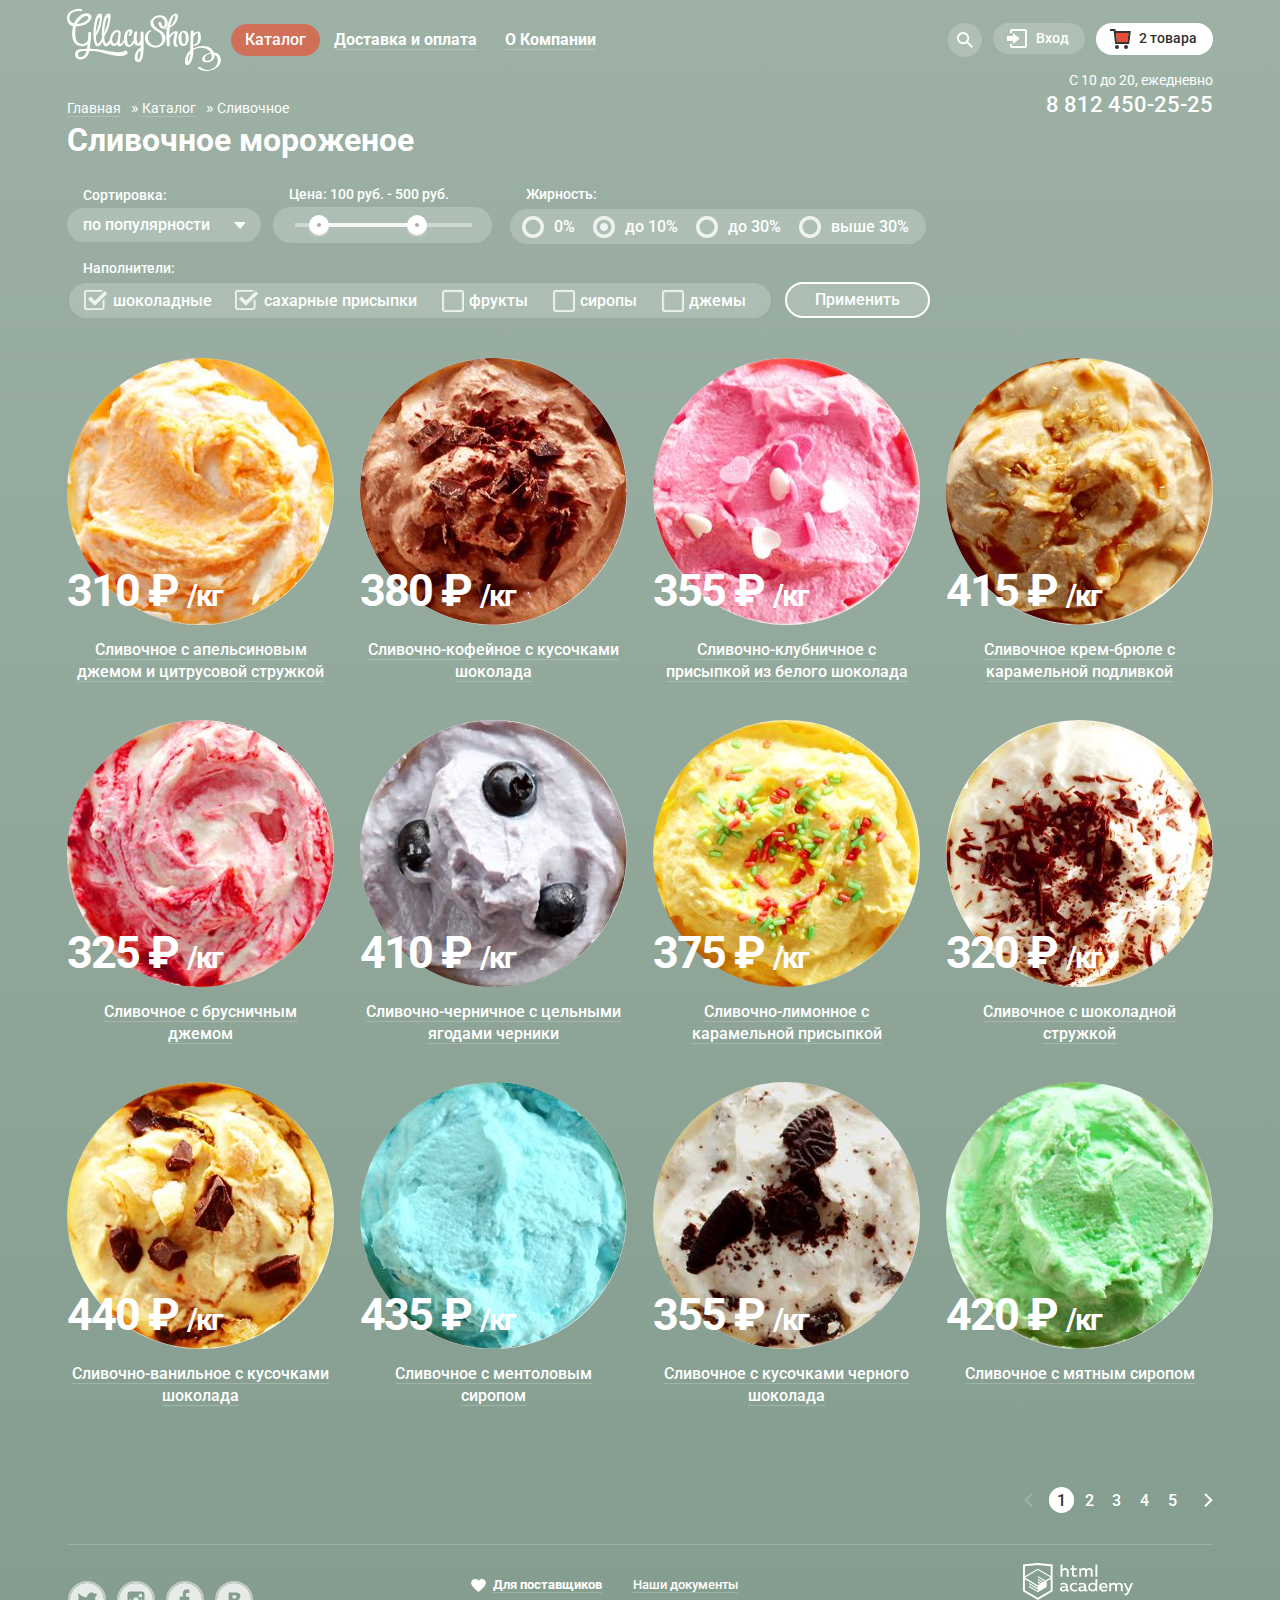
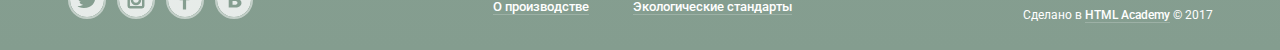
==== commit a96f089f: "Вносит правки" ====
--- a/catalog.html
+++ b/catalog.html
@@ -4,10 +4,8 @@
 		<meta charset="utf-8">
 		<title>HTML Academy: Глейси - Каталог</title>
 		<link href="https://fonts.googleapis.com/css?family=Roboto:400,500,700&amp;subset=cyrillic" rel="stylesheet">
-		<link rel="stylesheet" href="css/normalize.css">
-		<link rel="stylesheet" href="css/style.css">
-<!--		<link rel="stylesheet" href="css/min.normalize.css">
-		<link rel="stylesheet" href="css/min.style.css">-->
+		<link rel="stylesheet" href="css/min.normalize.css">
+		<link rel="stylesheet" href="css/min.style.css">
 		<link rel="icon" href="img/favicon.ico" type="image/x-icon">
 		<link rel="shortcut icon" href="img/favicon.ico" type="image/x-icon">
 	</head>
--- a/css/min.style.css
+++ b/css/min.style.css
@@ -1 +1 @@
-a,body{color:#fff}.cart-items,.presentation-wrapper{-webkit-box-orient:vertical;-webkit-box-direction:normal}body{margin:0;padding:0;font-family:Roboto,Arial,sans-serif;font-size:16px;line-height:22px}a{text-decoration:none;font-weight:500;line-height:18px}.button,.site-navigation-item>a{color:#fff;vertical-align:middle;font-weight:700}img{max-width:100%;height:auto}button{cursor:pointer}.button{font-size:18px;line-height:24px;text-align:center;border:none;border-radius:25px;padding:10px 20px;background-image:-webkit-linear-gradient(top,#e74a35 0,#f26843 100%);background-image:linear-gradient(to bottom,#e74a35 0,#f26843 100%);box-shadow:0 2px 2px 0 rgba(172,16,0,.64)}.cart-item-volume .cart-item-price,.cart-sum,.header-contacts{text-align:right}.visually-hidden{position:absolute;width:1px;height:1px;margin:-1px;border:0;padding:0;clip:rect(0 0 0 0);overflow:hidden}.visually-hidden:not(:focus):not(:active),input[type=checkbox].visually-hidden,input[type=radio].visually-hidden{position:absolute;width:1px;height:1px;margin:-1px;border:0;padding:0;white-space:nowrap;-webkit-clip-path:inset(100%);clip-path:inset(100%);clip:rect(0 0 0 0);overflow:hidden}.site-navigation,.site-navigation-item.first,.wrapper{position:relative}.site-wrapper{min-width:1200px;background-color:#849d8f;background-image:url(img/slider-item1.png);background-repeat:no-repeat;background-position:top center;-webkit-transition:background-image .5s ease,background-color .5s ease;transition:background-image .5s ease,background-color .5s ease}.site-wrapper::after,.site-wrapper::before{content:"";visibility:hidden}.site-wrapper::before{background-image:url(../img/slider-item2.png)}.site-wrapper::after{background-image:url(../img/slider-item3.png)}.site-wrapper.inner{background-image:-webkit-linear-gradient(top,#9db1a5,#849d8f);background-image:linear-gradient(to bottom,#9db1a5,#849d8f)}.wrapper{margin:0 auto;padding:8px 27px 0;width:1200px;box-sizing:border-box}.main-header{display:-webkit-box;display:-ms-flexbox;display:flex;-ms-flex-wrap:wrap;flex-wrap:wrap;-webkit-box-pack:justify;-ms-flex-pack:justify;justify-content:space-between;-webkit-box-align:center;-ms-flex-align:center;align-items:center;-ms-flex-line-pack:start;align-content:flex-start}.main-navigation{display:-webkit-box;display:-ms-flexbox;display:flex;-ms-flex-wrap:wrap;flex-wrap:wrap;-webkit-box-align:center;-ms-flex-align:center;align-items:center;width:560px;-ms-flex-line-pack:center;align-content:center}.main-header-logo{margin-right:10px}.main-header-logo img{width:154px;height:64px}.main-navigation>a{line-height:0;display:block}.header-actions,.site-navigation{display:-webkit-box;display:-ms-flexbox;-ms-flex-wrap:wrap;align-content:center}.main-navigation ul{padding:0;margin:0}.site-navigation{display:flex;flex-wrap:wrap;-ms-flex-pack:distribute;justify-content:space-around;-webkit-box-align:center;-ms-flex-align:center;align-items:center;-ms-flex-line-pack:center}.catalog-navigation,.site-navigation{line-height:18px;list-style:none}.site-navigation-item.first::after{content:"";width:84px;height:8px;background-color:transparent;position:absolute;top:28px;left:0}.site-navigation li{padding:5px 12px}.site-navigation-item>a{border-bottom:1px solid rgba(255,255,255,.2);cursor:pointer;display:block}.site-navigation-item:hover{background-color:#fff;border-radius:20px;padding:6px 12px}.site-navigation-item:hover>a{color:#333;text-decoration:none}.site-navigation-item:active{color:#333;background-color:#fff;border-radius:20px;box-shadow:inset 0 2px 1px 0 rgba(105,105,105,.4)}.catalog-navigation-item:active>a,.site-navigation-item.current:hover>a{color:#fff}.cart-full,.catalog-navigation,.search-form{box-shadow:0 20px 20px 0 rgba(0,0,0,.4)}.site-navigation-link.active{background-color:#d07058;border-radius:20px;padding:6px 15px;border:transparent;color:#fff;font-weight:500}.site-navigation-item.current{padding:0}.catalog-navigation{font-size:14px;line-height:16px;border-radius:5px;background-color:#f8f7f4;width:144px;display:none;position:absolute;top:35px;left:-8px;z-index:1}.main-header-search,.search-link{position:relative}.site-navigation-item.first:hover .catalog-navigation{display:block}.catalog-navigation .catalog-navigation-item{padding:10px 20px 6px}.catalog-navigation-item:hover{background-color:#fbded7}.catalog-navigation-item:focus{background-color:#f6b5a5}.catalog-navigation-item.active,.catalog-navigation-item:active{background-color:#d07058}.catalog-navigation-item.first{border-bottom:1px solid rgba(51,51,51,.2);-webkit-transition:all .3s ease;transition:all .3s ease}.catalog-navigation-item.first:focus,.catalog-navigation-item.first:hover{border-radius:5px 5px 0 0}.catalog-navigation-item.last:focus,.catalog-navigation-item.last:hover{border-radius:0 0 5px 5px}.catalog-navigation-link{color:#323232;font-weight:400}.first>.catalog-navigation-link{font-weight:700}.active .catalog-navigation-link{color:#fff}.header-actions{display:flex;flex-wrap:wrap;width:560px;-webkit-box-pack:end;-ms-flex-pack:end;justify-content:flex-end;-webkit-box-align:start;-ms-flex-align:start;align-items:flex-start;-ms-flex-line-pack:center}.header-login{display:-webkit-box;display:-ms-flexbox;display:flex;list-style:none;-ms-flex-wrap:wrap;flex-wrap:wrap;-webkit-box-pack:justify;-ms-flex-pack:justify;justify-content:space-between}.main-header-search:hover .search-form,.search-link{display:block}.cart-form,.login-link,.search-link{border-radius:20px;background-color:rgba(255,255,255,.2);font-size:14px;font-weight:500;margin-left:11px}.search-link{padding:8px;width:18px;height:18px;line-height:16px;text-indent:-9999px}.search-link svg{position:absolute;top:50%;left:50%;display:block;width:16px;height:16px;-webkit-transform:translate(-50%,-50%);transform:translate(-50%,-50%);-webkit-transition:all .3s ease;transition:all .3s ease}.login-link::after,.search-link::after{background-color:transparent;top:28px;right:-2px;position:absolute}.cart-form.active::after,.login-link::after,.search-link::after{height:10px;content:""}.cart-form,.login-link{line-height:19px;-webkit-transition:all .3s ease}.login-link:hover svg,.search-link:hover svg{color:#000}.search-link::after{width:40px}.login-link{padding:6px 16px 6px 14px;transition:all .3s ease}.login-link::after{width:90px}.cart-form{padding:6px 32px 6px 16px;transition:all .3s ease}.cart-form svg,.login-link svg{margin-right:8px;float:left}.cart-form:hover,.login-link:hover,.search-link:hover{color:#323232;background-color:#f8f7f4}.cart-container,.cart-items{display:-webkit-box;display:-ms-flexbox;-ms-flex-wrap:wrap}.search-form{position:absolute;top:35px;right:0;z-index:1;padding:20px 15px;border-radius:6px}.cart-container{position:relative;display:flex;list-style:none;flex-wrap:wrap;-webkit-box-pack:justify;-ms-flex-pack:justify;justify-content:space-between;-webkit-box-align:center;-ms-flex-align:center;align-items:center}.cart-form.active{font-weight:500;color:#323232;background-color:#fff;border-radius:20px;padding:6px 16px 6px 14px}.cart-form.active::after{width:120px;background-color:transparent;position:absolute;top:28px;right:-2px}.cart-container:hover .cart-full{display:block}.cart-full{position:absolute;background-color:#fff;border-radius:5px;display:none;width:540px;padding:20px 15px;z-index:5;top:35px;right:0;box-sizing:border-box}.cart-items{color:#323232;font-size:13px;line-height:16px;border-bottom:1px solid rgba(51,51,51,.2);display:flex;flex-wrap:wrap;-ms-flex-direction:column;flex-direction:column;-webkit-box-pack:justify;-ms-flex-pack:justify;justify-content:space-between}.cart-item{display:-webkit-box;display:-ms-flexbox;display:flex;-ms-flex-wrap:wrap;flex-wrap:wrap;-webkit-box-pack:start;-ms-flex-pack:start;justify-content:flex-start;-webkit-box-align:center;-ms-flex-align:center;align-items:center;-ms-flex-line-pack:end;align-content:flex-end;margin-bottom:19px}.cart-item-photo{padding-left:27px;padding-right:13px;box-sizing:border-box;position:relative}.cart-item-name{margin-right:30px;width:216px}.cart-item-volume{margin-right:26px}.cart-item-photo::before{content:"";background-image:url(../img/delete-icon.png);background-repeat:no-repeat;background-position:0 0;position:absolute;width:15px;height:15px;top:10px;left:0}.cart-item-pure-price{color:#999}.cart-sum{color:#323232;font-weight:700;font-size:15px;line-height:18px;margin:14px 0}.cart-buy{float:right;padding:10px 15px}.cart-buy:hover{background:-webkit-linear-gradient(#f58669 0,#ec6f5e 100%);background:linear-gradient(#f58669 0,#ec6f5e 100%);box-shadow:0 2px 2px rgba(172,16,0,1)}.cart-buy:active{background:-webkit-linear-gradient(#d84732 0,#e1613e 100%);background:linear-gradient(#d84732 0,#e1613e 100%);box-shadow:inset 0 2px 2px rgba(172,16,0,1)}.header-contacts-wrapper{position:absolute;right:27px}.contacts-time{font-size:14px;line-height:16px;display:block;margin-bottom:5px}.contacts-phone{font-size:22px;line-height:24px}.modal-feedback,.modal-login,.search-form{display:none;background-color:#f8f7f4}.header-login:hover .modal-login,.modal-close,.modal-show{display:block}.login-item{margin-bottom:20px}.feedback-item input,.feedback-item textarea,.login-item input,.search-form input{font:inherit;line-height:24px;border-style:solid;border-width:1px;border-color:#d3d3d2;border-radius:5px}.modal-login input[type=email]:focus,.modal-login input[type=password]:focus,.search-form input[type=text]:focus{font-weight:700}.feedback-item input:hover,.feedback-item textarea,.login-item input:hover,.search-form input:hover{border-width:2px;border-color:rgb(154,154,154,.52)}.feedback-item input:focus,.feedback-item textarea,.login-item input:focus,.search-form input:focus{border-width:2px;border-color:rgb(46,136,228,.52)}.feedback-item input:active,.feedback-item textarea,.login-item input:active,.search-form input:active{border-color:rgb(178,178,178,.52)}.search-form input[type=text]{width:310px;height:44px;box-sizing:border-box;line-height:24px;padding:10px}.header-login{position:relative}.modal-login{padding:20px 17px;border-radius:6px;background-color:#f8f7f4;box-shadow:0 20px 20px 0 rgba(0,0,0,.4);position:absolute;top:35px;z-index:1;right:-3px}.modal-login input[type=email],.modal-login input[type=password]{width:245px;height:44px;box-sizing:border-box;line-height:24px;padding:10px}.login-form p{margin-top:0}.login-form .button{width:105px;border-radius:25px;background:-webkit-linear-gradient(#f26843 0,#e74a35 100%);background:linear-gradient(#f26843 0,#e74a35 100%);box-shadow:0 2px 2px rgba(172,16,0,.64)}.login-form .button:hover{background:-webkit-linear-gradient(#f58669 0,#ec6f5e 100%);background:linear-gradient(#f58669 0,#ec6f5e 100%);box-shadow:0 2px 2px rgba(172,16,0,1)}.login-form .button:active{background:-webkit-linear-gradient(#d84732 0,#e1613e 100%);background:linear-gradient(#d84732 0,#e1613e 100%);box-shadow:inset 0 2px 2px rgba(172,16,0,1)}.login-password-info{margin:0;padding:0;list-style:none;float:right}.registration,.restore{font-size:13px;color:#323232;border-bottom:1px solid rgba(50,50,50,.2)}.registration:active,.registration:focus,.registration:hover,.restore:active,.restore:focus,.restore:hover{color:#e84d37;border-bottom:1px solid rgba(232,77,55,.2)}.modal-feedback{padding:22px 26px;border-radius:10px;background-color:#f8f7f4;box-shadow:0 20px 20px 0 rgba(0,0,0,.4);position:absolute;top:336px;left:50%;margin-left:-240px;z-index:2}.modal-feedback h2{font-weight:500;font-size:24px;line-height:28px;color:#323232;margin-top:0}.modal-feedback input,.modal-feedback textarea{font-size:16px;line-height:24px;box-sizing:border-box}.modal-feedback input{width:267px;height:44px;padding:0 10px}.modal-feedback textarea{width:425px;height:154px;padding:10px;margin-bottom:10px}.modal-feedback input[type=text]:focus,.modal-feedback textarea:focus{font-weight:500}.modal-feedback .button{float:right;border-radius:25px;margin-bottom:5px;background:-webkit-linear-gradient(#f26843 0,#e74a35 100%);background:linear-gradient(#f26843 0,#e74a35 100%);box-shadow:0 2px 2px rgba(172,16,0,.64);-webkit-transition:all .3s ease;transition:all .3s ease}.modal-feedback .button:hover{background:-webkit-linear-gradient(#f58669 0,#ec6f5e 100%);background:linear-gradient(#f58669 0,#ec6f5e 100%);box-shadow:0 2px 2px rgba(172,16,0,1)}.modal-feedback .button:active{background:-webkit-linear-gradient(#d84732 0,#e1613e 100%);background:linear-gradient(#d84732 0,#e1613e 100%);box-shadow:inset 0 2px 2px rgba(172,16,0,1)}@-webkit-keyframes bounce{0%{-webkit-transform:translateY(-2000px);transform:translateY(-2000px)}70%{-webkit-transform:translateY(30px);transform:translateY(30px)}90%{-webkit-transform:translateY(-10px);transform:translateY(-10px)}100%{-webkit-transform:translateY(0);transform:translateY(0)}}@keyframes bounce{0%{-webkit-transform:translateY(-2000px);transform:translateY(-2000px)}70%{-webkit-transform:translateY(30px);transform:translateY(30px)}90%{-webkit-transform:translateY(-10px);transform:translateY(-10px)}100%{-webkit-transform:translateY(0);transform:translateY(0)}}@-webkit-keyframes shake{0%,100%{-webkit-transform:translateX(0);transform:translateX(0)}10%,30%,50%,70%,90%{-webkit-transform:translateX(-10px);transform:translateX(-10px)}20%,40%,60%,80%{-webkit-transform:translateX(10px);transform:translateX(10px)}}@keyframes shake{0%,100%{-webkit-transform:translateX(0);transform:translateX(0)}10%,30%,50%,70%,90%{-webkit-transform:translateX(-10px);transform:translateX(-10px)}20%,40%,60%,80%{-webkit-transform:translateX(10px);transform:translateX(10px)}}.modal-show{-webkit-animation:bounce .6s;animation:bounce .6s}.modal-error{-webkit-animation:shake .6s;animation:shake .6s}.modal-close{position:absolute;top:20px;right:30px;cursor:pointer}.actions,.breadcrumbs{display:-webkit-box;display:-ms-flexbox;-ms-flex-wrap:wrap}.modal-close::after,.modal-close::before{content:"";position:absolute;width:19px;height:3px;background-color:#323232}.modal-close::before{-webkit-transform:rotate(45deg);transform:rotate(45deg)}.modal-close::after{-webkit-transform:rotate(-45deg);transform:rotate(-45deg)}.inner .container{margin-top:25px}.breadcrumbs{margin:0 0 5px;padding:0;list-style:none;display:flex;flex-wrap:wrap;-webkit-box-pack:start;-ms-flex-pack:start;justify-content:flex-start}.breadcrumbs li{margin-right:5px}.breadcrumbs li:not(.breadcrumbs-current)::after{content:"»";margin:0 3px 0 6px}.breadcrumbs a{font-weight:400;font-size:14px;line-height:16px;border-bottom:1px solid rgba(255,255,255,.2)}.breadcrumbs a:focus,.breadcrumbs a:hover{color:#ffbc9e}.breadcrumbs-current span{font-size:14px;line-height:16px;border-bottom:1px solid transparent}.slider{margin-bottom:43px;position:relative;padding-top:321px;text-align:center;color:#fff}.slider-controls{position:absolute;bottom:23px;left:0;z-index:20;font-size:0}.slider-controls label{display:inline-block;vertical-align:top;width:17px;height:17px;margin-right:8px;background-color:transparent;border:2px solid #fff;border-radius:50%;cursor:pointer;-webkit-transition:all .3s ease;transition:all .3s ease}.slider ul,.slider-switches{margin:0;padding:0;list-style:none}.slider-controls label:hover{background-color:rgba(255,255,255,.4)}.product-1:checked~.site-wrapper{background-color:#849d8f;background-image:url(../img/slide-1.png)}.product-2:checked~.site-wrapper{background-color:#8996a6;background-image:url(../img/slide-2.png)}.product-3:checked~.site-wrapper{background-color:#9d8b84;background-image:url(../img/slide-3.png)}.product-1:checked~.site-wrapper .slide-1,.product-2:checked~.site-wrapper .slide-2,.product-3:checked~.site-wrapper .slide-3{display:block}.product-1:checked~.site-wrapper label[for=product-1],.product-2:checked~.site-wrapper label[for=product-2],.product-3:checked~.site-wrapper label[for=product-3]{background-color:#fff}.slide{display:none}.slide-description{font-size:60px;line-height:60px;text-align:center;width:700px;margin:0 auto 27px;font-weight:800}.special-offer-button{display:inline-block;vertical-align:top;padding:12px 44px;font-weight:600;font-size:31px;line-height:41px;text-align:center;color:#fff;text-decoration:none;text-shadow:0 2px 5px rgba(160,32,11,.76);border-radius:50px;background:-webkit-linear-gradient(#f26843 0,#e74a35 100%);background:linear-gradient(#f26843 0,#e74a35 100%);box-shadow:0 2px 2px rgba(172,16,0,.64);border:none;cursor:pointer;-webkit-transition:all .3s ease;transition:all .3s ease}.special-offer-button:hover{background:-webkit-linear-gradient(#f58669 0,#ec6f5e 100%);background:linear-gradient(#f58669 0,#ec6f5e 100%);box-shadow:0 2px 2px rgba(172,16,0,1)}.special-offer-button:active{background:-webkit-linear-gradient(#d84732 0,#e1613e 100%);background:linear-gradient(#d84732 0,#e1613e 100%);box-shadow:inset 0 2px 2px rgba(172,16,0,1)}.actions{display:flex;flex-wrap:wrap;-webkit-box-pack:justify;-ms-flex-pack:justify;justify-content:space-between;margin-bottom:40px}.action-first,.action-second{border-radius:15px;padding:16px 20px;box-sizing:border-box;width:560px}.action-first{background-color:#611223;background-image:url(../img/action-first.jpg)}.action-second{background-color:#43281c;background-image:url(../img/action-second.jpg)}.action-name{font-weight:700;font-size:35px;line-height:41px;margin-bottom:15px}.action-description{font-weight:700;font-size:18px;margin-bottom:40px}.actions .button{float:right;padding:13px 24px;border-radius:25px;margin-bottom:5px;background:-webkit-linear-gradient(#f26843 0,#e74a35 100%);background:linear-gradient(#f26843 0,#e74a35 100%);box-shadow:0 2px 2px rgba(172,16,0,.64);-webkit-transition:all .3s ease;transition:all .3s ease}.actions .button:hover{background:-webkit-linear-gradient(#f58669 0,#ec6f5e 100%);background:linear-gradient(#f58669 0,#ec6f5e 100%);box-shadow:0 2px 2px rgba(172,16,0,1)}.actions .button:active{background:-webkit-linear-gradient(#d84732 0,#e1613e 100%);background:linear-gradient(#d84732 0,#e1613e 100%);box-shadow:inset 0 2px 2px rgba(172,16,0,1)}.popular-items{margin-bottom:30px}.catalog-items{margin-bottom:98px}.catalog-items ul,.popular-items ul{margin:0 0 -55px;padding:0;list-style:none;display:-webkit-box;display:-ms-flexbox;display:flex;-ms-flex-wrap:wrap;flex-wrap:wrap;-webkit-box-pack:justify;-ms-flex-pack:justify;justify-content:space-between;-webkit-box-align:start;-ms-flex-align:start;align-items:flex-start;-ms-flex-line-pack:start;align-content:flex-start;min-height:386px}.catalog-item,.popular-item{width:267px;box-sizing:border-box;position:relative;display:inline-block;vertical-align:top}.catalog-item{margin-bottom:25px}.catalog-item-wrapper,.popular-item-wrapper{position:absolute;z-index:2;top:-5px;left:-14px;width:294px;height:406px;padding:5px 10px 0;border-radius:5px;background-color:rgba(254,254,254,.2);box-shadow:0 20px 20px 0 rgba(0,0,0,.4);box-sizing:border-box;display:none}.catalog-item:hover .catalog-item-wrapper,.catalog-item:hover .catalog-quick-look,.popular-item:hover .popular-item-wrapper,.popular-item:hover .popular-quick-look{display:block}.catalog-quick-look.button,.popular-quick-look.button{font-size:18px;line-height:24px;display:none;position:absolute;z-index:3;width:182px;padding:10px;margin-left:-104px;margin-bottom:20px;left:50%;top:333px;background:-webkit-linear-gradient(#f26843 0,#e74a35 100%);background:linear-gradient(#f26843 0,#e74a35 100%);box-shadow:0 2px 2px rgba(172,16,0,.64);-webkit-transition:all .3s ease;transition:all .3s ease}.catalog-quick-look.button:hover,.popular-quick-look.button:hover{background:-webkit-linear-gradient(#f58669 0,#ec6f5e 100%);background:linear-gradient(#f58669 0,#ec6f5e 100%);box-shadow:0 2px 2px rgba(172,16,0,1)}.catalog-quick-look.button:active,.popular-quick-look.button:active{background:-webkit-linear-gradient(#d84732 0,#e1613e 100%);background:linear-gradient(#d84732 0,#e1613e 100%);box-shadow:inset 0 2px 2px rgba(172,16,0,1)}.popular-label{background-image:url(../img/popular-label.png);background-position:0 0;background-repeat:no-repeat;border-radius:20px;position:absolute;z-index:10;display:block;width:61px;height:61px}.presentation-container,.presentation-wrapper{display:-webkit-box;display:-ms-flexbox;-ms-flex-wrap:wrap}.catalog-photo,.popular-photo{border-radius:50%;z-index:1;position:relative}.catalog-price,.popular-price{font-weight:700;font-size:45px;line-height:45px;position:absolute;z-index:2;top:210px;letter-spacing:-2px}.catalog-price-type,.popular-price-type{font-size:30px}.catalog-item-link,.popular-link{margin:8px 0 12px;text-align:center;padding:0 5px}.catalog-item-link a,.popular-link a{border-bottom:1px solid rgba(255,255,255,.2);line-height:22px;position:relative;z-index:2}.catalog-item-link a:focus,.catalog-item-link a:hover,.popular-link a:focus,.popular-link a:hover{color:#ffbc9e;border-bottom:1px solid rgba(255,188,158,.2)}.presentation{background-image:url(../img/waffle.jpg);border-radius:15px;margin-bottom:39px;box-sizing:border-box;padding:28px 20px 10px}.presentation-container{display:flex;flex-wrap:wrap;-webkit-box-pack:justify;-ms-flex-pack:justify;justify-content:space-between}.presentation-wrapper{display:flex;flex-wrap:wrap;-ms-flex-direction:column;flex-direction:column}.presentation-wrapper p{position:relative;padding-left:58px;width:541px;box-sizing:border-box;margin:12px 0}.presentation-wrapper .column-1::before,.presentation-wrapper .column-2::before,.presentation-wrapper .column-3::before,.presentation-wrapper .column-4::before{position:absolute;top:-12px;left:0;width:50px;height:50px;background-repeat:no-repeat;background-position:0 0;content:""}.presentation-wrapper .column-1::before{background-image:url(../img/icecream-icon.svg)}.presentation-wrapper .column-2::before{background-image:url(../img/leaf-icon.svg)}.presentation-wrapper .column-3::before{background-image:url(../img/angus-icon.svg)}.presentation-wrapper .column-4::before{background-image:url(../img/thermometer-icon.svg)}.blog-preview a,.blog-preview span,.presentation .presentation-name,.presentation p{color:#323232}.presentation-name{font-weight:500;font-size:24px;line-height:30px;margin-bottom:7px}.blog{margin-bottom:38px;display:-webkit-box;display:-ms-flexbox;display:flex;-ms-flex-wrap:wrap;flex-wrap:wrap;-webkit-box-pack:justify;-ms-flex-pack:justify;justify-content:space-between}.blog-preview{background-image:url(../img/blog-image.jpg);border-radius:15px;width:560px;box-sizing:border-box;padding:25px 20px}.blog-preview span{font-weight:500;display:block;margin-bottom:5px}.subscription-form,footer{display:-webkit-box;display:-ms-flexbox;-ms-flex-wrap:wrap}.blog-preview a{font-weight:700;font-size:24px;line-height:30px;text-decoration:underline}.blog-preview a:active,.blog-preview a:focus,.blog-preview a:hover{color:#e84d37}.subscription-wrapper{background-image:-webkit-repeating-linear-gradient(315deg,#fe9e90 0,#fe9e90 5px,#f8f7f4 5px,#f8f7f4 10px,#92cdff 10px,#92cdff 15px,#f8f7f4 15px,#f8f7f4 20px);background-image:repeating-linear-gradient(135deg,#fe9e90 0,#fe9e90 5px,#f8f7f4 5px,#f8f7f4 10px,#92cdff 10px,#92cdff 15px,#f8f7f4 15px,#f8f7f4 20px);border-radius:15px;width:560px}.subscription{background-color:#f8f7f4;border-radius:15px;width:550px;margin:5px;box-sizing:border-box;padding:21px}.subscription>p{color:#5a5a5a;margin-top:10px}.subscription-form{background-color:#f8f7f4;display:flex;flex-wrap:wrap;-webkit-box-pack:justify;-ms-flex-pack:justify;justify-content:space-between;-webkit-box-align:center;-ms-flex-align:center;align-items:center}.subscription-item input{font:inherit;font-size:16px;line-height:24px;border-style:solid;border-width:1px;border-color:#d3d3d2;border-radius:5px;width:367px;height:44px;padding:10px 0 10px 14px;box-sizing:border-box}.subscription-item input[type=email]:focus{font-weight:500}.subscription-item input:hover{border-width:2px;border-color:rgba(154,154,154,.52);width:365px;padding:9px 0 9px 14px}.subscription-item input:focus{border-width:2px;border-color:rgba(46,136,228,.52);width:365px;padding:9px 0 9px 14px}.subscription-item input:active{border-color:rgba(178,178,178,.52)}.subscription-item+.button{display:inline}.subscription .button:hover{background:-webkit-linear-gradient(#f58669 0,#ec6f5e 100%);background:linear-gradient(#f58669 0,#ec6f5e 100%);box-shadow:0 2px 2px rgba(172,16,0,1)}.subscription .button:active{background:-webkit-linear-gradient(#d84732 0,#e1613e 100%);background:linear-gradient(#d84732 0,#e1613e 100%);box-shadow:inset 0 2px 2px rgba(172,16,0,1)}.footer-contacts{position:relative;min-height:429px;background-repeat:no-repeat;background-size:cover;background-position:center;background-image:url(../img/map.jpg)}.footer-contacts .wrapper{padding:0;left:-27px;top:5px}.footer-contacts img{padding:0}.footer-contacts::before{content:"";background-image:url(../img/red-icecream-icon.svg);position:absolute;top:100px;left:505px;width:80px;height:145px;background-repeat:no-repeat;background-position:0 0}.footer-address-wrapper{color:#323232;background-color:#fff;border-radius:20px;position:absolute;width:302px;padding:30px 25px;box-sizing:border-box;right:377px;bottom:56px}.footer-address{margin-bottom:16px}.footer-phone{margin-bottom:24px}.footer-address-description{font-weight:400;font-size:14px;line-height:20px;margin-bottom:2px}.footer-address-item{font-weight:700;font-size:18px;line-height:24px;margin-bottom:4px}.footer-address-wrapper .button{width:100%;display:block;box-sizing:border-box;padding:12px 20px;border-radius:25px}.footer-address-wrapper .button:hover{background:-webkit-linear-gradient(#f58669 0,#ec6f5e 100%);background:linear-gradient(#f58669 0,#ec6f5e 100%);box-shadow:0 2px 2px rgba(172,16,0,1)}.footer-address-wrapper .button:active{background:-webkit-linear-gradient(#d84732 0,#e1613e 100%);background:linear-gradient(#d84732 0,#e1613e 100%);box-shadow:inset 0 2px 2px rgba(172,16,0,1)}.footer-navigation .first a::before,.social-button,.sorting-wrapper::after{background-repeat:no-repeat;background-position:0 0}.inner footer{border-top:1px solid rgba(255,255,255,.2);padding-top:20px}.home-footer-wrapper{margin:0 auto;padding:0 27px;width:1200px;box-sizing:border-box}footer{display:flex;flex-wrap:wrap;-webkit-box-pack:justify;-ms-flex-pack:justify;justify-content:space-between;-webkit-box-align:center;-ms-flex-align:center;align-items:center;padding:14px 0 22px}.social-links{margin:0;padding:0;list-style:none;display:-webkit-box;display:-ms-flexbox;display:flex;-ms-flex-wrap:wrap;flex-wrap:wrap;-webkit-box-pack:start;-ms-flex-pack:start;justify-content:flex-start;-webkit-box-align:start;-ms-flex-align:start;align-items:flex-start;width:267px;position:relative}.social-links li{margin-right:14px}.social-button{display:block;width:32px;height:32px}.social-button svg{position:absolute;top:23px;display:block;width:34px;height:34px;border-radius:20px;border:2px solid rgba(255,255,255,.5);-webkit-transform:translate(-50%,-50%);transform:translate(-50%,-50%);-webkit-transition:all .3s ease;transition:all .3s ease}.tw svg{left:20px}.ig svg{left:69px}.fb svg{left:118px}.vk svg{left:167px}.social-button path{fill:rgba(255,255,255,.8)}.social-button:hover path{fill:rgba(255,255,255,1)}.social-button:active path{fill:rgba(255,255,255,.8)}.social-button svg:hover{border:2px solid rgba(255,255,255,.7)}.footer-navigation-container{display:-webkit-box;display:-ms-flexbox;display:flex;-ms-flex-wrap:wrap;flex-wrap:wrap;-webkit-box-pack:center;-ms-flex-pack:center;justify-content:center;padding-left:96px}.footer-navigation-wrapper{display:-webkit-box;display:-ms-flexbox;display:flex;-ms-flex-wrap:wrap;flex-wrap:wrap;margin-right:27px}.filter,.pagination-wrapper{display:-webkit-box;display:-ms-flexbox}.footer-navigation{margin:0;padding:0;list-style:none;position:relative;box-sizing:border-box}.footer-navigation a{font-size:13px;line-height:18px;border-bottom:1px solid rgba(255,255,255,.2)}.footer-navigation a:active,.footer-navigation a:focus,.footer-navigation a:hover{color:#ffbc9e;border-bottom:1px solid rgba(255,188,158,.2)}.footer-navigation .first a{font-weight:700}.footer-navigation .first a::before{content:"";background-image:url(../img/heart-icon.svg);position:absolute;top:6px;left:-22px;width:50px;height:50px}.footer-navigation .first a:active::before,.footer-navigation .first a:focus::before,.footer-navigation .first a:hover::before{color:#ffbc9e}.footer-copyright{width:190px;margin-left:150px}.footer-copyright a,.footer-copyright div{font-size:12px;line-height:18px}.footer-copyright .copyright-link{border-bottom:1px solid rgba(255,255,255,.2)}.footer-copyright .copyright-link:active,.footer-copyright .copyright-link:focus,.footer-copyright .copyright-link:hover{color:#ffbc9e;border-bottom:1px solid rgba(255,188,158,.2)}.page-title{margin-top:10px;margin-bottom:35px}.filters{margin-bottom:40px}.filter{display:flex;-webkit-box-pack:start;-ms-flex-pack:start;justify-content:flex-start;-webkit-box-align:center;-ms-flex-align:center;align-items:center;-ms-flex-line-pack:justify;align-content:space-between;-ms-flex-wrap:wrap;flex-wrap:wrap;position:relative}.filter select:hover{color:#323232}.filter fieldset{border:none}.fatness,.filling,.filling-wrapper,.pricebar-wrapper,.sorting-wrapper{box-sizing:border-box}.fatness,.pricebar-wrapper,.sorting-wrapper{margin-bottom:10px;box-sizing:border-box}.sorting-wrapper{margin-right:12px}.fatness legend,.pricebar-name,.sorting-name{font-weight:500;font-size:14px;line-height:16px;padding-left:16px;padding-bottom:5px;box-sizing:border-box}.filling legend{font-weight:500;font-size:14px;line-height:16px;padding-left:14px;padding-top:6px;box-sizing:border-box}select::-ms-expand{display:none}.sorting-wrapper::after{content:"";background-image:url(../img/select-arrow.svg);position:absolute;top:36px;left:167px;width:11px;height:15px;background-size:110%}.sorting-wrapper option{font-size:14px;line-height:16px;font-weight:400;color:#323232;cursor:pointer}.sorting-wrapper option:active,.sorting-wrapper option:focus,.sorting-wrapper option:hover{background-color:#1e90ff;color:#fff;cursor:pointer}.sorting-wrapper select{border:none;-moz-appearance:none;appearance:none;color:#fff;font-weight:500;font-size:16px;line-height:18px;background-color:rgba(255,255,255,.2);border-radius:20px;padding:8px 32px 8px 16px;-webkit-appearance:none}.pricebar-item{margin:0;padding:0;border:none}.range-filter{width:219px;box-sizing:border-box}.pricebar-item legend{font-weight:500;font-size:14px;line-height:16px;padding-left:16px;padding-bottom:5px;box-sizing:border-box}.range-pricebar-controls{position:relative;height:20px;padding:16px 20px 0 22px;background-color:rgba(255,255,255,.2);border-radius:20px}.range-pricebar-controls .scale{height:4px;background-color:rgba(255,255,255,.4)}.range-pricebar-controls .bar{height:4px;background-color:rgba(255,255,255,.8);margin-left:15%;width:50%}.range-pricebar-controls .toggle{position:absolute;top:8px;width:4px;height:4px;padding:0;border:8px solid #fff;background-color:#ababab;box-shadow:0 2px 1px 0 #cfcfcf;border-radius:50%;cursor:pointer}.fatness-wrapper,.filling-wrapper,.filter-button{border-radius:20px;background-color:rgba(255,255,255,.2);box-sizing:border-box;font-weight:500;font-size:16px;line-height:18px}.range-pricebar-controls .toggle-min{left:36px}.range-pricebar-controls .toggle-max{left:134px}.fatness{margin-right:-10px;box-sizing:border-box;padding:0 16px}.filling{padding:5px 12px 0 0}.fatness-wrapper,.filling-wrapper{color:#fff;list-style:none;margin:2px 0 0;padding:8px 3px 8px 12px}.filling-wrapper{width:702px}.fatness-wrapper li,.filling-wrapper li{display:inline;padding-left:28px;box-sizing:border-box}.fatness-wrapper li{padding-right:14px}.filling-wrapper li{padding-right:16px}.filter-input:hover+label{color:#323232}.fatness .filter-option,.filling .filter-option{position:relative;cursor:pointer}.filter-input-checkbox:checked+.checkbox-custom::before,.filter-input-checkbox:not(:checked)+.checkbox-custom::before,.filter-input-radio:checked+.radio-custom::before,.filter-input-radio:not(:checked)+.radio-custom::before{content:"";position:absolute;top:0;background-size:100%;background-repeat:no-repeat;background-position:0 0}.filter-button{color:#fff;background-image:none;box-shadow:none;border-width:2px;border-style:solid;border-color:#fff;padding:7px 28px;-ms-flex-item-align:end;align-self:flex-end}.filter-button:hover{background-color:#fff;color:#323232}.filter-button:active{background-color:#ededed;box-shadow:inset 0 2px 1px 0 rgba(105,105,105,.004);border:none}.checkbox-custom,.label,.radio-custom{display:inline-block;vertical-align:middle}.filter-input-radio:not(:checked)+.radio-custom::before{background-image:url(../img/radio-off.png);left:0;width:22px;height:22px}.filter-input-radio:not(:checked)+.radio-custom:hover::before{background-image:url(../img/radio-off-hover.png)}.filter-input-radio:checked+.radio-custom::before{background-image:url(../img/radio-on.png);left:0;width:22px;height:22px}.filter-input-radio:checked+.radio-custom:hover::before{background-image:url(../img/radio-on-hover.png)}.filter-input-checkbox:not(:checked)+.checkbox-custom::before{background-image:url(../img/checkbox-off.png);left:5px;width:22px;height:22px}.filter-input-checkbox:not(:checked)+.checkbox-custom:hover::before{background-image:url(../img/checkbox-off-hover.png)}.filter-input-checkbox:checked+.checkbox-custom::before{background-image:url(../img/checkbox-on.png);left:3px;width:24px;height:24px}.filter-input-checkbox:checked+.checkbox-custom:hover::before{background-image:url(../img/checkbox-on-hover.png)}.pagination-wrapper{display:flex;-ms-flex-wrap:wrap;flex-wrap:wrap;-webkit-box-pack:end;-ms-flex-pack:end;justify-content:flex-end}.pagination-list{margin:0 0 30px;padding:0;list-style:none;width:192px;display:-webkit-box;display:-ms-flexbox;display:flex;-ms-flex-wrap:wrap;flex-wrap:wrap;-webkit-box-pack:justify;-ms-flex-pack:justify;justify-content:space-between}.pagination-list a{display:block;font-weight:500;font-size:16px;line-height:18px;text-align:center;vertical-align:middle;width:25px;box-sizing:border-box;padding:5px 1px 3px;border-radius:50px}.pagination-list a:hover{background-color:rgba(255,255,255,.2)}.pagination-item-current a,.pagination-list a:focus{color:#323232;background-color:#fff}.pagination-item-current a{font-weight:500;font-size:16px;line-height:18px}.prev svg{margin-right:10px}.next svg{margin-left:15px}.pagination-item .next,.pagination-item .next:focus,.pagination-item .next:hover,.pagination-item .prev,.pagination-item .prev:focus,.pagination-item .prev:hover{background-color:transparent;padding-top:6px}+a,body{color:#fff}.cart-items,.presentation-wrapper{-webkit-box-orient:vertical;-webkit-box-direction:normal}body{margin:0;padding:0;font-family:Roboto,Arial,sans-serif;font-size:16px;line-height:22px}a{text-decoration:none;font-weight:500;line-height:18px}.button,.site-navigation-item>a{color:#fff;vertical-align:middle;font-weight:700}img{max-width:100%;height:auto}button{cursor:pointer}.button{font-size:18px;line-height:24px;text-align:center;border:none;border-radius:25px;padding:10px 20px;background-image:-webkit-linear-gradient(top,#e74a35 0,#f26843 100%);background-image:linear-gradient(to bottom,#e74a35 0,#f26843 100%);box-shadow:0 2px 2px 0 rgba(172,16,0,.64)}.cart-item-volume .cart-item-price,.cart-sum,.header-contacts{text-align:right}.visually-hidden{position:absolute;width:1px;height:1px;margin:-1px;border:0;padding:0;clip:rect(0 0 0 0);overflow:hidden}.visually-hidden:not(:focus):not(:active),input[type=checkbox].visually-hidden,input[type=radio].visually-hidden{position:absolute;width:1px;height:1px;margin:-1px;border:0;padding:0;white-space:nowrap;-webkit-clip-path:inset(100%);clip-path:inset(100%);clip:rect(0 0 0 0);overflow:hidden}.site-navigation,.site-navigation-item.first,.wrapper{position:relative}.site-wrapper{min-width:1200px;background-color:#849d8f;background-image:url(img/slider-item1.png);background-repeat:no-repeat;background-position:top center;-webkit-transition:background-image .5s ease,background-color .5s ease;transition:background-image .5s ease,background-color .5s ease}.site-wrapper::after,.site-wrapper::before{content:"";visibility:hidden}.site-wrapper::before{background-image:url(../img/slider-item2.png)}.site-wrapper::after{background-image:url(../img/slider-item3.png)}.site-wrapper.inner{background-image:-webkit-linear-gradient(top,#9db1a5,#849d8f);background-image:linear-gradient(to bottom,#9db1a5,#849d8f)}.wrapper{margin:0 auto;padding:8px 27px 0;width:1200px;box-sizing:border-box}.main-header{display:-webkit-box;display:-ms-flexbox;display:flex;-ms-flex-wrap:wrap;flex-wrap:wrap;-webkit-box-pack:justify;-ms-flex-pack:justify;justify-content:space-between;-webkit-box-align:center;-ms-flex-align:center;align-items:center;-ms-flex-line-pack:start;align-content:flex-start}.main-navigation{display:-webkit-box;display:-ms-flexbox;display:flex;-ms-flex-wrap:wrap;flex-wrap:wrap;-webkit-box-align:center;-ms-flex-align:center;align-items:center;width:560px;-ms-flex-line-pack:center;align-content:center}.main-header-logo{margin-right:10px}.main-header-logo img{width:154px;height:64px}.main-navigation>a{line-height:0;display:block}.header-actions,.site-navigation{display:-webkit-box;display:-ms-flexbox;-ms-flex-wrap:wrap;align-content:center}.main-navigation ul{padding:0;margin:0}.site-navigation{display:flex;flex-wrap:wrap;-ms-flex-pack:distribute;justify-content:space-around;-webkit-box-align:center;-ms-flex-align:center;align-items:center;-ms-flex-line-pack:center}.catalog-navigation,.site-navigation{line-height:18px;list-style:none}.site-navigation-item.first::after{content:"";width:84px;height:8px;background-color:transparent;position:absolute;top:28px;left:0}.site-navigation li{padding:6px 14px}.site-navigation-item>a{border-bottom:1px solid rgba(255,255,255,.2);cursor:pointer;display:block}.site-navigation-item:hover{background-color:#fff;border-radius:20px;padding:6px 14px}.site-navigation-item:hover>a{color:#333;text-decoration:none}.site-navigation-item:active{color:#333;background-color:#fff;border-radius:20px;box-shadow:inset 0 2px 1px 0 rgba(105,105,105,.4)}.catalog-navigation-item:active>a,.site-navigation-item.current:hover>a{color:#fff}.cart-full,.catalog-navigation,.search-form{box-shadow:0 20px 20px 0 rgba(0,0,0,.4)}.site-navigation-link.active{background-color:#d07058;border-radius:20px;padding:7px 14px;border:transparent;color:#fff;font-weight:500}.site-navigation-item.current{padding:0}.catalog-navigation{font-size:14px;line-height:16px;border-radius:5px;background-color:#f8f7f4;width:144px;display:none;position:absolute;top:35px;left:-8px;z-index:1}.main-header-search,.search-link{position:relative}.site-navigation-item.first:hover .catalog-navigation{display:block}.catalog-navigation .catalog-navigation-item{padding:10px 20px 6px}.catalog-navigation-item:hover{background-color:#fbded7}.catalog-navigation-item:focus{background-color:#f6b5a5}.catalog-navigation-item.active,.catalog-navigation-item:active{background-color:#d07058}.catalog-navigation-item.first{border-bottom:1px solid rgba(51,51,51,.2);-webkit-transition:all .3s ease;transition:all .3s ease}.catalog-navigation-item.first:focus,.catalog-navigation-item.first:hover{border-radius:5px 5px 0 0}.catalog-navigation-item.last:focus,.catalog-navigation-item.last:hover{border-radius:0 0 5px 5px}.catalog-navigation-link{color:#323232;font-weight:400}.first>.catalog-navigation-link{font-weight:700}.active .catalog-navigation-link{color:#fff}.header-actions{display:flex;flex-wrap:wrap;width:560px;-webkit-box-pack:end;-ms-flex-pack:end;justify-content:flex-end;-webkit-box-align:start;-ms-flex-align:start;align-items:flex-start;-ms-flex-line-pack:center}.header-login{display:-webkit-box;display:-ms-flexbox;display:flex;list-style:none;-ms-flex-wrap:wrap;flex-wrap:wrap;-webkit-box-pack:justify;-ms-flex-pack:justify;justify-content:space-between}.main-header-search:hover .search-form,.search-link{display:block}.cart-form,.login-link,.search-link{border-radius:20px;background-color:rgba(255,255,255,.2);font-size:14px;font-weight:500;margin-left:11px}.search-link{padding:8px;width:18px;height:18px;line-height:16px;text-indent:-9999px}.search-link svg{position:absolute;top:50%;left:50%;display:block;width:16px;height:16px;-webkit-transform:translate(-50%,-50%);transform:translate(-50%,-50%);-webkit-transition:all .3s ease;transition:all .3s ease}.login-link::after,.search-link::after{background-color:transparent;top:28px;right:-2px;position:absolute}.cart-form.active::after,.login-link::after,.search-link::after{height:10px;content:""}.cart-form,.login-link{line-height:19px;-webkit-transition:all .3s ease}.login-link:hover svg,.search-link:hover svg{color:#000}.search-link::after{width:40px}.login-link{padding:6px 16px 6px 14px;transition:all .3s ease}.login-link::after{width:90px}.cart-form{padding:6px 32px 6px 16px;transition:all .3s ease}.cart-form svg,.login-link svg{margin-right:8px;float:left}.cart-form:hover,.login-link:hover,.search-link:hover{color:#323232;background-color:#f8f7f4}.cart-container,.cart-items{display:-webkit-box;display:-ms-flexbox;-ms-flex-wrap:wrap}.search-form{position:absolute;top:35px;right:0;z-index:1;padding:20px 15px;border-radius:6px}.cart-container{position:relative;display:flex;list-style:none;flex-wrap:wrap;-webkit-box-pack:justify;-ms-flex-pack:justify;justify-content:space-between;-webkit-box-align:center;-ms-flex-align:center;align-items:center}.cart-form.active{font-weight:500;color:#323232;background-color:#fff;border-radius:20px;padding:6px 16px 6px 14px}.cart-form.active::after{width:120px;background-color:transparent;position:absolute;top:28px;right:-2px}.cart-container:hover .cart-full{display:block}.cart-full{position:absolute;background-color:#fff;border-radius:5px;display:none;width:540px;padding:20px 15px;z-index:5;top:35px;right:0;box-sizing:border-box}.cart-items{color:#323232;font-size:13px;line-height:16px;border-bottom:1px solid rgba(51,51,51,.2);display:flex;flex-wrap:wrap;-ms-flex-direction:column;flex-direction:column;-webkit-box-pack:justify;-ms-flex-pack:justify;justify-content:space-between}.cart-item{display:-webkit-box;display:-ms-flexbox;display:flex;-ms-flex-wrap:wrap;flex-wrap:wrap;-webkit-box-pack:start;-ms-flex-pack:start;justify-content:flex-start;-webkit-box-align:center;-ms-flex-align:center;align-items:center;-ms-flex-line-pack:end;align-content:flex-end;margin-bottom:19px}.cart-item-photo{padding-left:27px;padding-right:13px;box-sizing:border-box;position:relative}.cart-item-name{margin-right:30px;width:216px}.cart-item-volume{margin-right:26px}.cart-item-photo::before{content:"";background-image:url(../img/delete-icon.png);background-repeat:no-repeat;background-position:0 0;position:absolute;width:15px;height:15px;top:10px;left:0}.cart-item-pure-price{color:#999}.cart-sum{color:#323232;font-weight:700;font-size:15px;line-height:18px;margin:14px 0}.cart-buy{float:right;padding:10px 15px}.cart-buy:hover{background:-webkit-linear-gradient(#f58669 0,#ec6f5e 100%);background:linear-gradient(#f58669 0,#ec6f5e 100%);box-shadow:0 2px 2px rgba(172,16,0,1)}.cart-buy:active{background:-webkit-linear-gradient(#d84732 0,#e1613e 100%);background:linear-gradient(#d84732 0,#e1613e 100%);box-shadow:inset 0 2px 2px rgba(172,16,0,1)}.header-contacts-wrapper{position:absolute;right:27px}.contacts-time{font-size:14px;line-height:16px;display:block;margin-bottom:5px}.contacts-phone{font-size:22px;line-height:24px}.modal-feedback,.modal-login,.search-form{display:none;background-color:#f8f7f4}.header-login:hover .modal-login,.modal-close,.modal-show{display:block}.login-item{margin-bottom:20px}.feedback-item input,.feedback-item textarea,.login-item input,.search-form input{font:inherit;line-height:24px;border-style:solid;border-width:1px;border-color:#d3d3d2;border-radius:5px}.feedback-item input:hover,.feedback-item textarea,.login-item input:hover,.search-form input:hover{border-width:2px;border-color:rgb(154,154,154,.52)}.feedback-item input:hover,.feedback-item textarea{padding:0 9px}.feedback-item input:focus,.feedback-item textarea,.login-item input:focus,.search-form input:focus{border-width:2px;border-color:rgb(46,136,228,.52)}.feedback-item input:active,.feedback-item textarea,.login-item input:active,.search-form input:active{border-color:rgb(178,178,178,.52)}.search-form input[type=text]{width:310px;height:44px;box-sizing:border-box;line-height:24px;padding:10px}.search-form input[type=text]:hover{padding:9px}.search-form input[type=text]:focus{font-weight:700;padding:9px}.header-login{position:relative}.modal-login{padding:20px 17px;border-radius:6px;background-color:#f8f7f4;box-shadow:0 20px 20px 0 rgba(0,0,0,.4);position:absolute;top:35px;z-index:1;right:-3px}.modal-login input[type=email],.modal-login input[type=password]{width:245px;height:44px;box-sizing:border-box;line-height:24px;padding:10px}.modal-login input[type=email]:hover,.modal-login input[type=password]:hover{padding:9px}.modal-login input[type=email]:focus,.modal-login input[type=password]:focus{font-weight:700;padding:9px}.login-form p{margin-top:0}.login-form .button{width:105px;border-radius:25px;background:-webkit-linear-gradient(#f26843 0,#e74a35 100%);background:linear-gradient(#f26843 0,#e74a35 100%);box-shadow:0 2px 2px rgba(172,16,0,.64)}.login-form .button:hover{background:-webkit-linear-gradient(#f58669 0,#ec6f5e 100%);background:linear-gradient(#f58669 0,#ec6f5e 100%);box-shadow:0 2px 2px rgba(172,16,0,1)}.login-form .button:active{background:-webkit-linear-gradient(#d84732 0,#e1613e 100%);background:linear-gradient(#d84732 0,#e1613e 100%);box-shadow:inset 0 2px 2px rgba(172,16,0,1)}.login-password-info{margin:0;padding:0;list-style:none;float:right}.registration,.restore{font-size:13px;color:#323232;border-bottom:1px solid rgba(50,50,50,.2)}.registration:active,.registration:focus,.registration:hover,.restore:active,.restore:focus,.restore:hover{color:#e84d37;border-bottom:1px solid rgba(232,77,55,.2)}.modal-feedback{padding:22px 26px;border-radius:10px;background-color:#f8f7f4;box-shadow:0 20px 20px 0 rgba(0,0,0,.4);position:absolute;top:336px;left:50%;margin-left:-240px;z-index:2}.modal-feedback h2{font-weight:500;font-size:24px;line-height:28px;color:#323232;margin-top:0}.modal-feedback input,.modal-feedback textarea{font-size:16px;line-height:24px;box-sizing:border-box}.modal-feedback input{width:267px;height:44px;padding:1px 10px}.modal-feedback textarea{width:425px;height:154px;padding:10px;margin-bottom:10px}.modal-feedback input[type=text]:focus,.modal-feedback textarea:focus{font-weight:500}.modal-feedback .button{float:right;border-radius:25px;margin-bottom:5px;background:-webkit-linear-gradient(#f26843 0,#e74a35 100%);background:linear-gradient(#f26843 0,#e74a35 100%);box-shadow:0 2px 2px rgba(172,16,0,.64);-webkit-transition:all .3s ease;transition:all .3s ease}.modal-feedback .button:hover{background:-webkit-linear-gradient(#f58669 0,#ec6f5e 100%);background:linear-gradient(#f58669 0,#ec6f5e 100%);box-shadow:0 2px 2px rgba(172,16,0,1)}.modal-feedback .button:active{background:-webkit-linear-gradient(#d84732 0,#e1613e 100%);background:linear-gradient(#d84732 0,#e1613e 100%);box-shadow:inset 0 2px 2px rgba(172,16,0,1)}@-webkit-keyframes bounce{0%{-webkit-transform:translateY(-2000px);transform:translateY(-2000px)}70%{-webkit-transform:translateY(30px);transform:translateY(30px)}90%{-webkit-transform:translateY(-10px);transform:translateY(-10px)}100%{-webkit-transform:translateY(0);transform:translateY(0)}}@keyframes bounce{0%{-webkit-transform:translateY(-2000px);transform:translateY(-2000px)}70%{-webkit-transform:translateY(30px);transform:translateY(30px)}90%{-webkit-transform:translateY(-10px);transform:translateY(-10px)}100%{-webkit-transform:translateY(0);transform:translateY(0)}}@-webkit-keyframes shake{0%,100%{-webkit-transform:translateX(0);transform:translateX(0)}10%,30%,50%,70%,90%{-webkit-transform:translateX(-10px);transform:translateX(-10px)}20%,40%,60%,80%{-webkit-transform:translateX(10px);transform:translateX(10px)}}@keyframes shake{0%,100%{-webkit-transform:translateX(0);transform:translateX(0)}10%,30%,50%,70%,90%{-webkit-transform:translateX(-10px);transform:translateX(-10px)}20%,40%,60%,80%{-webkit-transform:translateX(10px);transform:translateX(10px)}}.modal-show{-webkit-animation:bounce .6s;animation:bounce .6s}.modal-error{-webkit-animation:shake .6s;animation:shake .6s}.modal-close{position:absolute;top:20px;right:30px;cursor:pointer}.actions,.breadcrumbs{display:-webkit-box;display:-ms-flexbox;-ms-flex-wrap:wrap}.modal-close::after,.modal-close::before{content:"";position:absolute;width:19px;height:3px;background-color:#323232}.modal-close::before{-webkit-transform:rotate(45deg);transform:rotate(45deg)}.modal-close::after{-webkit-transform:rotate(-45deg);transform:rotate(-45deg)}.inner .container{margin-top:25px}.breadcrumbs{margin:0 0 5px;padding:0;list-style:none;display:flex;flex-wrap:wrap;-webkit-box-pack:start;-ms-flex-pack:start;justify-content:flex-start}.breadcrumbs li:not(.breadcrumbs-current)::after{content:"»";margin:0 3px 0 6px}.breadcrumbs a{font-weight:400;font-size:14px;line-height:16px;border-bottom:1px solid rgba(255,255,255,.2)}.breadcrumbs a:focus,.breadcrumbs a:hover{color:#ffbc9e}.breadcrumbs-current span{font-size:14px;line-height:16px;border-bottom:1px solid transparent}.slider{margin-bottom:41px;position:relative;padding-top:321px;text-align:center;color:#fff}.slider-controls{position:absolute;bottom:23px;left:0;z-index:20;font-size:0}.slider-controls label{display:inline-block;vertical-align:top;width:17px;height:17px;margin-right:8px;background-color:transparent;border:2px solid #fff;border-radius:50%;cursor:pointer;-webkit-transition:all .3s ease;transition:all .3s ease}.slider ul,.slider-switches{margin:0;padding:0;list-style:none}.slider-controls label:hover{background-color:rgba(255,255,255,.4)}.product-1:checked~.site-wrapper{background-color:#849d8f;background-image:url(../img/slide-1.png)}.product-2:checked~.site-wrapper{background-color:#8996a6;background-image:url(../img/slide-2.png)}.product-3:checked~.site-wrapper{background-color:#9d8b84;background-image:url(../img/slide-3.png)}.product-1:checked~.site-wrapper .slide-1,.product-2:checked~.site-wrapper .slide-2,.product-3:checked~.site-wrapper .slide-3{display:block}.product-1:checked~.site-wrapper label[for=product-1],.product-2:checked~.site-wrapper label[for=product-2],.product-3:checked~.site-wrapper label[for=product-3]{background-color:#fff}.slide{display:none}.slide-description{font-size:60px;line-height:60px;text-align:center;width:700px;margin:0 auto 29px;font-weight:800}.special-offer-button{display:inline-block;vertical-align:top;padding:12px 44px;font-weight:600;font-size:31px;line-height:41px;text-align:center;color:#fff;text-decoration:none;text-shadow:0 2px 5px rgba(160,32,11,.76);border-radius:50px;background:-webkit-linear-gradient(#f26843 0,#e74a35 100%);background:linear-gradient(#f26843 0,#e74a35 100%);box-shadow:0 2px 2px rgba(172,16,0,.64);border:none;cursor:pointer;-webkit-transition:all .3s ease;transition:all .3s ease}.special-offer-button:hover{background:-webkit-linear-gradient(#f58669 0,#ec6f5e 100%);background:linear-gradient(#f58669 0,#ec6f5e 100%);box-shadow:0 2px 2px rgba(172,16,0,1)}.special-offer-button:active{background:-webkit-linear-gradient(#d84732 0,#e1613e 100%);background:linear-gradient(#d84732 0,#e1613e 100%);box-shadow:inset 0 2px 2px rgba(172,16,0,1)}.actions{display:flex;flex-wrap:wrap;-webkit-box-pack:justify;-ms-flex-pack:justify;justify-content:space-between;margin-bottom:40px}.action-first,.action-second{border-radius:15px;padding:16px 20px;box-sizing:border-box;width:560px}.action-first{background-color:#611223;background-image:url(../img/action-first.jpg)}.action-second{background-color:#43281c;background-image:url(../img/action-second.jpg)}.action-name{font-weight:700;font-size:35px;line-height:40px;margin-bottom:15px}.action-description{font-weight:700;font-size:18px;margin-bottom:43px}.actions .button{float:right;padding:12px 22px;border-radius:25px;margin-bottom:5px;background:-webkit-linear-gradient(#f26843 0,#e74a35 100%);background:linear-gradient(#f26843 0,#e74a35 100%);box-shadow:0 2px 2px rgba(172,16,0,.64);-webkit-transition:all .3s ease;transition:all .3s ease}.actions .button:hover{background:-webkit-linear-gradient(#f58669 0,#ec6f5e 100%);background:linear-gradient(#f58669 0,#ec6f5e 100%);box-shadow:0 2px 2px rgba(172,16,0,1)}.actions .button:active{background:-webkit-linear-gradient(#d84732 0,#e1613e 100%);background:linear-gradient(#d84732 0,#e1613e 100%);box-shadow:inset 0 2px 2px rgba(172,16,0,1)}.popular-items{margin-bottom:32px}.catalog-items{margin-bottom:98px}.catalog-items ul,.popular-items ul{margin:0 0 -55px;padding:0;list-style:none;display:-webkit-box;display:-ms-flexbox;display:flex;-ms-flex-wrap:wrap;flex-wrap:wrap;-webkit-box-pack:justify;-ms-flex-pack:justify;justify-content:space-between;-webkit-box-align:start;-ms-flex-align:start;align-items:flex-start;-ms-flex-line-pack:start;align-content:flex-start;min-height:386px}.catalog-item,.popular-item{width:267px;box-sizing:border-box;position:relative;display:inline-block;vertical-align:top}.catalog-item{margin-bottom:25px}.catalog-item-wrapper,.popular-item-wrapper{position:absolute;z-index:2;top:-5px;left:-14px;width:294px;height:406px;padding:5px 10px 0;border-radius:5px;background-color:rgba(254,254,254,.2);box-shadow:0 20px 20px 0 rgba(0,0,0,.4);box-sizing:border-box;display:none}.catalog-item:hover .catalog-item-wrapper,.catalog-item:hover .catalog-quick-look,.popular-item:hover .popular-item-wrapper,.popular-item:hover .popular-quick-look{display:block}.catalog-quick-look.button,.popular-quick-look.button{font-size:18px;line-height:24px;display:none;position:absolute;z-index:3;width:182px;padding:10px;margin-left:-104px;margin-bottom:20px;left:50%;top:333px;background:-webkit-linear-gradient(#f26843 0,#e74a35 100%);background:linear-gradient(#f26843 0,#e74a35 100%);box-shadow:0 2px 2px rgba(172,16,0,.64);-webkit-transition:all .3s ease;transition:all .3s ease}.catalog-quick-look.button:hover,.popular-quick-look.button:hover{background:-webkit-linear-gradient(#f58669 0,#ec6f5e 100%);background:linear-gradient(#f58669 0,#ec6f5e 100%);box-shadow:0 2px 2px rgba(172,16,0,1)}.catalog-quick-look.button:active,.popular-quick-look.button:active{background:-webkit-linear-gradient(#d84732 0,#e1613e 100%);background:linear-gradient(#d84732 0,#e1613e 100%);box-shadow:inset 0 2px 2px rgba(172,16,0,1)}.popular-label{background-image:url(../img/popular-label.png);background-position:0 0;background-repeat:no-repeat;border-radius:20px;position:absolute;z-index:10;display:block;width:61px;height:61px}.presentation-container,.presentation-wrapper{display:-webkit-box;display:-ms-flexbox;-ms-flex-wrap:wrap}.catalog-photo,.popular-photo{border-radius:50%;z-index:1;position:relative}.catalog-price,.popular-price{font-weight:700;font-size:45px;line-height:45px;position:absolute;z-index:2;top:210px;letter-spacing:-2px}.catalog-price-type,.popular-price-type{font-size:30px}.catalog-item-link,.popular-link{margin:8px 0 12px;text-align:center;padding:0 5px}.catalog-item-link a,.popular-link a{border-bottom:1px solid rgba(255,255,255,.2);line-height:22px;position:relative;z-index:2}.catalog-item-link a:focus,.catalog-item-link a:hover,.popular-link a:focus,.popular-link a:hover{color:#ffbc9e;border-bottom:1px solid rgba(255,188,158,.2)}.presentation{background-color:#eddfc6;background-image:url(../img/waffle.jpg);border-radius:15px;margin-bottom:40px;box-sizing:border-box;padding:25px 20px 10px}.presentation-container{display:flex;flex-wrap:wrap;-webkit-box-pack:justify;-ms-flex-pack:justify;justify-content:space-between}.presentation-wrapper{display:flex;flex-wrap:wrap;-ms-flex-direction:column;flex-direction:column}.presentation-wrapper p{position:relative;padding-left:58px;width:540px;box-sizing:border-box;margin:12px 0}.presentation-wrapper .column-1::before,.presentation-wrapper .column-2::before,.presentation-wrapper .column-3::before,.presentation-wrapper .column-4::before{position:absolute;top:-12px;left:0;width:50px;height:50px;background-repeat:no-repeat;background-position:0 0}.presentation-wrapper .column-1::before{content:"";background-image:url(../img/icecream-icon.svg)}.presentation-wrapper .column-2::before{content:"";background-image:url(../img/leaf-icon.svg)}.presentation-wrapper .column-3::before{content:"";background-image:url(../img/angus-icon.svg)}.presentation-wrapper .column-4::before{content:"";background-image:url(../img/thermometer-icon.svg)}.blog-preview a,.blog-preview span,.presentation .presentation-name,.presentation p{color:#323232}.presentation-name{font-weight:500;font-size:24px;line-height:30px;margin-bottom:9px}.blog{margin-bottom:38px;display:-webkit-box;display:-ms-flexbox;display:flex;-ms-flex-wrap:wrap;flex-wrap:wrap;-webkit-box-pack:justify;-ms-flex-pack:justify;justify-content:space-between}.blog-preview{background-color:#fff;background-image:url(../img/blog-image.jpg);border-radius:15px;width:560px;box-sizing:border-box;padding:23px 20px}.blog-preview span{font-weight:500;display:block;margin-bottom:5px}.subscription-form,footer{display:-webkit-box;display:-ms-flexbox;-ms-flex-wrap:wrap}.blog-preview a{font-weight:700;font-size:24px;line-height:30px;text-decoration:underline}.blog-preview a:active,.blog-preview a:focus,.blog-preview a:hover{color:#e84d37}.subscription-wrapper{background-image:-webkit-repeating-linear-gradient(315deg,#fe9e90 0,#fe9e90 5px,#f8f7f4 5px,#f8f7f4 10px,#92cdff 10px,#92cdff 15px,#f8f7f4 15px,#f8f7f4 20px);background-image:repeating-linear-gradient(135deg,#fe9e90 0,#fe9e90 5px,#f8f7f4 5px,#f8f7f4 10px,#92cdff 10px,#92cdff 15px,#f8f7f4 15px,#f8f7f4 20px);border-radius:15px;width:560px}.subscription{background-color:#f8f7f4;border-radius:15px;width:550px;margin:5px;box-sizing:border-box;padding:21px}.subscription>p{color:#5a5a5a;margin-top:10px}.subscription-form{background-color:#f8f7f4;display:flex;flex-wrap:wrap;-webkit-box-pack:justify;-ms-flex-pack:justify;justify-content:space-between;-webkit-box-align:center;-ms-flex-align:center;align-items:center}.subscription-form .button{padding:10px 18px}.subscription-item input{font:inherit;font-size:16px;line-height:24px;border-style:solid;border-width:1px;border-color:#d3d3d2;border-radius:5px;width:367px;height:44px;padding:10px 2px 10px 14px;box-sizing:border-box}.subscription-item input[type=email]:focus{font-weight:500}.subscription-item input:hover{border-width:2px;border-color:rgba(154,154,154,.52);width:365px;padding:9px 0 9px 13px}.subscription-item input:focus{border-width:2px;border-color:rgba(46,136,228,.52);width:365px;padding:9px 0 9px 13px}.subscription-item input:active{border-color:rgba(178,178,178,.52)}.subscription-item+.button{display:inline}.subscription .button:hover{background:-webkit-linear-gradient(#f58669 0,#ec6f5e 100%);background:linear-gradient(#f58669 0,#ec6f5e 100%);box-shadow:0 2px 2px rgba(172,16,0,1)}.subscription .button:active{background:-webkit-linear-gradient(#d84732 0,#e1613e 100%);background:linear-gradient(#d84732 0,#e1613e 100%);box-shadow:inset 0 2px 2px rgba(172,16,0,1)}.footer-contacts{position:relative;min-height:429px;background-repeat:no-repeat;background-size:cover;background-position:center;background-image:url(../img/map.jpg)}.footer-contacts .wrapper{padding:0;left:-27px;top:5px}.footer-contacts img{padding:0}.footer-contacts::before{content:"";background-image:url(../img/red-icecream-icon.svg);position:absolute;top:100px;left:505px;width:80px;height:145px;background-repeat:no-repeat;background-position:0 0}.home-footer-wrapper{margin:0 auto;padding:0 27px;width:1200px;box-sizing:border-box;position:relative}.footer-address-wrapper{color:#323232;background-color:#fff;border-radius:15px;position:absolute;width:302px;padding:30px 25px;box-sizing:border-box;right:27px;top:-366px}.footer-address{margin-bottom:18px}.footer-phone .footer-address-description{margin-bottom:4px}.footer-phone{margin-bottom:26px}.footer-address-description{font-weight:400;font-size:14px;line-height:20px}.footer-address-item{font-weight:700;font-size:18px;line-height:24px}.footer-address-wrapper .button{width:100%;display:block;box-sizing:border-box;padding:10px 20px;border-radius:25px}.footer-address-wrapper .button:hover{background:-webkit-linear-gradient(#f58669 0,#ec6f5e 100%);background:linear-gradient(#f58669 0,#ec6f5e 100%);box-shadow:0 2px 2px rgba(172,16,0,1)}.footer-address-wrapper .button:active{background:-webkit-linear-gradient(#d84732 0,#e1613e 100%);background:linear-gradient(#d84732 0,#e1613e 100%);box-shadow:inset 0 2px 2px rgba(172,16,0,1)}.footer-navigation .first a::before,.social-button,.sorting-wrapper::after{background-repeat:no-repeat;background-position:0 0}.inner footer{border-top:1px solid rgba(255,255,255,.2);padding:18px 0 26px}footer{display:flex;flex-wrap:wrap;-webkit-box-pack:justify;-ms-flex-pack:justify;justify-content:space-between;-webkit-box-align:center;-ms-flex-align:center;align-items:center;padding:12px 0 22px}.social-links{margin:0;padding:0;list-style:none;display:-webkit-box;display:-ms-flexbox;display:flex;-ms-flex-wrap:wrap;flex-wrap:wrap;-webkit-box-pack:start;-ms-flex-pack:start;justify-content:flex-start;-webkit-box-align:start;-ms-flex-align:start;align-items:flex-start;width:267px;position:relative}.social-links li{margin-right:14px}.social-button{display:block;width:32px;height:32px}.social-button svg{position:absolute;top:23px;display:block;width:34px;height:34px;border-radius:20px;border:2px solid rgba(255,255,255,.5);-webkit-transform:translate(-50%,-50%);transform:translate(-50%,-50%);-webkit-transition:all .3s ease;transition:all .3s ease}.tw svg{left:20px}.ig svg{left:69px}.fb svg{left:118px}.vk svg{left:167px}.social-button path{fill:rgba(255,255,255,.8)}.social-button:hover path{fill:rgba(255,255,255,1)}.social-button:active path{fill:rgba(255,255,255,.8)}.social-button svg:hover{border:2px solid rgba(255,255,255,.7)}.footer-navigation-container{display:-webkit-box;display:-ms-flexbox;display:flex;-ms-flex-wrap:wrap;flex-wrap:wrap;-webkit-box-pack:center;-ms-flex-pack:center;justify-content:center;padding-left:108px;padding-top:4px}.footer-navigation-wrapper{display:-webkit-box;display:-ms-flexbox;display:flex;-ms-flex-wrap:wrap;flex-wrap:wrap;margin-right:31px}.filter,.pagination-wrapper{display:-webkit-box;display:-ms-flexbox}.footer-navigation{margin:0;padding:0;list-style:none;position:relative;box-sizing:border-box}.footer-navigation a{font-size:13px;line-height:18px;border-bottom:1px solid rgba(255,255,255,.2)}.footer-navigation a:active,.footer-navigation a:focus,.footer-navigation a:hover{color:#ffbc9e;border-bottom:1px solid rgba(255,188,158,.2)}.footer-navigation .first a{font-weight:700}.footer-navigation .first a::before{content:"";background-image:url(../img/heart-icon.svg);position:absolute;top:6px;left:-22px;width:50px;height:50px}.footer-navigation .first a:active::before,.footer-navigation .first a:focus::before,.footer-navigation .first a:hover::before{color:#ffbc9e}.footer-copyright{width:190px;margin-left:150px}.footer-copyright a,.footer-copyright div{font-size:12px;line-height:18px}.footer-copyright .copyright-link{border-bottom:1px solid rgba(255,255,255,.2)}.footer-copyright .copyright-link:active,.footer-copyright .copyright-link:focus,.footer-copyright .copyright-link:hover{color:#ffbc9e;border-bottom:1px solid rgba(255,188,158,.2)}.page-title{margin-top:10px;margin-bottom:35px}.filters{margin-bottom:40px}.filter{display:flex;-webkit-box-pack:start;-ms-flex-pack:start;justify-content:flex-start;-webkit-box-align:center;-ms-flex-align:center;align-items:center;-ms-flex-line-pack:justify;align-content:space-between;-ms-flex-wrap:wrap;flex-wrap:wrap;position:relative}.filter select:hover{color:#323232}.filter fieldset{border:none}.fatness,.filling,.filling-wrapper,.pricebar-wrapper,.sorting-wrapper{box-sizing:border-box}.fatness,.pricebar-wrapper,.sorting-wrapper{margin-bottom:10px;box-sizing:border-box}.sorting-wrapper{margin-right:12px}.fatness legend,.pricebar-name,.sorting-name{font-weight:500;font-size:14px;line-height:16px;padding-left:16px;padding-bottom:5px;box-sizing:border-box}.filling legend{font-weight:500;font-size:14px;line-height:16px;padding-left:14px;padding-top:6px;box-sizing:border-box}select::-ms-expand{display:none}.sorting-wrapper::after{content:"";background-image:url(../img/select-arrow.svg);position:absolute;top:36px;left:167px;width:11px;height:15px;background-size:110%}.sorting-wrapper option{font-size:14px;line-height:16px;font-weight:400;color:#323232;cursor:pointer}.sorting-wrapper option:active,.sorting-wrapper option:focus,.sorting-wrapper option:hover{background-color:#1e90ff;color:#fff;cursor:pointer}.sorting-wrapper select{border:none;-moz-appearance:none;appearance:none;color:#fff;font-weight:500;font-size:16px;line-height:18px;background-color:rgba(255,255,255,.2);border-radius:20px;padding:8px 32px 8px 16px;-webkit-appearance:none}.pricebar-item{margin:0;padding:0;border:none}.range-filter{width:219px;box-sizing:border-box}.pricebar-item legend{font-weight:500;font-size:14px;line-height:16px;padding-left:16px;padding-bottom:5px;box-sizing:border-box}.range-pricebar-controls{position:relative;height:20px;padding:16px 20px 0 22px;background-color:rgba(255,255,255,.2);border-radius:20px}.range-pricebar-controls .scale{height:4px;background-color:rgba(255,255,255,.4)}.range-pricebar-controls .bar{height:4px;background-color:rgba(255,255,255,.8);margin-left:15%;width:50%}.range-pricebar-controls .toggle{position:absolute;top:8px;width:4px;height:4px;padding:0;border:8px solid #fff;background-color:#ababab;box-shadow:0 2px 1px 0 #cfcfcf;border-radius:50%;cursor:pointer}.fatness-wrapper,.filling-wrapper,.filter-button{border-radius:20px;background-color:rgba(255,255,255,.2);box-sizing:border-box;font-weight:500;font-size:16px;line-height:18px}.range-pricebar-controls .toggle-min{left:36px}.range-pricebar-controls .toggle-max{left:134px}.fatness{margin-right:-10px;box-sizing:border-box;padding:0 16px}.filling{padding:5px 12px 0 0}.fatness-wrapper,.filling-wrapper{color:#fff;list-style:none;margin:2px 0 0;padding:8px 3px 8px 12px}.filling-wrapper{width:702px}.fatness-wrapper li,.filling-wrapper li{display:inline;box-sizing:border-box}.fatness-wrapper li{padding-right:14px;padding-left:28px}.filling-wrapper li{padding-right:16px;padding-left:28px}.filter-input:hover+label{color:#323232}.fatness .filter-option,.filling .filter-option{position:relative;cursor:pointer}.filter-input-checkbox:checked+.checkbox-custom::before,.filter-input-checkbox:not(:checked)+.checkbox-custom::before,.filter-input-radio:checked+.radio-custom::before,.filter-input-radio:not(:checked)+.radio-custom::before{content:"";position:absolute;top:0;background-size:100%;background-repeat:no-repeat;background-position:0 0}.filter-button{color:#fff;background-image:none;box-shadow:none;border-width:2px;border-style:solid;border-color:#fff;padding:7px 28px;-ms-flex-item-align:end;align-self:flex-end}.filter-button:hover{background-color:#fff;color:#323232}.filter-button:active{background-color:#ededed;box-shadow:inset 0 2px 1px 0 rgba(105,105,105,.004);border:none}.checkbox-custom,.label,.radio-custom{display:inline-block;vertical-align:middle}.filter-input-radio:not(:checked)+.radio-custom::before{background-image:url(../img/radio-off.png);left:0;width:22px;height:22px}.filter-input-radio:not(:checked)+.radio-custom:hover::before{background-image:url(../img/radio-off-hover.png)}.filter-input-radio:checked+.radio-custom::before{background-image:url(../img/radio-on.png);left:0;width:22px;height:22px}.filter-input-radio:checked+.radio-custom:hover::before{background-image:url(../img/radio-on-hover.png)}.filter-input-checkbox:not(:checked)+.checkbox-custom::before{background-image:url(../img/checkbox-off.png);left:5px;width:22px;height:22px}.filter-input-checkbox:not(:checked)+.checkbox-custom:hover::before{background-image:url(../img/checkbox-off-hover.png)}.filter-input-checkbox:checked+.checkbox-custom::before{background-image:url(../img/checkbox-on.png);left:3px;width:24px;height:24px}.filter-input-checkbox:checked+.checkbox-custom:hover::before{background-image:url(../img/checkbox-on-hover.png)}.pagination-wrapper{display:flex;-ms-flex-wrap:wrap;flex-wrap:wrap;-webkit-box-pack:end;-ms-flex-pack:end;justify-content:flex-end}.pagination-list{margin:0 0 30px;padding:0;list-style:none;width:192px;display:-webkit-box;display:-ms-flexbox;display:flex;-ms-flex-wrap:wrap;flex-wrap:wrap;-webkit-box-pack:justify;-ms-flex-pack:justify;justify-content:space-between}.pagination-list a{display:block;font-weight:500;font-size:16px;line-height:18px;text-align:center;vertical-align:middle;width:25px;box-sizing:border-box;padding:5px 1px 3px;border-radius:50px}.pagination-list a:hover{background-color:rgba(255,255,255,.2)}.pagination-item-current a,.pagination-list a:focus{color:#323232;background-color:#fff}.pagination-item-current a{font-weight:500;font-size:16px;line-height:18px}.prev svg{margin-right:10px}.next svg{margin-left:15px}.pagination-item .next,.pagination-item .next:focus,.pagination-item .next:hover,.pagination-item .prev,.pagination-item .prev:focus,.pagination-item .prev:hover{background-color:transparent;padding-top:6px}